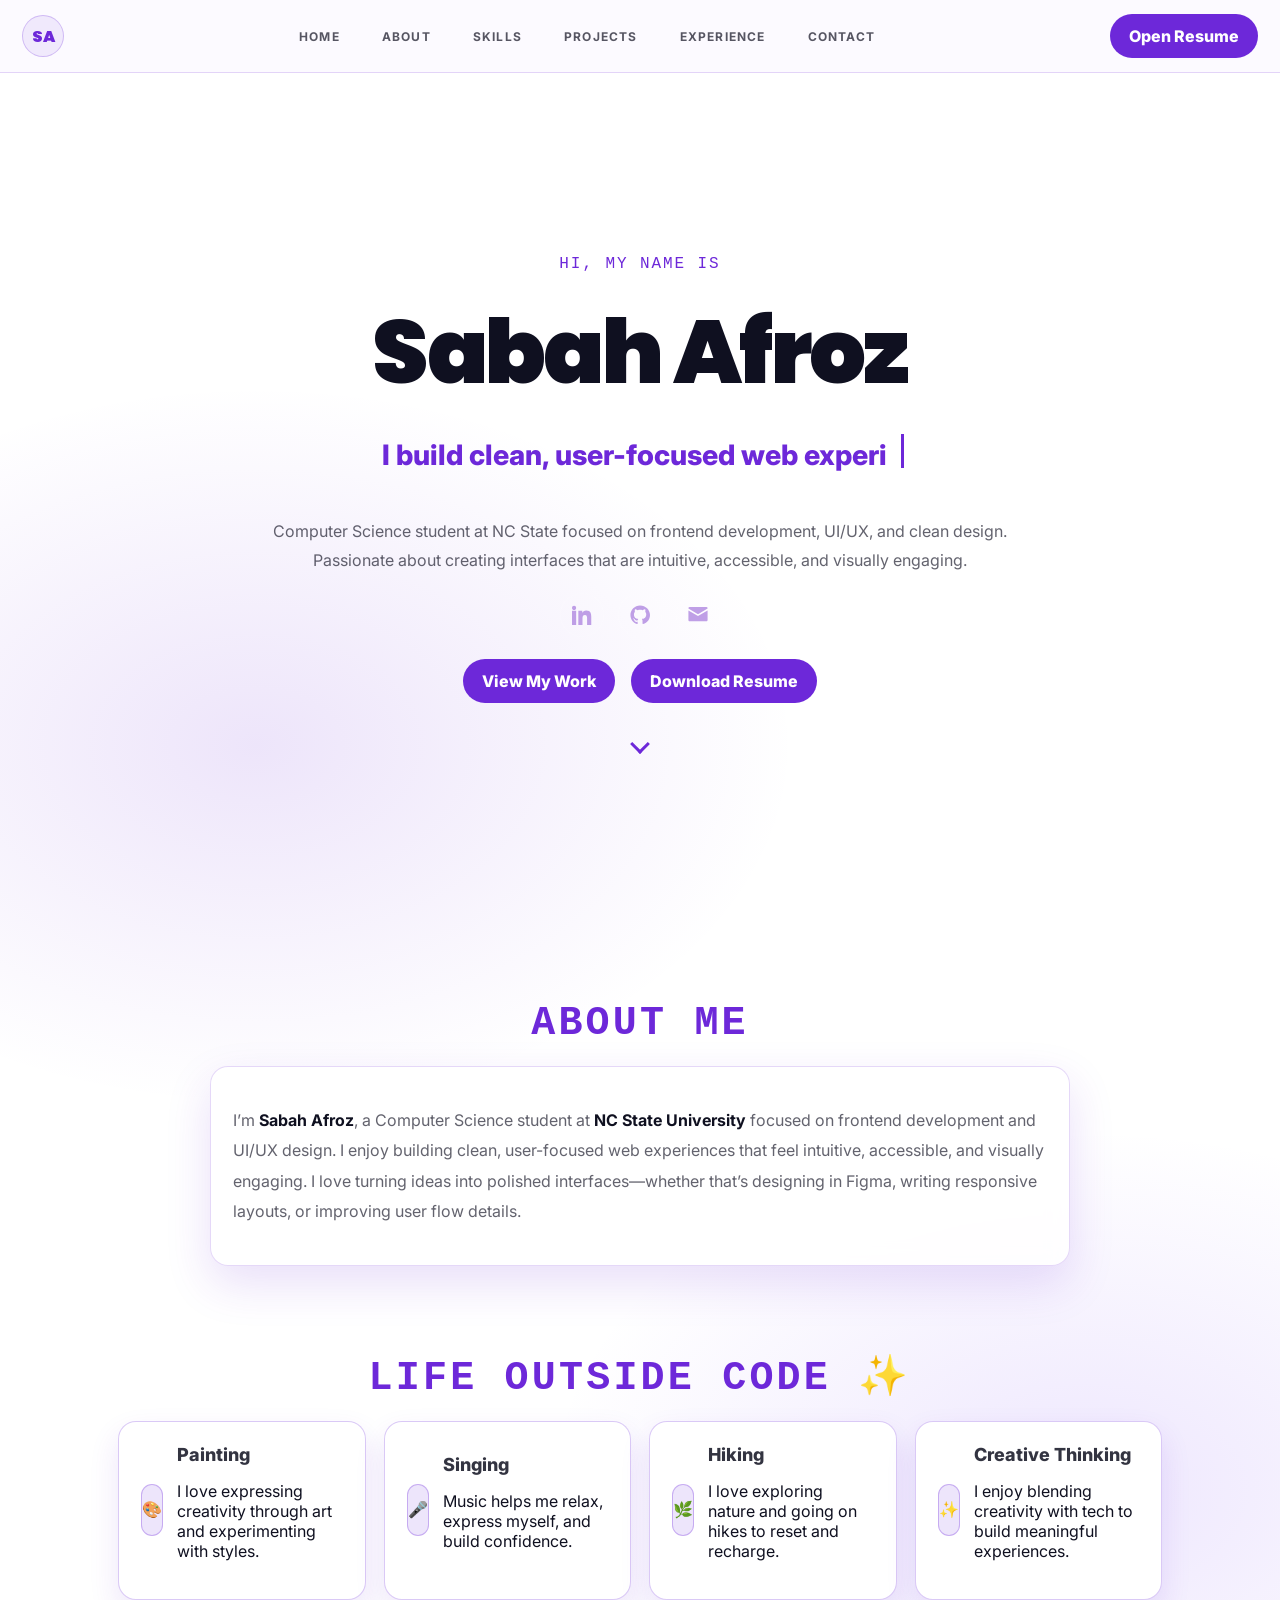
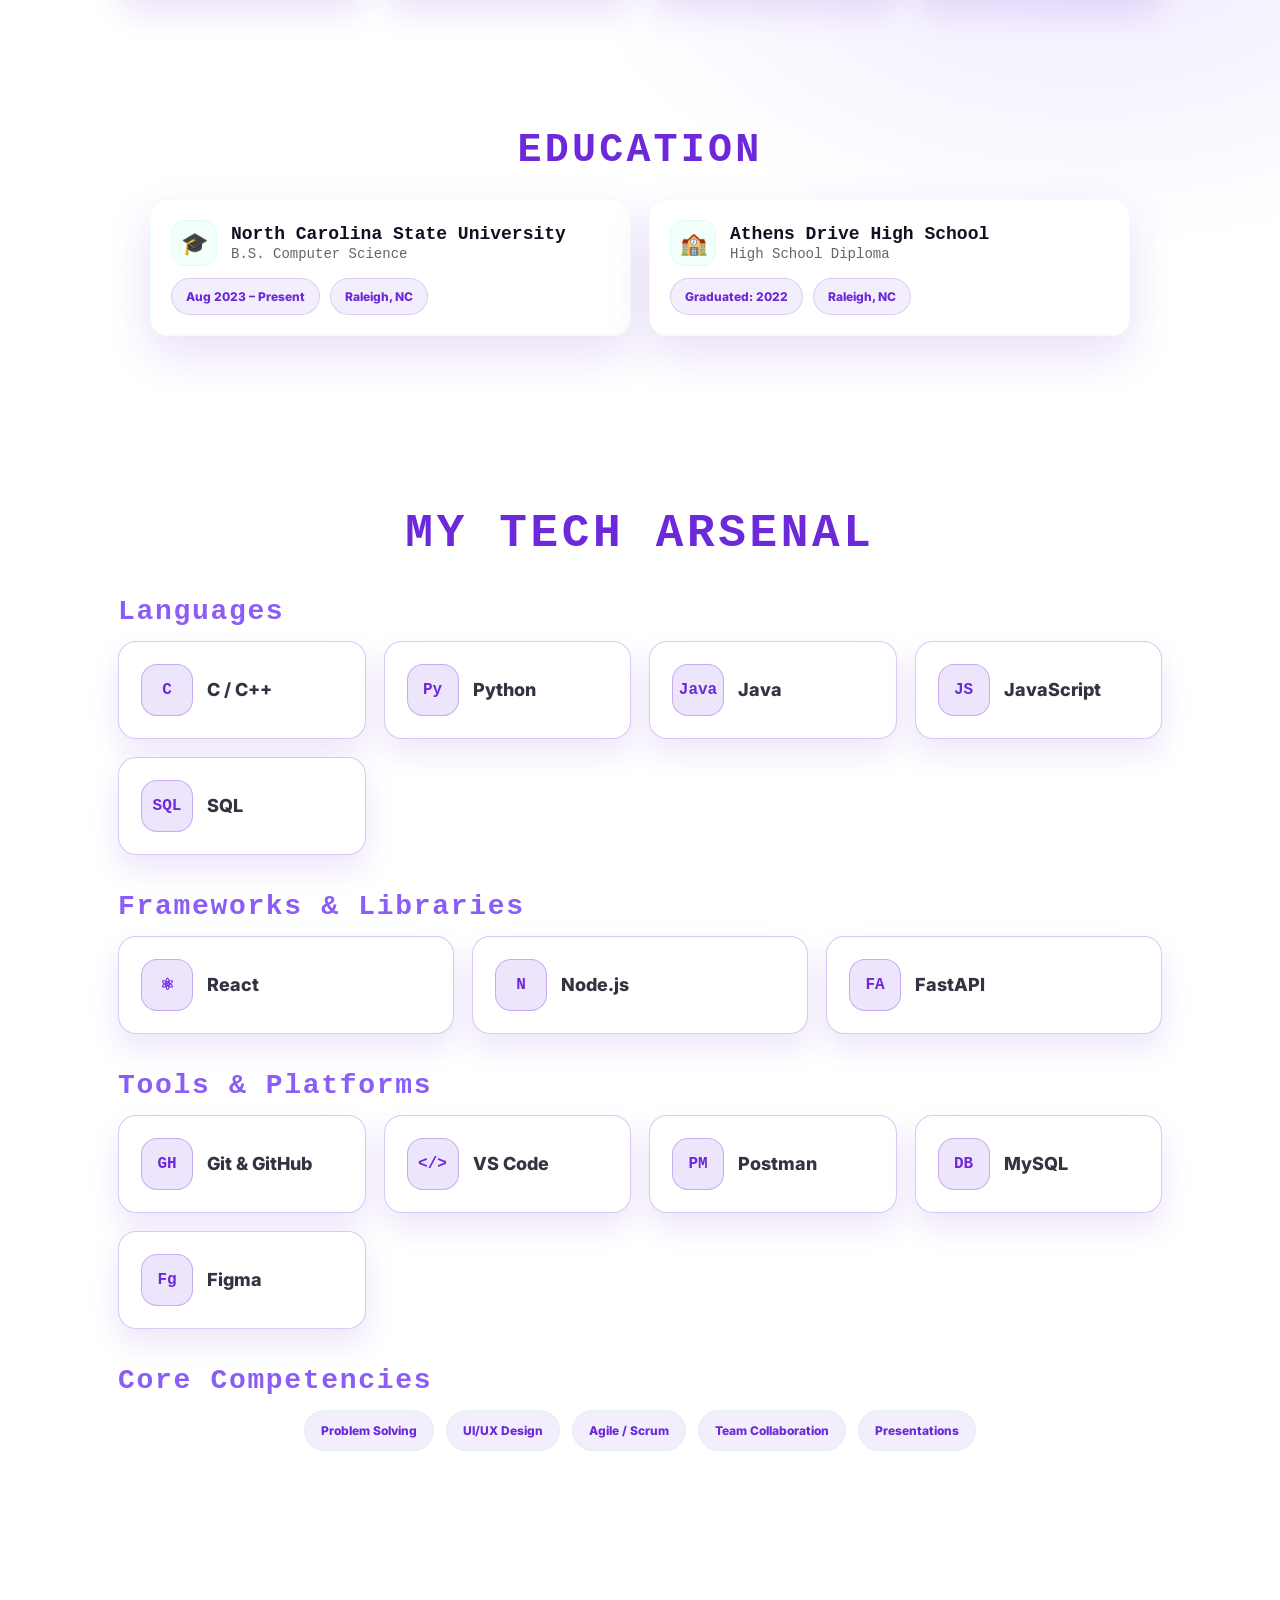
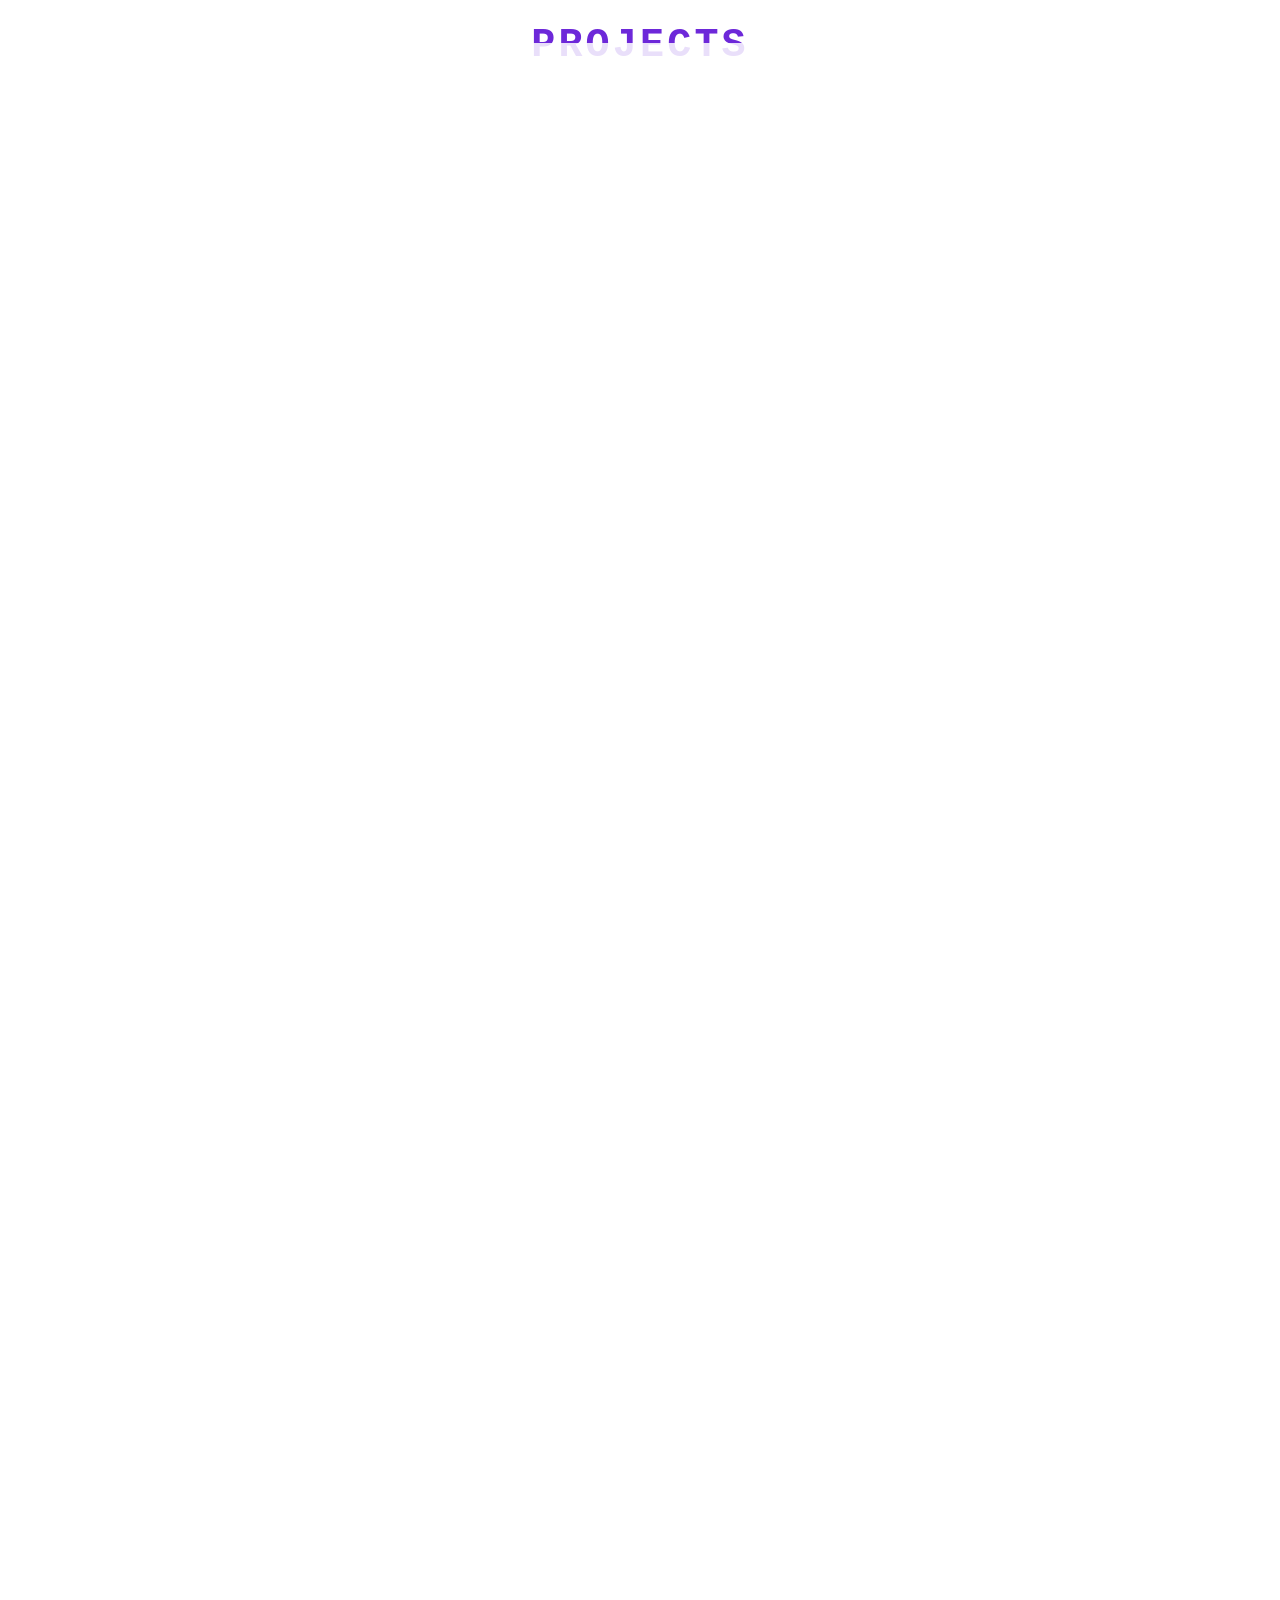
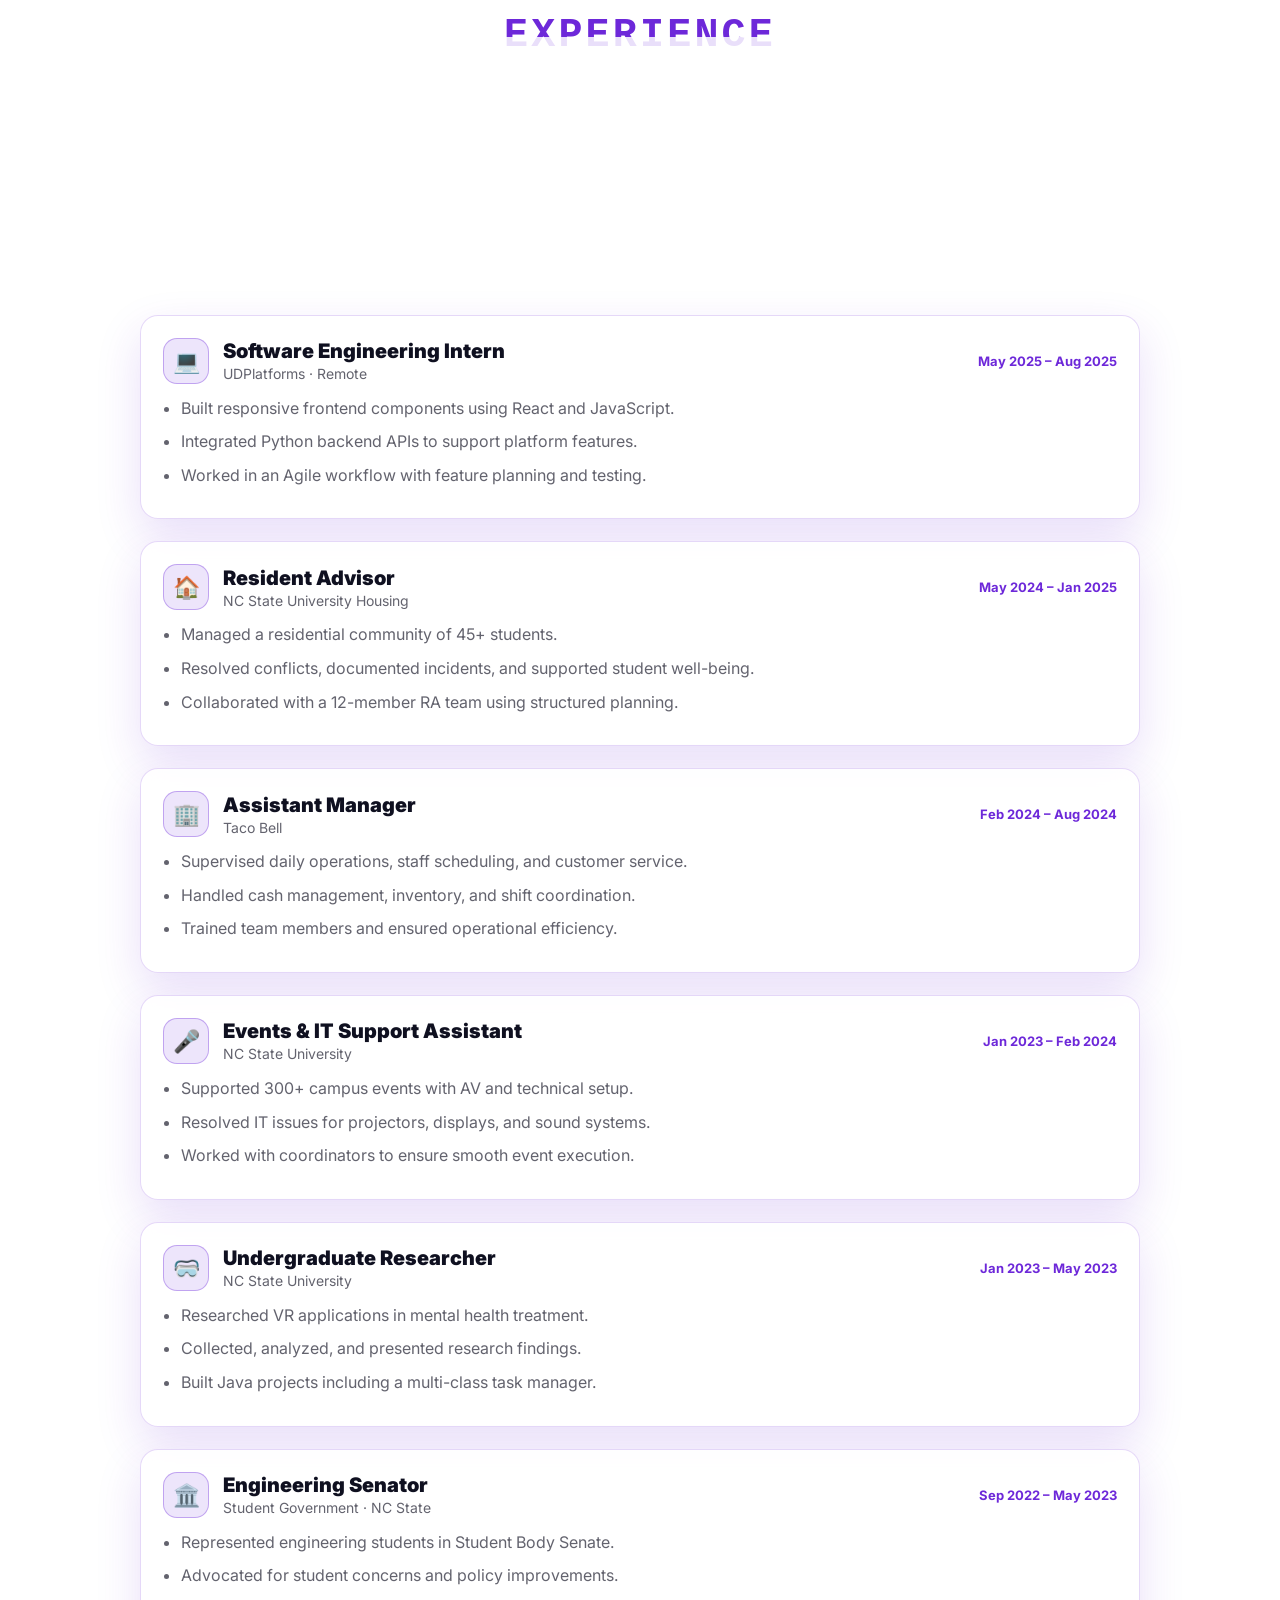
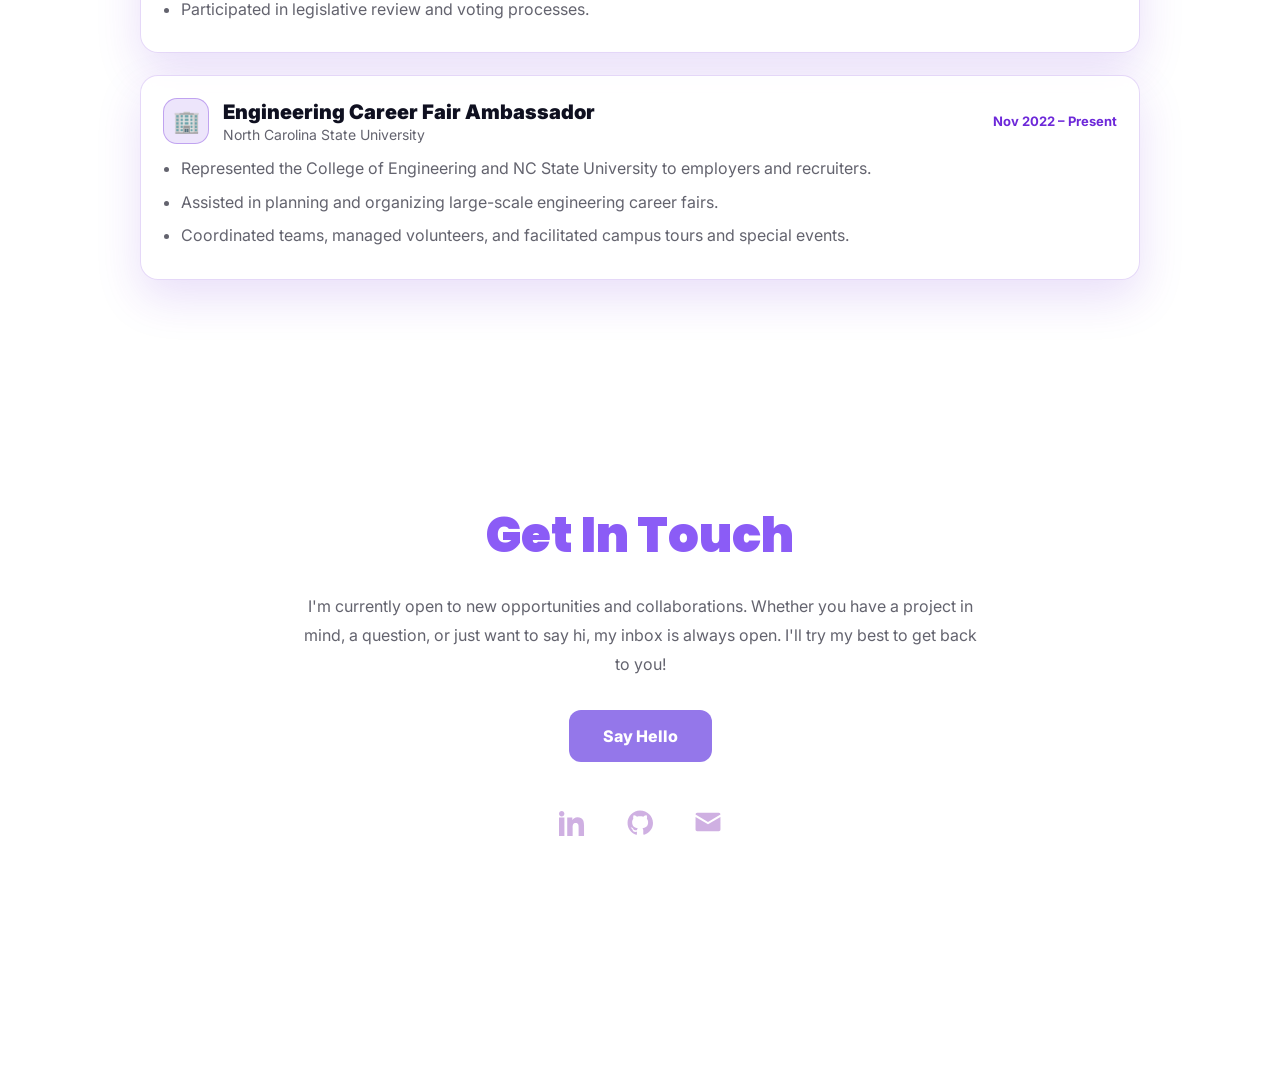
==== index.html @ d01943c0 "Add NewRoots project details to index.html Added project description and details for NewRoots, inclu" ====
<!doctype html>
<html lang="en">
<head>
  <meta charset="utf-8" />
  <meta name="viewport" content="width=device-width,initial-scale=1" />

  <title>Sabah Afroz – Software Engineer | Portfolio</title>

  <meta
    name="description"
    content="Sabah Afroz is a Computer Science student at NC State specializing in frontend development, UI/UX design, and building clean, user-focused web applications."
  />
  <meta
    name="keywords"
    content="Sabah Afroz, NC State, Software Engineer, Portfolio, Frontend Developer, UI UX, Computer Science"
  />
  <meta name="author" content="Sabah Afroz" />

  <meta property="og:title" content="Sabah Afroz – Software Engineer | Portfolio" />
  <meta
    property="og:description"
    content="Frontend developer and UI/UX designer building clean and intuitive web experiences."
  />
  <meta property="og:url" content="https://sabahafroz.com" />
  <meta property="og:type" content="website" />

  <link rel="canonical" href="https://sabahafroz.com" />
  <link rel="stylesheet" href="./style.css" />
</head>


<body>
 <!-- TOP NAV -->
 <header class="topbar">
   <a class="brand" href="#home">SA</a>


   <nav class="nav">
     <a class="nav-link" href="#home">Home</a>
     <a class="nav-link" href="#about">About</a>
     <a class="nav-link" href="#skills">Skills</a>
     <a class="nav-link" href="#projects">Projects</a>
     <a class="nav-link" href="#experience">Experience</a>
     <a class="nav-link" href="#contact">Contact</a>
   </nav>


   <a class="btn primary" href="./Sabah_Afroz_Resume.pdf" target="_blank">Open Resume</a>
 </header>


 <main class="wrap">
   <!-- HOME -->
   <section id="home" class="section hero">
     <div class="hero-inner">
       <p class="kicker">Hi, my name is</p>


       <h1 class="hero-title">Sabah Afroz<span class="dot"></span></h1>


       <!-- TYPEWRITER LINE -->
       <h2 class="hero-typing">
         <span class="static">&nbsp;</span>
         <span id="typing" class="typing"></span>
         <span class="cursor" aria-hidden="true"></span>
       </h2>


       <p class="hero-text">
         Computer Science student at NC State focused on frontend development, UI/UX, and clean design.
         Passionate about creating interfaces that are intuitive, accessible, and visually engaging.
       </p>
      


       <!-- SOCIAL ICONS -->
       <div class="social">
         <a class="icon-btn" href="https://www.linkedin.com/in/sabah-a-9b12311a3/" target="_blank" rel="noreferrer" aria-label="LinkedIn">
           <svg viewBox="0 0 24 24" aria-hidden="true">
             <path d="M4.98 3.5C4.98 4.88 3.88 6 2.5 6S0 4.88 0 3.5 1.12 1 2.5 1 4.98 2.12 4.98 3.5zM0 24h5V7H0v17zm7.5-17h4.8v2.3h.07c.67-1.27 2.3-2.6 4.73-2.6 5.06 0 6 3.33 6 7.67V24h-5v-7.7c0-1.84-.03-4.2-2.56-4.2-2.56 0-2.95 2-2.95 4.07V24h-5V7z"/>
           </svg>
         </a>


         <a class="icon-btn" href="https://github.com/Sabahsanam" target="_blank" rel="noreferrer" aria-label="GitHub">
           <svg viewBox="0 0 24 24" aria-hidden="true">
             <path d="M12 .5C5.73.5.5 5.73.5 12c0 5.08 3.29 9.39 7.86 10.91.58.11.79-.25.79-.56v-2.17c-3.2.69-3.88-1.54-3.88-1.54-.53-1.34-1.3-1.7-1.3-1.7-1.06-.72.08-.71.08-.71 1.17.08 1.78 1.2 1.78 1.2 1.04 1.78 2.73 1.27 3.4.97.1-.75.41-1.27.74-1.56-2.55-.29-5.24-1.28-5.24-5.69 0-1.26.45-2.29 1.19-3.1-.12-.29-.52-1.47.11-3.07 0 0 .97-.31 3.18 1.18.92-.26 1.91-.39 2.9-.39.98 0 1.97.13 2.9.39 2.2-1.49 3.18-1.18 3.18-1.18.63 1.6.23 2.78.11 3.07.74.81 1.19 1.84 1.19 3.1 0 4.42-2.7 5.39-5.26 5.67.42.36.79 1.08.79 2.18v3.24c0 .31.21.68.8.56C20.71 21.39 24 17.08 24 12 24 5.73 18.77.5 12 .5z"/>
           </svg>
         </a>


         <a class="icon-btn" href="mailto:safroz@ncsu.edu" aria-label="Email">
           <svg viewBox="0 0 24 24" aria-hidden="true">
             <path d="M12 13.065L.5 6.5V18c0 .83.67 1.5 1.5 1.5h20c.83 0 1.5-.67 1.5-1.5V6.5L12 13.065zm11.5-9.065A1.5 1.5 0 0022 2.5H2A1.5 1.5 0 00.5 4v.18L12 11.065 23.5 4.18V4z"/>
           </svg>
         </a>
       </div>


       <div class="hero-actions">
         <a class="btn primary" href="#projects">View My Work</a>
         <a class="btn primary" href="./Sabah_Afroz_Resume.pdf" target="_blank">Download Resume</a>
       </div>


       <a class="scroll" href="#about" aria-label="Scroll to About">
         <span class="scroll-arrow"></span>
       </a>
     </div>
   </section>

   <!-- ABOUT + EDUCATION -->
   <section id="about" class="section">
     <h3 class="section-title neon">About Me</h3>


     <div class="glass about-card">
       <p>
         I’m <strong>Sabah Afroz</strong>, a Computer Science student at <strong>NC State University</strong> focused on
    frontend development and UI/UX design. I enjoy building clean, user-focused web experiences that feel intuitive,
    accessible, and visually engaging. I love turning ideas into polished interfaces—whether that’s designing in Figma,
    writing responsive layouts, or improving user flow details.
       </p>
     </div>

     <section class="section reveal">
  <h3 class="section-title neon">Life Outside Code ✨</h3>

  <div class="skills-grid">

    <div class="skill-card reveal-card">
      <div class="skill-ico">🎨</div>
      <div>
        <div class="skill-name">Painting</div>
        <p>I love expressing creativity through art and experimenting with styles.</p>
      </div>
    </div>

    <div class="skill-card reveal-card">
      <div class="skill-ico">🎤</div>
      <div>
        <div class="skill-name">Singing</div>
        <p>Music helps me relax, express myself, and build confidence.</p>
      </div>
    </div>

    <div class="skill-card reveal-card">
      <div class="skill-ico">🌿</div>
      <div>
        <div class="skill-name">Hiking</div>
        <p>I love exploring nature and going on hikes to reset and recharge.</p>
      </div>
    </div>

    <div class="skill-card reveal-card">
      <div class="skill-ico">✨</div>
      <div>
        <div class="skill-name">Creative Thinking</div>
        <p>I enjoy blending creativity with tech to build meaningful experiences.</p>
      </div>
    </div>

  </div>
</section>


     <h3 class="section-title neon" style="margin-top:42px;">Education</h3>


     <div class="edu-grid">
       <article class="glass edu-card">
         <div class="edu-head">
           <div class="edu-ico">🎓</div>
           <div>
             <div class="edu-school">North Carolina State University</div>
             <div class="edu-degree">B.S. Computer Science</div>
           </div>
         </div>
         <div class="edu-meta">
           <span class="pill">Aug 2023 – Present</span>
           <span class="pill">Raleigh, NC</span>
         </div>
       </article>


       <article class="glass edu-card">
         <div class="edu-head">
           <div class="edu-ico">🏫</div>
           <div>
             <div class="edu-school">Athens Drive High School</div>
             <div class="edu-degree">High School Diploma</div>
           </div>
         </div>
         <div class="edu-meta">
           <span class="pill">Graduated: 2022</span>
           <span class="pill">Raleigh, NC</span>
         </div>
       </article>
     </div>
   </section>


   <!-- SKILLS -->
   <section id="skills" class="section">
     <h3 class="section-title neon big">My Tech Arsenal</h3>


     <div class="skills-block">
       <h4 class="skills-sub">Languages</h4>
       <div class="skills-grid">
         <div class="skill-card">
           <div class="skill-ico">C</div><div class="skill-name">C / C++</div>
         </div>
        <div class="skill-card">
            <div class="skill-ico">Py</div><div class="skill-name">Python</div>
         </div>
        <div class="skill-card">
            <div class="skill-ico">Java</div><div class="skill-name">Java</div>
         </div>
         <div class="skill-card">
           <div class="skill-ico">JS</div><div class="skill-name">JavaScript</div>
         </div>
         <div class="skill-card">
           <div class="skill-ico">SQL</div><div class="skill-name">SQL</div>
         </div>
       </div>
     </div>


     <div class="skills-block">
       <h4 class="skills-sub">Frameworks & Libraries</h4>
       <div class="skills-grid">
         <div class="skill-card">
           <div class="skill-ico">⚛</div><div class="skill-name">React</div>
         </div>
         <div class="skill-card">
           <div class="skill-ico">N</div><div class="skill-name">Node.js</div>
         </div>
         <div class="skill-card">
           <div class="skill-ico">FA</div><div class="skill-name">FastAPI</div>
         </div>
       </div>
     </div>


     <div class="skills-block">
       <h4 class="skills-sub">Tools & Platforms</h4>
       <div class="skills-grid">
         <div class="skill-card">
           <div class="skill-ico">GH</div><div class="skill-name">Git & GitHub</div>
         </div>
         <div class="skill-card">
           <div class="skill-ico">&lt;/&gt;</div><div class="skill-name">VS Code</div>
         </div>
         <div class="skill-card">
           <div class="skill-ico">PM</div><div class="skill-name">Postman</div>
         </div>
         <div class="skill-card">
           <div class="skill-ico">DB</div><div class="skill-name">MySQL</div>
         </div>
         <div class="skill-card">
           <div class="skill-ico">Fg</div><div class="skill-name">Figma</div>
         </div>
       </div>
     </div>


     <div class="skills-block">
       <h4 class="skills-sub">Core Competencies</h4>
       <div class="pill-row">
         <span class="pill bigpill">Problem Solving</span>
         <span class="pill bigpill">UI/UX Design</span>
         <span class="pill bigpill">Agile / Scrum</span>
         <span class="pill bigpill">Team Collaboration</span>
         <span class="pill bigpill">Presentations</span>
       </div>
     </div>
   </section>

 
   <!-- PROJECTS -->
   <!-- PROJECTS -->
<section id="projects" class="section">
  <h3 class="section-title neon">Projects</h3>

  <div class="proj-grid">
    <a class="glass proj-card" href="https://github.com/Sabahsanam/wolfCafe" target="_blank" rel="noreferrer">
      <div class="proj-title">WolfCafe</div>
      <p class="hero-text">
        WolfCafe is a full-stack restaurant ordering system designed to streamline menu management,
        order processing, and inventory tracking for café-style restaurants. The backend was built
        using FastAPI with a MySQL database, following Agile/Scrum principles throughout development.
        The system supports full CRUD operations for menu items, orders, and inventory, includes input
        validation and error handling, and is structured to scale for real-world restaurant workflows.
      </p>
      <div class="proj-desc">
        Restaurant Ordering System API built with FastAPI and MySQL using Agile/Scrum workflows.
      </div>
      <div class="proj-tags">
        <span class="pill">FastAPI</span>
        <span class="pill">MySQL</span>
        <span class="pill">Java</span>
        <span class="pill">JavaScript</span>
      </div>
    </a>

    <a class="glass proj-card" href="https://github.com/Sabahsanam/coffee_maker" target="_blank" rel="noreferrer">
      <div class="proj-title">CoffeeMaker</div>
      <p class="hero-text">
        CoffeeMaker is a software project focused on building and testing core functionality for a
        coffee ordering system. It emphasizes object-oriented design, clean implementation, and
        reliable testing of system behavior.
      </p>
      <div class="proj-desc">
        Coffee ordering system project focused on software design, testing, and backend logic.
      </div>
      <div class="proj-tags">
        <span class="pill">Java</span>
        <span class="pill">Testing</span>
        <span class="pill">OOP</span>
      </div>
    </a>
<a class="glass proj-card" href="https://github.com/trish222/newroots" target="_blank" rel="noreferrer">
  <div class="proj-title">NewRoots</div>

  <p class="hero-text">
    NewRoots is a platform designed to support immigrants navigating life in the U.S.,
    especially those facing language barriers. The website helps users find essential
    resources like healthcare, legal aid, food access, and community support across the
    Raleigh-Durham Triangle area.
  </p>

  <p class="hero-text">
    Users can filter resources based on language and cultural background, making it easier
    to connect with providers they feel comfortable with. We also built a multilingual AI
    chatbot that allows users to ask questions in their preferred language and get guidance
    on available resources.
  </p>

  <p class="hero-text">
    This project focuses on accessibility, inclusivity, and real-world impact, with plans
    to expand beyond North Carolina in the future.
  </p>

  <div class="proj-desc">
    Multilingual resource platform with AI chatbot for immigrant support.
  </div>

  <div class="proj-tags">
    <span class="pill">AI Chatbot</span>
    <span class="pill">Web Dev</span>
    <span class="pill">Accessibility</span>
    <span class="pill">UI/UX</span>
  </div>
</a>
    <a class="glass proj-card" href="#" target="_blank" rel="noreferrer">
      <div class="proj-title">TaskTracker</div>
      <p class="hero-text">
        TaskTracker is a multi-class Java application designed to help users organize, track, and
        manage tasks efficiently. The project emphasizes object-oriented programming principles,
        modular design, and clean separation between data models and application logic.
      </p>
      <div class="proj-desc">
        Java task management application focused on OOP, modularity, and clean software design.
      </div>
      <div class="proj-tags">
        <span class="pill">Java</span>
        <span class="pill">OOP</span>
        <span class="pill">Data Structures</span>
      </div>
    </a>
  </div>
</section>


  <!-- EXPERIENCE -->
<section id="experience" class="section">
 <h3 class="section-title neon">Experience</h3>


 <div class="exp-grid">

  <!-- CARD 1 -->
<article class="glass exp-card">
  <div class="exp-header">
    <div class="exp-icon">🖥️</div>
    <div>
      <h4 class="exp-title">Technical Support Technician</h4>
      <p class="exp-org">Textile Creative & Technology Services · NC State</p>
    </div>
    <span class="exp-date">Jan 2025 – Present</span>
  </div>

  <ul class="exp-list">
    <li>Provide Tier 1–2 IT support for faculty, staff, and students.</li>
    <li>Troubleshoot hardware, software, and classroom technology issues.</li>
    <li>Collaborate with IT team to resolve incidents efficiently.</li>
  </ul>
</article>

   <!-- CARD 2 -->
    <article class="glass exp-card">
      <div class="exp-header">
        <div class="exp-icon">💻</div>
        <div>
          <h4 class="exp-title">Software Engineering Intern</h4>
          <p class="exp-org">UDPlatforms · Remote</p>
        </div>
        <span class="exp-date">May 2025 – Aug 2025</span>
      </div>

      <ul class="exp-list">
        <li>Built responsive frontend components using React and JavaScript.</li>
        <li>Integrated Python backend APIs to support platform features.</li>
        <li>Worked in an Agile workflow with feature planning and testing.</li>
      </ul>
    </article>


   <!-- CARD 2 -->
   <article class="glass exp-card">
     <div class="exp-header">
       <div class="exp-icon">🏠</div>
       <div>
         <h4 class="exp-title">Resident Advisor</h4>
         <p class="exp-org">NC State University Housing</p>
       </div>
       <span class="exp-date">May 2024 – Jan 2025</span>
     </div>


     <ul class="exp-list">
       <li>Managed a residential community of 45+ students.</li>
       <li>Resolved conflicts, documented incidents, and supported student well-being.</li>
       <li>Collaborated with a 12-member RA team using structured planning.</li>
     </ul>
   </article>

  <!-- CARD 3 -->
<article class="glass exp-card">
  <div class="exp-header">
    <div class="exp-icon">🏢</div>
    <div>
      <h4 class="exp-title">Assistant Manager</h4>
      <p class="exp-org">Taco Bell</p>
    </div>
    <span class="exp-date">Feb 2024 – Aug 2024</span>
  </div>

  <ul class="exp-list">
    <li>Supervised daily operations, staff scheduling, and customer service.</li>
    <li>Handled cash management, inventory, and shift coordination.</li>
    <li>Trained team members and ensured operational efficiency.</li>
  </ul>
</article>


   <!-- CARD 4 -->
   <article class="glass exp-card">
     <div class="exp-header">
       <div class="exp-icon">🎤</div>
       <div>
         <h4 class="exp-title">Events & IT Support Assistant</h4>
         <p class="exp-org">NC State University</p>
       </div>
       <span class="exp-date">Jan 2023 – Feb 2024</span>
     </div>


     <ul class="exp-list">
       <li>Supported 300+ campus events with AV and technical setup.</li>
       <li>Resolved IT issues for projectors, displays, and sound systems.</li>
       <li>Worked with coordinators to ensure smooth event execution.</li>
     </ul>
   </article>

  <!-- CARD 5 -->
   <article class="glass exp-card">
     <div class="exp-header">
       <div class="exp-icon">🥽</div>
       <div>
         <h4 class="exp-title">Undergraduate Researcher</h4>
         <p class="exp-org">NC State University</p>
       </div>
       <span class="exp-date">Jan 2023 – May 2023</span>
     </div>


     <ul class="exp-list">
       <li>Researched VR applications in mental health treatment.</li>
       <li>Collected, analyzed, and presented research findings.</li>
       <li>Built Java projects including a multi-class task manager.</li>
     </ul>
   </article>


   <!-- CARD 6 -->
   <article class="glass exp-card">
     <div class="exp-header">
       <div class="exp-icon">🏛️</div>
       <div>
         <h4 class="exp-title">Engineering Senator</h4>
         <p class="exp-org">Student Government · NC State</p>
       </div>
       <span class="exp-date">Sep 2022 – May 2023</span>
     </div>


     <ul class="exp-list">
       <li>Represented engineering students in Student Body Senate.</li>
       <li>Advocated for student concerns and policy improvements.</li>
       <li>Participated in legislative review and voting processes.</li>
     </ul>
   </article>


   <article class="glass exp-card">
 <div class="exp-header">
   <div class="exp-icon">🏢</div>
   <div>
     <h4 class="exp-title">Engineering Career Fair Ambassador</h4>
     <p class="exp-org">North Carolina State University</p>
   </div>
   <span class="exp-date"> Nov 2022 – Present</span>
 </div>


 <ul class="exp-list">
   <li>Represented the College of Engineering and NC State University to employers and recruiters.</li>
   <li>Assisted in planning and organizing large-scale engineering career fairs.</li>
   <li>Coordinated teams, managed volunteers, and facilitated campus tours and special events.</li>
 </ul>
</article>




 </div>
</section>


   <!-- CONTACT -->
<section id="contact" class="section contact">
 <h3 class="contact-title">Get In Touch</h3>


 <p class="contact-text">
   I'm currently open to new opportunities and collaborations.
   Whether you have a project in mind, a question, or just want to say hi,
   my inbox is always open. I'll try my best to get back to you!
 </p>


 <!-- SAY HELLO BUTTON -->
 <a
   class="contact-btn"
   href="mailto:safroz@ncsu.edu?subject=Hello%20Sabah"
 >
   Say Hello
 </a>


 <!-- SOCIAL ICONS -->
 <div class="contact-icons">
   <a href="https://www.linkedin.com/in/sabah-a-9b12311a3/" target="_blank" aria-label="LinkedIn">
     <svg viewBox="0 0 24 24">
       <path d="M4.98 3.5C4.98 4.88 3.88 6 2.5 6S0 4.88 0 3.5 1.12 1 2.5 1 4.98 2.12 4.98 3.5zM0 24h5V7H0v17zm7.5-17h4.8v2.3h.07c.67-1.27 2.3-2.6 4.73-2.6 5.06 0 6 3.33 6 7.67V24h-5v-7.7c0-1.84-.03-4.2-2.56-4.2-2.56 0-2.95 2-2.95 4.07V24h-5V7z"/>
     </svg>
   </a>


   <a href="https://github.com/Sabahsanam" target="_blank" aria-label="GitHub">
     <svg viewBox="0 0 24 24">
       <path d="M12 .5C5.73.5.5 5.73.5 12c0 5.08 3.29 9.39 7.86 10.91.58.11.79-.25.79-.56v-2.17c-3.2.69-3.88-1.54-3.88-1.54-.53-1.34-1.3-1.7-1.3-1.7-1.06-.72.08-.71.08-.71 1.17.08 1.78 1.2 1.78 1.2 1.04 1.78 2.73 1.27 3.4.97.1-.75.41-1.27.74-1.56-2.55-.29-5.24-1.28-5.24-5.69 0-1.26.45-2.29 1.19-3.1-.12-.29-.52-1.47.11-3.07 0 0 .97-.31 3.18 1.18.92-.26 1.91-.39 2.9-.39.98 0 1.97.13 2.9.39 2.2-1.49 3.18-1.18 3.18-1.18.63 1.6.23 2.78.11 3.07.74.81 1.19 1.84 1.19 3.1 0 4.42-2.7 5.39-5.26 5.67.42.36.79 1.08.79 2.18v3.24c0 .31.21.68.8.56C20.71 21.39 24 17.08 24 12 24 5.73 18.77.5 12 .5z"/>
     </svg>
   </a>


   <a href="mailto:safroz@ncsu.edu" aria-label="Email">
     <svg viewBox="0 0 24 24">
       <path d="M12 13.065L.5 6.5V18c0 .83.67 1.5 1.5 1.5h20c.83 0 1.5-.67 1.5-1.5V6.5L12 13.065zm11.5-9.065A1.5 1.5 0 0022 2.5H2A1.5 1.5 0 00.5 4v.18L12 11.065 23.5 4.18V4z"/>
     </svg>
   </a>
 </div>
</section>


 </main>


 <script src="./script.js"></script>
</body>
</html>
---- style.css ----
@import url('https://fonts.googleapis.com/css2?family=Poppins:wght@600;700;800;900&family=Inter:wght@400;500;600&display=swap');


:root{
 --bg0: #ffffff;
 --bg1: #f6f4ff;


 --glass: rgba(255, 255, 255, 0.85);
 --glass2: rgba(255, 255, 255, 0.95);


 --border: rgba(109, 40, 217, 0.18);


 --text: #0f1020;
 --muted: rgba(15, 16, 32, 0.65);


 --accent: #6d28d9;      /* PURPLE */
 --accent2: #8b5cf6;     /* LIGHT PURPLE */


 --shadow: 0 18px 45px rgba(109,40,217,0.15);
 --radius: 18px;
}


*{ box-sizing:border-box; }
html{ scroll-behavior:smooth; }
body{
 margin:0;
 font-family: Inter, system-ui, -apple-system, Segoe UI, Roboto, Arial;
 color: var(--text);
 background:
   radial-gradient(900px 600px at 20% 10%, rgba(109,40,217,0.12), transparent 60%),
   radial-gradient(900px 600px at 85% 20%, rgba(139,92,246,0.15), transparent 60%),
   #ffffff;
}


/* TOPBAR */
.topbar{
 position:sticky;
 top:0;
 z-index:100;
 display:flex;
 align-items:center;
 justify-content:space-between;
 padding:14px 22px;
 background: rgba(252, 249, 255, 0.8);
 backdrop-filter: blur(10px);
 border-bottom: 1px solid var(--border);
}


.brand{
 width:42px;height:42px;
 display:flex;
 align-items:center;
 justify-content:center;
 border-radius:999px;
 font-family:Poppins, sans-serif;
 font-weight:900;
 color: var(--accent);
 text-decoration:none;
 border:1px solid rgba(109,40,217,0.25);
 background: rgba(109,40,217,0.08);
}


.nav{ display:flex; gap:22px; }
.nav-link{
 text-decoration:none;
 color: rgba(15, 16, 32, 0.70);
 font-weight: 700;
 font-size: 12px;
 letter-spacing: 0.10em;
 text-transform: uppercase;
 padding:10px 10px;
 border-radius: 12px;
 transition: 0.15s ease;
}
.nav-link:hover{
 color: var(--accent);
 background: rgba(109,40,217,0.08);
}




.btn{
 display:inline-flex;
 align-items:center;
 justify-content:center;
 padding:11px 18px;
 border-radius:999px;
 text-decoration:none;
 font-weight:800;
 border:1px solid rgba(109,40,217,0.25);
 color: var(--accent);
 background: #fff;
 transition: 0.2s ease;
}
.btn:hover{
 transform: translateY(-2px);
 background: rgba(109,40,217,0.06);
}
.btn.primary{
 background: var(--accent);
 border-color: rgba(109,40,217,0.35);
 color: #fff;
}
.btn.ghost{
 background: #fff;
 border-color: rgba(15,16,32,0.12);
 color: rgba(15,16,32,0.85);
}
.btn.ghost:hover{ background: rgba(255,255,255,0.07); }
.btn.outline{
 background: #fff;
 color: var(--accent);
 border-color: rgba(109,40,217,0.35);
}


/* LAYOUT */
.wrap{
 max-width: 1080px;
 margin: 0 auto;
 padding: 22px 18px 90px;
}
.section{
 padding: 86px 0;
 scroll-margin-top: 100px;
}


/* HERO */
.hero{
 min-height: calc(100vh - 80px);
 display:flex;
 align-items:center;
 justify-content:center;
 text-align:center;
}
.hero-inner{
 max-width: 900px;
 margin: 0 auto;
}
.kicker{
 color: var(--accent);
 font-family: Space Mono, monospace;
 letter-spacing: 0.12em;
 text-transform: uppercase;
 margin: 0 0 12px;
}
.hero-title{
 font-family:Poppins, sans-serif;
 font-weight: 900;
 letter-spacing: -0.03em;
 font-size: clamp(54px, 7vw, 100px);
 margin: 0 0 12px;
}
.dot{ color: var(--accent); }
.hero-typing{
 margin: 0 0 18px;
 font-weight: 700;
 font-size: clamp(18px, 2.2vw, 34px);
 color: rgba(15,16,32,0.75);
 min-height: 2.4em;
}
.typing{ color: var(--accent); }
.cursor{
 display:inline-block;
 width: 10px;
 height: 1.2em;
 border-left: 3px solid var(--accent);
 transform: translateY(3px);
 margin-left: 8px;
 animation: blink 1s infinite;
}
@keyframes blink{ 0%,50%,100%{opacity:1;} 25%,75%{opacity:0;} }


.hero-text{
 max-width: 780px;
 margin: 0 auto 18px;
 color: var(--muted);
 line-height: 1.8;
 font-size: 16px;
}


.hero-actions{
 display:flex;
 justify-content:center;
 gap: 16px;
 flex-wrap:wrap;
 margin-top: 22px;
}
.static{
 color: rgba(15,16,32,0.75);
}


.typing{
 color: var(--accent);
 font-weight: 800;
}


.cursor{
 border-left: 3px solid var(--accent);
}

/* FADE-IN ANIMATION */
.reveal {
  opacity: 0;
  transform: translateY(40px);
  transition: all 0.8s ease;
}

.reveal.active {
  opacity: 1;
  transform: translateY(0);
}

/* CARD ANIMATION */
.reveal-card {
  opacity: 0;
  transform: translateY(30px) scale(0.95);
  transition: all 0.6s ease;
}

.reveal-card.active {
  opacity: 1;
  transform: translateY(0) scale(1);
}

/* HOVER GLOW ✨ */
.skill-card {
  transition: all 0.3s ease;
}

.skill-card:hover {
  transform: translateY(-8px) scale(1.02);
  box-shadow: 0 25px 60px rgba(109,40,217,0.35);
}

/* SOFT FLOAT EFFECT */
.skill-card {
  animation: floaty 6s ease-in-out infinite;
}

@keyframes floaty {
  0%,100% { transform: translateY(0); }
  50% { transform: translateY(-6px); }
}


/* SOCIAL */
.social{
 display:flex;
 justify-content:center;
 gap: 14px;
 margin: 18px 0 4px;
}
.icon-btn{
 width: 44px;
 height: 44px;
 border-radius: 999px;
 border: 1px solid rgba(255,255,255,0.12);
 background: rgba(255,255,255,0.05);
 display:flex;
 align-items:center;
 justify-content:center;
 transition: 0.2s ease;
}
.icon-btn:hover{
 transform: translateY(-3px);
 border-color: rgba(0, 0, 0, 0.45);
 box-shadow: 0 12px 30px rgba(14, 14, 14, 0.12);
}
.icon-btn svg{
 width: 20px;height:20px;
 fill: rgba(180, 143, 226, 0.86);
}
.icon-btn:hover svg{ fill: var(--accent); }


/* SCROLL ARROW */
.scroll{
 display:inline-flex;
 justify-content:center;
 margin-top: 34px;
 text-decoration:none;
}
.scroll-arrow{
 width: 14px;
 height: 14px;
 border-right: 3px solid var(--accent);
 border-bottom: 3px solid var(--accent);
 transform: rotate(45deg);
 animation: bounce 1.2s infinite;
}
@keyframes bounce{
 0%,100%{ transform: translateY(0) rotate(45deg); }
 50%{ transform: translateY(6px) rotate(45deg); }
}


/* TITLES */
.section-title{
 text-align:center;
 margin: 0 0 20px;
 font-family:Poppins, sans-serif;
 font-weight: 900;
 letter-spacing: -0.02em;
 font-size: 40px;
}
.section-title.neon{
 color: var(--accent);
 font-family: Space Mono, monospace;
 letter-spacing: 0.08em;
 text-transform: uppercase;
}
.section-title.neon.big{
 font-size: 46px;
}


/* GLASS CARDS */
.glass{
 background: var(--glass);
 border: 1px solid var(--border);
 border-radius: var(--radius);
 box-shadow: var(--shadow);
 backdrop-filter: blur(10px);
}
.about-card{
 max-width: 860px;
 margin: 0 auto;
 padding: 22px 22px;
 color: var(--muted);
 line-height: 1.9;
 font-size: 16px;
}
.about-card strong{ color: var(--text); }


/* EDUCATION */
.edu-grid{
 max-width: 980px;
 margin: 26px auto 0;
 display:grid;
 grid-template-columns: repeat(auto-fit, minmax(320px, 1fr));
 gap: 18px;
}
.edu-card{
 padding: 20px;
 transition: 0.22s ease;
 border-color: rgba(124,255,203,0.14);
 background: var(--glass2);
}
.edu-card:hover{
 transform: translateY(-6px);
 border-color: rgba(124,255,203,0.40);
 box-shadow: 0 26px 70px rgba(124,255,203,0.10);
}
.edu-head{
 display:flex;
 gap: 14px;
 align-items:center;
 margin-bottom: 12px;
}
.edu-ico{
 width: 46px; height: 46px;
 display:flex;align-items:center;justify-content:center;
 border-radius: 14px;
 background: rgba(124,255,203,0.10);
 border: 1px solid rgba(124,255,203,0.18);
 font-size: 22px;
}
.edu-school{
 font-family: Space Mono, monospace;
 font-weight: 700;
 color: var(--text);
 font-size: 18px;
}
.edu-degree{
 color: var(--muted);
 margin-top: 2px;
 font-family: Space Mono, monospace;
 font-size: 14px;
}
.edu-meta{
 display:flex; flex-wrap:wrap;
 gap: 10px;
 margin-top: 10px;
}


/* PILLS */
.pill{
 display:inline-flex;
 align-items:center;
 justify-content:center;
 padding: 10px 14px;
 border-radius: 999px;
 border: 1px solid rgba(109,40,217,0.18);
 background: rgba(109,40,217,0.08);
 color: var(--accent);
 font-size: 12px;
 font-weight: 800;
}
.bigpill{
 padding: 12px 16px;
 border-color: rgba(124,255,203,0.18);
}
.pill-row{
 display:flex;
 justify-content:center;
 flex-wrap:wrap;
 gap: 12px;
 margin-top: 14px;
}


/* SKILLS */
.skills-block{ margin-top: 36px; }
.skills-sub{
 margin: 0 0 14px;
 font-family: Space Mono, monospace;
 color: var(--accent2);
 letter-spacing: 0.06em;
 font-size: 28px;
 text-transform: none;
}
.skills-grid{
 display:grid;
 grid-template-columns: repeat(auto-fit, minmax(220px, 1fr));
 gap: 18px;
}
.skill-card{
 padding: 22px;
 border-radius: 18px;
 background: #ffffff;
 border: 1px solid rgba(109,40,217,0.25);
 box-shadow: 0 14px 30px rgba(109,40,217,0.12);


 display:flex;
 align-items:center;
 gap: 14px;


 transition: all 0.25s ease;
}


.skill-card:hover{
 transform: translateY(-6px);
 box-shadow: 0 26px 60px rgba(109,40,217,0.25);
 border-color: var(--accent);
}
.skill-ico{
 width: 52px;
 height: 52px;
 border-radius: 16px;


 display:flex;
 align-items:center;
 justify-content:center;


 background: rgba(109,40,217,0.12);
 border: 1px solid rgba(109,40,217,0.3);


 color: var(--accent);
 font-family: Space Mono, monospace;
 font-weight: 700;
}
.skill-name{
 color: rgba(15,16,32,0.85);
 font-size: 18px;
 font-weight: 800;
}


/* PROJECTS */
.proj-grid{
 margin-top: 26px;
 display:grid;
 grid-template-columns: repeat(auto-fit, minmax(320px, 1fr));
 gap: 18px;
}
.proj-card{
 padding: 22px;
 text-decoration:none;
 color: inherit;
 transition: 0.22s ease;
 border-color: rgba(124,255,203,0.14);
}
.proj-card:hover{
 transform: translateY(-6px);
 border-color: rgba(124,255,203,0.40);
 box-shadow: 0 26px 70px rgba(124,255,203,0.10);
}
.proj-title{
 font-family: Space Mono, monospace;
 font-size: 22px;
 color: rgba(255,255,255,0.92);
 margin-bottom: 10px;
}
.proj-desc{
 color: var(--muted);
 line-height: 1.7;
 margin-bottom: 14px;
}
.proj-tags{ display:flex; flex-wrap:wrap; gap: 10px; }


.link{ color: var(--accent); }


/* EXPERIENCE */
.exp-grid{
 max-width: 1000px;
 margin: 30px auto 0;
 display: grid;
 grid-template-columns: 1fr;
 gap: 22px;
}


.exp-card{
 padding: 22px;
 transition: all 0.25s ease;
}


.exp-card:hover{
 transform: translateY(-6px);
 box-shadow: 0 26px 60px rgba(109,40,217,0.25);
 border-color: var(--accent);
}


.exp-header{
 display: flex;
 align-items: center;
 gap: 14px;
 margin-bottom: 12px;
 flex-wrap: wrap;
}


.exp-icon{
 width: 46px;
 height: 46px;
 border-radius: 14px;
 background: rgba(109,40,217,0.12);
 border: 1px solid rgba(109,40,217,0.35);
 display: flex;
 align-items: center;
 justify-content: center;
 font-size: 22px;
}


.exp-title{
 margin: 0;
 font-size: 20px;
 font-weight: 900;
}


.exp-org{
 margin: 2px 0 0;
 font-size: 14px;
 color: var(--muted);
}


.exp-date{
 margin-left: auto;
 font-size: 13px;
 font-weight: 700;
 color: var(--accent);
}


.exp-list{
 margin: 12px 0 0;
 padding-left: 18px;
 color: var(--muted);
}


.exp-list li{
 margin-bottom: 8px;
 line-height: 1.6;
}


/* CONTACT SECTION */
.contact {
 text-align: center;
 padding-bottom: 120px;
}


.contact-title {
 font-family: Poppins, sans-serif;
 font-weight: 900;
 font-size: 48px;
 color: var(--accent2);
 margin-bottom: 20px;
}


.contact-text {
 max-width: 680px;
 margin: 0 auto 32px;
 color: var(--muted);
 line-height: 1.8;
 font-size: 16px;
}


/* Say Hello Button */
.contact-btn {
 display: inline-block;
 padding: 16px 34px;
 background: #9477ea;
 color: #ffffff;
 font-weight: 800;
 font-size: 16px;
 border-radius: 12px;
 text-decoration: none;
 transition: all 0.25s ease;
 box-shadow: 0 18px 40px rgba(255, 255, 255, 0.963);
}


.contact-btn:hover {
 transform: translateY(-3px);
 box-shadow: 0 28px 70px rgba(171, 109, 248, 0.55);
}


/* Contact Icons */
.contact-icons {
 margin-top: 40px;
 display: flex;
 justify-content: center;
 gap: 26px;
}


.contact-icons a {
 width: 42px;
 height: 42px;
 display: inline-flex;
 align-items: center;
 justify-content: center;
 opacity: 0.7;
 transition: all 0.2s ease;
}


.contact-icons a:hover {
 opacity: 1;
 transform: translateY(-4px);
}


.contact-icons svg {
 width: 26px;
 height: 26px;
 fill: #bc8fd7;
}


.contact-icons a:hover svg {
 fill: var(--accent2);
}


.proj-header{
 display:flex;
 justify-content:space-between;
 align-items:center;
}


.proj-title{
 font-size: 24px;
 font-weight: 900;
 color: #c49dfb;
}


.proj-meta{
 font-size: 14px;
 color: rgba(255,255,255,0.6);
 margin-bottom: 10px;
}


.proj-desc{
 color: rgba(255,255,255,0.75);
 line-height: 1.7;
 margin-bottom: 14px;
}


.proj-links{
 margin-top: 18px;
 border-top: 1px solid rgba(255,255,255,0.08);
 padding-top: 14px;
}


.proj-link{
 display:inline-flex;
 align-items:center;
 gap: 8px;
 text-decoration:none;
 color: rgba(255,255,255,0.7);
 font-weight: 700;
}


.proj-link svg{
 width:18px;
 height:18px;
 fill: currentColor;
}


.proj-link:hover{
 color: #ab72d6;
}




/* RESPONSIVE */
@media (max-width: 900px){
 .nav{ display:none; }
}
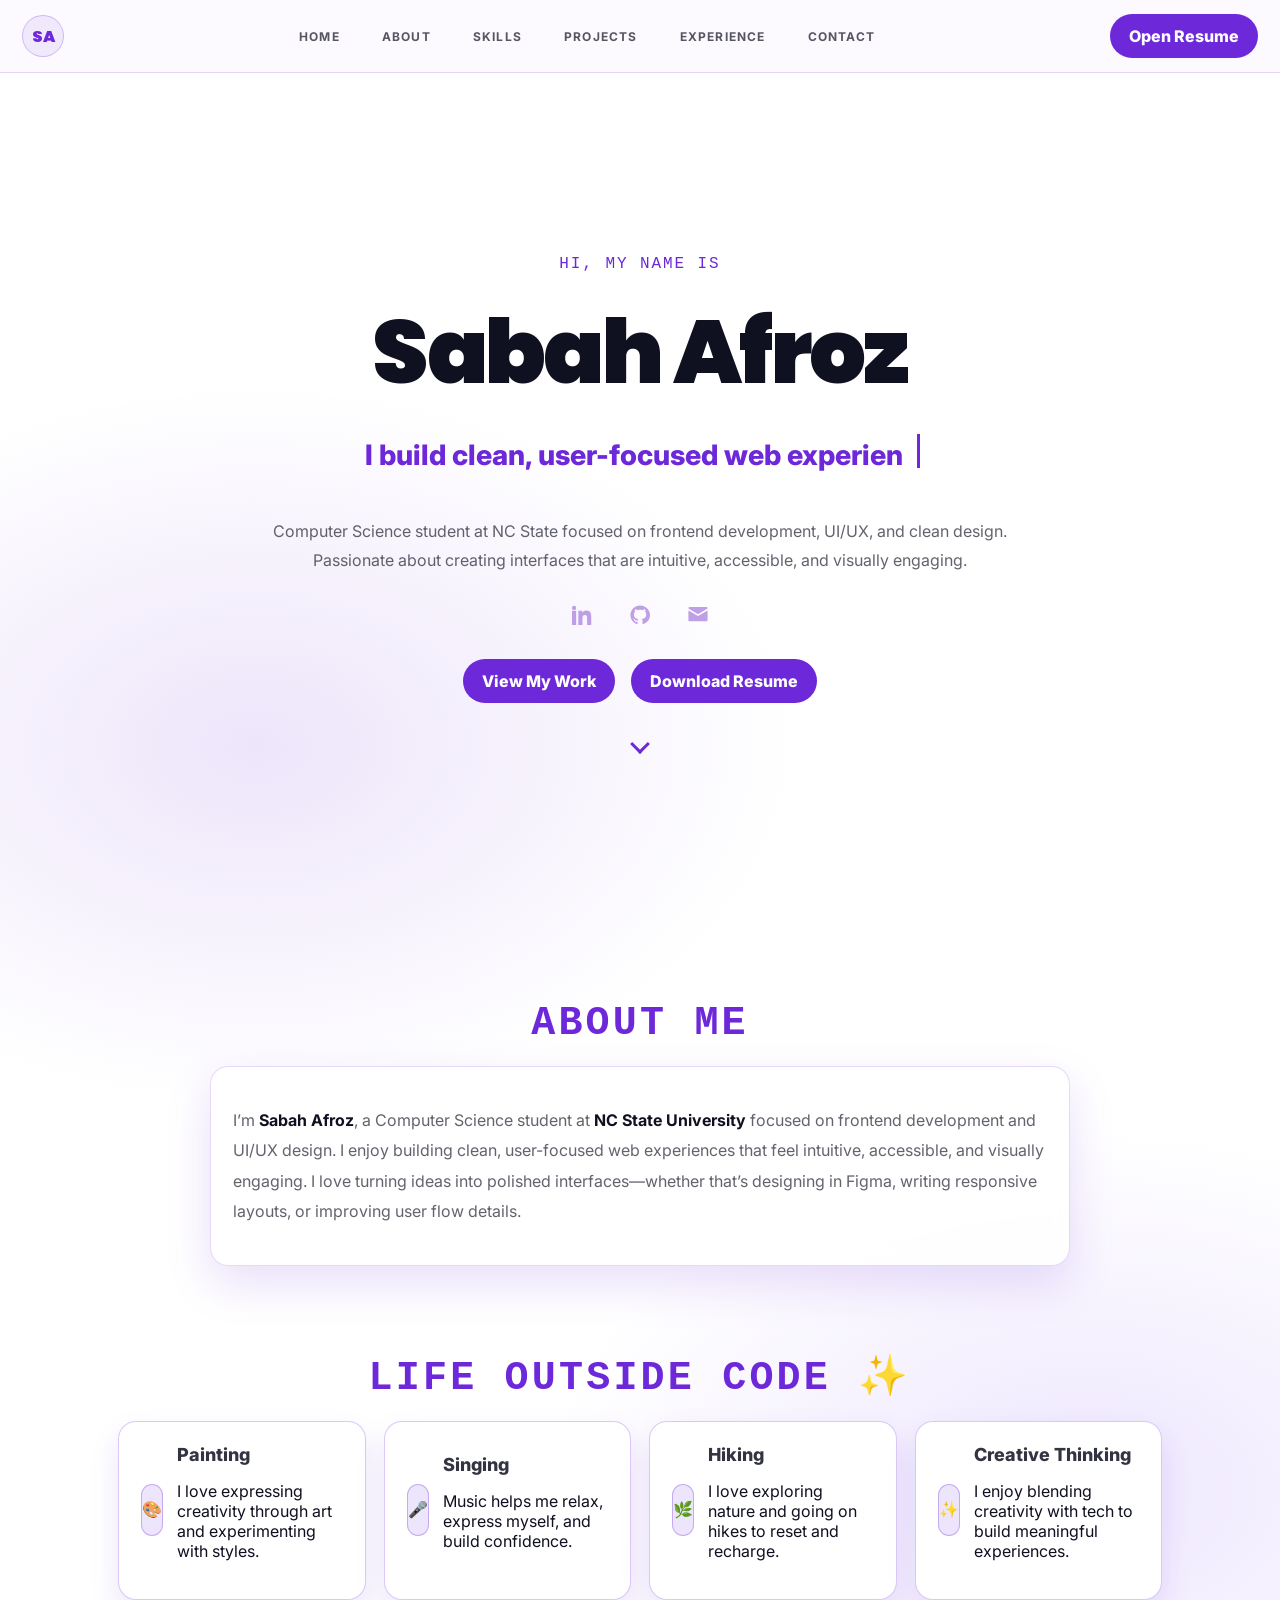
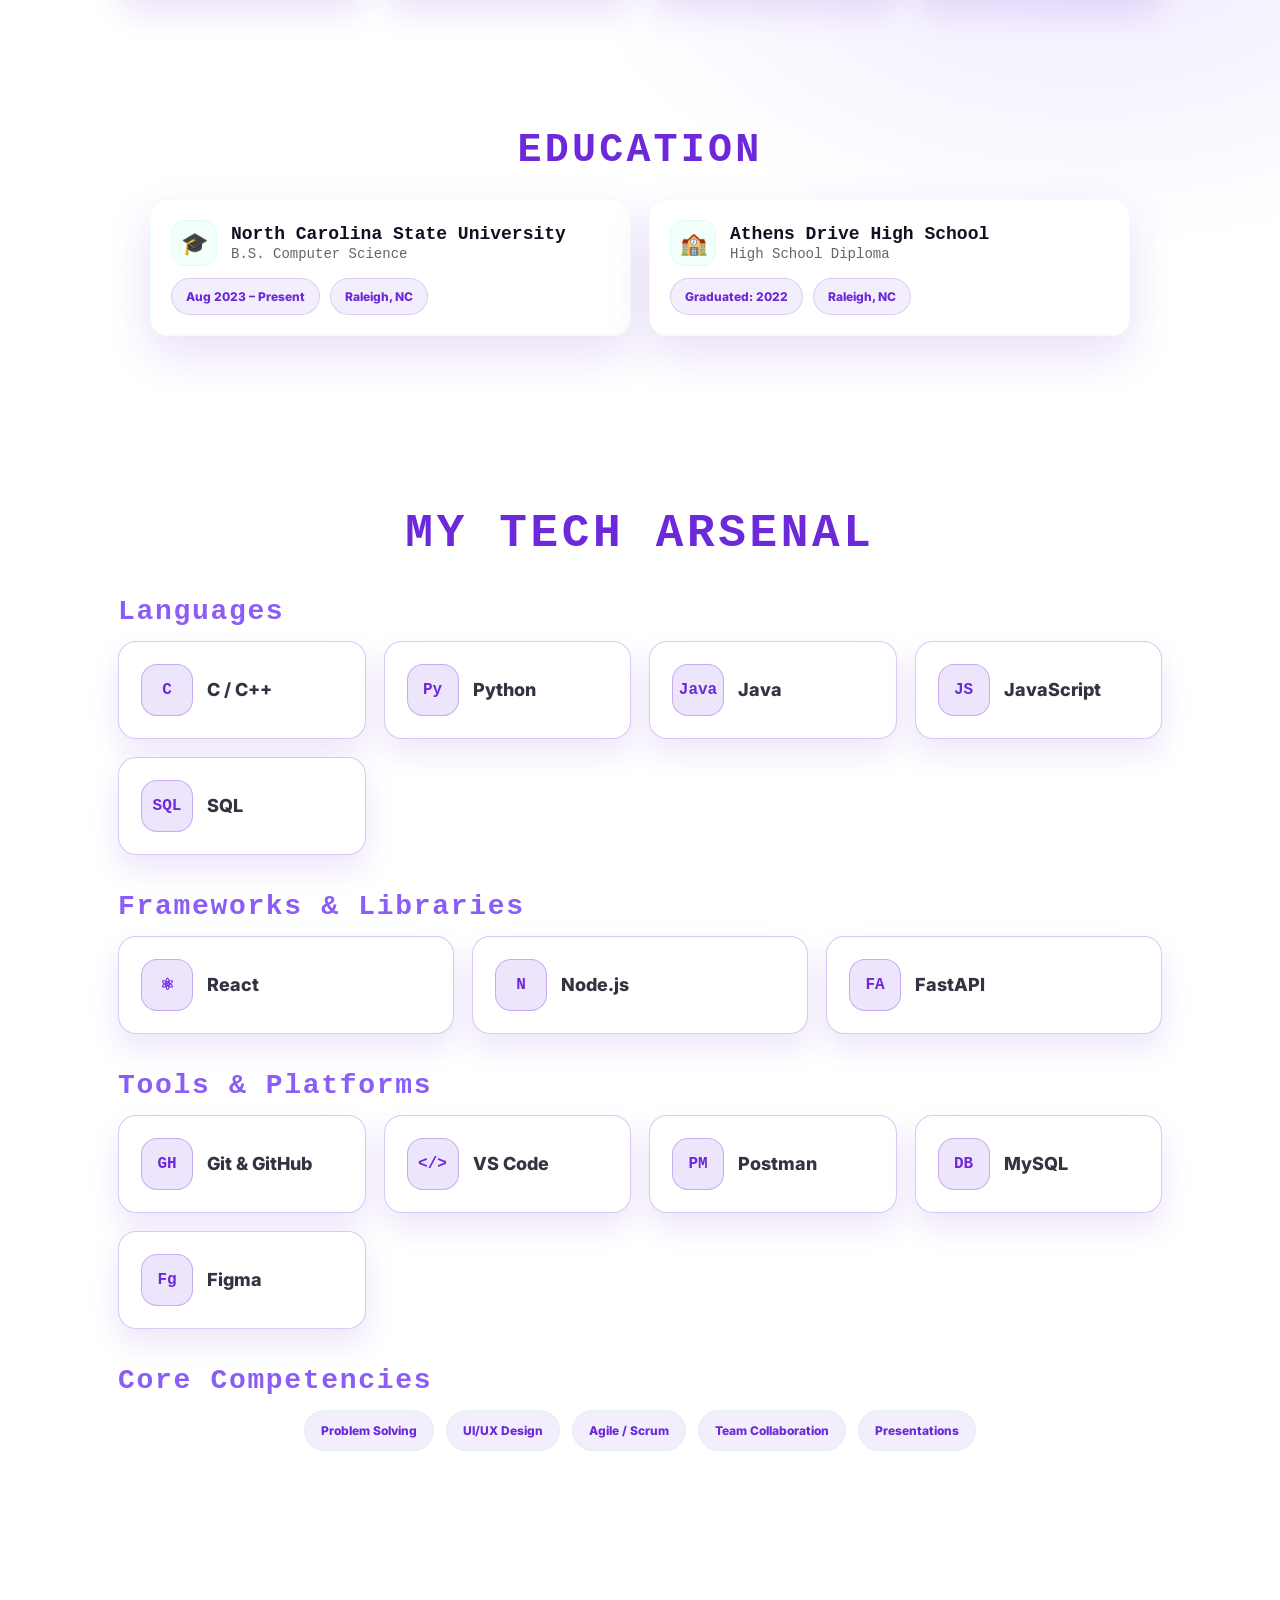
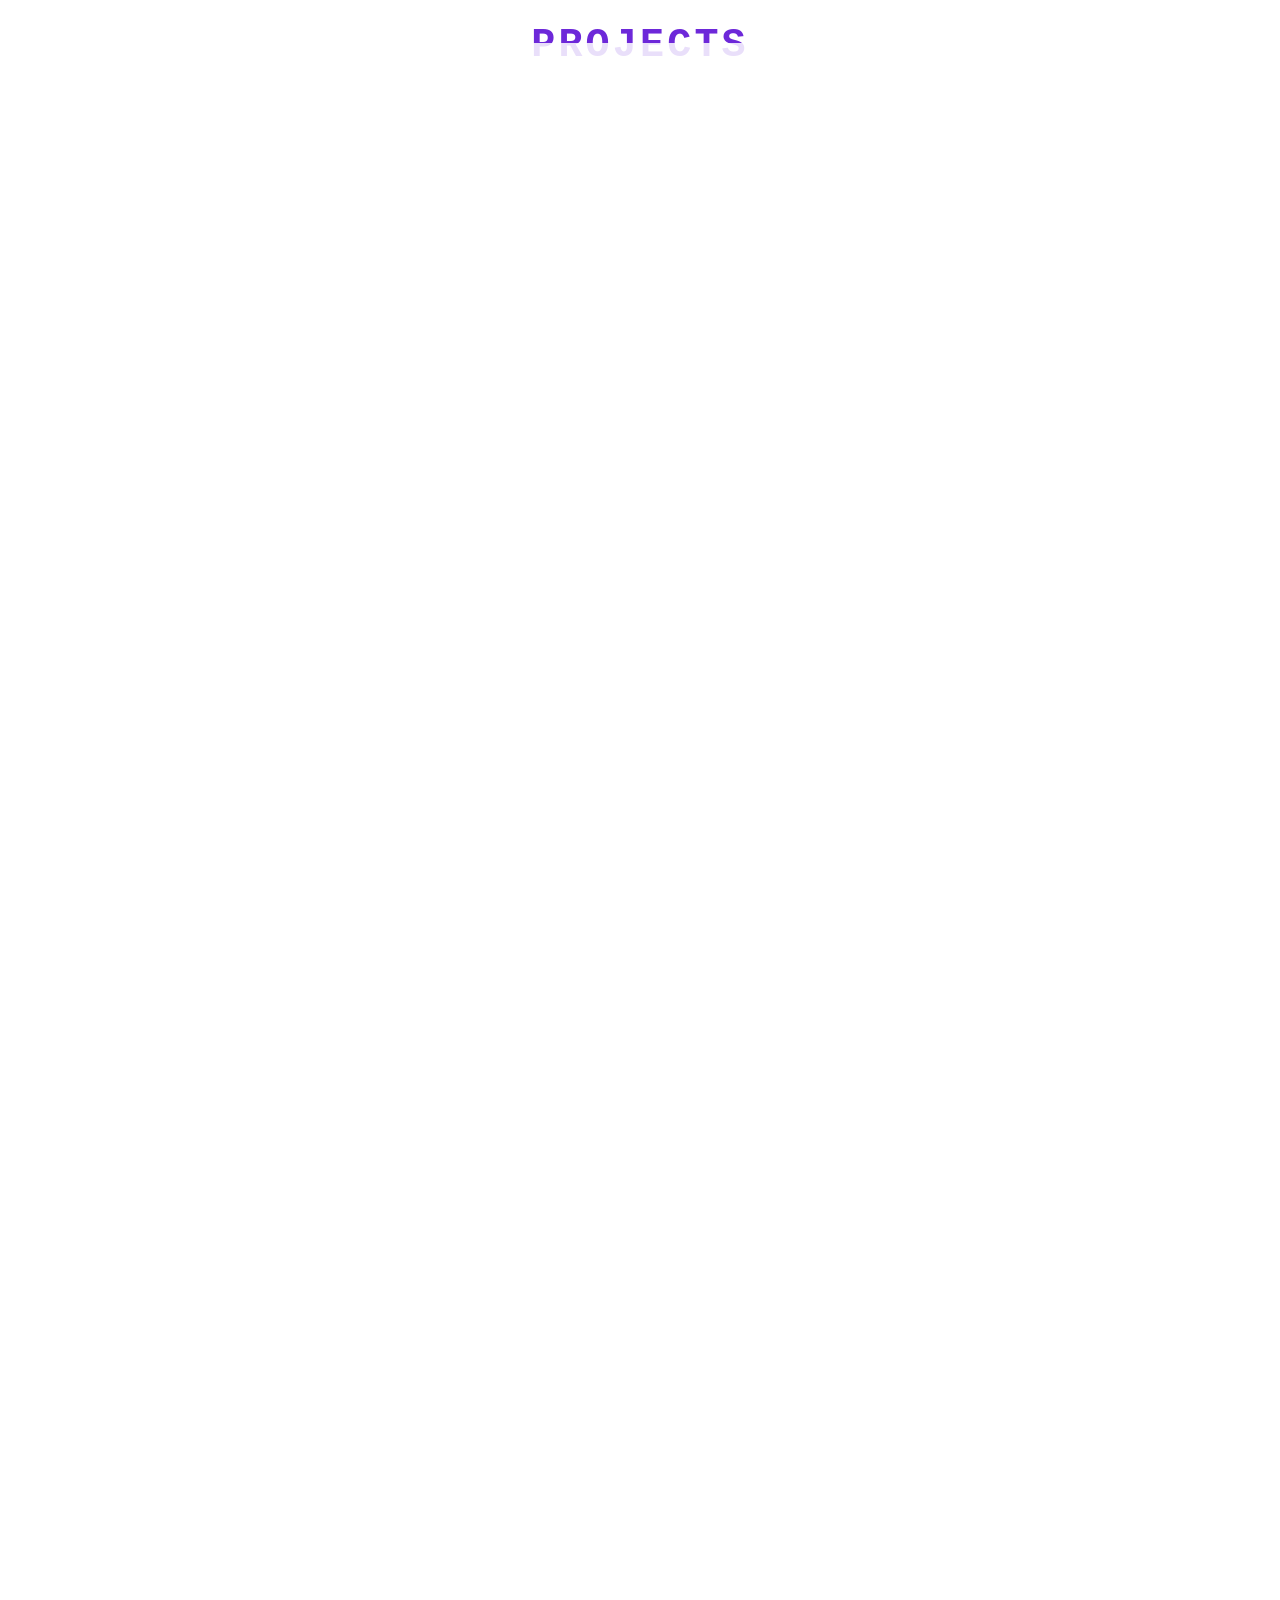
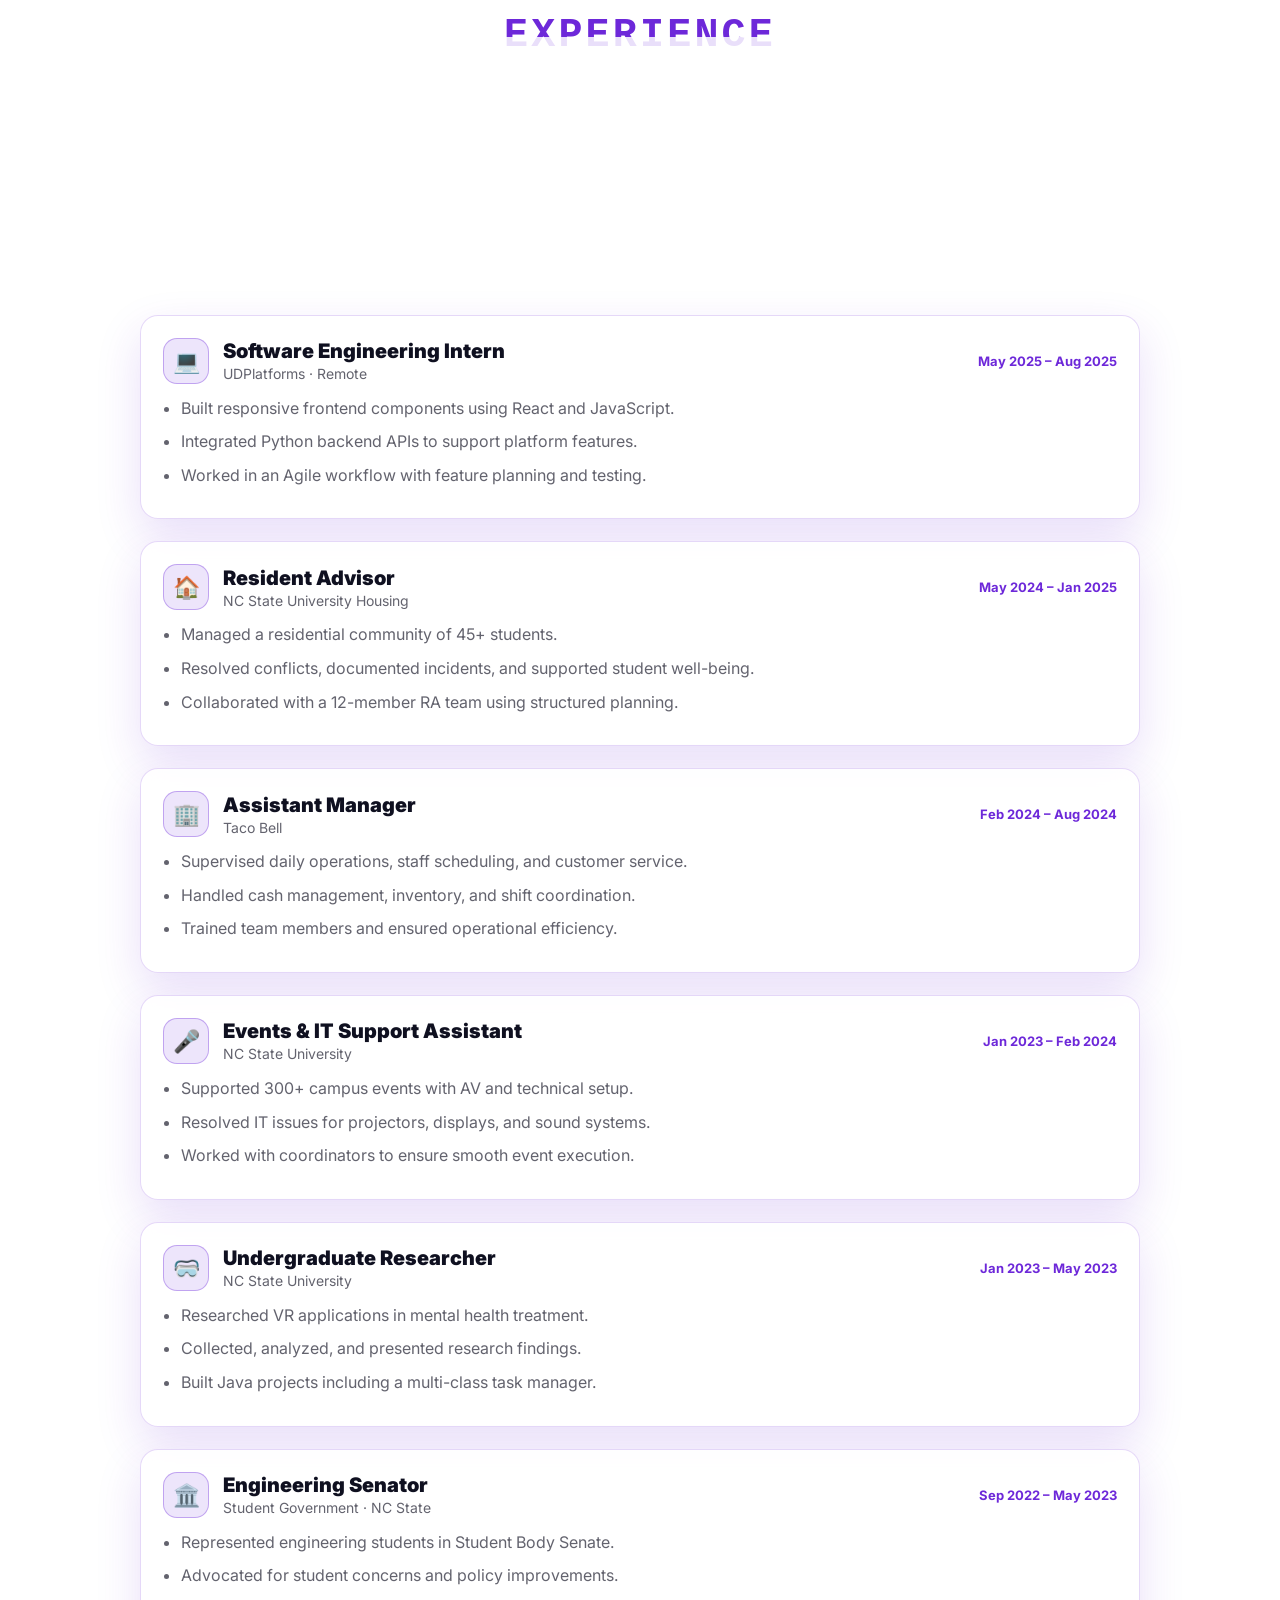
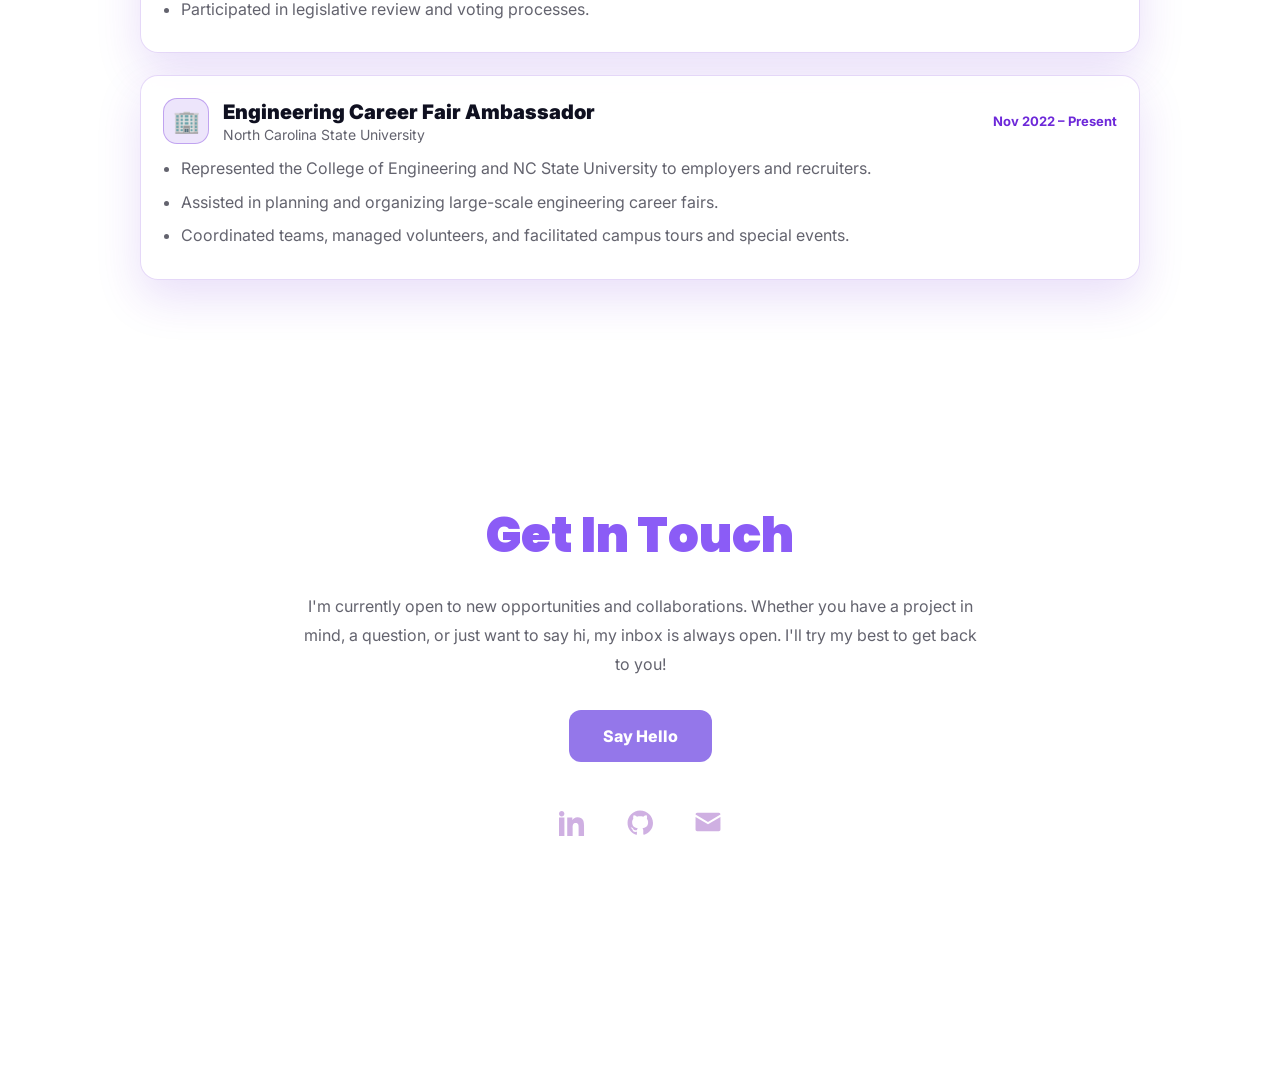
==== commit d6dd2f91: "added casanova" ====
--- a/index.html
+++ b/index.html
@@ -354,6 +354,25 @@
     <span class="pill">UI/UX</span>
   </div>
 </a>
+<a class="glass proj-card" href="https://github.com/Sabahsanam/casanovasrevenge/tree/main" target="_blank" rel="noreferrer">
+  <div class="proj-title">Casanova’s Revenge</div>
+
+  <p class="hero-text">
+    Casanova’s Revenge is a story-driven game project built with a focus on interactive gameplay,
+    creative level design, and an engaging player experience. The project combines game logic,
+    UI design, and storytelling to create a polished game environment.
+  </p>
+
+  <div class="proj-desc">
+    Interactive game project focused on gameplay, UI, and creative storytelling.
+  </div>
+
+  <div class="proj-tags">
+    <span class="pill">Game Dev</span>
+    <span class="pill">UI/UX</span>
+    <span class="pill">Team Project</span>
+  </div>
+</a>
     <a class="glass proj-card" href="#" target="_blank" rel="noreferrer">
       <div class="proj-title">TaskTracker</div>
       <p class="hero-text">
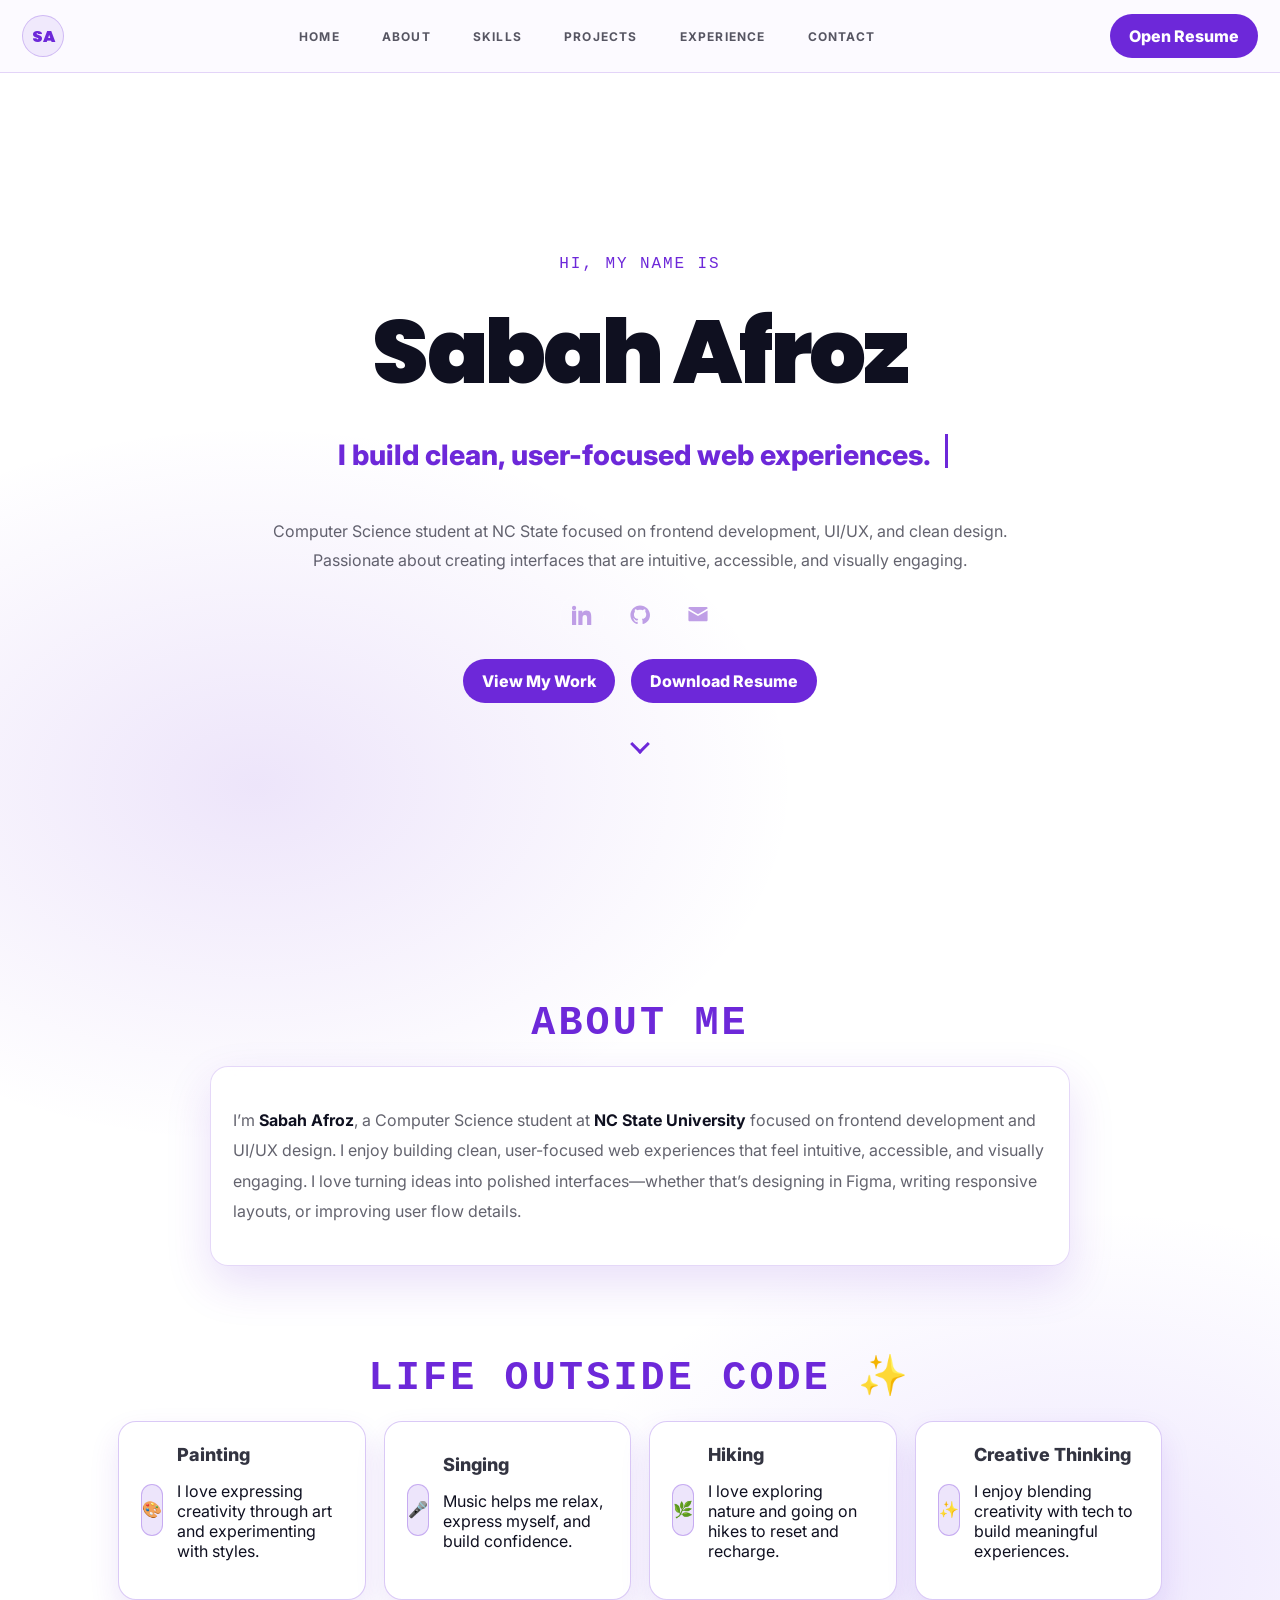
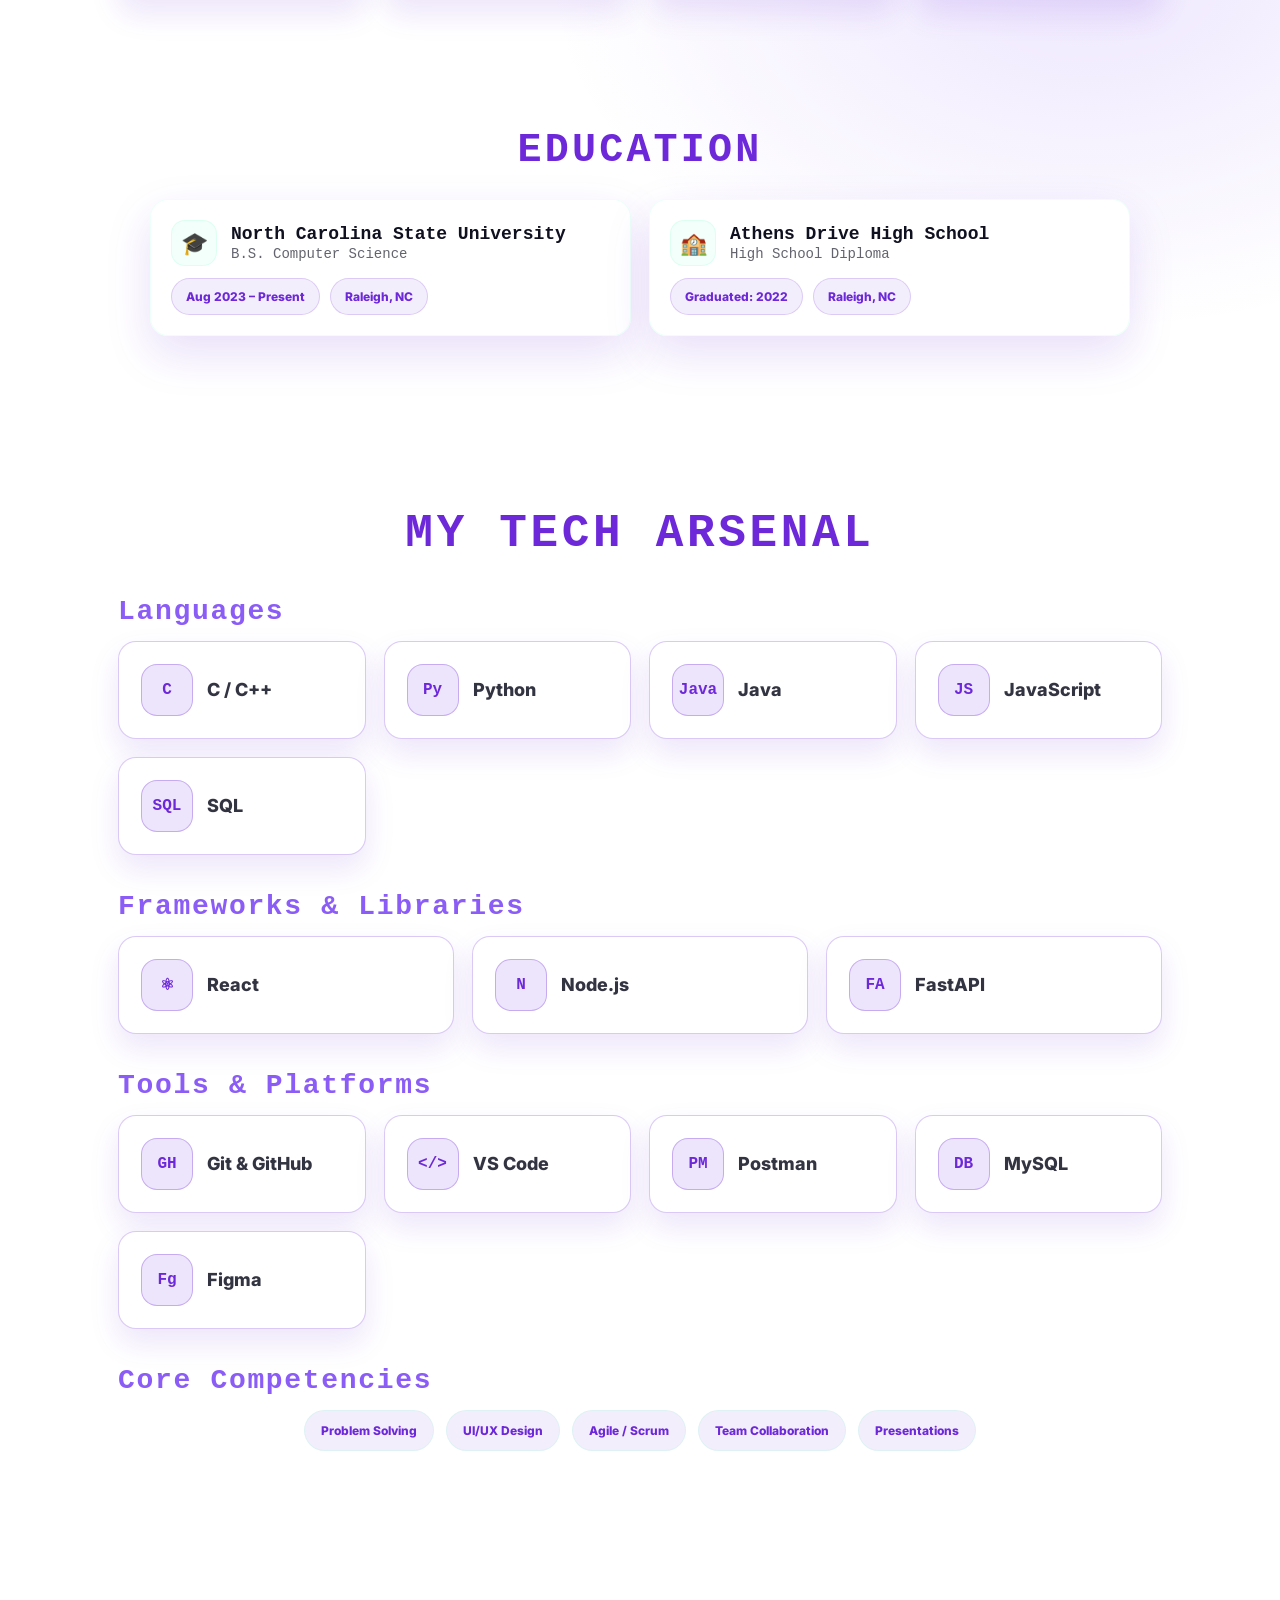
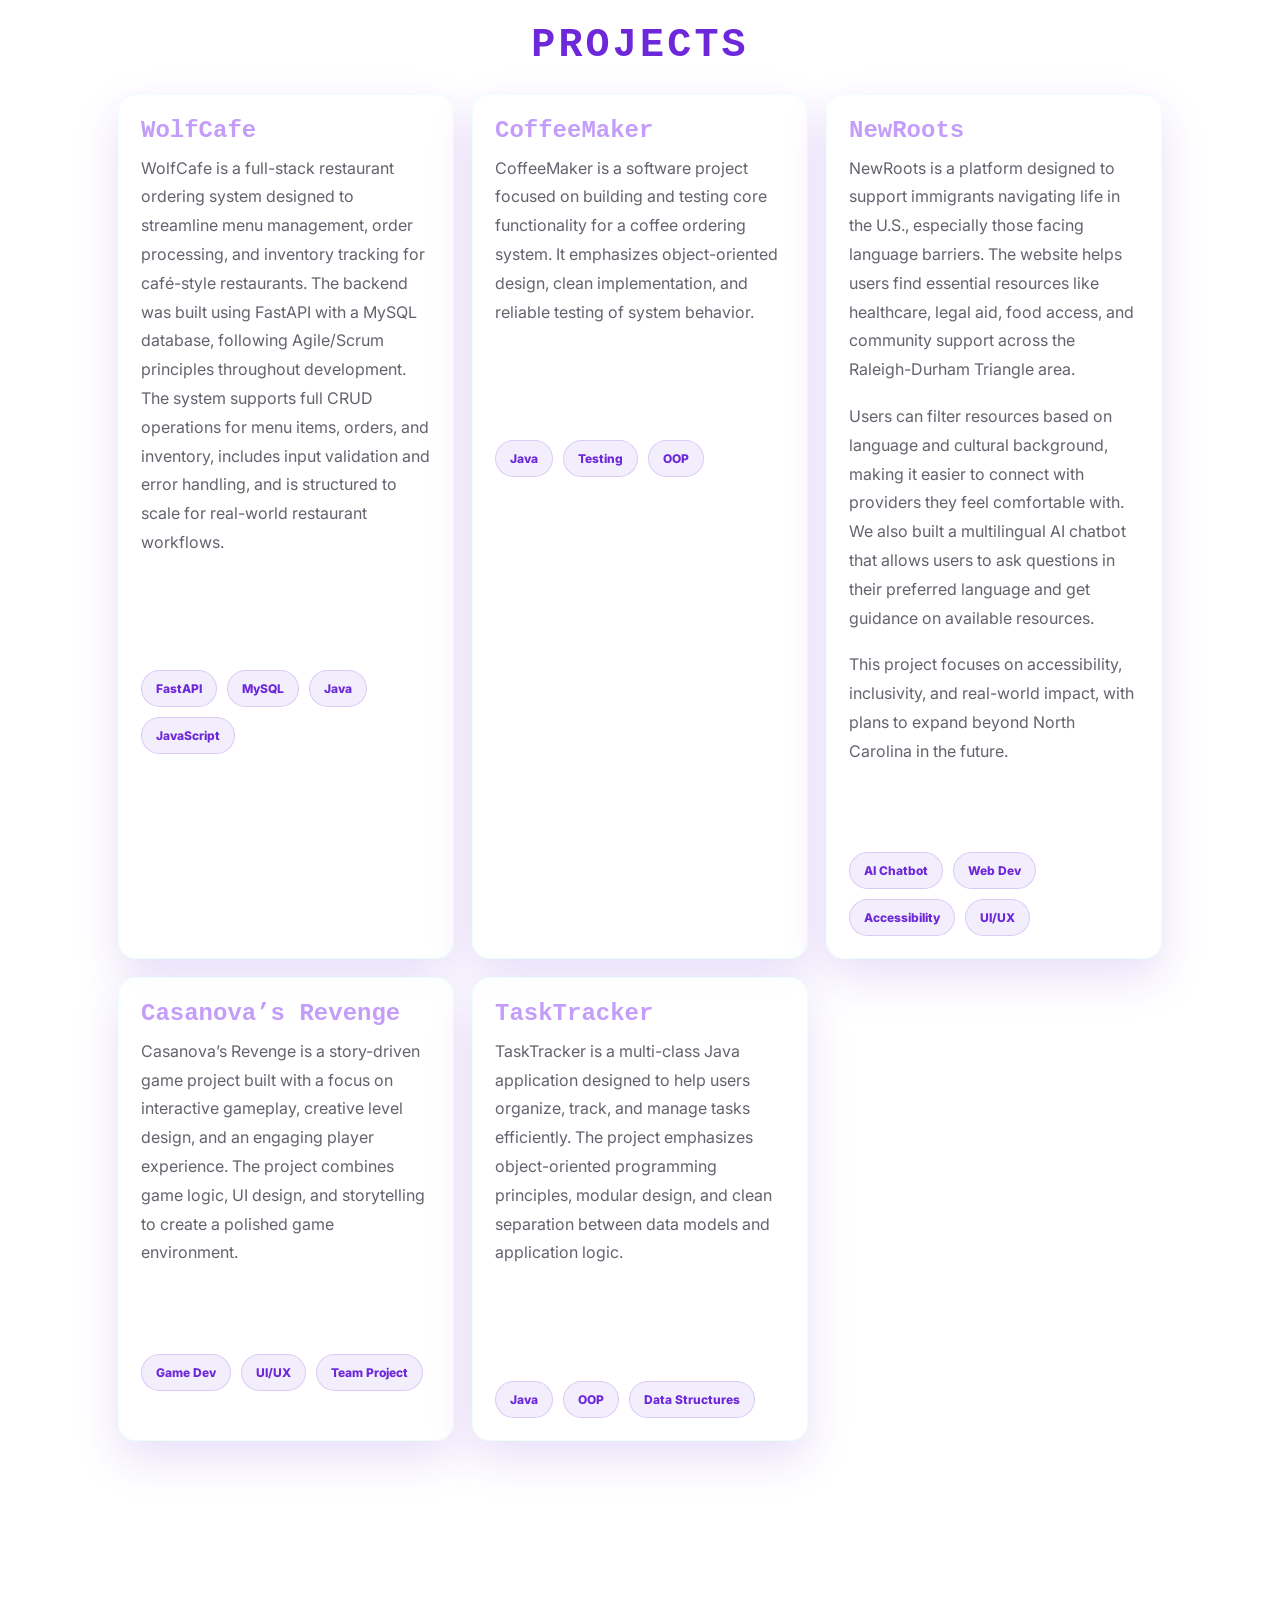
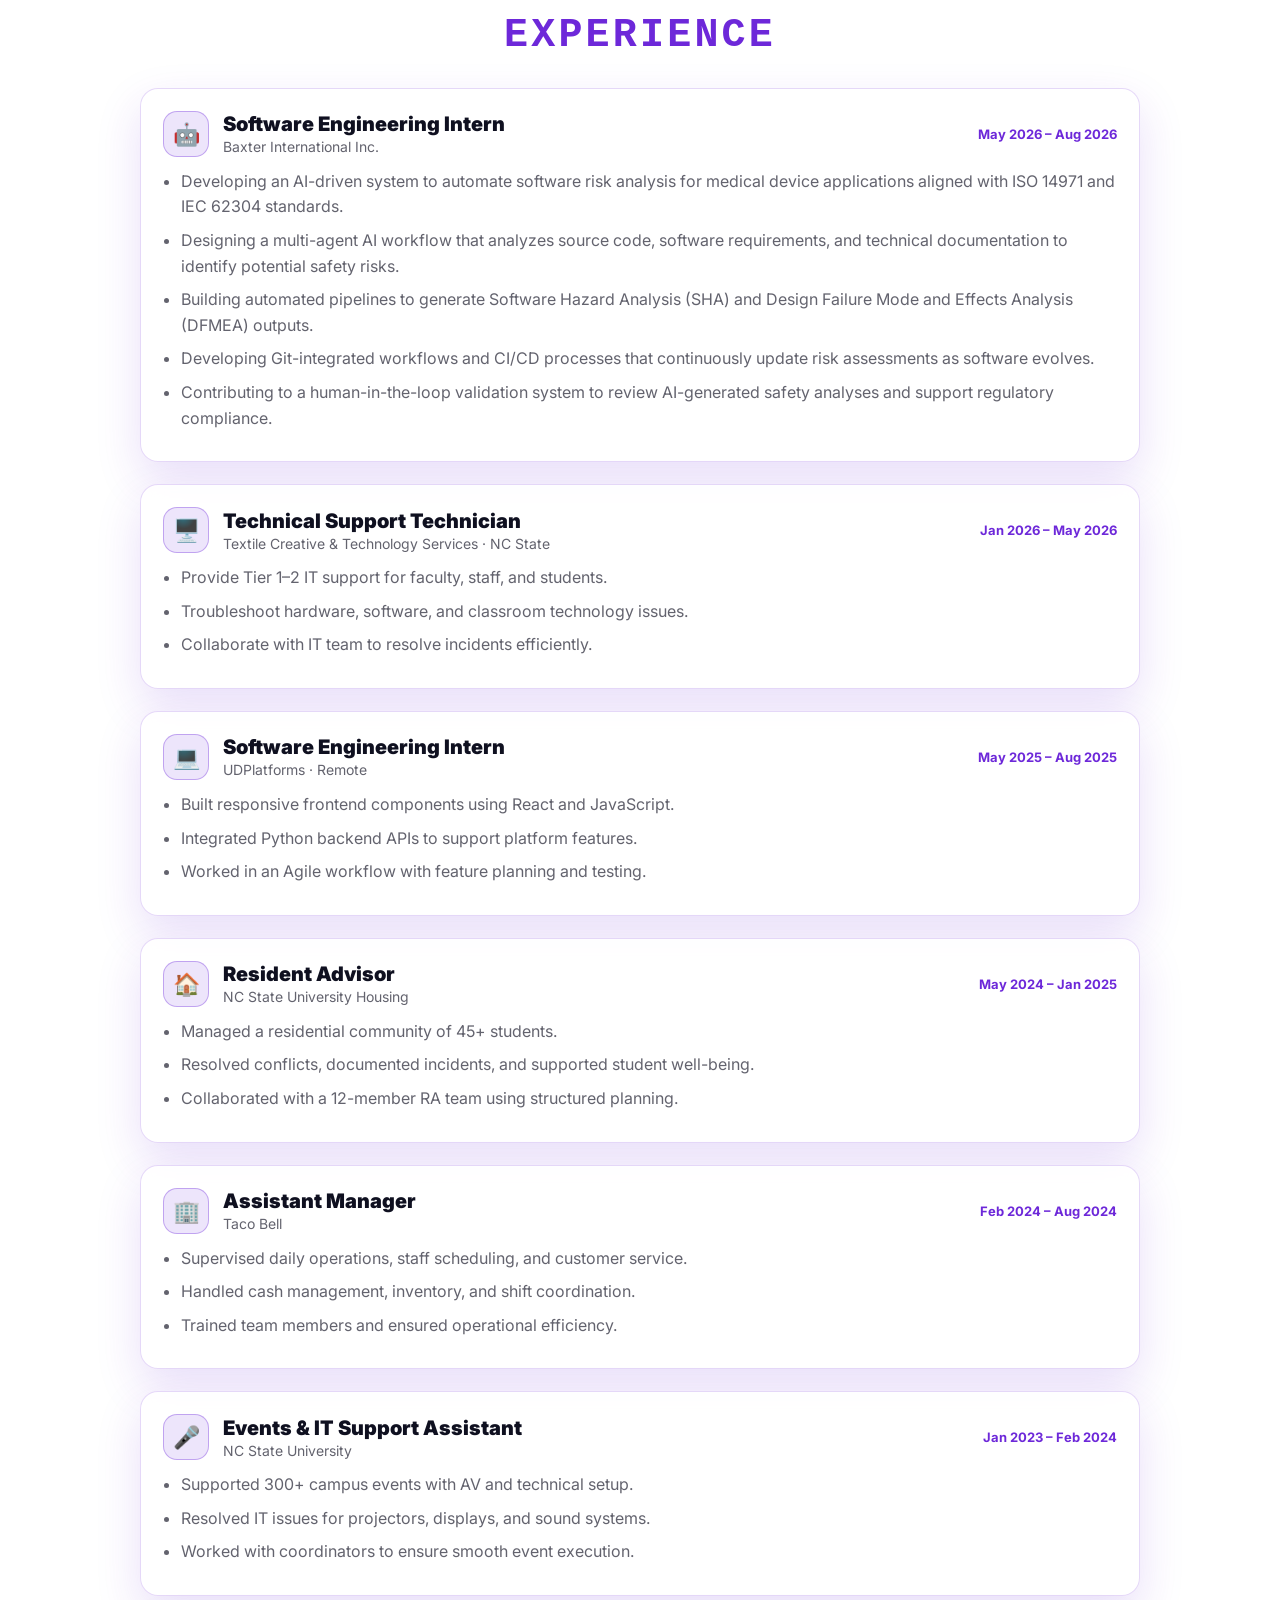
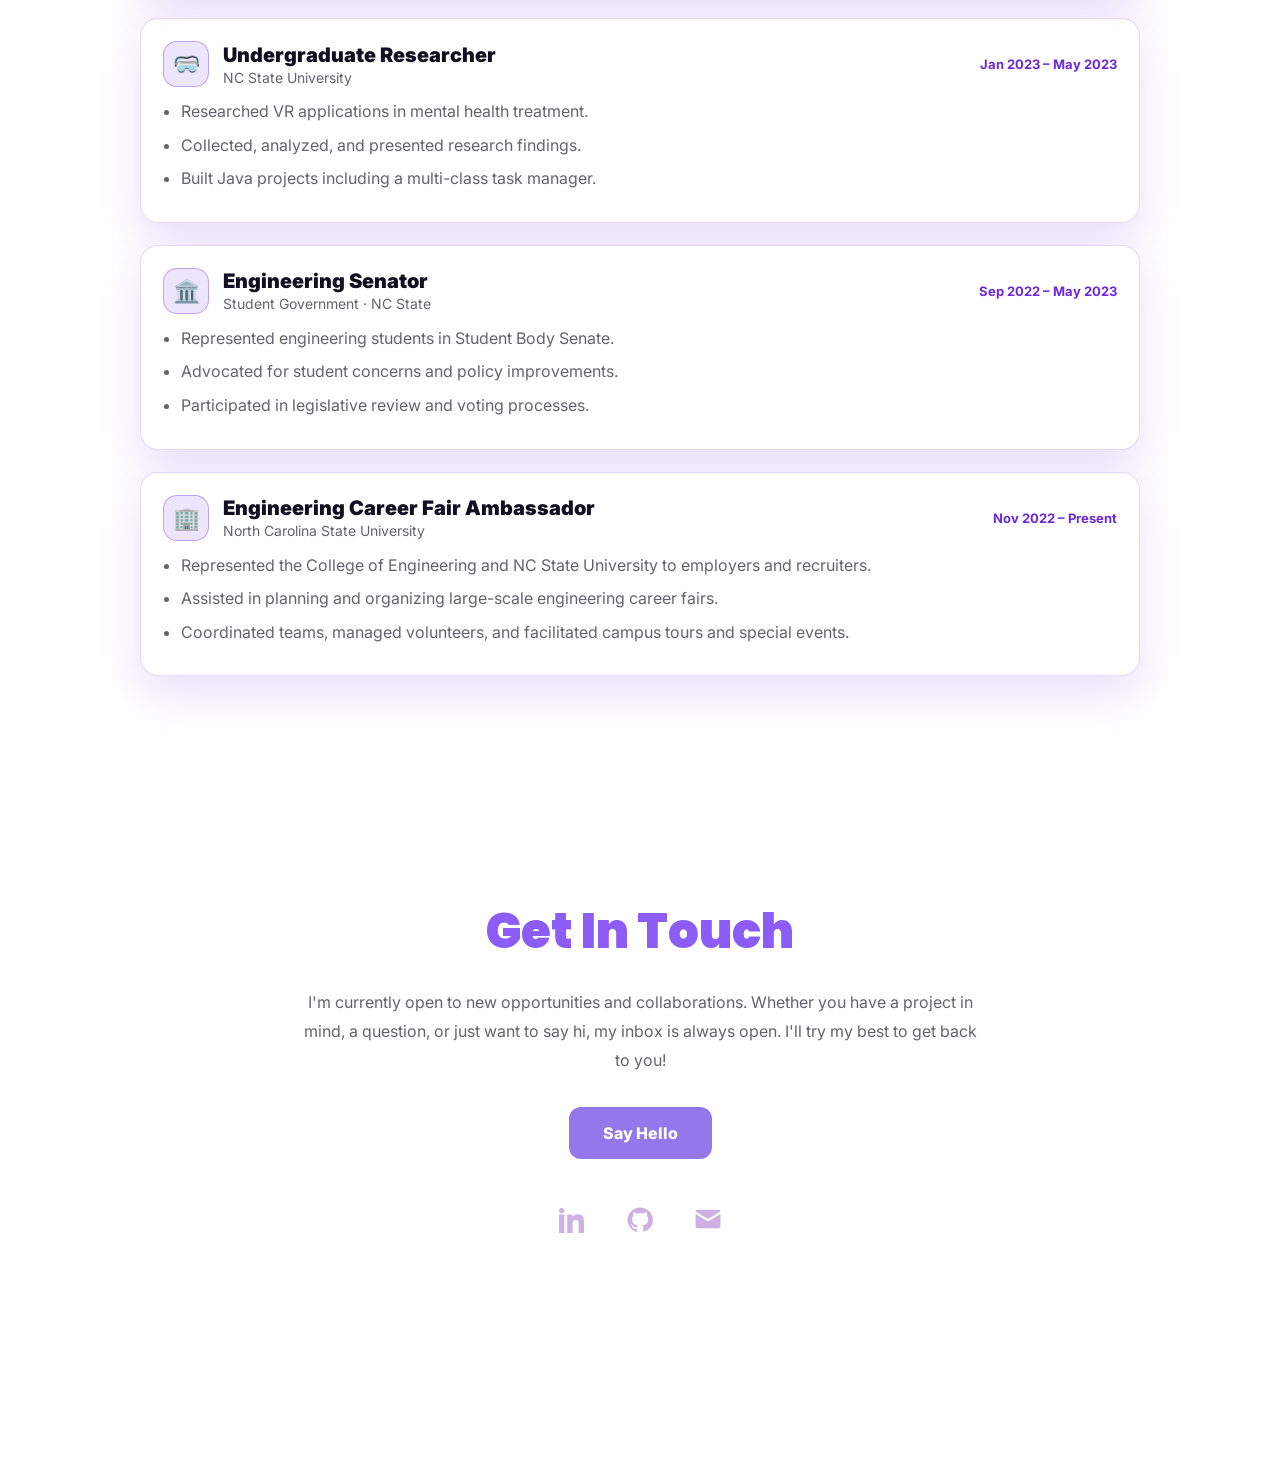
==== commit 1d3ddd26: "added swe" ====
--- a/index.html
+++ b/index.html
@@ -397,8 +397,32 @@
 <section id="experience" class="section">
  <h3 class="section-title neon">Experience</h3>
 
-
  <div class="exp-grid">
+  
+  <article class="glass exp-card">
+  <div class="exp-header">
+    <div class="exp-icon">🤖</div>
+
+    <div>
+      <h4 class="exp-title">Software Engineering Intern</h4>
+      <p class="exp-org">Baxter International Inc.</p>
+    </div>
+
+    <span class="exp-date">May 2026 – Aug 2026</span>
+  </div>
+
+  <ul class="exp-list">
+    <li>Developing an AI-driven system to automate software risk analysis for medical device applications aligned with ISO 14971 and IEC 62304 standards.</li>
+
+    <li>Designing a multi-agent AI workflow that analyzes source code, software requirements, and technical documentation to identify potential safety risks.</li>
+
+    <li>Building automated pipelines to generate Software Hazard Analysis (SHA) and Design Failure Mode and Effects Analysis (DFMEA) outputs.</li>
+
+    <li>Developing Git-integrated workflows and CI/CD processes that continuously update risk assessments as software evolves.</li>
+
+    <li>Contributing to a human-in-the-loop validation system to review AI-generated safety analyses and support regulatory compliance.</li>
+  </ul>
+</article>
 
   <!-- CARD 1 -->
 <article class="glass exp-card">
@@ -408,7 +432,7 @@
       <h4 class="exp-title">Technical Support Technician</h4>
       <p class="exp-org">Textile Creative & Technology Services · NC State</p>
     </div>
-    <span class="exp-date">Jan 2025 – Present</span>
+    <span class="exp-date">Jan 2026 – May 2026</span>
   </div>
 
   <ul class="exp-list">
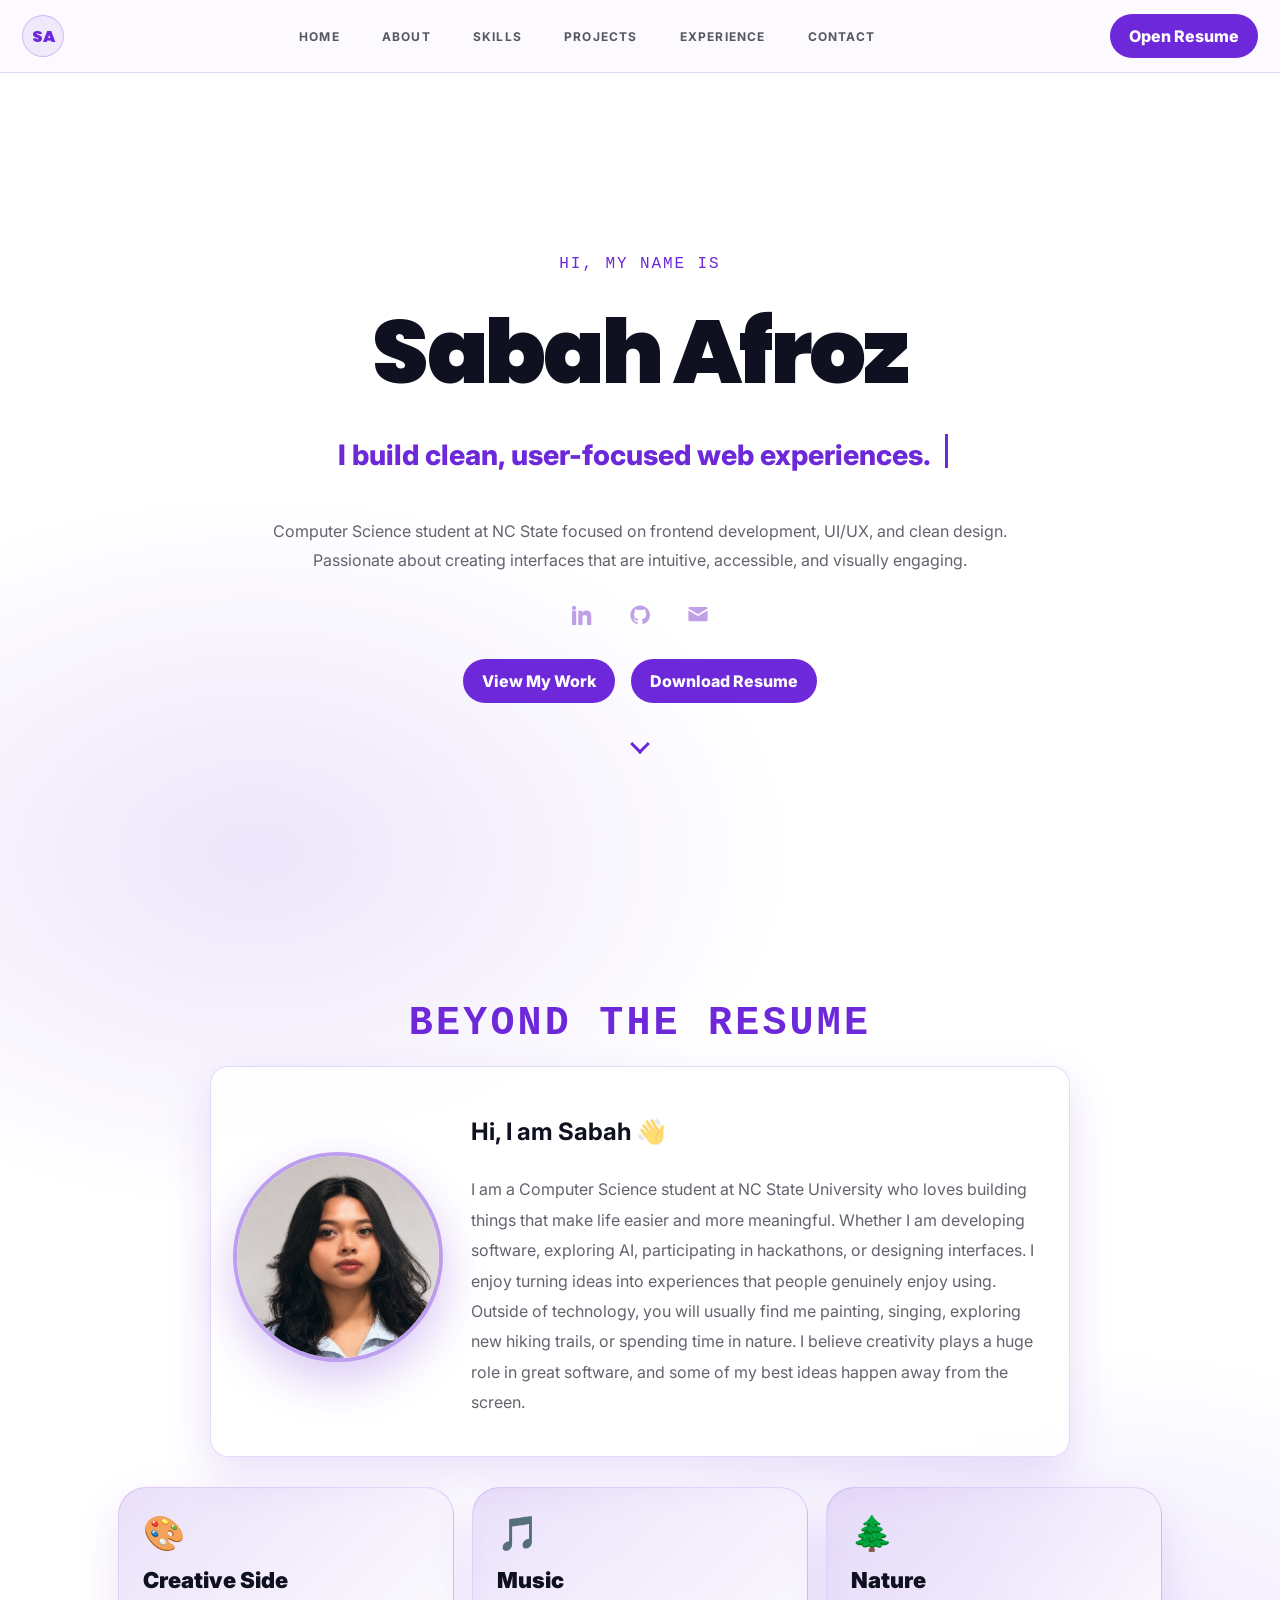
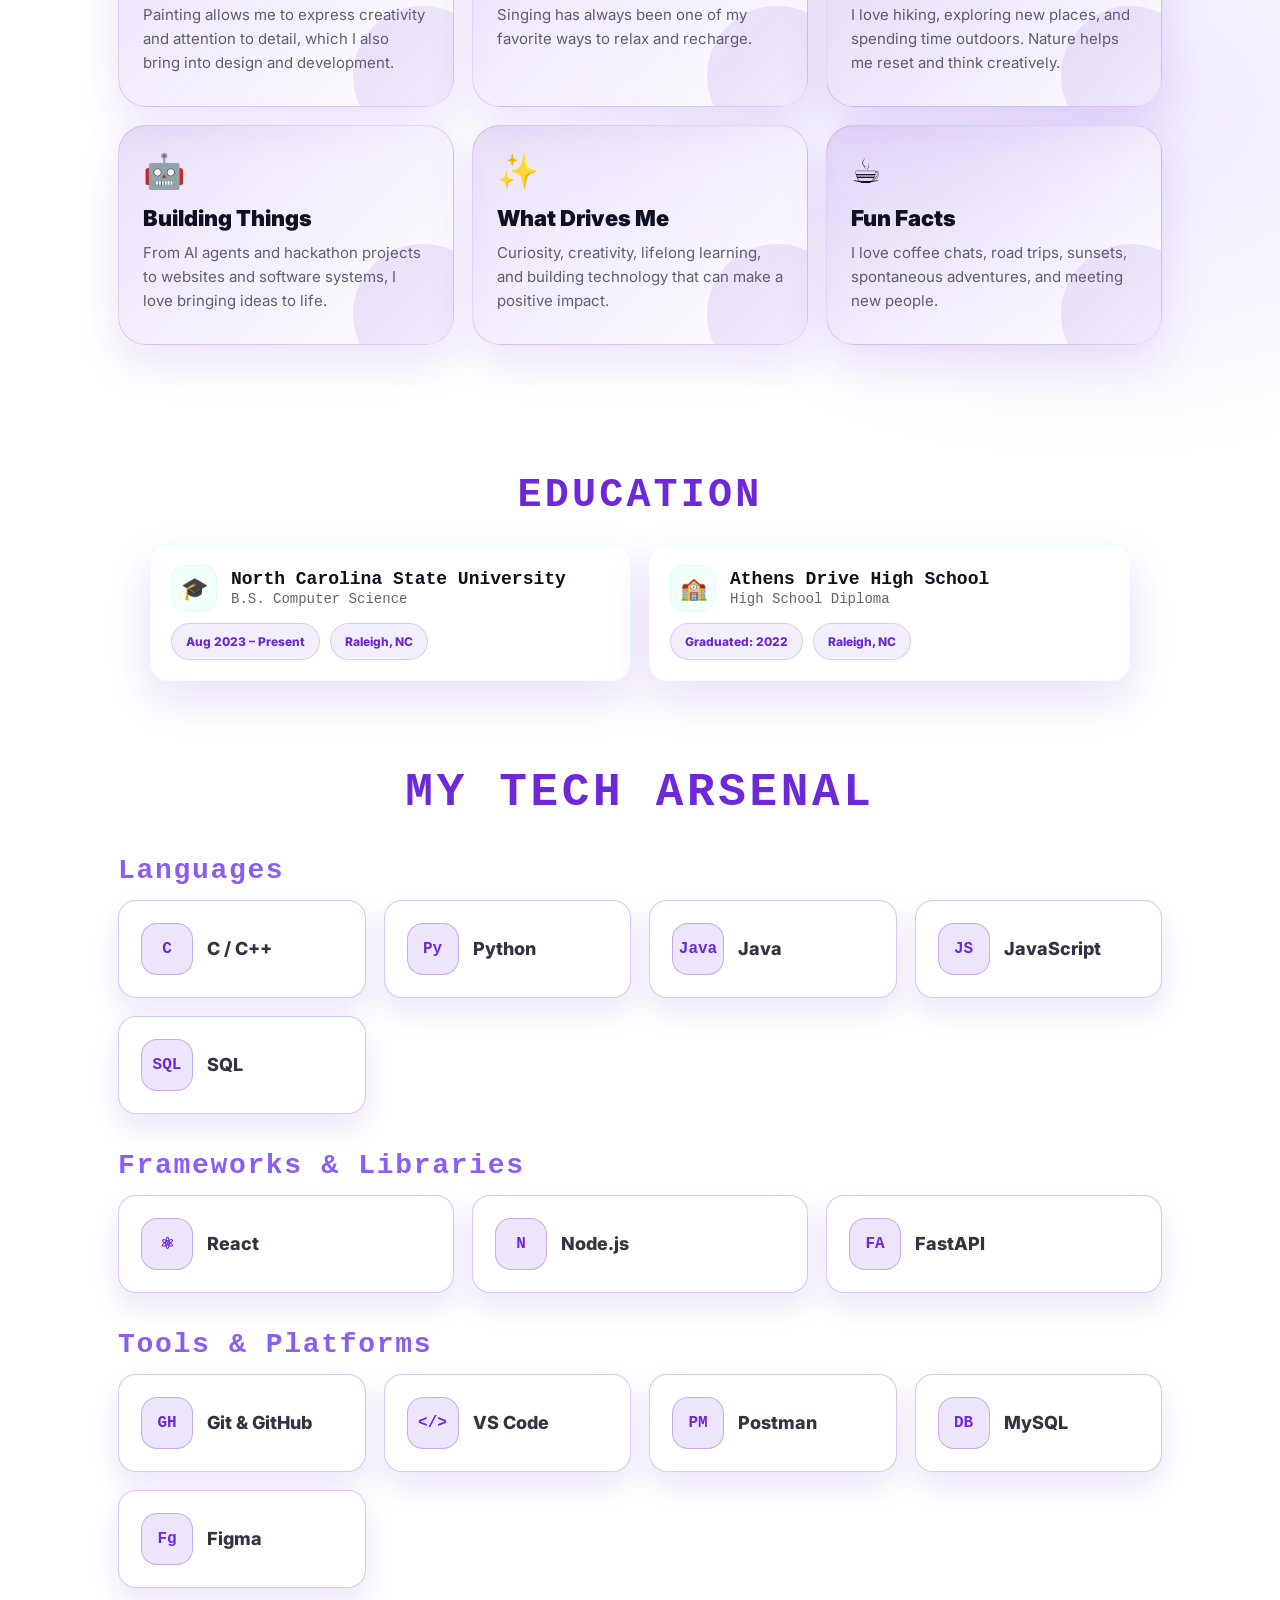
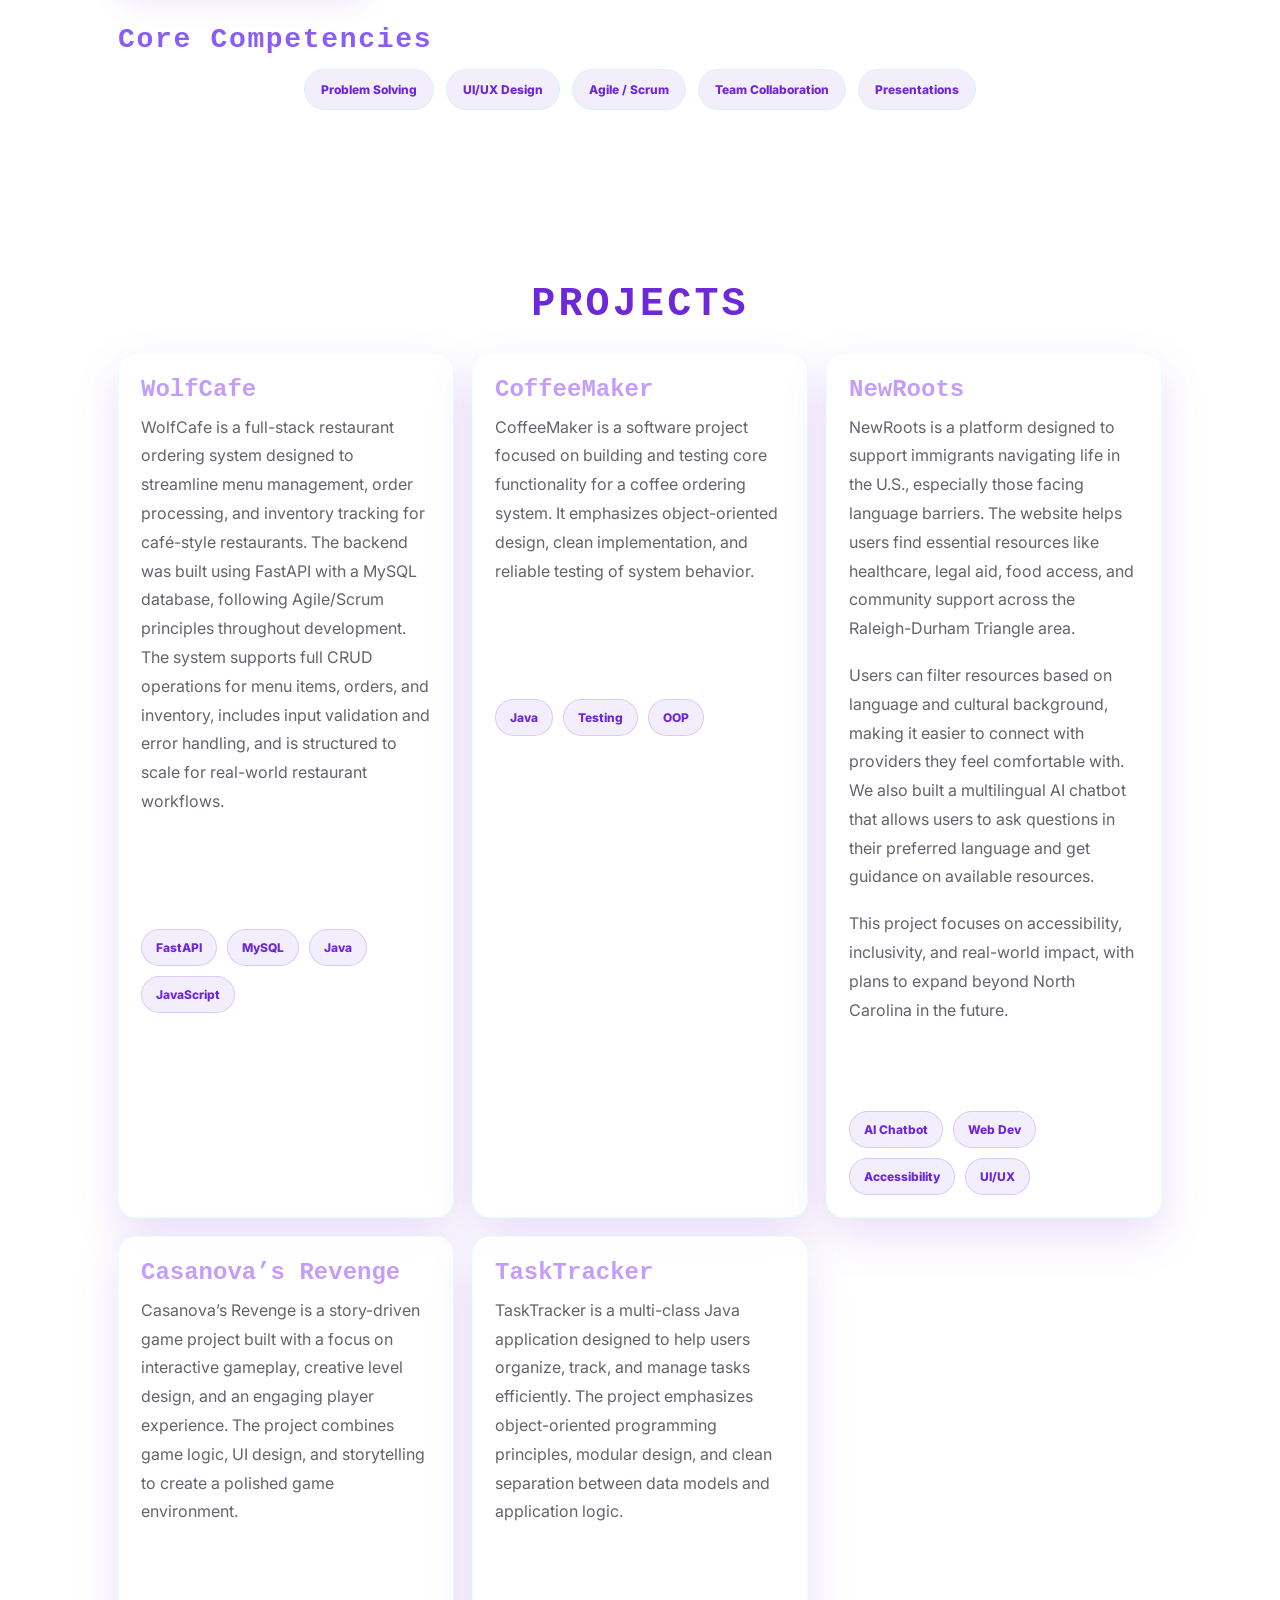
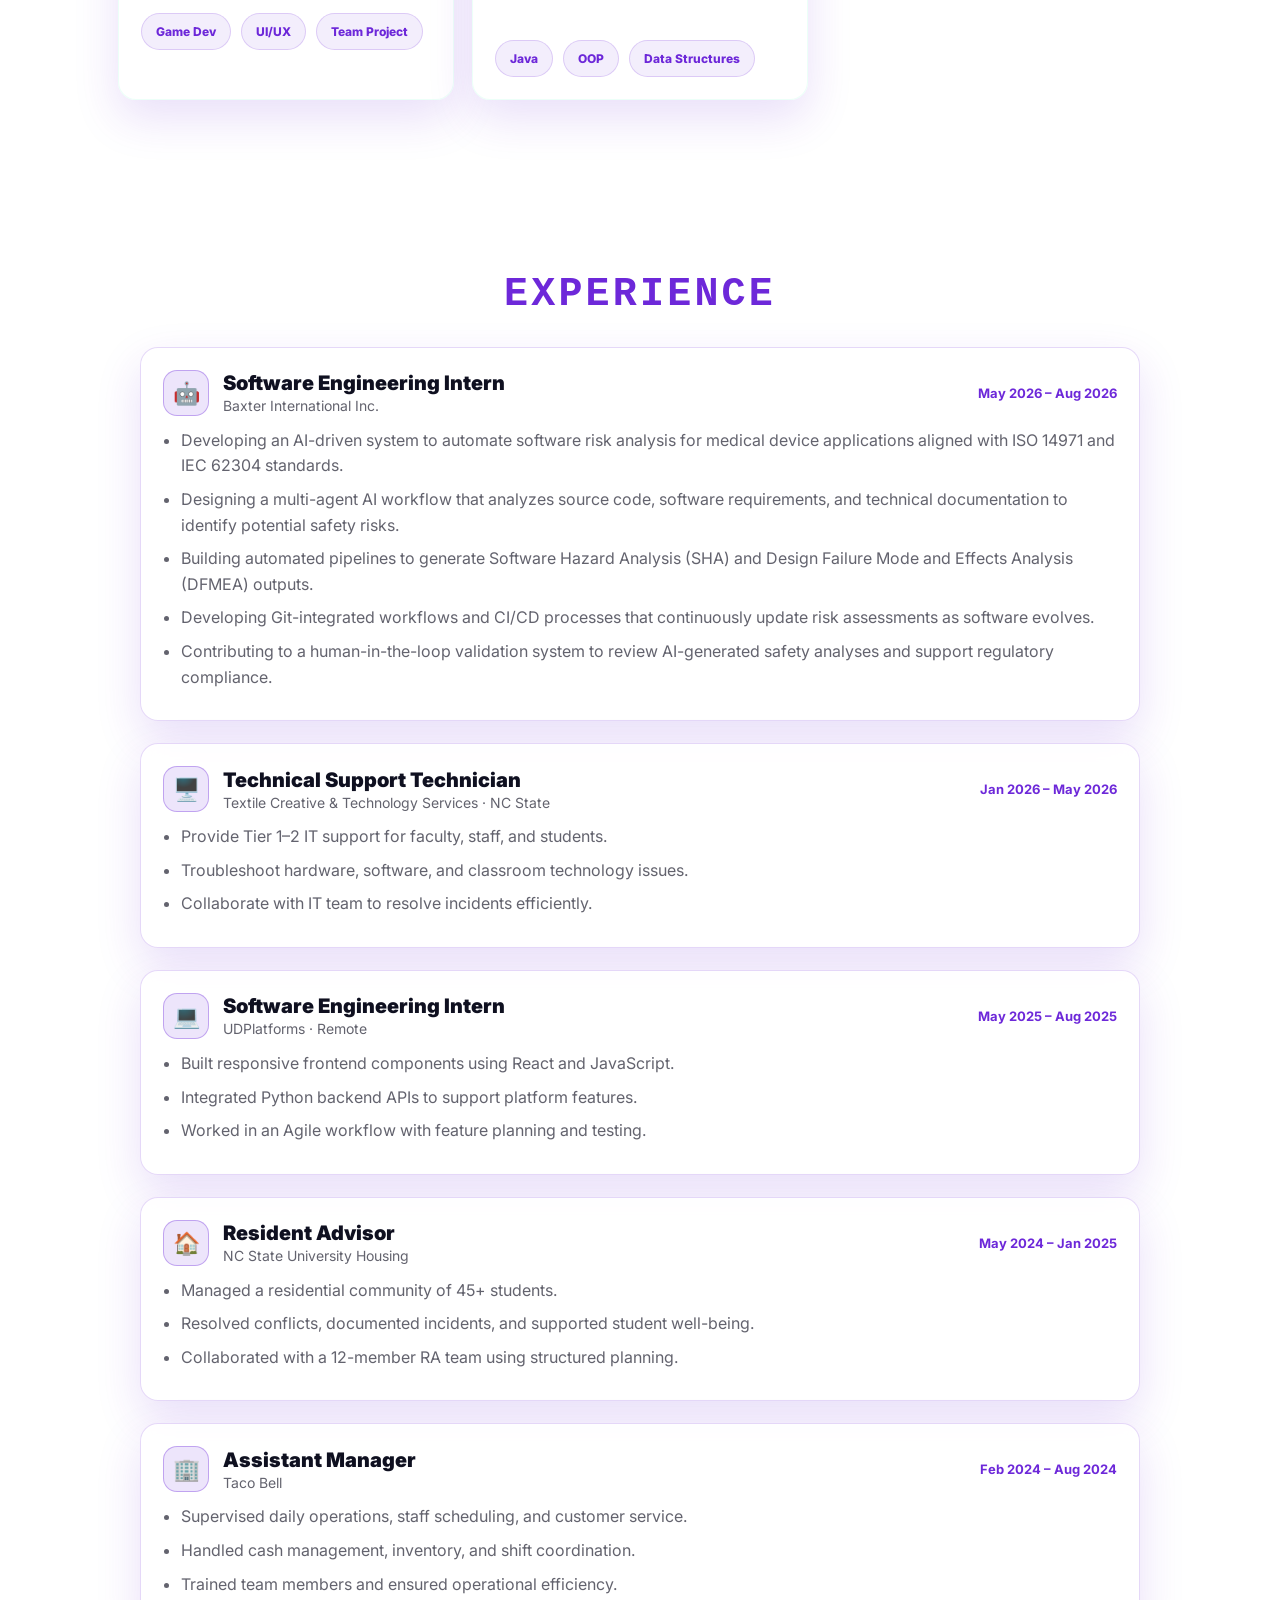
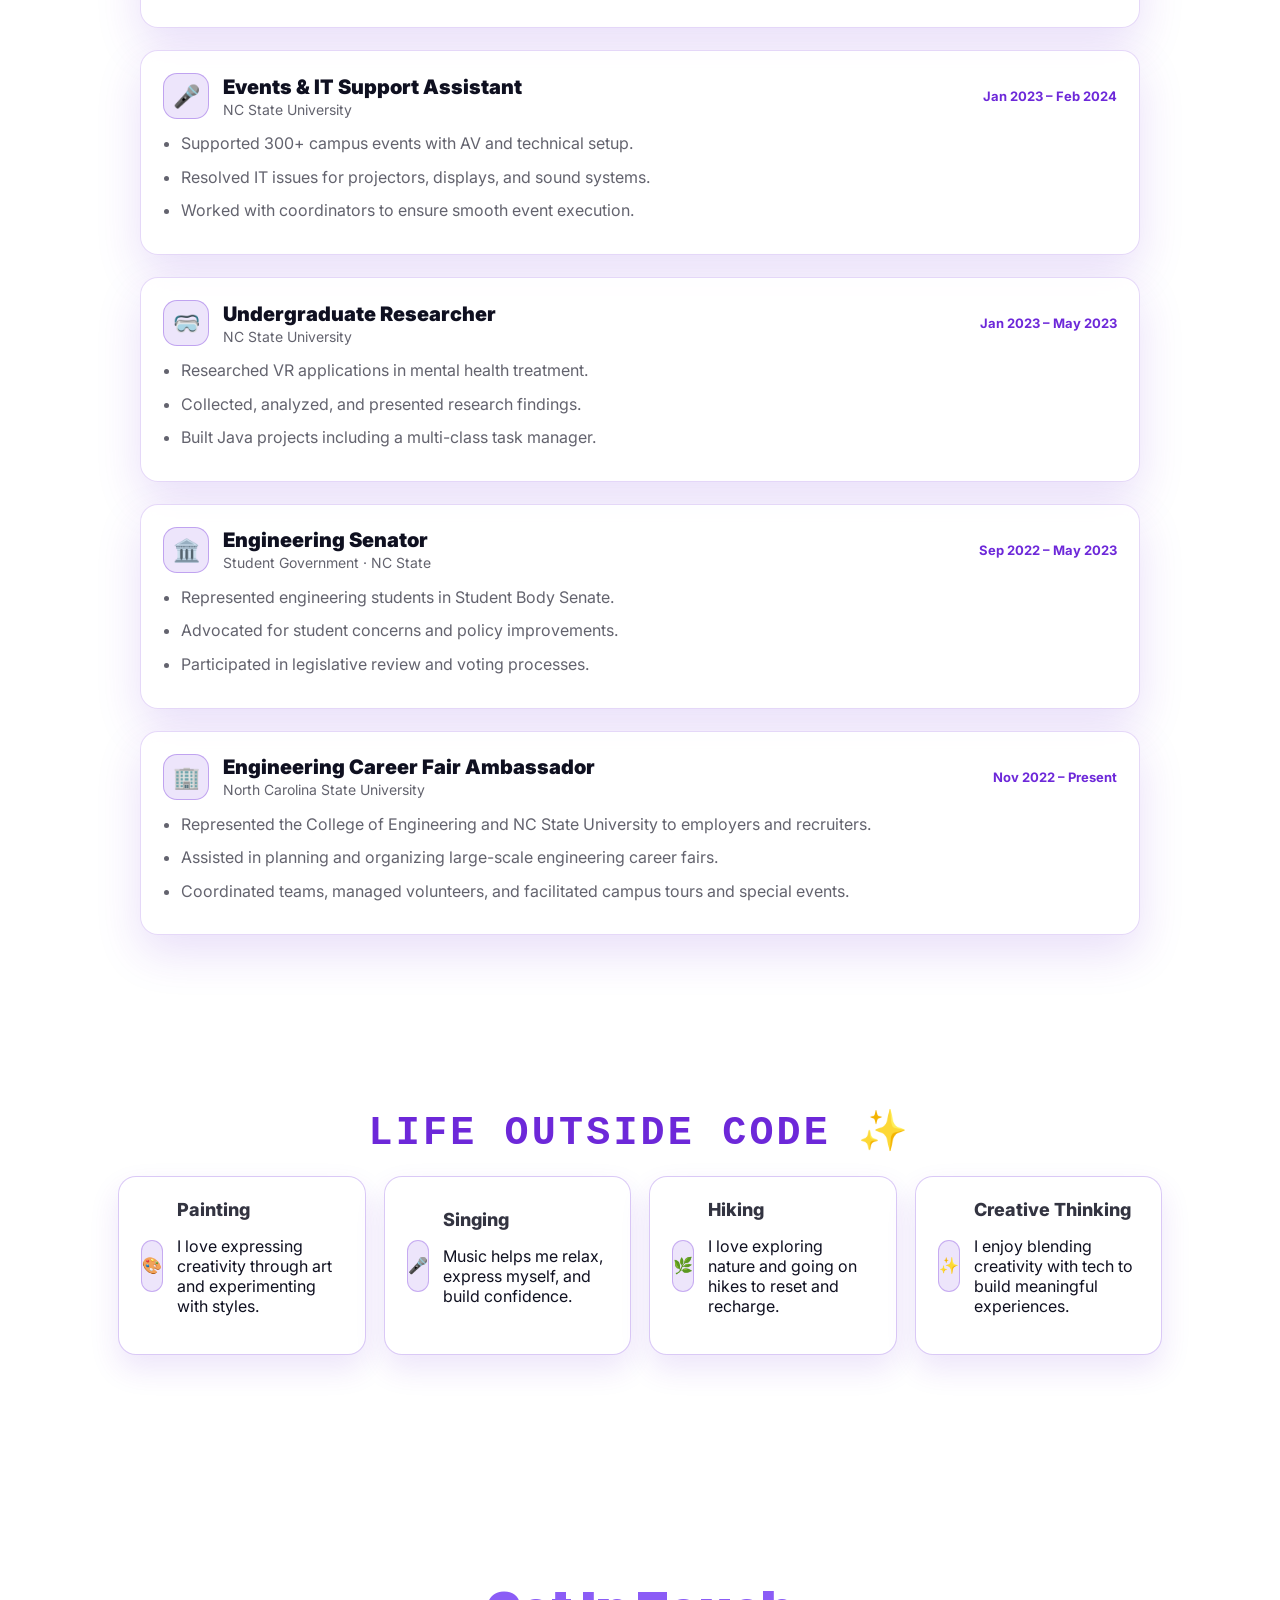
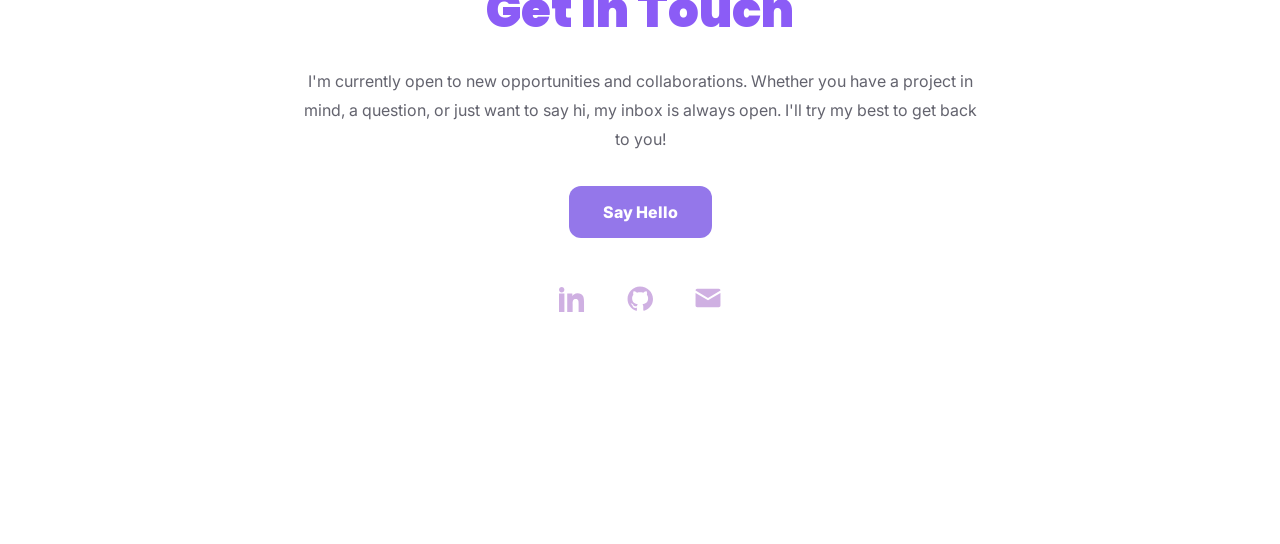
==== commit cd0916b0: "cards" ====
--- a/index.html
+++ b/index.html
@@ -10,24 +10,33 @@
     name="description"
     content="Sabah Afroz is a Computer Science student at NC State specializing in frontend development, UI/UX design, and building clean, user-focused web applications."
   />
+
   <meta
     name="keywords"
     content="Sabah Afroz, NC State, Software Engineer, Portfolio, Frontend Developer, UI UX, Computer Science"
   />
+
   <meta name="author" content="Sabah Afroz" />
 
   <meta property="og:title" content="Sabah Afroz – Software Engineer | Portfolio" />
+
   <meta
     property="og:description"
     content="Frontend developer and UI/UX designer building clean and intuitive web experiences."
   />
+
   <meta property="og:url" content="https://sabahafroz.com" />
   <meta property="og:type" content="website" />
+
+  <!-- ADD THESE -->
+  <meta property="og:image" content="https://sabahafroz.com/sabah.jpg" />
+  <meta name="twitter:card" content="summary_large_image" />
+  <meta name="twitter:image" content="https://sabahafroz.com/sabah.jpg" />
+  <!-- END -->
 
   <link rel="canonical" href="https://sabahafroz.com" />
   <link rel="stylesheet" href="./style.css" />
 </head>
-
 
 <body>
  <!-- TOP NAV -->
@@ -112,58 +121,96 @@
 
    <!-- ABOUT + EDUCATION -->
    <section id="about" class="section">
-     <h3 class="section-title neon">About Me</h3>
-
-
-     <div class="glass about-card">
-       <p>
-         I’m <strong>Sabah Afroz</strong>, a Computer Science student at <strong>NC State University</strong> focused on
-    frontend development and UI/UX design. I enjoy building clean, user-focused web experiences that feel intuitive,
-    accessible, and visually engaging. I love turning ideas into polished interfaces—whether that’s designing in Figma,
-    writing responsive layouts, or improving user flow details.
-       </p>
-     </div>
-
-     <section class="section reveal">
-  <h3 class="section-title neon">Life Outside Code ✨</h3>
-
-  <div class="skills-grid">
-
-    <div class="skill-card reveal-card">
-      <div class="skill-ico">🎨</div>
-      <div>
-        <div class="skill-name">Painting</div>
-        <p>I love expressing creativity through art and experimenting with styles.</p>
-      </div>
-    </div>
-
-    <div class="skill-card reveal-card">
-      <div class="skill-ico">🎤</div>
-      <div>
-        <div class="skill-name">Singing</div>
-        <p>Music helps me relax, express myself, and build confidence.</p>
-      </div>
-    </div>
-
-    <div class="skill-card reveal-card">
-      <div class="skill-ico">🌿</div>
-      <div>
-        <div class="skill-name">Hiking</div>
-        <p>I love exploring nature and going on hikes to reset and recharge.</p>
-      </div>
-    </div>
-
-    <div class="skill-card reveal-card">
-      <div class="skill-ico">✨</div>
-      <div>
-        <div class="skill-name">Creative Thinking</div>
-        <p>I enjoy blending creativity with tech to build meaningful experiences.</p>
-      </div>
-    </div>
-
-  </div>
+
+  <h3 class="section-title neon">Beyond the Resume</h3>
+
+  <div class="glass about-card about-layout">
+
+    <div class="about-photo">
+      <img src="./sabah.jpg" alt="Sabah Afroz">
+    </div>
+
+    <div class="about-copy">
+
+      <h2 class="about-name"><strong>Hi, I am Sabah</strong> 👋</h2>
+
+      <p>
+        I am a Computer Science student at NC State University who loves
+        building things that make life easier and more meaningful.
+
+        Whether I am developing software, exploring AI, participating in
+        hackathons, or designing interfaces. I enjoy turning ideas into
+        experiences that people genuinely enjoy using.
+
+        Outside of technology, you will usually find me painting, singing,
+        exploring new hiking trails, or spending time in nature. I believe
+        creativity plays a huge role in great software, and some of my best
+        ideas happen away from the screen.
+      </p>
+
+    </div>
+
+  </div>
+
+  <div class="wrapped-grid">
+
+    <div class="wrapped-card">
+      <span class="wrapped-emoji">🎨</span>
+      <h4>Creative Side</h4>
+      <p>
+        Painting allows me to express creativity and attention to detail,
+        which I also bring into design and development.
+      </p>
+    </div>
+
+    <div class="wrapped-card">
+      <span class="wrapped-emoji">🎵</span>
+      <h4>Music</h4>
+      <p>
+        Singing has always been one of my favorite ways to relax and
+        recharge.
+      </p>
+    </div>
+
+    <div class="wrapped-card">
+      <span class="wrapped-emoji">🌲</span>
+      <h4>Nature</h4>
+      <p>
+        I love hiking, exploring new places, and spending time outdoors.
+        Nature helps me reset and think creatively.
+      </p>
+    </div>
+
+    <div class="wrapped-card">
+      <span class="wrapped-emoji">🤖</span>
+      <h4>Building Things</h4>
+      <p>
+        From AI agents and hackathon projects to websites and software
+        systems, I love bringing ideas to life.
+      </p>
+    </div>
+
+    <div class="wrapped-card">
+      <span class="wrapped-emoji">✨</span>
+      <h4>What Drives Me</h4>
+      <p>
+        Curiosity, creativity, lifelong learning, and building technology
+        that can make a positive impact.
+      </p>
+    </div>
+
+    <div class="wrapped-card">
+      <span class="wrapped-emoji">☕</span>
+      <h4>Fun Facts</h4>
+      <p>
+        I love coffee chats, road trips, sunsets,
+        spontaneous adventures, and meeting new people.
+      </p>
+    </div>
+
+  </div>
+
 </section>
-
 
      <h3 class="section-title neon" style="margin-top:42px;">Education</h3>
 
@@ -582,6 +629,46 @@
  </div>
 </section>
 
+     <section class="section reveal">
+  <h3 class="section-title neon">Life Outside Code ✨</h3>
+
+  <div class="skills-grid">
+
+    <div class="skill-card reveal-card">
+      <div class="skill-ico">🎨</div>
+      <div>
+        <div class="skill-name">Painting</div>
+        <p>I love expressing creativity through art and experimenting with styles.</p>
+      </div>
+    </div>
+
+    <div class="skill-card reveal-card">
+      <div class="skill-ico">🎤</div>
+      <div>
+        <div class="skill-name">Singing</div>
+        <p>Music helps me relax, express myself, and build confidence.</p>
+      </div>
+    </div>
+
+    <div class="skill-card reveal-card">
+      <div class="skill-ico">🌿</div>
+      <div>
+        <div class="skill-name">Hiking</div>
+        <p>I love exploring nature and going on hikes to reset and recharge.</p>
+      </div>
+    </div>
+
+    <div class="skill-card reveal-card">
+      <div class="skill-ico">✨</div>
+      <div>
+        <div class="skill-name">Creative Thinking</div>
+        <p>I enjoy blending creativity with tech to build meaningful experiences.</p>
+      </div>
+    </div>
+
+  </div>
+</section>
+
 
    <!-- CONTACT -->
 <section id="contact" class="section contact">
--- a/style.css
+++ b/style.css
@@ -754,5 +754,129 @@
  .nav{ display:none; }
 }
 
-
-
+/* ABOUT PHOTO */
+.about-layout {
+  display: flex;
+  align-items: center;
+  gap: 28px;
+  text-align: left;
+}
+
+.about-photo img {
+  width: 210px;
+  height: 210px;
+  border-radius: 50%;
+  object-fit: cover;
+  border: 4px solid rgba(109, 40, 217, 0.45);
+  box-shadow: 0 18px 45px rgba(109, 40, 217, 0.25);
+}
+
+.about-copy {
+  flex: 1;
+}
+
+@media (max-width: 800px) {
+  .about-layout {
+    flex-direction: column;
+    text-align: center;
+  }
+
+  .about-photo img {
+    width: 180px;
+    height: 180px;
+  }
+}
+
+/* BEYOND THE RESUME / SPOTIFY-WRAPPED STYLE */
+.wrapped-grid {
+  max-width: 1050px;
+  margin: 30px auto 0;
+  display: grid;
+  grid-template-columns: repeat(3, 1fr);
+  gap: 18px;
+}
+
+.wrapped-card {
+  min-height: 220px;
+  padding: 24px;
+  border-radius: 28px;
+  background: linear-gradient(135deg, rgba(109,40,217,0.14), #ffffff);
+  border: 1px solid rgba(109,40,217,0.18);
+  box-shadow: 0 18px 45px rgba(109,40,217,0.13);
+  transition: all 0.3s ease;
+  position: relative;
+  overflow: hidden;
+}
+
+.wrapped-card::after {
+  content: "";
+  position: absolute;
+  width: 140px;
+  height: 140px;
+  right: -40px;
+  bottom: -40px;
+  background: rgba(109,40,217,0.10);
+  border-radius: 50%;
+}
+
+.wrapped-card:hover {
+  transform: translateY(-8px) rotate(-1deg);
+  box-shadow: 0 28px 70px rgba(109,40,217,0.25);
+  border-color: var(--accent);
+}
+
+.main-card {
+  grid-column: span 2;
+  background: linear-gradient(135deg, var(--accent), var(--accent2));
+  color: white;
+}
+
+.main-card p,
+.main-card h4 {
+  color: white;
+}
+
+.wrapped-label {
+  display: inline-block;
+  margin-bottom: 12px;
+  padding: 7px 12px;
+  border-radius: 999px;
+  background: rgba(255,255,255,0.18);
+  font-weight: 800;
+  font-size: 12px;
+  letter-spacing: 0.08em;
+  text-transform: uppercase;
+}
+
+.wrapped-emoji {
+  font-size: 34px;
+  display: inline-block;
+  margin-bottom: 14px;
+}
+
+.wrapped-card h4 {
+  margin: 0 0 10px;
+  font-size: 22px;
+  font-weight: 900;
+  color: var(--text);
+}
+
+.wrapped-card p {
+  margin: 0;
+  color: var(--muted);
+  line-height: 1.6;
+  font-size: 15px;
+}
+
+/* mobile */
+@media (max-width: 900px) {
+  .wrapped-grid {
+    grid-template-columns: 1fr;
+  }
+
+  .main-card {
+    grid-column: span 1;
+  }
+}
+
+
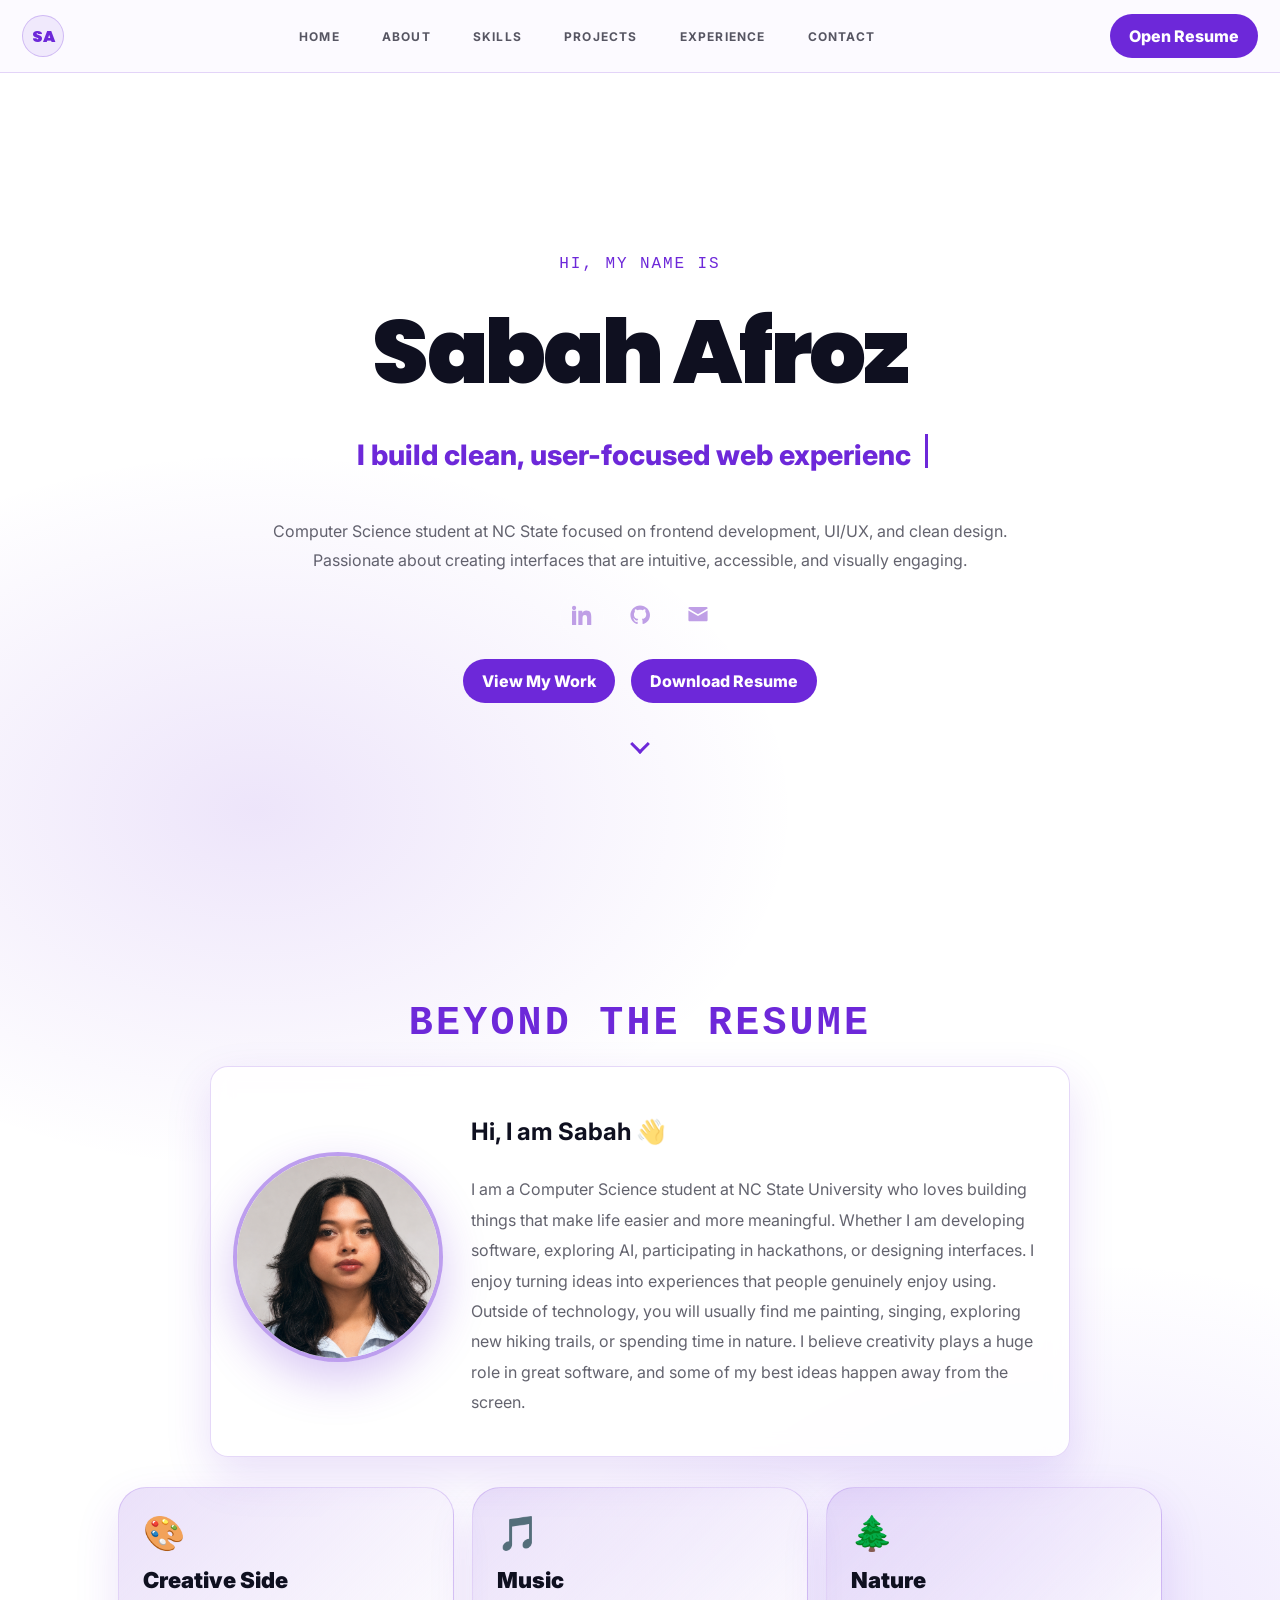
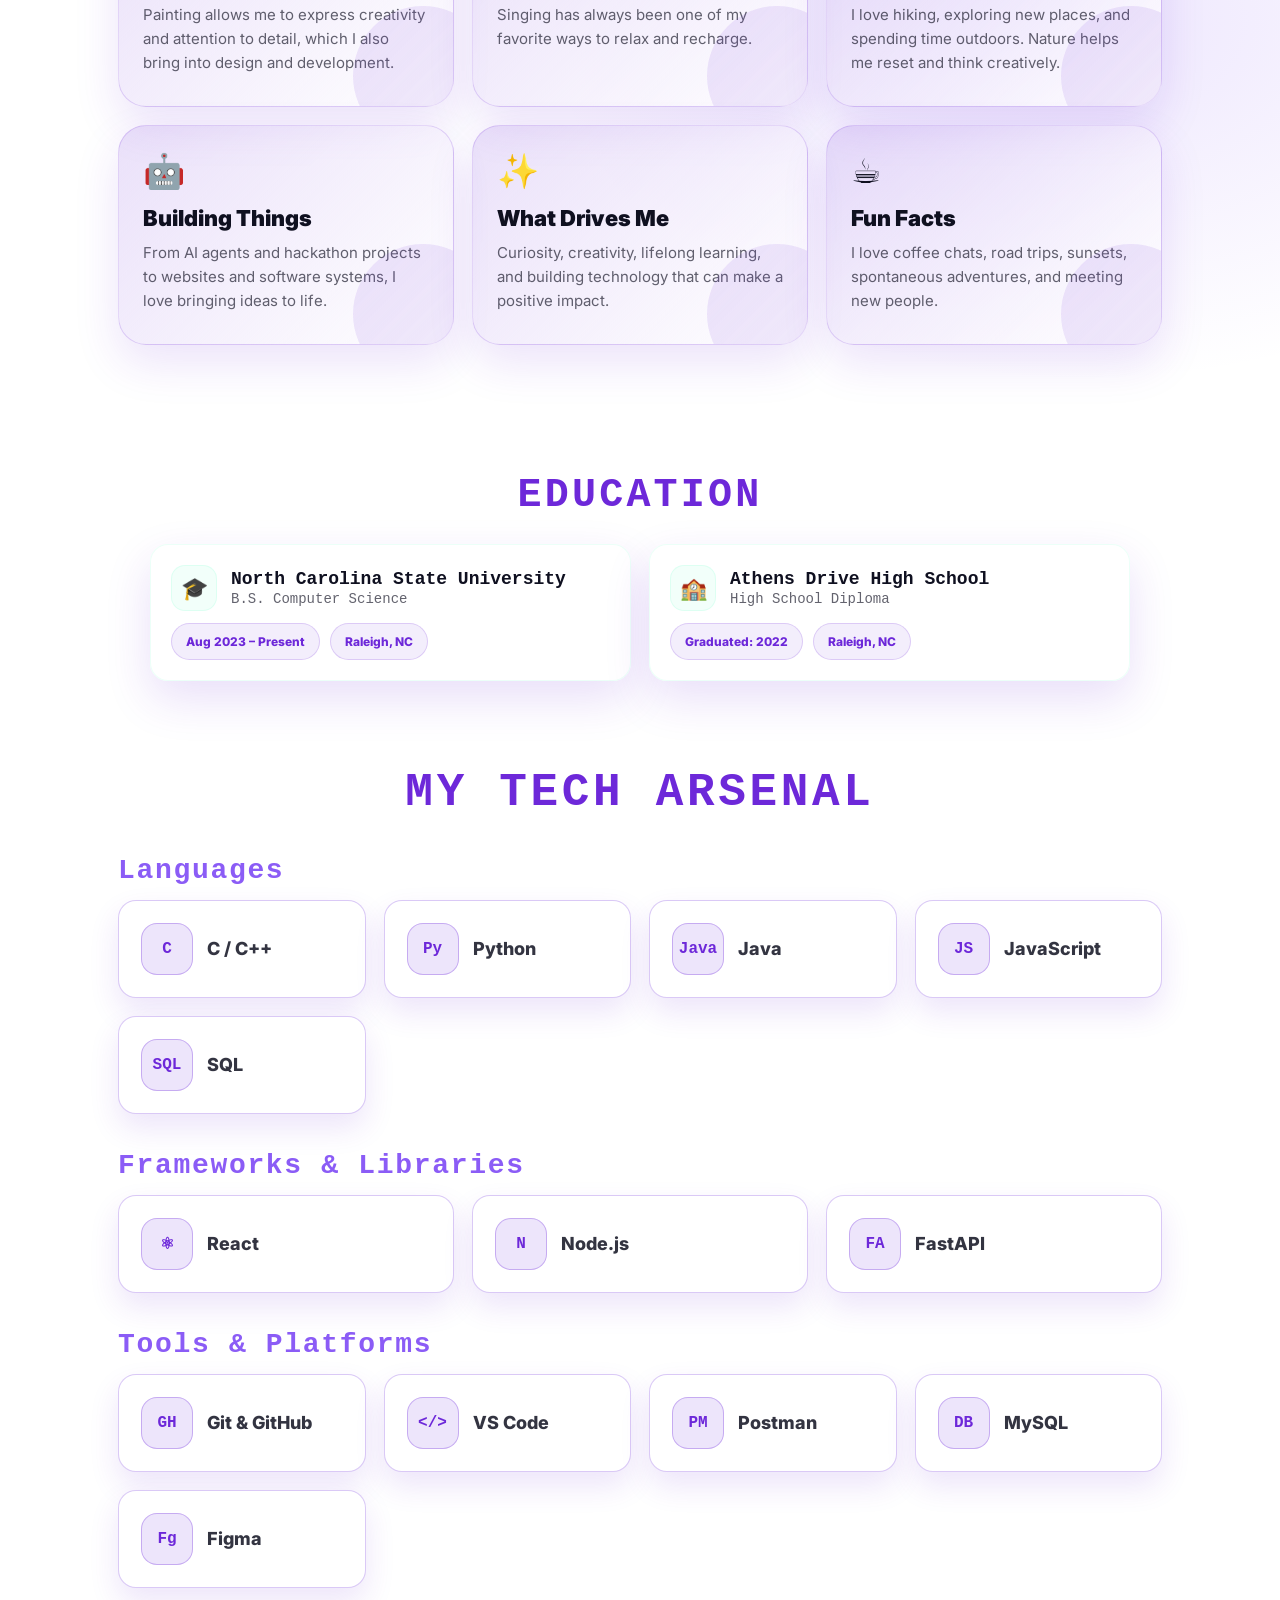
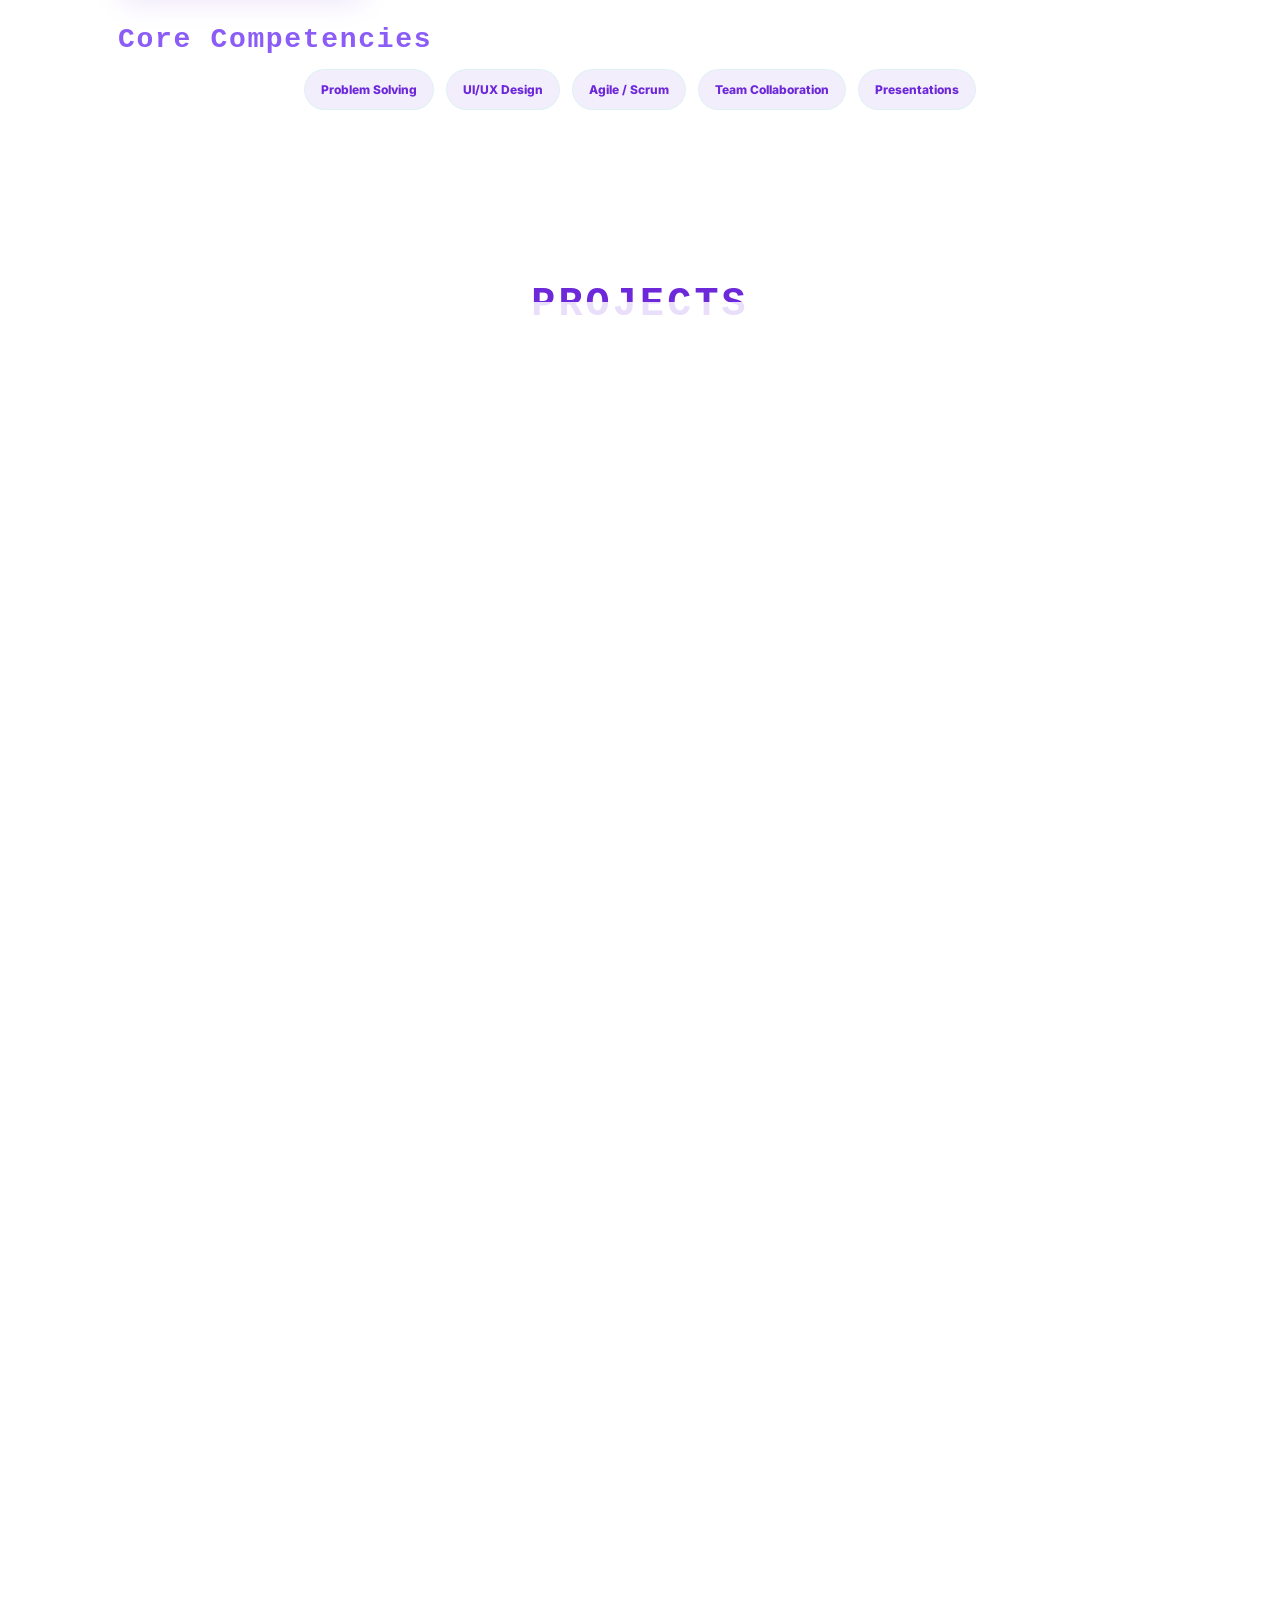
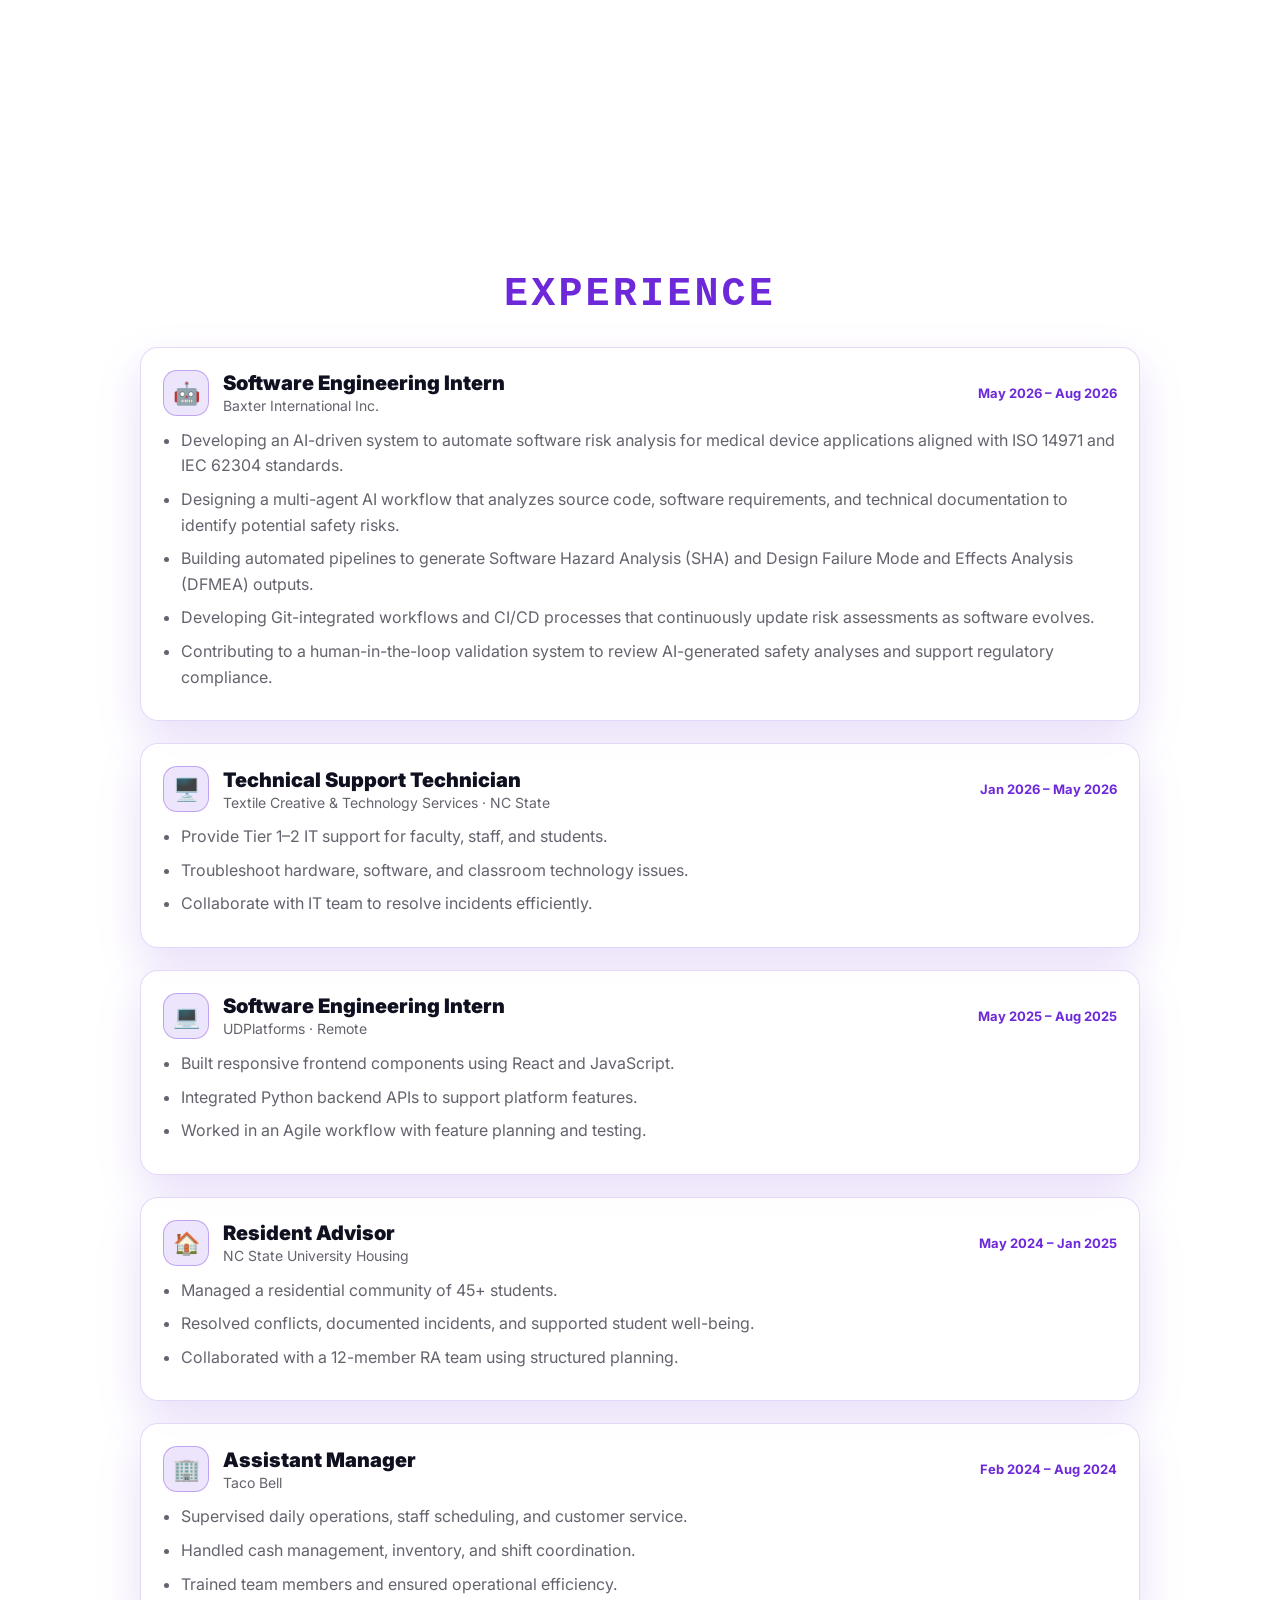
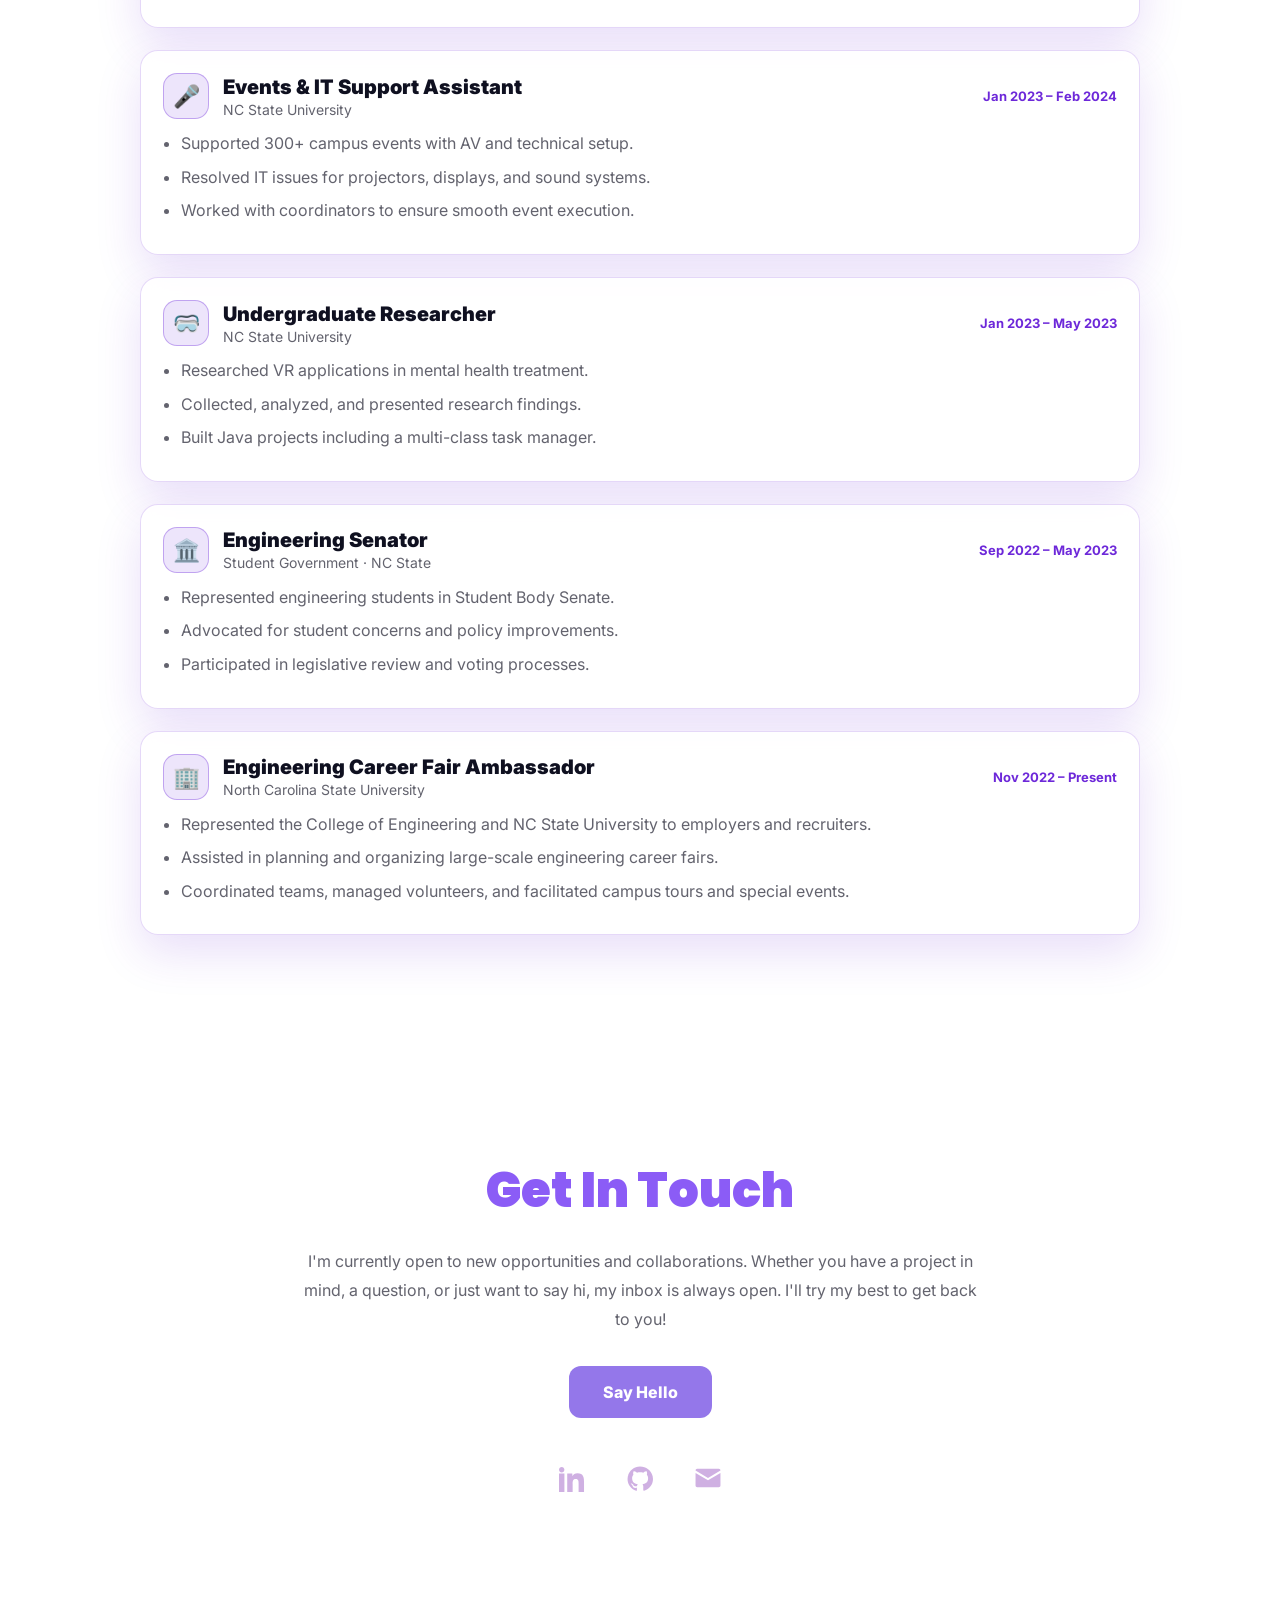
==== commit 0d97ba54: "Delete 'Life Outside Code' section from index.html Removed the 'Life Outside Code' section and its c" ====
--- a/index.html
+++ b/index.html
@@ -629,47 +629,6 @@
  </div>
 </section>
 
-     <section class="section reveal">
-  <h3 class="section-title neon">Life Outside Code ✨</h3>
-
-  <div class="skills-grid">
-
-    <div class="skill-card reveal-card">
-      <div class="skill-ico">🎨</div>
-      <div>
-        <div class="skill-name">Painting</div>
-        <p>I love expressing creativity through art and experimenting with styles.</p>
-      </div>
-    </div>
-
-    <div class="skill-card reveal-card">
-      <div class="skill-ico">🎤</div>
-      <div>
-        <div class="skill-name">Singing</div>
-        <p>Music helps me relax, express myself, and build confidence.</p>
-      </div>
-    </div>
-
-    <div class="skill-card reveal-card">
-      <div class="skill-ico">🌿</div>
-      <div>
-        <div class="skill-name">Hiking</div>
-        <p>I love exploring nature and going on hikes to reset and recharge.</p>
-      </div>
-    </div>
-
-    <div class="skill-card reveal-card">
-      <div class="skill-ico">✨</div>
-      <div>
-        <div class="skill-name">Creative Thinking</div>
-        <p>I enjoy blending creativity with tech to build meaningful experiences.</p>
-      </div>
-    </div>
-
-  </div>
-</section>
-
-
    <!-- CONTACT -->
 <section id="contact" class="section contact">
  <h3 class="contact-title">Get In Touch</h3>
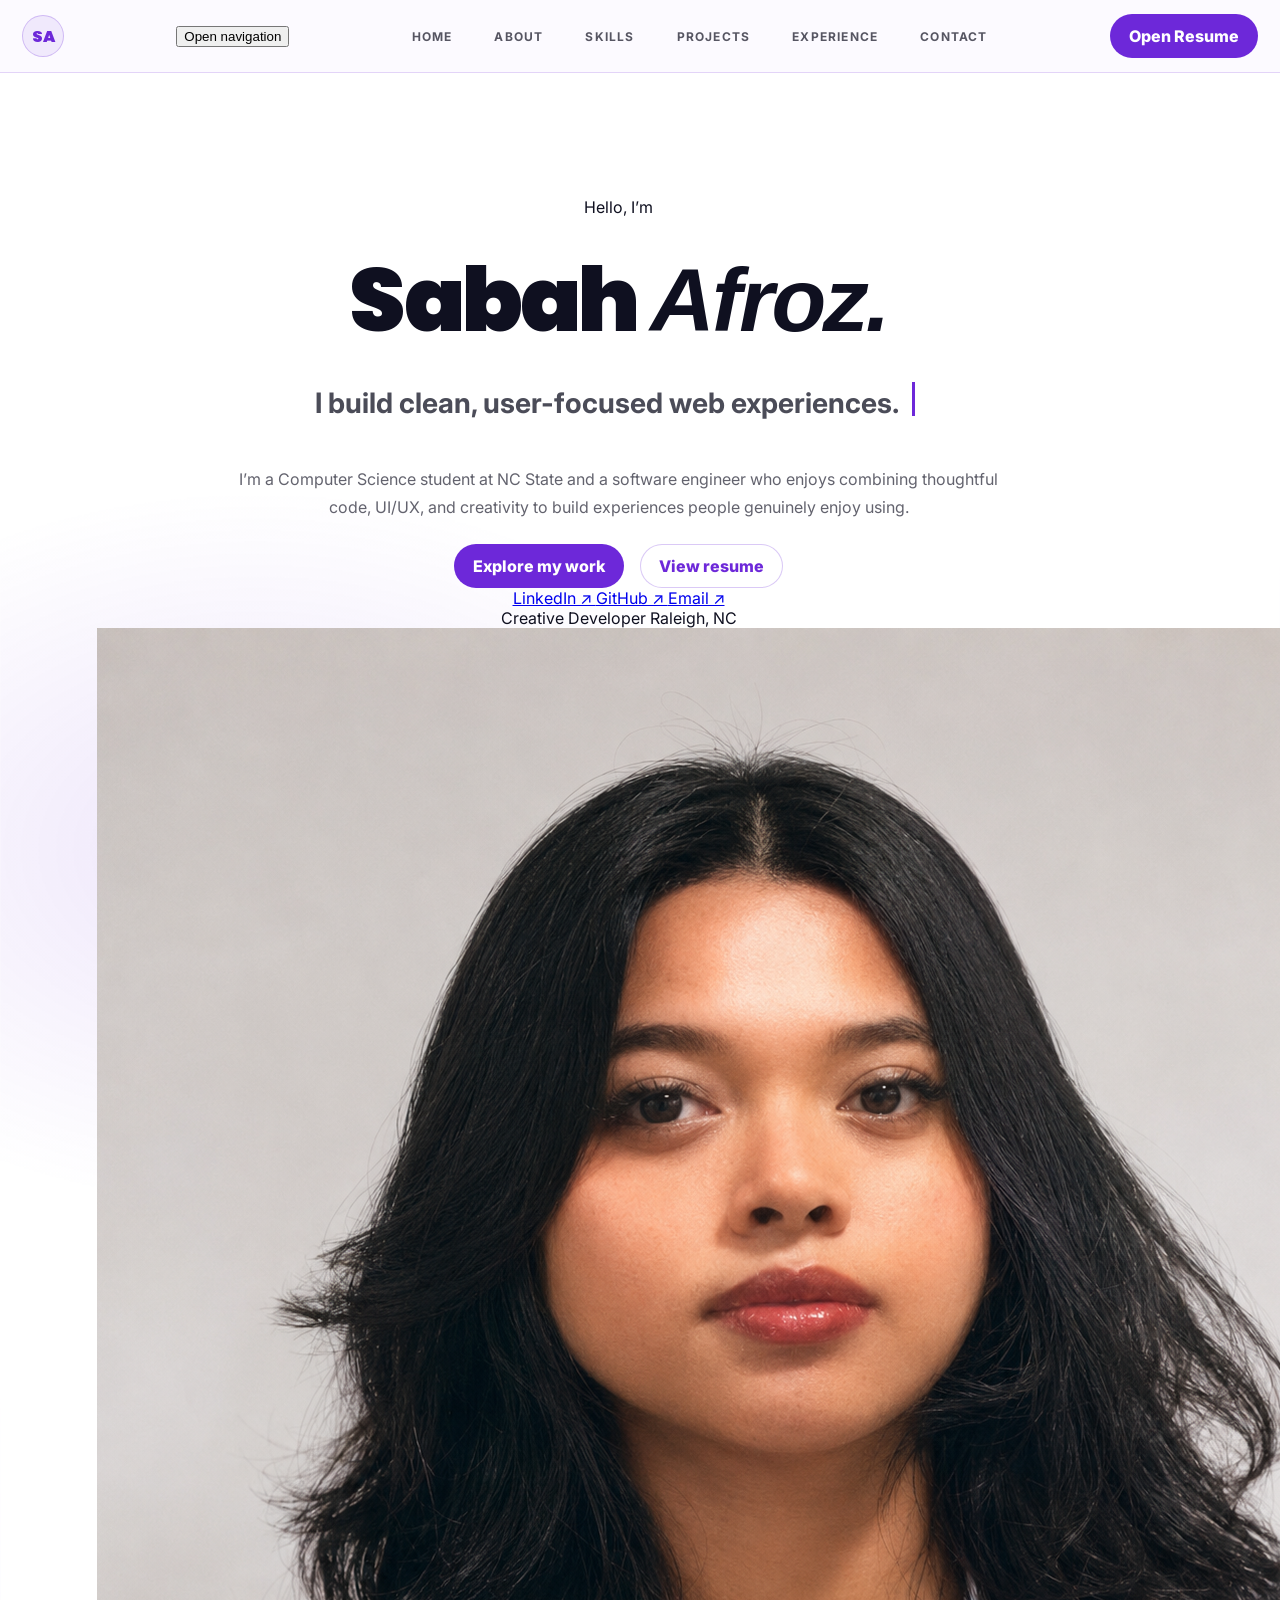
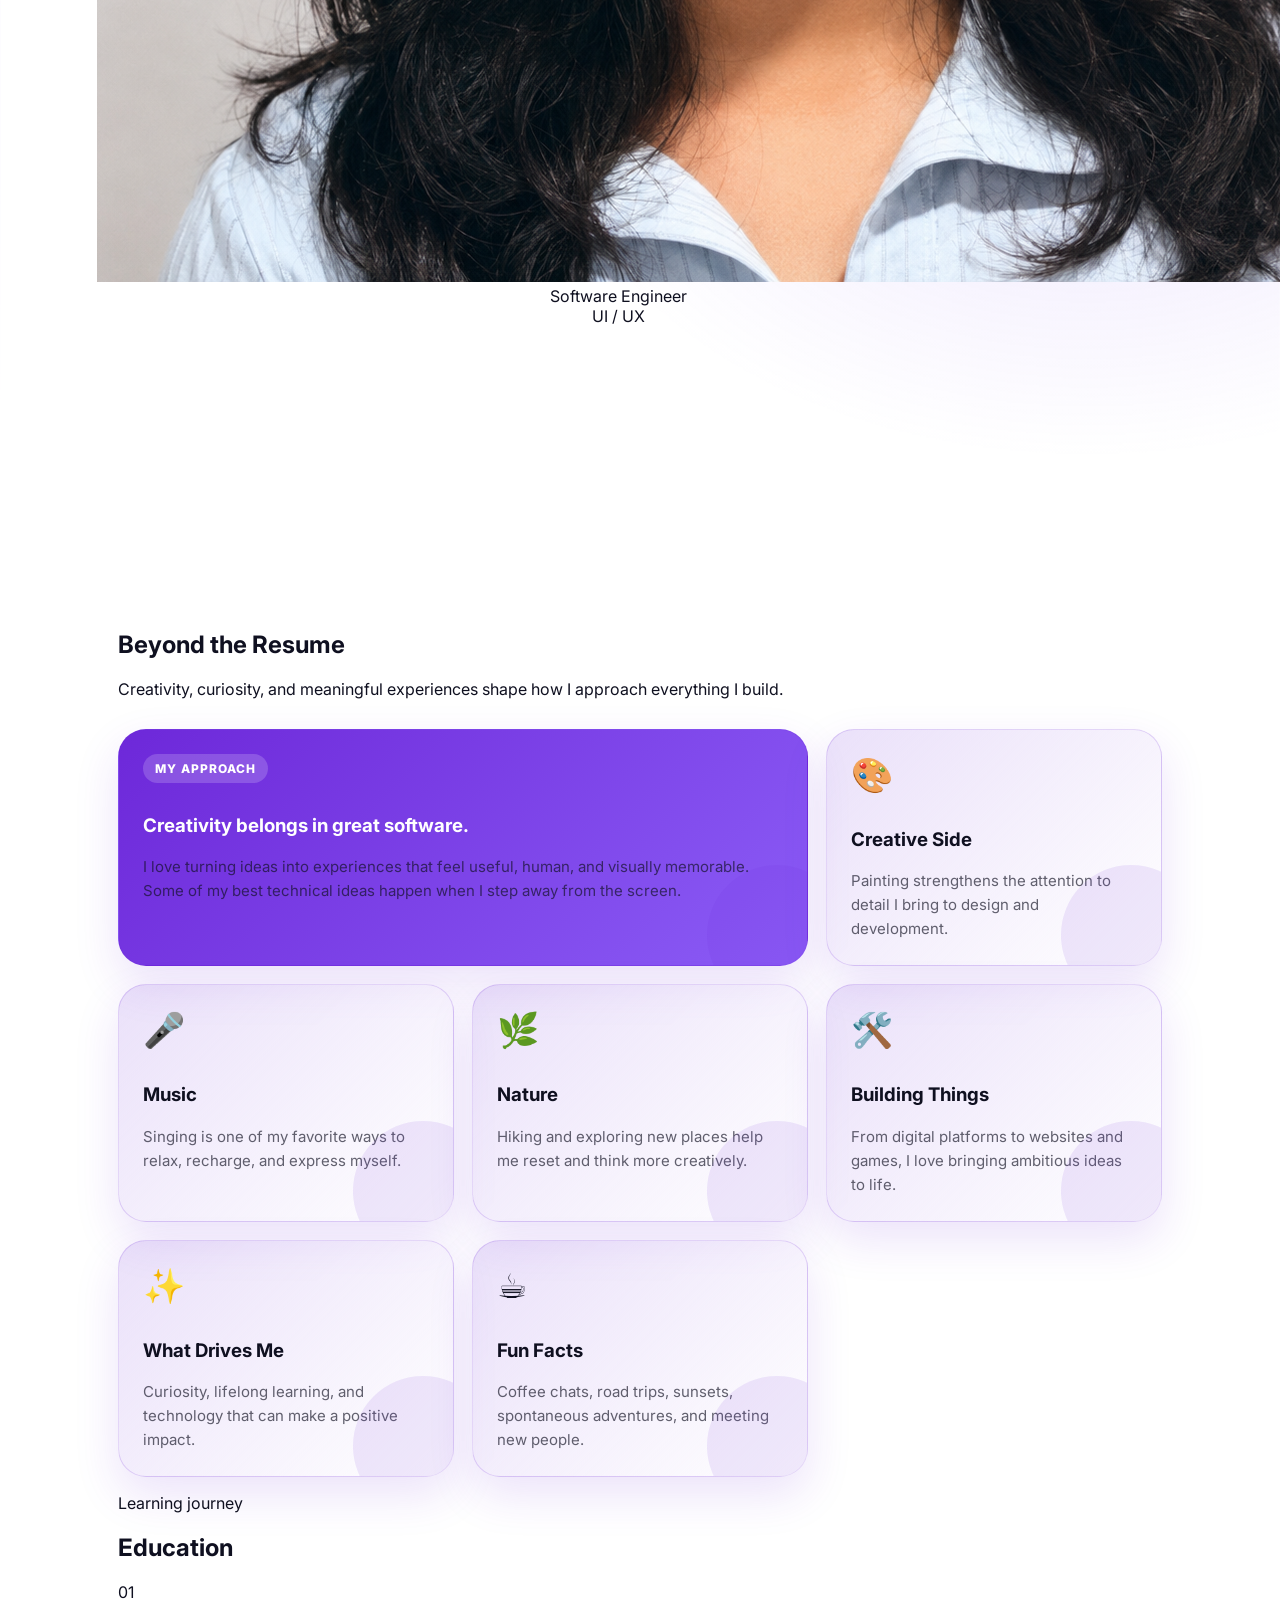
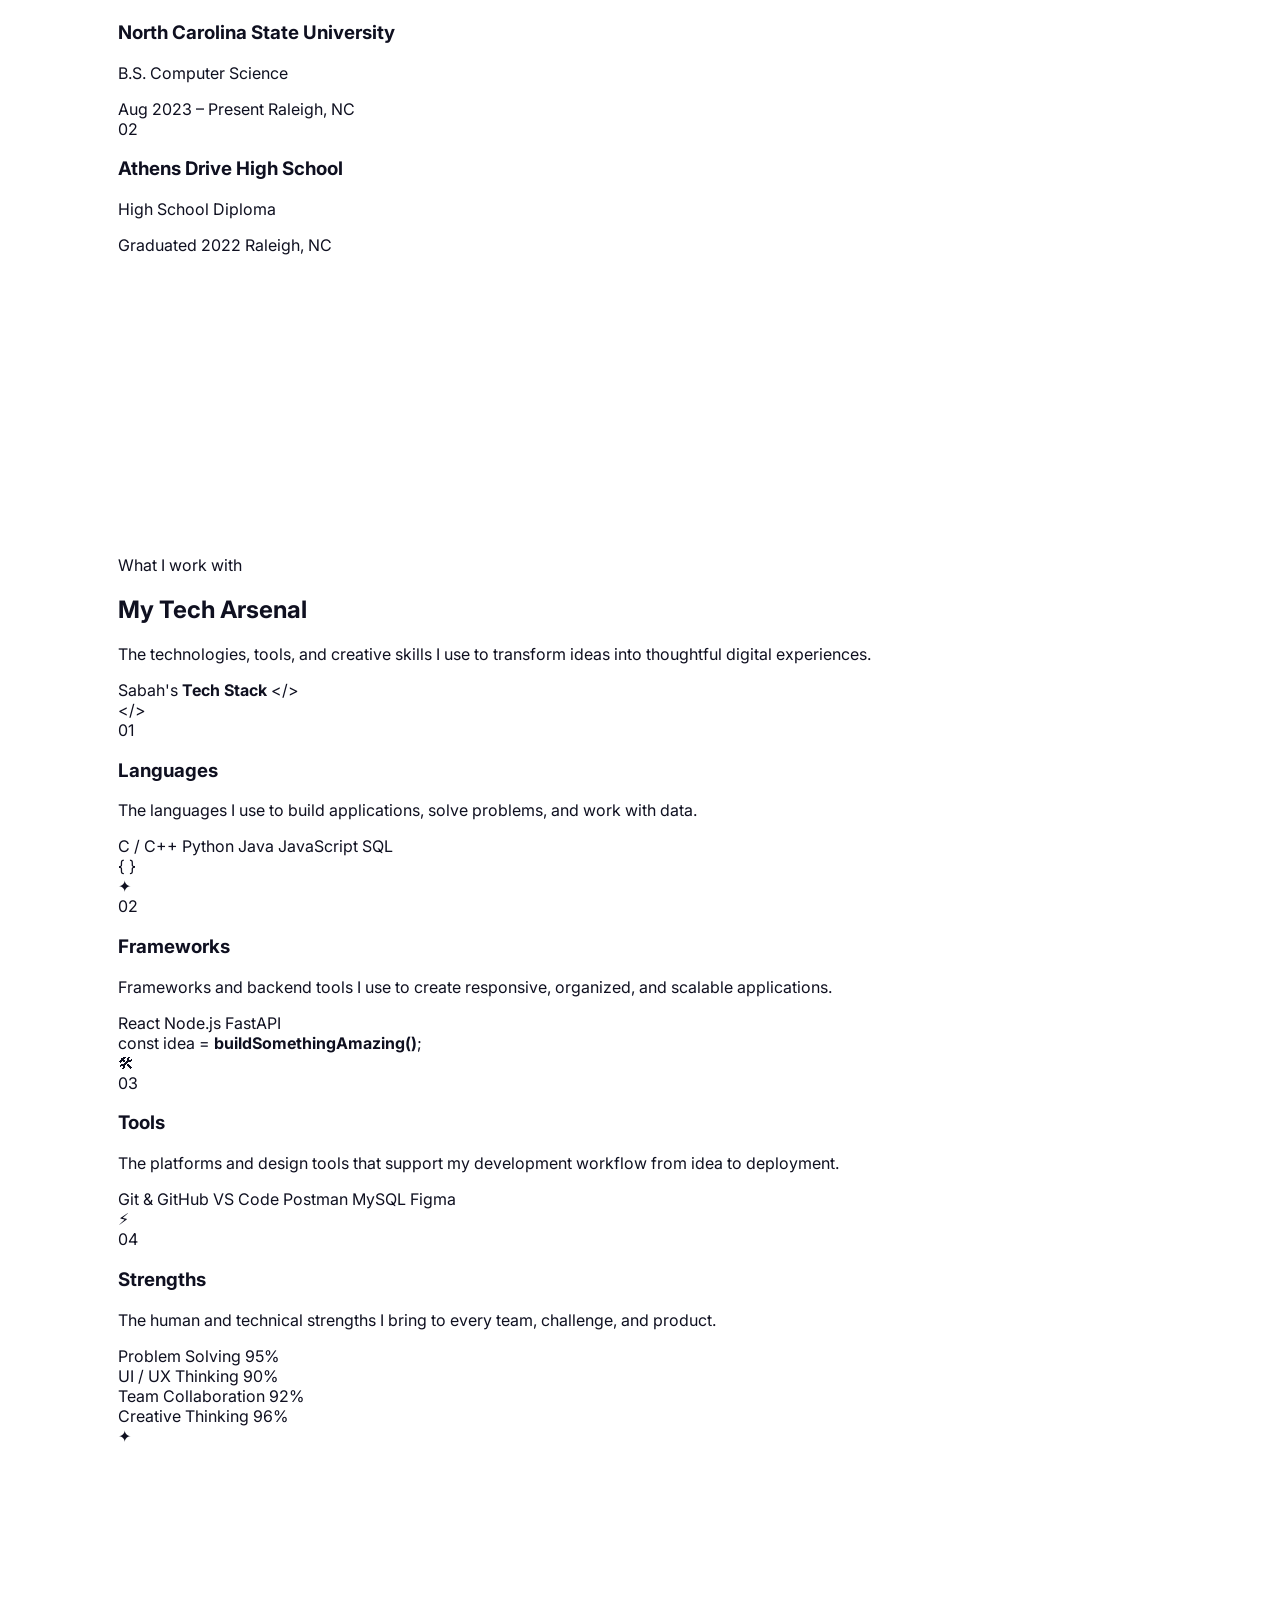
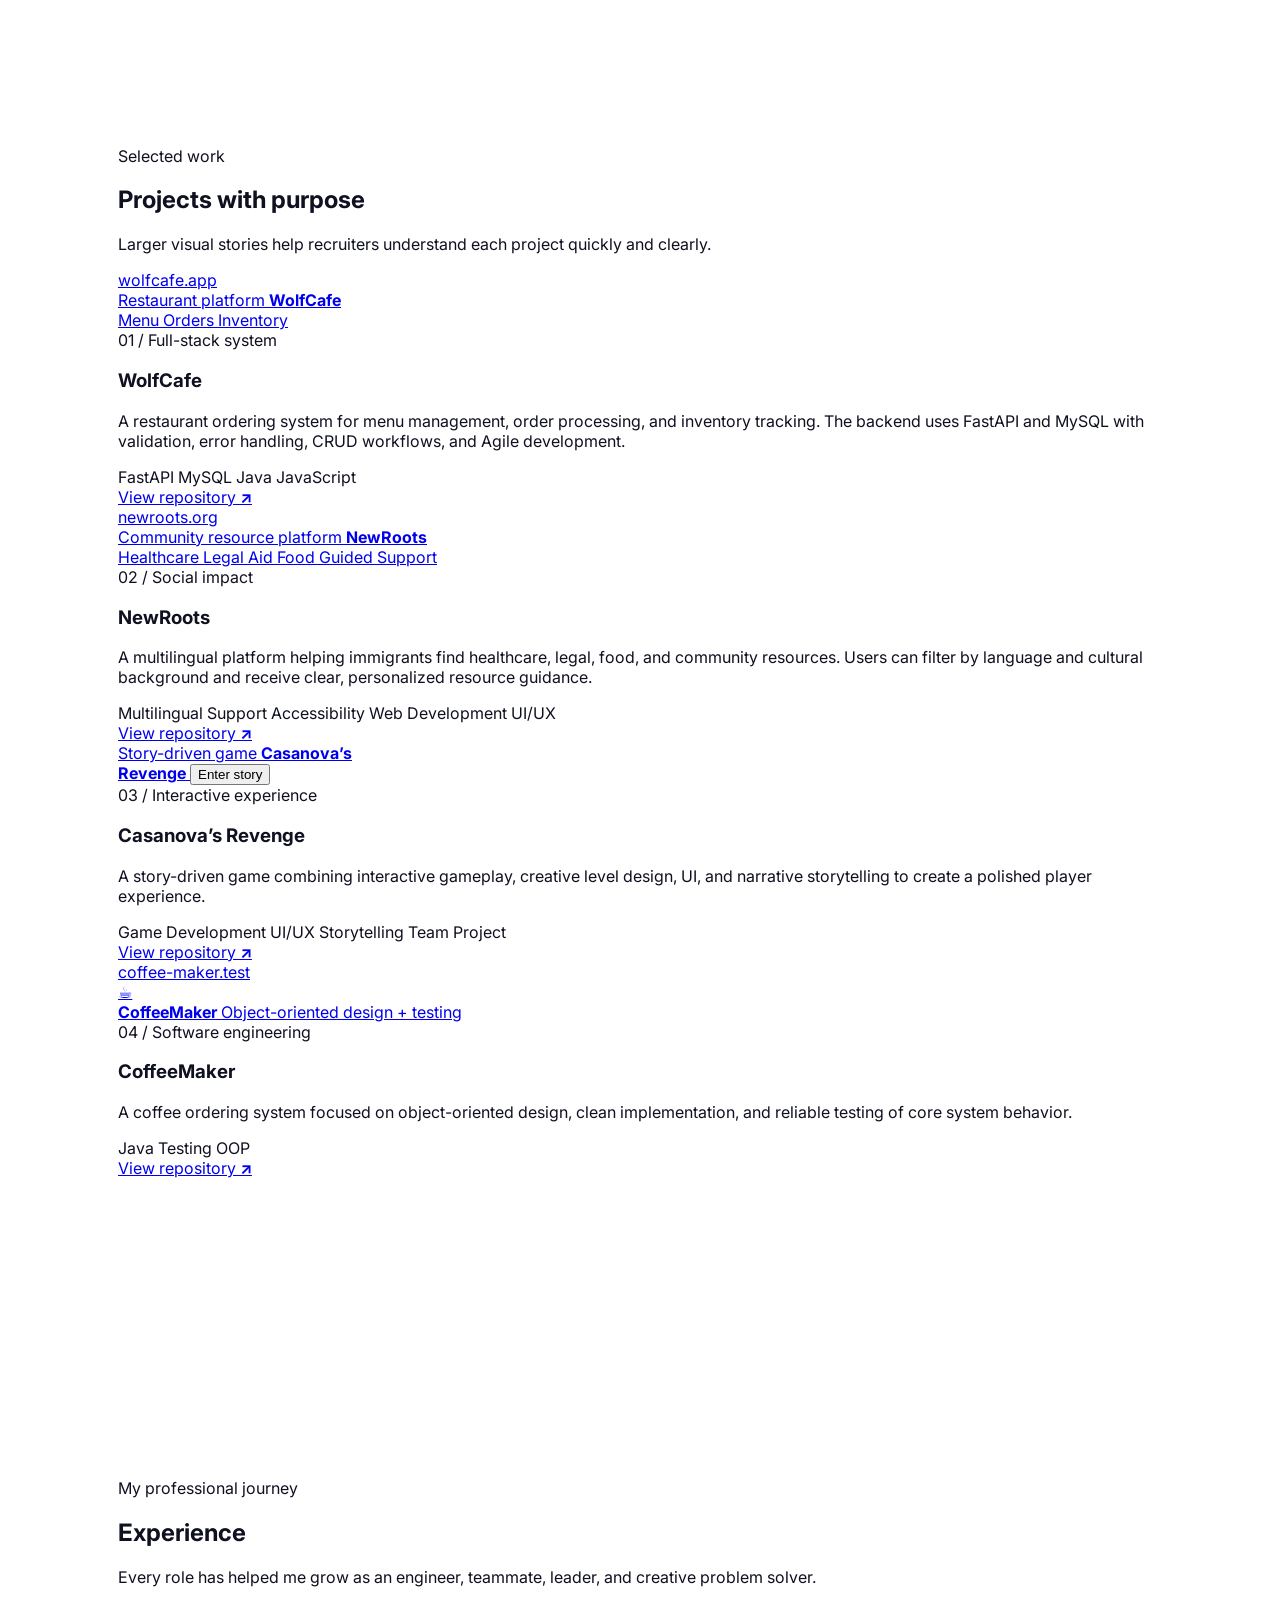
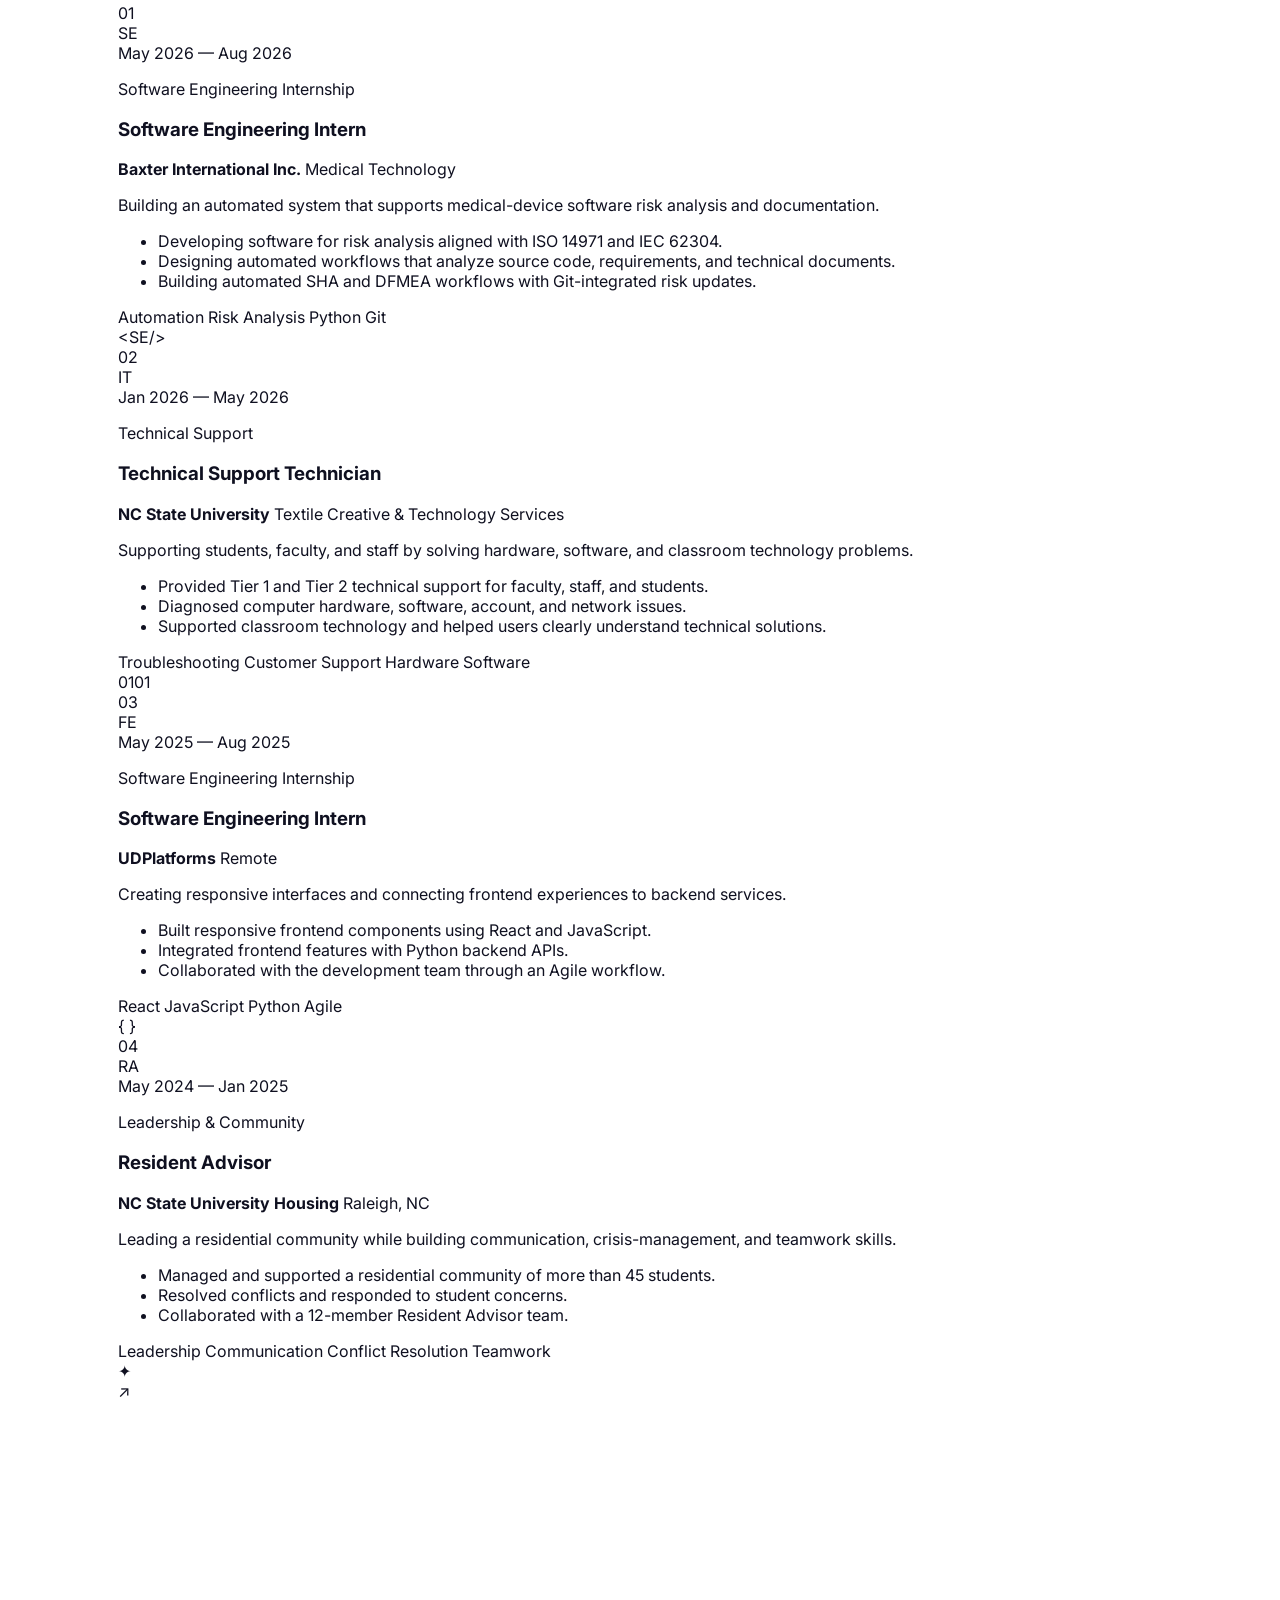
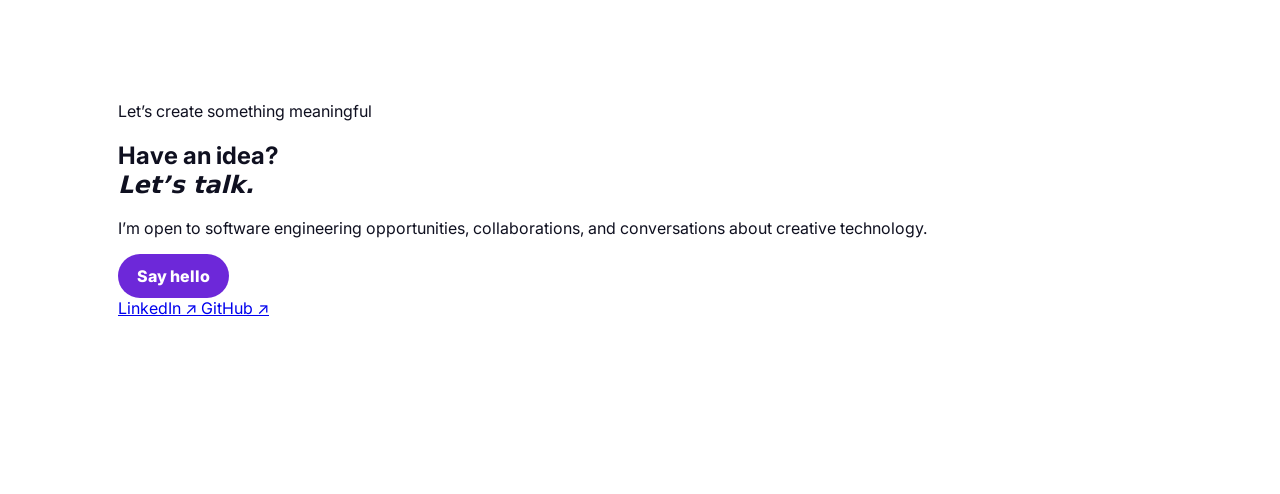
==== commit 3d50476e: "Update index.html" ====
--- a/index.html
+++ b/index.html
@@ -2,682 +2,1164 @@
 <html lang="en">
 <head>
   <meta charset="utf-8" />
-  <meta name="viewport" content="width=device-width,initial-scale=1" />
-
-  <title>Sabah Afroz – Software Engineer | Portfolio</title>
+  <meta name="viewport" content="width=device-width, initial-scale=1" />
+
+  <title>Sabah Afroz — Software Engineer</title>
 
   <meta
     name="description"
-    content="Sabah Afroz is a Computer Science student at NC State specializing in frontend development, UI/UX design, and building clean, user-focused web applications."
+    content="Sabah Afroz is a Computer Science student and software engineer building creative, accessible, user-focused digital experiences."
   />
 
-  <meta
-    name="keywords"
-    content="Sabah Afroz, NC State, Software Engineer, Portfolio, Frontend Developer, UI UX, Computer Science"
-  />
-
   <meta name="author" content="Sabah Afroz" />
 
-  <meta property="og:title" content="Sabah Afroz – Software Engineer | Portfolio" />
+  <meta property="og:title" content="Sabah Afroz — Software Engineer" />
 
   <meta
     property="og:description"
-    content="Frontend developer and UI/UX designer building clean and intuitive web experiences."
+    content="Creative developer building thoughtful, accessible digital experiences."
   />
 
   <meta property="og:url" content="https://sabahafroz.com" />
   <meta property="og:type" content="website" />
-
-  <!-- ADD THESE -->
   <meta property="og:image" content="https://sabahafroz.com/sabah.jpg" />
-  <meta name="twitter:card" content="summary_large_image" />
-  <meta name="twitter:image" content="https://sabahafroz.com/sabah.jpg" />
-  <!-- END -->
 
   <link rel="canonical" href="https://sabahafroz.com" />
   <link rel="stylesheet" href="./style.css" />
 </head>
 
 <body>
- <!-- TOP NAV -->
- <header class="topbar">
-   <a class="brand" href="#home">SA</a>
-
-
-   <nav class="nav">
-     <a class="nav-link" href="#home">Home</a>
-     <a class="nav-link" href="#about">About</a>
-     <a class="nav-link" href="#skills">Skills</a>
-     <a class="nav-link" href="#projects">Projects</a>
-     <a class="nav-link" href="#experience">Experience</a>
-     <a class="nav-link" href="#contact">Contact</a>
-   </nav>
-
-
-   <a class="btn primary" href="./Sabah_Afroz_Resume.pdf" target="_blank">Open Resume</a>
- </header>
-
-
- <main class="wrap">
-   <!-- HOME -->
-   <section id="home" class="section hero">
-     <div class="hero-inner">
-       <p class="kicker">Hi, my name is</p>
-
-
-       <h1 class="hero-title">Sabah Afroz<span class="dot"></span></h1>
-
-
-       <!-- TYPEWRITER LINE -->
-       <h2 class="hero-typing">
-         <span class="static">&nbsp;</span>
-         <span id="typing" class="typing"></span>
-         <span class="cursor" aria-hidden="true"></span>
-       </h2>
-
-
-       <p class="hero-text">
-         Computer Science student at NC State focused on frontend development, UI/UX, and clean design.
-         Passionate about creating interfaces that are intuitive, accessible, and visually engaging.
-       </p>
-      
-
-
-       <!-- SOCIAL ICONS -->
-       <div class="social">
-         <a class="icon-btn" href="https://www.linkedin.com/in/sabah-a-9b12311a3/" target="_blank" rel="noreferrer" aria-label="LinkedIn">
-           <svg viewBox="0 0 24 24" aria-hidden="true">
-             <path d="M4.98 3.5C4.98 4.88 3.88 6 2.5 6S0 4.88 0 3.5 1.12 1 2.5 1 4.98 2.12 4.98 3.5zM0 24h5V7H0v17zm7.5-17h4.8v2.3h.07c.67-1.27 2.3-2.6 4.73-2.6 5.06 0 6 3.33 6 7.67V24h-5v-7.7c0-1.84-.03-4.2-2.56-4.2-2.56 0-2.95 2-2.95 4.07V24h-5V7z"/>
-           </svg>
-         </a>
-
-
-         <a class="icon-btn" href="https://github.com/Sabahsanam" target="_blank" rel="noreferrer" aria-label="GitHub">
-           <svg viewBox="0 0 24 24" aria-hidden="true">
-             <path d="M12 .5C5.73.5.5 5.73.5 12c0 5.08 3.29 9.39 7.86 10.91.58.11.79-.25.79-.56v-2.17c-3.2.69-3.88-1.54-3.88-1.54-.53-1.34-1.3-1.7-1.3-1.7-1.06-.72.08-.71.08-.71 1.17.08 1.78 1.2 1.78 1.2 1.04 1.78 2.73 1.27 3.4.97.1-.75.41-1.27.74-1.56-2.55-.29-5.24-1.28-5.24-5.69 0-1.26.45-2.29 1.19-3.1-.12-.29-.52-1.47.11-3.07 0 0 .97-.31 3.18 1.18.92-.26 1.91-.39 2.9-.39.98 0 1.97.13 2.9.39 2.2-1.49 3.18-1.18 3.18-1.18.63 1.6.23 2.78.11 3.07.74.81 1.19 1.84 1.19 3.1 0 4.42-2.7 5.39-5.26 5.67.42.36.79 1.08.79 2.18v3.24c0 .31.21.68.8.56C20.71 21.39 24 17.08 24 12 24 5.73 18.77.5 12 .5z"/>
-           </svg>
-         </a>
-
-
-         <a class="icon-btn" href="mailto:safroz@ncsu.edu" aria-label="Email">
-           <svg viewBox="0 0 24 24" aria-hidden="true">
-             <path d="M12 13.065L.5 6.5V18c0 .83.67 1.5 1.5 1.5h20c.83 0 1.5-.67 1.5-1.5V6.5L12 13.065zm11.5-9.065A1.5 1.5 0 0022 2.5H2A1.5 1.5 0 00.5 4v.18L12 11.065 23.5 4.18V4z"/>
-           </svg>
-         </a>
-       </div>
-
-
-       <div class="hero-actions">
-         <a class="btn primary" href="#projects">View My Work</a>
-         <a class="btn primary" href="./Sabah_Afroz_Resume.pdf" target="_blank">Download Resume</a>
-       </div>
-
-
-       <a class="scroll" href="#about" aria-label="Scroll to About">
-         <span class="scroll-arrow"></span>
-       </a>
-     </div>
-   </section>
-
-   <!-- ABOUT + EDUCATION -->
-   <section id="about" class="section">
-
-  <h3 class="section-title neon">Beyond the Resume</h3>
-
-  <div class="glass about-card about-layout">
-
-    <div class="about-photo">
-      <img src="./sabah.jpg" alt="Sabah Afroz">
-    </div>
-
-    <div class="about-copy">
-
-      <h2 class="about-name"><strong>Hi, I am Sabah</strong> 👋</h2>
+  <div class="page-noise" aria-hidden="true"></div>
+  <div class="ambient ambient-one" aria-hidden="true"></div>
+  <div class="ambient ambient-two" aria-hidden="true"></div>
+
+  <header class="topbar">
+    <a class="brand" href="#home" aria-label="Sabah Afroz home">
+      SA
+    </a>
+
+    <button
+      class="menu-button"
+      type="button"
+      aria-expanded="false"
+      aria-controls="main-nav"
+    >
+      <span></span>
+      <span></span>
+      <span></span>
+      <span class="sr-only">Open navigation</span>
+    </button>
+
+    <nav class="nav" id="main-nav" aria-label="Main navigation">
+      <a class="nav-link" href="#home">Home</a>
+      <a class="nav-link" href="#about">About</a>
+      <a class="nav-link" href="#skills">Skills</a>
+      <a class="nav-link" href="#projects">Projects</a>
+      <a class="nav-link" href="#experience">Experience</a>
+      <a class="nav-link" href="#contact">Contact</a>
+    </nav>
+
+    <a
+      class="btn primary nav-resume"
+      href="./Sabah_Afroz_Resume.pdf"
+      target="_blank"
+      rel="noreferrer"
+    >
+      Open Resume
+    </a>
+  </header>
+
+  <main>
+    <!-- HERO SECTION -->
+    <section id="home" class="hero section">
+      <div class="hero-grid wrap">
+        <div class="hero-copy reveal">
+          <p class="eyebrow">
+            <span></span>
+            Hello, I’m
+          </p>
+
+          <h1 class="hero-title">
+            Sabah
+            <em>Afroz.</em>
+          </h1>
+
+          <h2 class="hero-typing" aria-live="polite">
+            <span id="typing"></span>
+            <span class="cursor" aria-hidden="true"></span>
+          </h2>
+
+          <p class="hero-text">
+            I’m a Computer Science student at NC State and a software
+            engineer who enjoys combining thoughtful code, UI/UX, and
+            creativity to build experiences people genuinely enjoy using.
+          </p>
+
+          <div class="hero-actions">
+            <a class="btn primary" href="#projects">
+              Explore my work
+            </a>
+
+            <a
+              class="btn secondary"
+              href="./Sabah_Afroz_Resume.pdf"
+              target="_blank"
+              rel="noreferrer"
+            >
+              View resume
+            </a>
+          </div>
+
+          <div class="social-row" aria-label="Social links">
+            <a
+              href="https://www.linkedin.com/in/sabah-a-9b12311a3/"
+              target="_blank"
+              rel="noreferrer"
+            >
+              LinkedIn ↗
+            </a>
+
+            <a
+              href="https://github.com/Sabahsanam"
+              target="_blank"
+              rel="noreferrer"
+            >
+              GitHub ↗
+            </a>
+
+            <a href="mailto:safroz@ncsu.edu">
+              Email ↗
+            </a>
+          </div>
+        </div>
+
+        <div class="hero-visual reveal" data-tilt>
+          <div class="portrait-shadow portrait-shadow-one"></div>
+          <div class="portrait-shadow portrait-shadow-two"></div>
+
+          <div class="portrait-card">
+            <div class="portrait-topline">
+              <span>Creative Developer</span>
+              <span>Raleigh, NC</span>
+            </div>
+
+            <!-- YOUR PHOTO -->
+            <img
+              src="./sabah.jpg"
+              alt="Portrait of Sabah Afroz"
+            />
+
+            <div class="portrait-caption">
+
+            </div>
+          </div>
+
+          <div class="floating-chip chip-code">
+            Software Engineer
+          </div>
+
+          <div class="floating-chip chip-design">
+            UI / UX
+          </div>
+
+          <div class="floating-chip chip-create">
+          </div>
+        </div>
+      </div>
+
+      <a
+        class="scroll-cue"
+        href="#about"
+        aria-label="Scroll to About"
+      >
+        <span>Scroll</span>
+        <i></i>
+      </a>
+    </section>
+
+    <!-- ABOUT SECTION -->
+    <section id="about" class="section about-section">
+      <div class="wrap">
+        <div class="section-heading reveal">
+          <p class="section-kicker">
+          </p>
+
+          <h2>Beyond the Resume</h2>
+
+          <p>
+          Creativity, curiosity, and meaningful experiences shape how I approach everything I build.
+          </p>
+        </div>
+
+        <div class="wrapped-grid">
+          <article
+            class="wrapped-card main-card reveal-card"
+            data-tilt
+          >
+            <span class="wrapped-label">
+              My approach
+            </span>
+
+            <h3>
+              Creativity belongs in great software.
+            </h3>
+
+            <p>
+              I love turning ideas into experiences that feel useful,
+              human, and visually memorable. Some of my best technical
+              ideas happen when I step away from the screen.
+            </p>
+          </article>
+
+          <article class="wrapped-card reveal-card" data-tilt>
+            <span class="wrapped-emoji">🎨</span>
+            <h3>Creative Side</h3>
+            <p>
+              Painting strengthens the attention to detail I bring to
+              design and development.
+            </p>
+          </article>
+
+          <article class="wrapped-card reveal-card" data-tilt>
+            <span class="wrapped-emoji">🎤</span>
+            <h3>Music</h3>
+            <p>
+              Singing is one of my favorite ways to relax, recharge,
+              and express myself.
+            </p>
+          </article>
+
+          <article class="wrapped-card reveal-card" data-tilt>
+            <span class="wrapped-emoji">🌿</span>
+            <h3>Nature</h3>
+            <p>
+              Hiking and exploring new places help me reset and think
+              more creatively.
+            </p>
+          </article>
+
+          <article class="wrapped-card reveal-card" data-tilt>
+            <span class="wrapped-emoji">🛠️</span>
+            <h3>Building Things</h3>
+            <p>
+              From digital platforms to websites and games, I love bringing
+              ambitious ideas to life.
+            </p>
+          </article>
+
+          <article class="wrapped-card reveal-card" data-tilt>
+            <span class="wrapped-emoji">✨</span>
+            <h3>What Drives Me</h3>
+            <p>
+              Curiosity, lifelong learning, and technology that can
+              make a positive impact.
+            </p>
+          </article>
+
+          <article class="wrapped-card reveal-card" data-tilt>
+            <span class="wrapped-emoji">☕</span>
+            <h3>Fun Facts</h3>
+            <p>
+              Coffee chats, road trips, sunsets, spontaneous adventures,
+              and meeting new people.
+            </p>
+          </article>
+        </div>
+
+        <div class="education-block">
+          <div class="section-heading compact reveal">
+            <p class="section-kicker">
+              Learning journey
+            </p>
+
+            <h2>Education</h2>
+          </div>
+
+          <div class="education-grid">
+            <article class="education-card reveal-card" data-tilt>
+              <span class="education-number">01</span>
+
+              <div>
+                <h3>North Carolina State University</h3>
+                <p>B.S. Computer Science</p>
+
+                <div class="tag-row">
+                  <span>Aug 2023 – Present</span>
+                  <span>Raleigh, NC</span>
+                </div>
+              </div>
+            </article>
+
+            <article class="education-card reveal-card" data-tilt>
+              <span class="education-number">02</span>
+
+              <div>
+                <h3>Athens Drive High School</h3>
+                <p>High School Diploma</p>
+
+                <div class="tag-row">
+                  <span>Graduated 2022</span>
+                  <span>Raleigh, NC</span>
+                </div>
+              </div>
+            </article>
+          </div>
+        </div>
+      </div>
+    </section>
+
+    <!-- SKILLS SECTION -->
+<section id="skills" class="section skills-section">
+  <div class="skills-background-shape skills-shape-one"></div>
+  <div class="skills-background-shape skills-shape-two"></div>
+
+  <div class="wrap">
+    <div class="section-heading skills-heading reveal">
+      <p class="section-kicker">What I work with</p>
+      <h2>My Tech Arsenal</h2>
 
       <p>
-        I am a Computer Science student at NC State University who loves
-        building things that make life easier and more meaningful.
-
-        Whether I am developing software, exploring AI, participating in
-        hackathons, or designing interfaces. I enjoy turning ideas into
-        experiences that people genuinely enjoy using.
-
-        Outside of technology, you will usually find me painting, singing,
-        exploring new hiking trails, or spending time in nature. I believe
-        creativity plays a huge role in great software, and some of my best
-        ideas happen away from the screen.
-      </p>
-
-    </div>
-
-  </div>
-
-  <div class="wrapped-grid">
-
-    <div class="wrapped-card">
-      <span class="wrapped-emoji">🎨</span>
-      <h4>Creative Side</h4>
-      <p>
-        Painting allows me to express creativity and attention to detail,
-        which I also bring into design and development.
+        The technologies, tools, and creative skills I use to transform
+        ideas into thoughtful digital experiences.
       </p>
     </div>
 
-    <div class="wrapped-card">
-      <span class="wrapped-emoji">🎵</span>
-      <h4>Music</h4>
+    <div class="tech-arsenal">
+      <!-- CENTER 3D ORB -->
+      <div class="tech-center reveal">
+        <div class="tech-orbit orbit-one"></div>
+        <div class="tech-orbit orbit-two"></div>
+        <div class="tech-orbit orbit-three"></div>
+
+        <div class="tech-core" data-tilt>
+          <div class="tech-core-glow"></div>
+
+          <span class="tech-core-small">Sabah's</span>
+          <strong>Tech</strong>
+          <strong>Stack</strong>
+
+          <span class="tech-core-symbol">&lt;/&gt;</span>
+        </div>
+
+        <span class="orbit-dot dot-one"></span>
+        <span class="orbit-dot dot-two"></span>
+        <span class="orbit-dot dot-three"></span>
+        <span class="orbit-dot dot-four"></span>
+      </div>
+
+      <!-- LANGUAGE CARD -->
+      <article class="tech-card tech-card-languages reveal-card" data-tilt>
+        <div class="tech-card-top">
+          <div class="tech-icon">&lt;/&gt;</div>
+          <span class="tech-number">01</span>
+        </div>
+
+        <h3>Languages</h3>
+
+        <p>
+          The languages I use to build applications, solve problems,
+          and work with data.
+        </p>
+
+        <div class="tech-pill-list">
+          <span class="tech-pill">
+            <i class="pill-dot"></i>
+            C / C++
+          </span>
+
+          <span class="tech-pill">
+            <i class="pill-dot"></i>
+            Python
+          </span>
+
+          <span class="tech-pill">
+            <i class="pill-dot"></i>
+            Java
+          </span>
+
+          <span class="tech-pill">
+            <i class="pill-dot"></i>
+            JavaScript
+          </span>
+
+          <span class="tech-pill">
+            <i class="pill-dot"></i>
+            SQL
+          </span>
+        </div>
+
+        <div class="tech-card-decoration">
+          <span>{</span>
+          <span>}</span>
+        </div>
+      </article>
+
+      <!-- FRAMEWORK CARD -->
+      <article class="tech-card tech-card-frameworks reveal-card" data-tilt>
+        <div class="tech-card-top">
+          <div class="tech-icon">✦</div>
+          <span class="tech-number">02</span>
+        </div>
+
+        <h3>Frameworks</h3>
+
+        <p>
+          Frameworks and backend tools I use to create responsive,
+          organized, and scalable applications.
+        </p>
+
+        <div class="tech-pill-list">
+          <span class="tech-pill">
+            <i class="pill-dot"></i>
+            React
+          </span>
+
+          <span class="tech-pill">
+            <i class="pill-dot"></i>
+            Node.js
+          </span>
+
+          <span class="tech-pill">
+            <i class="pill-dot"></i>
+            FastAPI
+          </span>
+        </div>
+
+        <div class="framework-window">
+          <div class="framework-window-bar">
+            <span></span>
+            <span></span>
+            <span></span>
+          </div>
+
+          <div class="framework-code">
+            <span>const</span> idea =
+            <strong>buildSomethingAmazing()</strong>;
+          </div>
+        </div>
+      </article>
+
+      <!-- TOOLS CARD -->
+      <article class="tech-card tech-card-tools reveal-card" data-tilt>
+        <div class="tech-card-top">
+          <div class="tech-icon">🛠</div>
+          <span class="tech-number">03</span>
+        </div>
+
+        <h3>Tools</h3>
+
+        <p>
+          The platforms and design tools that support my development
+          workflow from idea to deployment.
+        </p>
+
+        <div class="tech-pill-list">
+          <span class="tech-pill">
+            <i class="pill-dot"></i>
+            Git & GitHub
+          </span>
+
+          <span class="tech-pill">
+            <i class="pill-dot"></i>
+            VS Code
+          </span>
+
+          <span class="tech-pill">
+            <i class="pill-dot"></i>
+            Postman
+          </span>
+
+          <span class="tech-pill">
+            <i class="pill-dot"></i>
+            MySQL
+          </span>
+
+          <span class="tech-pill">
+            <i class="pill-dot"></i>
+            Figma
+          </span>
+        </div>
+
+        <div class="tool-cubes" aria-hidden="true">
+          <span class="tool-cube cube-one"></span>
+          <span class="tool-cube cube-two"></span>
+          <span class="tool-cube cube-three"></span>
+        </div>
+      </article>
+
+      <!-- STRENGTHS CARD -->
+      <article class="tech-card tech-card-strengths reveal-card" data-tilt>
+        <div class="tech-card-top">
+          <div class="tech-icon">⚡</div>
+          <span class="tech-number">04</span>
+        </div>
+
+        <h3>Strengths</h3>
+
+        <p>
+          The human and technical strengths I bring to every team,
+          challenge, and product.
+        </p>
+
+        <div class="strength-meter">
+          <div class="strength-label">
+            <span>Problem Solving</span>
+            <span>95%</span>
+          </div>
+
+          <div class="strength-track">
+            <span style="width: 95%"></span>
+          </div>
+        </div>
+
+        <div class="strength-meter">
+          <div class="strength-label">
+            <span>UI / UX Thinking</span>
+            <span>90%</span>
+          </div>
+
+          <div class="strength-track">
+            <span style="width: 90%"></span>
+          </div>
+        </div>
+
+        <div class="strength-meter">
+          <div class="strength-label">
+            <span>Team Collaboration</span>
+            <span>92%</span>
+          </div>
+
+          <div class="strength-track">
+            <span style="width: 92%"></span>
+          </div>
+        </div>
+
+        <div class="strength-meter">
+          <div class="strength-label">
+            <span>Creative Thinking</span>
+            <span>96%</span>
+          </div>
+
+          <div class="strength-track">
+            <span style="width: 96%"></span>
+          </div>
+        </div>
+      </article>
+    </div>
+
+    <div class="skills-bottom-message reveal">
+      <span class="skills-message-icon">✦</span>
+
+
+    </div>
+  </div>
+</section>
+
+    <!-- PROJECTS SECTION -->
+    <section id="projects" class="section projects-section">
+      <div class="wrap">
+        <div class="section-heading reveal">
+          <p class="section-kicker">
+            Selected work
+          </p>
+
+          <h2>Projects with purpose</h2>
+
+          <p>
+            Larger visual stories help recruiters understand each
+            project quickly and clearly.
+          </p>
+        </div>
+
+        <div class="project-list">
+          <!-- WOLFCAFE -->
+          <article class="project-row reveal-card">
+            <a
+              class="project-visual project-wolf"
+              href="https://github.com/Sabahsanam/wolfCafe"
+              target="_blank"
+              rel="noreferrer"
+              data-tilt
+            >
+              <div class="browser">
+                <div class="browser-bar">
+                  <i></i>
+                  <i></i>
+                  <i></i>
+                  <span>wolfcafe.app</span>
+                </div>
+
+                <div class="mockup-content">
+                  <span class="mockup-eyebrow">
+                    Restaurant platform
+                  </span>
+
+                  <strong>WolfCafe</strong>
+
+                  <div class="mockup-menu">
+                    <span>Menu</span>
+                    <span>Orders</span>
+                    <span>Inventory</span>
+                  </div>
+                </div>
+              </div>
+            </a>
+
+            <div class="project-copy">
+              <span class="project-index">
+                01 / Full-stack system
+              </span>
+
+              <h3>WolfCafe</h3>
+
+              <p>
+                A restaurant ordering system for menu management,
+                order processing, and inventory tracking. The backend
+                uses FastAPI and MySQL with validation, error handling,
+                CRUD workflows, and Agile development.
+              </p>
+
+              <div class="tag-row">
+                <span>FastAPI</span>
+                <span>MySQL</span>
+                <span>Java</span>
+                <span>JavaScript</span>
+              </div>
+
+              <a
+                class="project-link"
+                href="https://github.com/Sabahsanam/wolfCafe"
+                target="_blank"
+                rel="noreferrer"
+              >
+                View repository
+                <b>↗</b>
+              </a>
+            </div>
+          </article>
+
+          <!-- NEWROOTS -->
+          <article class="project-row reverse reveal-card">
+            <a
+              class="project-visual project-roots"
+              href="https://github.com/trish222/newroots"
+              target="_blank"
+              rel="noreferrer"
+              data-tilt
+            >
+              <div class="browser">
+                <div class="browser-bar">
+                  <i></i>
+                  <i></i>
+                  <i></i>
+                  <span>newroots.org</span>
+                </div>
+
+                <div class="mockup-content">
+                  <span class="mockup-eyebrow">
+                    Community resource platform
+                  </span>
+
+                  <strong>NewRoots</strong>
+
+                  <div class="resource-bubbles">
+                    <span>Healthcare</span>
+                    <span>Legal Aid</span>
+                    <span>Food</span>
+                    <span>Guided Support</span>
+                  </div>
+                </div>
+              </div>
+            </a>
+
+            <div class="project-copy">
+              <span class="project-index">
+                02 / Social impact
+              </span>
+
+              <h3>NewRoots</h3>
+
+              <p>
+                A multilingual platform helping immigrants find
+                healthcare, legal, food, and community resources.
+                Users can filter by language and cultural background
+                and receive clear, personalized resource guidance.
+              </p>
+
+              <div class="tag-row">
+                <span>Multilingual Support</span>
+                <span>Accessibility</span>
+                <span>Web Development</span>
+                <span>UI/UX</span>
+              </div>
+
+              <a
+                class="project-link"
+                href="https://github.com/trish222/newroots"
+                target="_blank"
+                rel="noreferrer"
+              >
+                View repository
+                <b>↗</b>
+              </a>
+            </div>
+          </article>
+
+          <!-- CASANOVA'S REVENGE -->
+          <article class="project-row reveal-card">
+            <a
+              class="project-visual project-game"
+              href="https://github.com/Sabahsanam/casanovasrevenge/tree/main"
+              target="_blank"
+              rel="noreferrer"
+              data-tilt
+            >
+              <div class="browser game-screen">
+                <div class="game-stars"></div>
+
+                <span class="mockup-eyebrow">
+                  Story-driven game
+                </span>
+
+                <strong>
+                  Casanova’s
+                  <br />
+                  Revenge
+                </strong>
+
+                <button type="button" tabindex="-1">
+                  Enter story
+                </button>
+              </div>
+            </a>
+
+            <div class="project-copy">
+              <span class="project-index">
+                03 / Interactive experience
+              </span>
+
+              <h3>Casanova’s Revenge</h3>
+
+              <p>
+                A story-driven game combining interactive gameplay,
+                creative level design, UI, and narrative storytelling
+                to create a polished player experience.
+              </p>
+
+              <div class="tag-row">
+                <span>Game Development</span>
+                <span>UI/UX</span>
+                <span>Storytelling</span>
+                <span>Team Project</span>
+              </div>
+
+              <a
+                class="project-link"
+                href="https://github.com/Sabahsanam/casanovasrevenge/tree/main"
+                target="_blank"
+                rel="noreferrer"
+              >
+                View repository
+                <b>↗</b>
+              </a>
+            </div>
+          </article>
+
+          <!-- COFFEE MAKER -->
+          <article class="project-row reverse reveal-card">
+            <a
+              class="project-visual project-coffee"
+              href="https://github.com/Sabahsanam/coffee_maker"
+              target="_blank"
+              rel="noreferrer"
+              data-tilt
+            >
+              <div class="browser">
+                <div class="browser-bar">
+                  <i></i>
+                  <i></i>
+                  <i></i>
+                  <span>coffee-maker.test</span>
+                </div>
+
+                <div class="coffee-cup">
+                  ☕
+                </div>
+
+                <strong>CoffeeMaker</strong>
+
+                <span class="mockup-eyebrow">
+                  Object-oriented design + testing
+                </span>
+              </div>
+            </a>
+
+            <div class="project-copy">
+              <span class="project-index">
+                04 / Software engineering
+              </span>
+
+              <h3>CoffeeMaker</h3>
+
+              <p>
+                A coffee ordering system focused on object-oriented
+                design, clean implementation, and reliable testing
+                of core system behavior.
+              </p>
+
+              <div class="tag-row">
+                <span>Java</span>
+                <span>Testing</span>
+                <span>OOP</span>
+              </div>
+
+              <a
+                class="project-link"
+                href="https://github.com/Sabahsanam/coffee_maker"
+                target="_blank"
+                rel="noreferrer"
+              >
+                View repository
+                <b>↗</b>
+              </a>
+            </div>
+          </article>
+        </div>
+      </div>
+    </section>
+
+<!-- EXPERIENCE SECTION -->
+<section id="experience" class="section experience-section">
+  <div class="experience-glow experience-glow-one"></div>
+  <div class="experience-glow experience-glow-two"></div>
+
+  <div class="wrap">
+    <div class="section-heading experience-heading reveal">
+      <p class="section-kicker">My professional journey</p>
+
+      <h2>Experience</h2>
+
       <p>
-        Singing has always been one of my favorite ways to relax and
-        recharge.
+        Every role has helped me grow as an engineer, teammate, leader,
+        and creative problem solver.
       </p>
     </div>
 
-    <div class="wrapped-card">
-      <span class="wrapped-emoji">🌲</span>
-      <h4>Nature</h4>
-      <p>
-        I love hiking, exploring new places, and spending time outdoors.
-        Nature helps me reset and think creatively.
-      </p>
+    <div class="career-timeline">
+      <div class="timeline-line" aria-hidden="true"></div>
+
+      <!-- BAXTER -->
+      <article class="career-item career-item-left reveal-card">
+        <div class="timeline-marker">
+          <span>01</span>
+        </div>
+
+        <div class="experience-3d-card experience-baxter" data-tilt>
+          <div class="experience-card-shine"></div>
+
+          <div class="experience-card-header">
+            <div class="company-icon">
+              <span>SE</span>
+            </div>
+
+            <div class="experience-date-badge">
+              May 2026 — Aug 2026
+            </div>
+          </div>
+
+          <div class="experience-card-content">
+            <p class="experience-type">Software Engineering Internship</p>
+
+            <h3>Software Engineering Intern</h3>
+
+            <div class="company-row">
+              <strong>Baxter International Inc.</strong>
+              <span>Medical Technology</span>
+            </div>
+
+            <p class="experience-summary">
+              Building an automated system that supports medical-device
+              software risk analysis and documentation.
+            </p>
+
+            <ul class="experience-points">
+              <li>
+                Developing software for risk analysis aligned
+                with ISO 14971 and IEC 62304.
+              </li>
+
+              <li>
+                Designing automated workflows that analyze source code,
+                requirements, and technical documents.
+              </li>
+
+              <li>
+                Building automated SHA and DFMEA workflows with
+                Git-integrated risk updates.
+              </li>
+            </ul>
+
+            <div class="experience-tags">
+              <span>Automation</span>
+              <span>Risk Analysis</span>
+              <span>Python</span>
+              <span>Git</span>
+            </div>
+          </div>
+
+          <div class="experience-corner-code" aria-hidden="true">
+            &lt;SE/&gt;
+          </div>
+        </div>
+      </article>
+
+      <!-- NC STATE TECH SUPPORT -->
+      <article class="career-item career-item-right reveal-card">
+        <div class="timeline-marker">
+          <span>02</span>
+        </div>
+
+        <div class="experience-3d-card experience-ncsu" data-tilt>
+          <div class="experience-card-shine"></div>
+
+          <div class="experience-card-header">
+            <div class="company-icon">
+              <span>IT</span>
+            </div>
+
+            <div class="experience-date-badge">
+              Jan 2026 — May 2026
+            </div>
+          </div>
+
+          <div class="experience-card-content">
+            <p class="experience-type">Technical Support</p>
+
+            <h3>Technical Support Technician</h3>
+
+            <div class="company-row">
+              <strong>NC State University</strong>
+              <span>Textile Creative & Technology Services</span>
+            </div>
+
+            <p class="experience-summary">
+              Supporting students, faculty, and staff by solving hardware,
+              software, and classroom technology problems.
+            </p>
+
+            <ul class="experience-points">
+              <li>
+                Provided Tier 1 and Tier 2 technical support for faculty,
+                staff, and students.
+              </li>
+
+              <li>
+                Diagnosed computer hardware, software, account, and network
+                issues.
+              </li>
+
+              <li>
+                Supported classroom technology and helped users clearly
+                understand technical solutions.
+              </li>
+            </ul>
+
+            <div class="experience-tags">
+              <span>Troubleshooting</span>
+              <span>Customer Support</span>
+              <span>Hardware</span>
+              <span>Software</span>
+            </div>
+          </div>
+
+          <div class="experience-corner-code" aria-hidden="true">
+            0101
+          </div>
+        </div>
+      </article>
+
+      <!-- UDPLATFORMS -->
+      <article class="career-item career-item-left reveal-card">
+        <div class="timeline-marker">
+          <span>03</span>
+        </div>
+
+        <div class="experience-3d-card experience-udp" data-tilt>
+          <div class="experience-card-shine"></div>
+
+          <div class="experience-card-header">
+            <div class="company-icon">
+              <span>FE</span>
+            </div>
+
+            <div class="experience-date-badge">
+              May 2025 — Aug 2025
+            </div>
+          </div>
+
+          <div class="experience-card-content">
+            <p class="experience-type">Software Engineering Internship</p>
+
+            <h3>Software Engineering Intern</h3>
+
+            <div class="company-row">
+              <strong>UDPlatforms</strong>
+              <span>Remote</span>
+            </div>
+
+            <p class="experience-summary">
+              Creating responsive interfaces and connecting frontend
+              experiences to backend services.
+            </p>
+
+            <ul class="experience-points">
+              <li>
+                Built responsive frontend components using React and
+                JavaScript.
+              </li>
+
+              <li>
+                Integrated frontend features with Python backend APIs.
+              </li>
+
+              <li>
+                Collaborated with the development team through an Agile
+                workflow.
+              </li>
+            </ul>
+
+            <div class="experience-tags">
+              <span>React</span>
+              <span>JavaScript</span>
+              <span>Python</span>
+              <span>Agile</span>
+            </div>
+          </div>
+
+          <div class="experience-corner-code" aria-hidden="true">
+            { }
+          </div>
+        </div>
+      </article>
+
+      <!-- RESIDENT ADVISOR -->
+      <article class="career-item career-item-right reveal-card">
+        <div class="timeline-marker">
+          <span>04</span>
+        </div>
+
+        <div class="experience-3d-card experience-ra" data-tilt>
+          <div class="experience-card-shine"></div>
+
+          <div class="experience-card-header">
+            <div class="company-icon">
+              <span>RA</span>
+            </div>
+
+            <div class="experience-date-badge">
+              May 2024 — Jan 2025
+            </div>
+          </div>
+
+          <div class="experience-card-content">
+            <p class="experience-type">Leadership & Community</p>
+
+            <h3>Resident Advisor</h3>
+
+            <div class="company-row">
+              <strong>NC State University Housing</strong>
+              <span>Raleigh, NC</span>
+            </div>
+
+            <p class="experience-summary">
+              Leading a residential community while building communication,
+              crisis-management, and teamwork skills.
+            </p>
+
+            <ul class="experience-points">
+              <li>
+                Managed and supported a residential community of more than
+                45 students.
+              </li>
+
+              <li>
+                Resolved conflicts and responded to student concerns.
+              </li>
+
+              <li>
+                Collaborated with a 12-member Resident Advisor team.
+              </li>
+            </ul>
+
+            <div class="experience-tags">
+              <span>Leadership</span>
+              <span>Communication</span>
+              <span>Conflict Resolution</span>
+              <span>Teamwork</span>
+            </div>
+          </div>
+
+          <div class="experience-corner-code" aria-hidden="true">
+            ✦
+          </div>
+        </div>
+      </article>
     </div>
 
-    <div class="wrapped-card">
-      <span class="wrapped-emoji">🤖</span>
-      <h4>Building Things</h4>
-      <p>
-        From AI agents and hackathon projects to websites and software
-        systems, I love bringing ideas to life.
-      </p>
+    <div class="experience-footer-message reveal">
+      <span class="experience-footer-icon">↗</span>
+
     </div>
-
-    <div class="wrapped-card">
-      <span class="wrapped-emoji">✨</span>
-      <h4>What Drives Me</h4>
-      <p>
-        Curiosity, creativity, lifelong learning, and building technology
-        that can make a positive impact.
-      </p>
-    </div>
-
-    <div class="wrapped-card">
-      <span class="wrapped-emoji">☕</span>
-      <h4>Fun Facts</h4>
-      <p>
-        I love coffee chats, road trips, sunsets,
-        spontaneous adventures, and meeting new people.
-      </p>
-    </div>
-
-  </div>
-
-</section>
-
-     <h3 class="section-title neon" style="margin-top:42px;">Education</h3>
-
-
-     <div class="edu-grid">
-       <article class="glass edu-card">
-         <div class="edu-head">
-           <div class="edu-ico">🎓</div>
-           <div>
-             <div class="edu-school">North Carolina State University</div>
-             <div class="edu-degree">B.S. Computer Science</div>
-           </div>
-         </div>
-         <div class="edu-meta">
-           <span class="pill">Aug 2023 – Present</span>
-           <span class="pill">Raleigh, NC</span>
-         </div>
-       </article>
-
-
-       <article class="glass edu-card">
-         <div class="edu-head">
-           <div class="edu-ico">🏫</div>
-           <div>
-             <div class="edu-school">Athens Drive High School</div>
-             <div class="edu-degree">High School Diploma</div>
-           </div>
-         </div>
-         <div class="edu-meta">
-           <span class="pill">Graduated: 2022</span>
-           <span class="pill">Raleigh, NC</span>
-         </div>
-       </article>
-     </div>
-   </section>
-
-
-   <!-- SKILLS -->
-   <section id="skills" class="section">
-     <h3 class="section-title neon big">My Tech Arsenal</h3>
-
-
-     <div class="skills-block">
-       <h4 class="skills-sub">Languages</h4>
-       <div class="skills-grid">
-         <div class="skill-card">
-           <div class="skill-ico">C</div><div class="skill-name">C / C++</div>
-         </div>
-        <div class="skill-card">
-            <div class="skill-ico">Py</div><div class="skill-name">Python</div>
-         </div>
-        <div class="skill-card">
-            <div class="skill-ico">Java</div><div class="skill-name">Java</div>
-         </div>
-         <div class="skill-card">
-           <div class="skill-ico">JS</div><div class="skill-name">JavaScript</div>
-         </div>
-         <div class="skill-card">
-           <div class="skill-ico">SQL</div><div class="skill-name">SQL</div>
-         </div>
-       </div>
-     </div>
-
-
-     <div class="skills-block">
-       <h4 class="skills-sub">Frameworks & Libraries</h4>
-       <div class="skills-grid">
-         <div class="skill-card">
-           <div class="skill-ico">⚛</div><div class="skill-name">React</div>
-         </div>
-         <div class="skill-card">
-           <div class="skill-ico">N</div><div class="skill-name">Node.js</div>
-         </div>
-         <div class="skill-card">
-           <div class="skill-ico">FA</div><div class="skill-name">FastAPI</div>
-         </div>
-       </div>
-     </div>
-
-
-     <div class="skills-block">
-       <h4 class="skills-sub">Tools & Platforms</h4>
-       <div class="skills-grid">
-         <div class="skill-card">
-           <div class="skill-ico">GH</div><div class="skill-name">Git & GitHub</div>
-         </div>
-         <div class="skill-card">
-           <div class="skill-ico">&lt;/&gt;</div><div class="skill-name">VS Code</div>
-         </div>
-         <div class="skill-card">
-           <div class="skill-ico">PM</div><div class="skill-name">Postman</div>
-         </div>
-         <div class="skill-card">
-           <div class="skill-ico">DB</div><div class="skill-name">MySQL</div>
-         </div>
-         <div class="skill-card">
-           <div class="skill-ico">Fg</div><div class="skill-name">Figma</div>
-         </div>
-       </div>
-     </div>
-
-
-     <div class="skills-block">
-       <h4 class="skills-sub">Core Competencies</h4>
-       <div class="pill-row">
-         <span class="pill bigpill">Problem Solving</span>
-         <span class="pill bigpill">UI/UX Design</span>
-         <span class="pill bigpill">Agile / Scrum</span>
-         <span class="pill bigpill">Team Collaboration</span>
-         <span class="pill bigpill">Presentations</span>
-       </div>
-     </div>
-   </section>
-
- 
-   <!-- PROJECTS -->
-   <!-- PROJECTS -->
-<section id="projects" class="section">
-  <h3 class="section-title neon">Projects</h3>
-
-  <div class="proj-grid">
-    <a class="glass proj-card" href="https://github.com/Sabahsanam/wolfCafe" target="_blank" rel="noreferrer">
-      <div class="proj-title">WolfCafe</div>
-      <p class="hero-text">
-        WolfCafe is a full-stack restaurant ordering system designed to streamline menu management,
-        order processing, and inventory tracking for café-style restaurants. The backend was built
-        using FastAPI with a MySQL database, following Agile/Scrum principles throughout development.
-        The system supports full CRUD operations for menu items, orders, and inventory, includes input
-        validation and error handling, and is structured to scale for real-world restaurant workflows.
-      </p>
-      <div class="proj-desc">
-        Restaurant Ordering System API built with FastAPI and MySQL using Agile/Scrum workflows.
-      </div>
-      <div class="proj-tags">
-        <span class="pill">FastAPI</span>
-        <span class="pill">MySQL</span>
-        <span class="pill">Java</span>
-        <span class="pill">JavaScript</span>
-      </div>
-    </a>
-
-    <a class="glass proj-card" href="https://github.com/Sabahsanam/coffee_maker" target="_blank" rel="noreferrer">
-      <div class="proj-title">CoffeeMaker</div>
-      <p class="hero-text">
-        CoffeeMaker is a software project focused on building and testing core functionality for a
-        coffee ordering system. It emphasizes object-oriented design, clean implementation, and
-        reliable testing of system behavior.
-      </p>
-      <div class="proj-desc">
-        Coffee ordering system project focused on software design, testing, and backend logic.
-      </div>
-      <div class="proj-tags">
-        <span class="pill">Java</span>
-        <span class="pill">Testing</span>
-        <span class="pill">OOP</span>
-      </div>
-    </a>
-<a class="glass proj-card" href="https://github.com/trish222/newroots" target="_blank" rel="noreferrer">
-  <div class="proj-title">NewRoots</div>
-
-  <p class="hero-text">
-    NewRoots is a platform designed to support immigrants navigating life in the U.S.,
-    especially those facing language barriers. The website helps users find essential
-    resources like healthcare, legal aid, food access, and community support across the
-    Raleigh-Durham Triangle area.
-  </p>
-
-  <p class="hero-text">
-    Users can filter resources based on language and cultural background, making it easier
-    to connect with providers they feel comfortable with. We also built a multilingual AI
-    chatbot that allows users to ask questions in their preferred language and get guidance
-    on available resources.
-  </p>
-
-  <p class="hero-text">
-    This project focuses on accessibility, inclusivity, and real-world impact, with plans
-    to expand beyond North Carolina in the future.
-  </p>
-
-  <div class="proj-desc">
-    Multilingual resource platform with AI chatbot for immigrant support.
-  </div>
-
-  <div class="proj-tags">
-    <span class="pill">AI Chatbot</span>
-    <span class="pill">Web Dev</span>
-    <span class="pill">Accessibility</span>
-    <span class="pill">UI/UX</span>
-  </div>
-</a>
-<a class="glass proj-card" href="https://github.com/Sabahsanam/casanovasrevenge/tree/main" target="_blank" rel="noreferrer">
-  <div class="proj-title">Casanova’s Revenge</div>
-
-  <p class="hero-text">
-    Casanova’s Revenge is a story-driven game project built with a focus on interactive gameplay,
-    creative level design, and an engaging player experience. The project combines game logic,
-    UI design, and storytelling to create a polished game environment.
-  </p>
-
-  <div class="proj-desc">
-    Interactive game project focused on gameplay, UI, and creative storytelling.
-  </div>
-
-  <div class="proj-tags">
-    <span class="pill">Game Dev</span>
-    <span class="pill">UI/UX</span>
-    <span class="pill">Team Project</span>
-  </div>
-</a>
-    <a class="glass proj-card" href="#" target="_blank" rel="noreferrer">
-      <div class="proj-title">TaskTracker</div>
-      <p class="hero-text">
-        TaskTracker is a multi-class Java application designed to help users organize, track, and
-        manage tasks efficiently. The project emphasizes object-oriented programming principles,
-        modular design, and clean separation between data models and application logic.
-      </p>
-      <div class="proj-desc">
-        Java task management application focused on OOP, modularity, and clean software design.
-      </div>
-      <div class="proj-tags">
-        <span class="pill">Java</span>
-        <span class="pill">OOP</span>
-        <span class="pill">Data Structures</span>
-      </div>
-    </a>
   </div>
 </section>
 
-
-  <!-- EXPERIENCE -->
-<section id="experience" class="section">
- <h3 class="section-title neon">Experience</h3>
-
- <div class="exp-grid">
-  
-  <article class="glass exp-card">
-  <div class="exp-header">
-    <div class="exp-icon">🤖</div>
-
-    <div>
-      <h4 class="exp-title">Software Engineering Intern</h4>
-      <p class="exp-org">Baxter International Inc.</p>
-    </div>
-
-    <span class="exp-date">May 2026 – Aug 2026</span>
-  </div>
-
-  <ul class="exp-list">
-    <li>Developing an AI-driven system to automate software risk analysis for medical device applications aligned with ISO 14971 and IEC 62304 standards.</li>
-
-    <li>Designing a multi-agent AI workflow that analyzes source code, software requirements, and technical documentation to identify potential safety risks.</li>
-
-    <li>Building automated pipelines to generate Software Hazard Analysis (SHA) and Design Failure Mode and Effects Analysis (DFMEA) outputs.</li>
-
-    <li>Developing Git-integrated workflows and CI/CD processes that continuously update risk assessments as software evolves.</li>
-
-    <li>Contributing to a human-in-the-loop validation system to review AI-generated safety analyses and support regulatory compliance.</li>
-  </ul>
-</article>
-
-  <!-- CARD 1 -->
-<article class="glass exp-card">
-  <div class="exp-header">
-    <div class="exp-icon">🖥️</div>
-    <div>
-      <h4 class="exp-title">Technical Support Technician</h4>
-      <p class="exp-org">Textile Creative & Technology Services · NC State</p>
-    </div>
-    <span class="exp-date">Jan 2026 – May 2026</span>
-  </div>
-
-  <ul class="exp-list">
-    <li>Provide Tier 1–2 IT support for faculty, staff, and students.</li>
-    <li>Troubleshoot hardware, software, and classroom technology issues.</li>
-    <li>Collaborate with IT team to resolve incidents efficiently.</li>
-  </ul>
-</article>
-
-   <!-- CARD 2 -->
-    <article class="glass exp-card">
-      <div class="exp-header">
-        <div class="exp-icon">💻</div>
-        <div>
-          <h4 class="exp-title">Software Engineering Intern</h4>
-          <p class="exp-org">UDPlatforms · Remote</p>
-        </div>
-        <span class="exp-date">May 2025 – Aug 2025</span>
+    <!-- CONTACT SECTION -->
+    <section id="contact" class="section contact-section">
+      <div class="wrap contact-inner reveal">
+        <p class="section-kicker">
+          Let’s create something meaningful
+        </p>
+
+        <h2>
+          Have an idea?
+          <br />
+          <em>Let’s talk.</em>
+        </h2>
+
+        <p>
+          I’m open to software engineering opportunities,
+          collaborations, and conversations about creative technology.
+        </p>
+
+        <a
+          class="btn primary contact-button"
+          href="mailto:safroz@ncsu.edu?subject=Hello%20Sabah"
+        >
+          Say hello
+        </a>
+
+        <div class="social-row">
+          <a
+            href="https://www.linkedin.com/in/sabah-a-9b12311a3/"
+            target="_blank"
+            rel="noreferrer"
+          >
+            LinkedIn ↗
+          </a>
+
+          <a
+            href="https://github.com/Sabahsanam"
+            target="_blank"
+            rel="noreferrer"
+          >
+            GitHub ↗
+          </a>
+        </div>
       </div>
-
-      <ul class="exp-list">
-        <li>Built responsive frontend components using React and JavaScript.</li>
-        <li>Integrated Python backend APIs to support platform features.</li>
-        <li>Worked in an Agile workflow with feature planning and testing.</li>
-      </ul>
-    </article>
-
-
-   <!-- CARD 2 -->
-   <article class="glass exp-card">
-     <div class="exp-header">
-       <div class="exp-icon">🏠</div>
-       <div>
-         <h4 class="exp-title">Resident Advisor</h4>
-         <p class="exp-org">NC State University Housing</p>
-       </div>
-       <span class="exp-date">May 2024 – Jan 2025</span>
-     </div>
-
-
-     <ul class="exp-list">
-       <li>Managed a residential community of 45+ students.</li>
-       <li>Resolved conflicts, documented incidents, and supported student well-being.</li>
-       <li>Collaborated with a 12-member RA team using structured planning.</li>
-     </ul>
-   </article>
-
-  <!-- CARD 3 -->
-<article class="glass exp-card">
-  <div class="exp-header">
-    <div class="exp-icon">🏢</div>
-    <div>
-      <h4 class="exp-title">Assistant Manager</h4>
-      <p class="exp-org">Taco Bell</p>
-    </div>
-    <span class="exp-date">Feb 2024 – Aug 2024</span>
-  </div>
-
-  <ul class="exp-list">
-    <li>Supervised daily operations, staff scheduling, and customer service.</li>
-    <li>Handled cash management, inventory, and shift coordination.</li>
-    <li>Trained team members and ensured operational efficiency.</li>
-  </ul>
-</article>
-
-
-   <!-- CARD 4 -->
-   <article class="glass exp-card">
-     <div class="exp-header">
-       <div class="exp-icon">🎤</div>
-       <div>
-         <h4 class="exp-title">Events & IT Support Assistant</h4>
-         <p class="exp-org">NC State University</p>
-       </div>
-       <span class="exp-date">Jan 2023 – Feb 2024</span>
-     </div>
-
-
-     <ul class="exp-list">
-       <li>Supported 300+ campus events with AV and technical setup.</li>
-       <li>Resolved IT issues for projectors, displays, and sound systems.</li>
-       <li>Worked with coordinators to ensure smooth event execution.</li>
-     </ul>
-   </article>
-
-  <!-- CARD 5 -->
-   <article class="glass exp-card">
-     <div class="exp-header">
-       <div class="exp-icon">🥽</div>
-       <div>
-         <h4 class="exp-title">Undergraduate Researcher</h4>
-         <p class="exp-org">NC State University</p>
-       </div>
-       <span class="exp-date">Jan 2023 – May 2023</span>
-     </div>
-
-
-     <ul class="exp-list">
-       <li>Researched VR applications in mental health treatment.</li>
-       <li>Collected, analyzed, and presented research findings.</li>
-       <li>Built Java projects including a multi-class task manager.</li>
-     </ul>
-   </article>
-
-
-   <!-- CARD 6 -->
-   <article class="glass exp-card">
-     <div class="exp-header">
-       <div class="exp-icon">🏛️</div>
-       <div>
-         <h4 class="exp-title">Engineering Senator</h4>
-         <p class="exp-org">Student Government · NC State</p>
-       </div>
-       <span class="exp-date">Sep 2022 – May 2023</span>
-     </div>
-
-
-     <ul class="exp-list">
-       <li>Represented engineering students in Student Body Senate.</li>
-       <li>Advocated for student concerns and policy improvements.</li>
-       <li>Participated in legislative review and voting processes.</li>
-     </ul>
-   </article>
-
-
-   <article class="glass exp-card">
- <div class="exp-header">
-   <div class="exp-icon">🏢</div>
-   <div>
-     <h4 class="exp-title">Engineering Career Fair Ambassador</h4>
-     <p class="exp-org">North Carolina State University</p>
-   </div>
-   <span class="exp-date"> Nov 2022 – Present</span>
- </div>
-
-
- <ul class="exp-list">
-   <li>Represented the College of Engineering and NC State University to employers and recruiters.</li>
-   <li>Assisted in planning and organizing large-scale engineering career fairs.</li>
-   <li>Coordinated teams, managed volunteers, and facilitated campus tours and special events.</li>
- </ul>
-</article>
-
-
-
-
- </div>
-</section>
-
-   <!-- CONTACT -->
-<section id="contact" class="section contact">
- <h3 class="contact-title">Get In Touch</h3>
-
-
- <p class="contact-text">
-   I'm currently open to new opportunities and collaborations.
-   Whether you have a project in mind, a question, or just want to say hi,
-   my inbox is always open. I'll try my best to get back to you!
- </p>
-
-
- <!-- SAY HELLO BUTTON -->
- <a
-   class="contact-btn"
-   href="mailto:safroz@ncsu.edu?subject=Hello%20Sabah"
- >
-   Say Hello
- </a>
-
-
- <!-- SOCIAL ICONS -->
- <div class="contact-icons">
-   <a href="https://www.linkedin.com/in/sabah-a-9b12311a3/" target="_blank" aria-label="LinkedIn">
-     <svg viewBox="0 0 24 24">
-       <path d="M4.98 3.5C4.98 4.88 3.88 6 2.5 6S0 4.88 0 3.5 1.12 1 2.5 1 4.98 2.12 4.98 3.5zM0 24h5V7H0v17zm7.5-17h4.8v2.3h.07c.67-1.27 2.3-2.6 4.73-2.6 5.06 0 6 3.33 6 7.67V24h-5v-7.7c0-1.84-.03-4.2-2.56-4.2-2.56 0-2.95 2-2.95 4.07V24h-5V7z"/>
-     </svg>
-   </a>
-
-
-   <a href="https://github.com/Sabahsanam" target="_blank" aria-label="GitHub">
-     <svg viewBox="0 0 24 24">
-       <path d="M12 .5C5.73.5.5 5.73.5 12c0 5.08 3.29 9.39 7.86 10.91.58.11.79-.25.79-.56v-2.17c-3.2.69-3.88-1.54-3.88-1.54-.53-1.34-1.3-1.7-1.3-1.7-1.06-.72.08-.71.08-.71 1.17.08 1.78 1.2 1.78 1.2 1.04 1.78 2.73 1.27 3.4.97.1-.75.41-1.27.74-1.56-2.55-.29-5.24-1.28-5.24-5.69 0-1.26.45-2.29 1.19-3.1-.12-.29-.52-1.47.11-3.07 0 0 .97-.31 3.18 1.18.92-.26 1.91-.39 2.9-.39.98 0 1.97.13 2.9.39 2.2-1.49 3.18-1.18 3.18-1.18.63 1.6.23 2.78.11 3.07.74.81 1.19 1.84 1.19 3.1 0 4.42-2.7 5.39-5.26 5.67.42.36.79 1.08.79 2.18v3.24c0 .31.21.68.8.56C20.71 21.39 24 17.08 24 12 24 5.73 18.77.5 12 .5z"/>
-     </svg>
-   </a>
-
-
-   <a href="mailto:safroz@ncsu.edu" aria-label="Email">
-     <svg viewBox="0 0 24 24">
-       <path d="M12 13.065L.5 6.5V18c0 .83.67 1.5 1.5 1.5h20c.83 0 1.5-.67 1.5-1.5V6.5L12 13.065zm11.5-9.065A1.5 1.5 0 0022 2.5H2A1.5 1.5 0 00.5 4v.18L12 11.065 23.5 4.18V4z"/>
-     </svg>
-   </a>
- </div>
-</section>
-
-
- </main>
-
-
- <script src="./script.js"></script>
+    </section>
+  </main>
+
+
+  <script src="./script.js"></script>
 </body>
 </html>
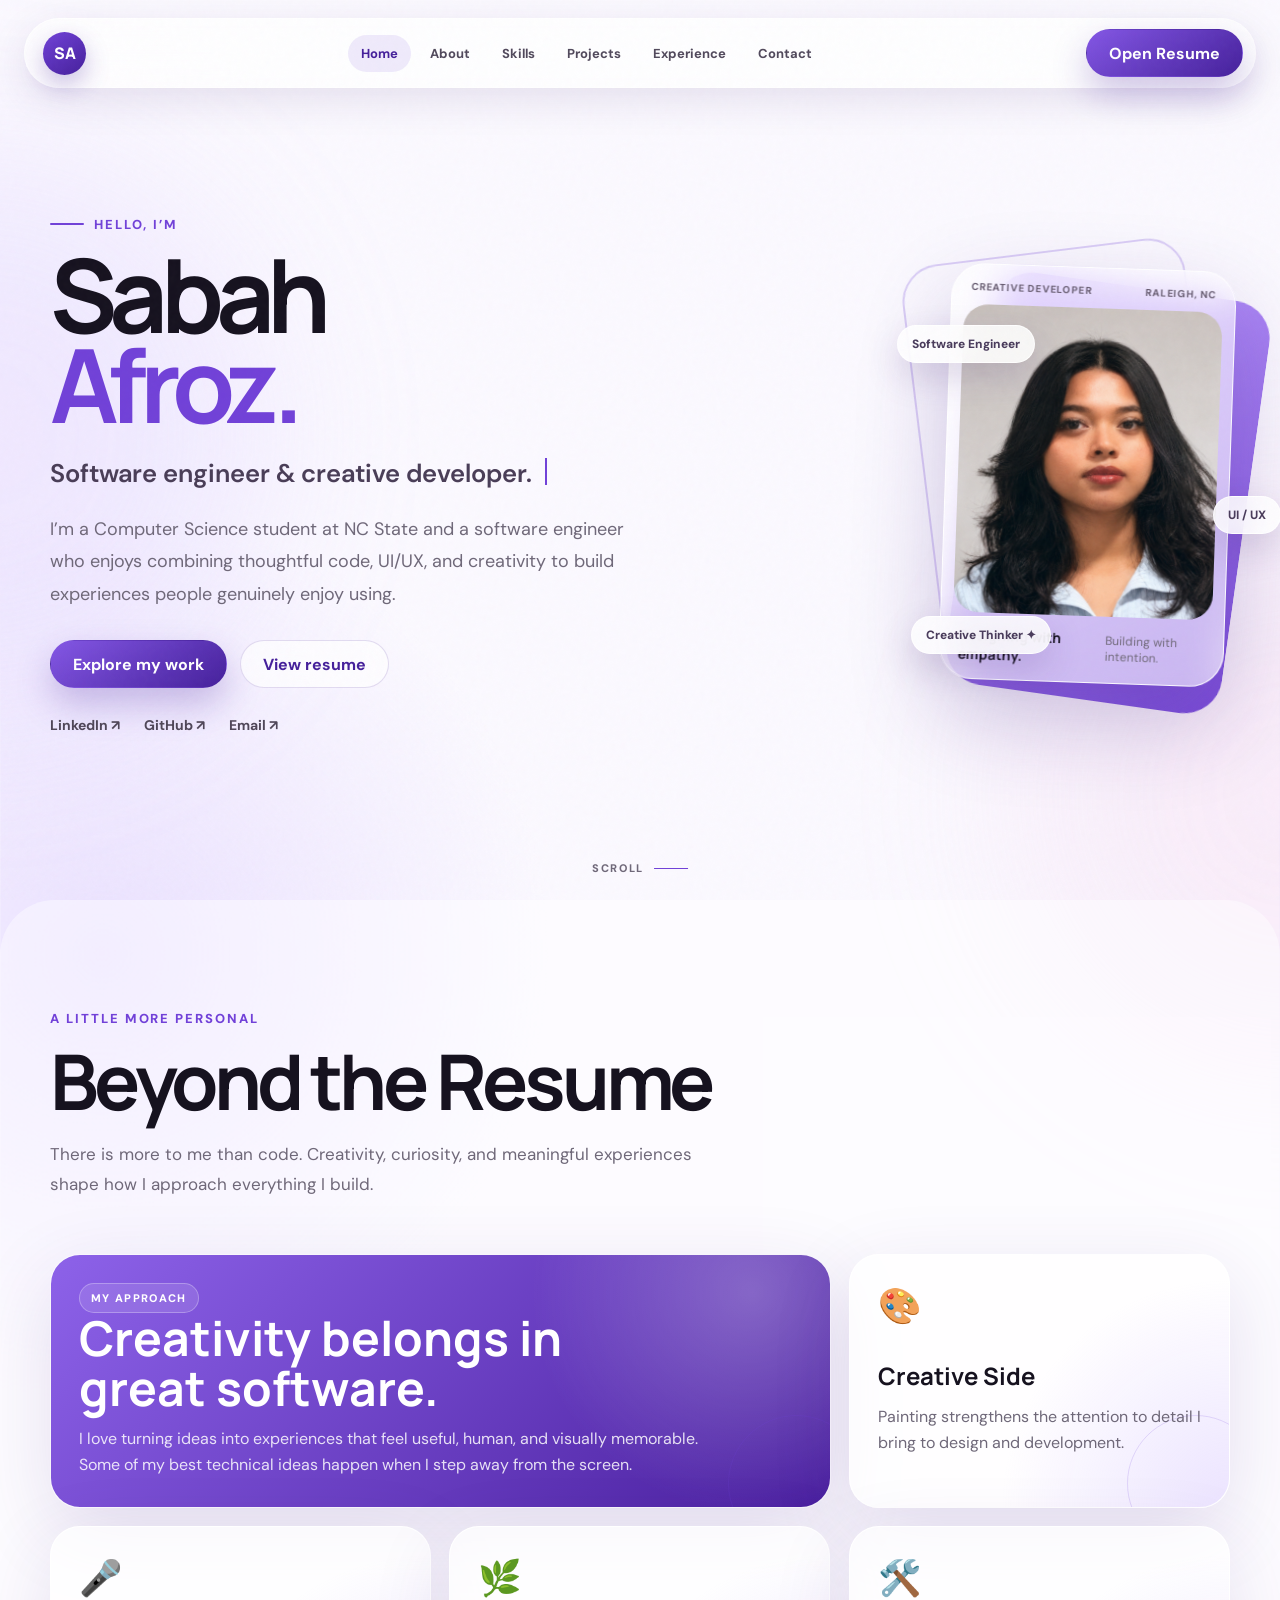
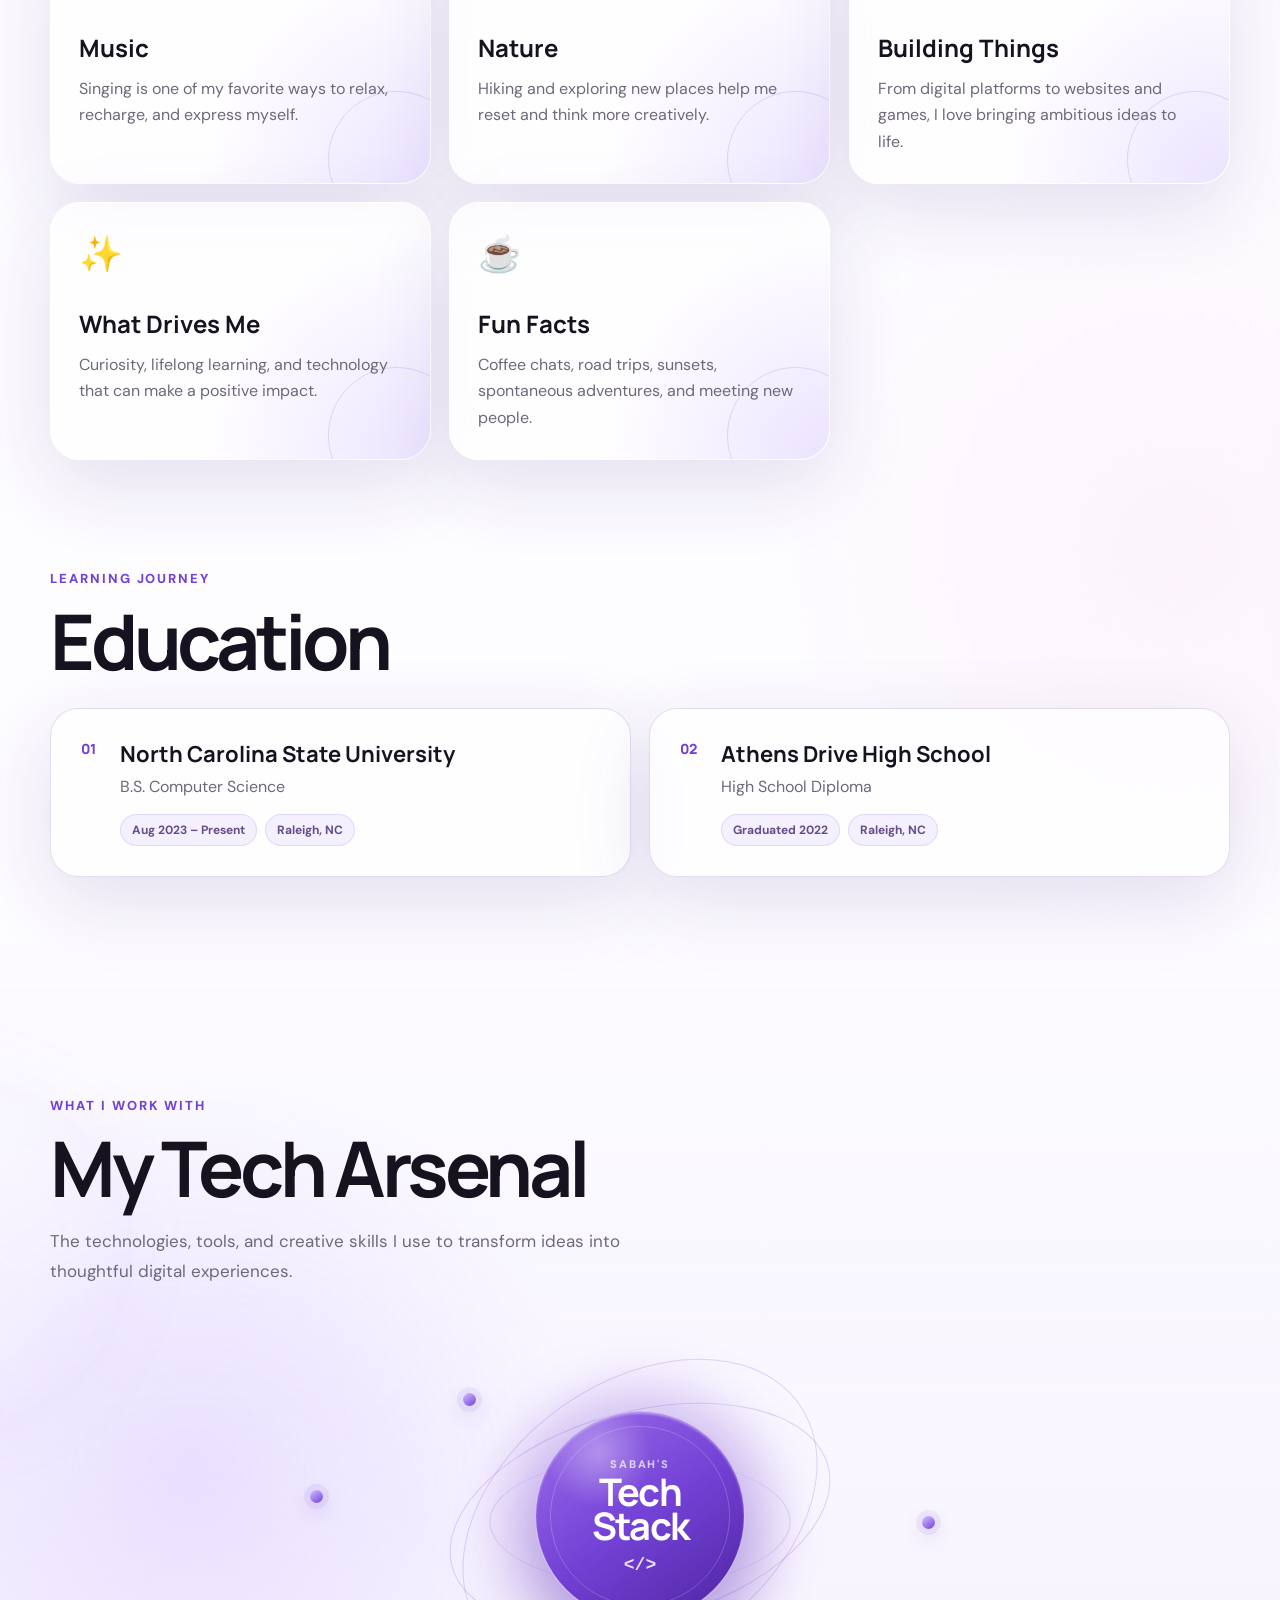
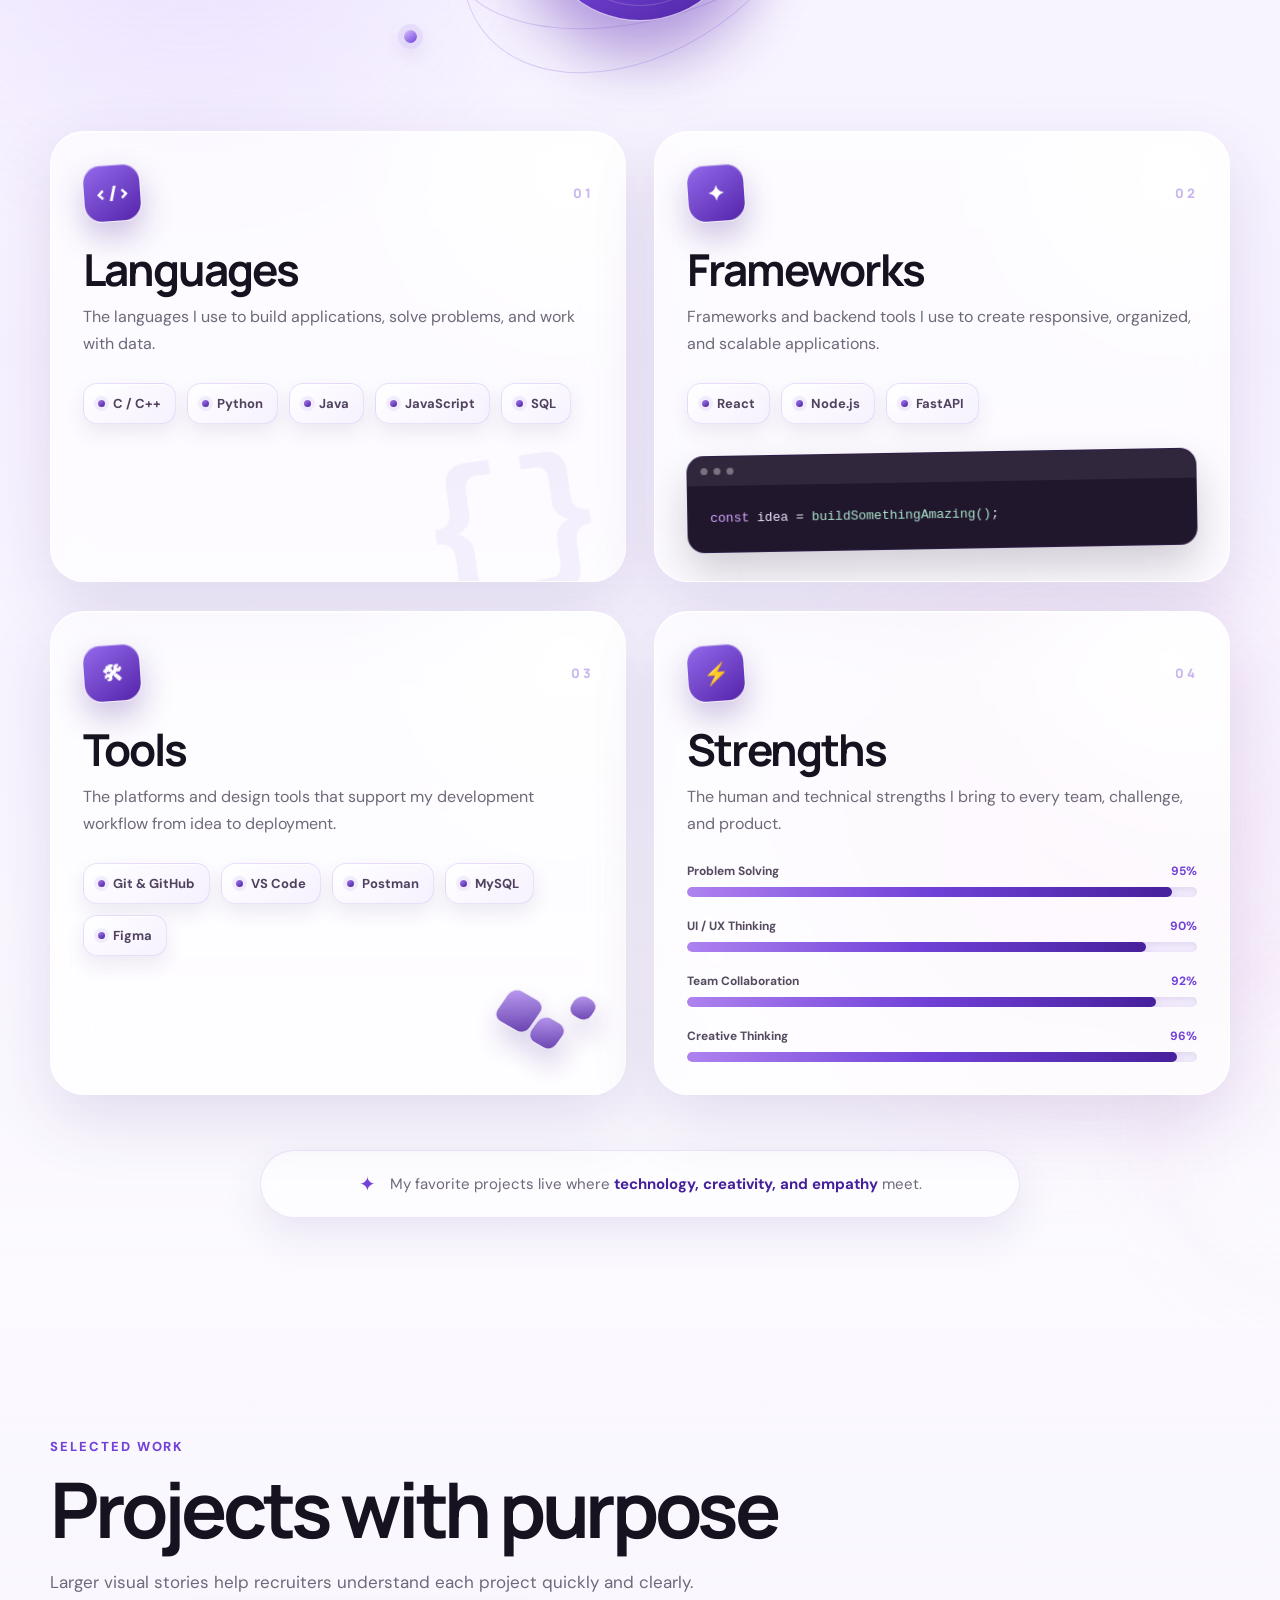
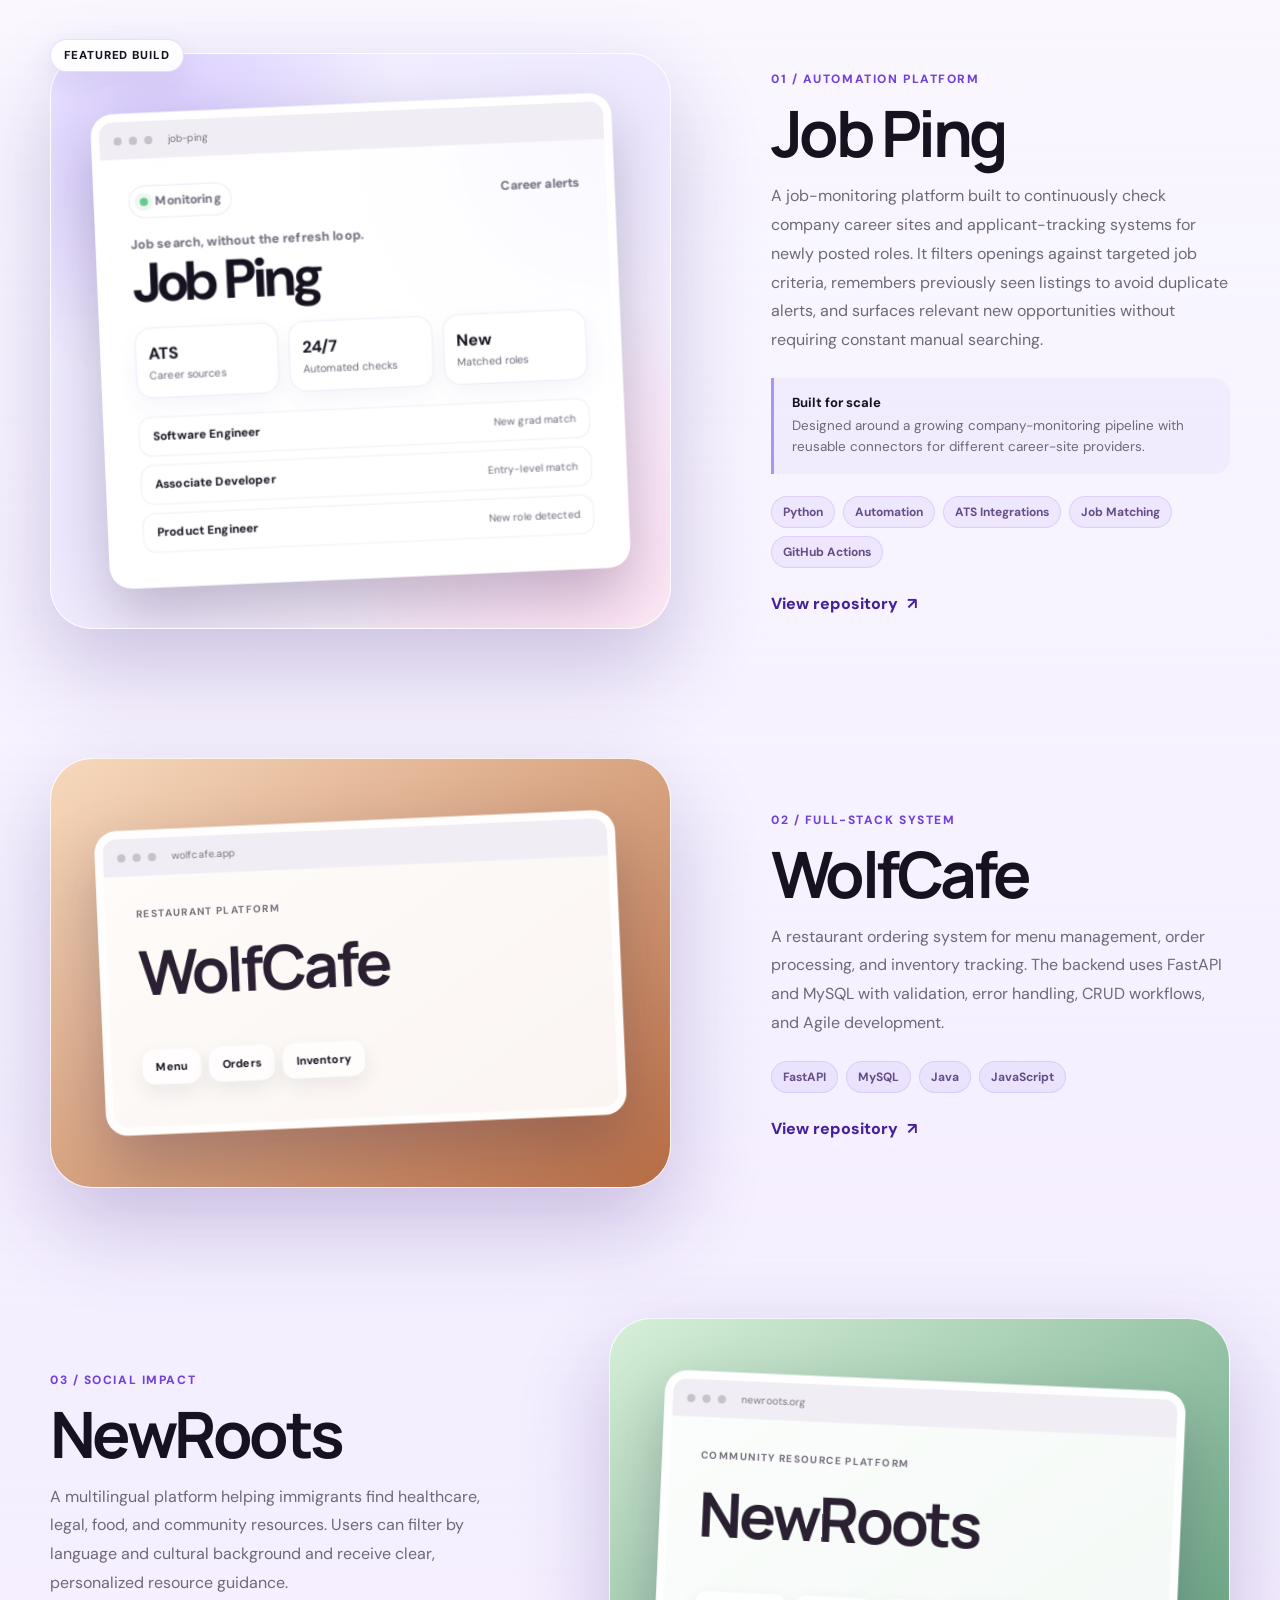
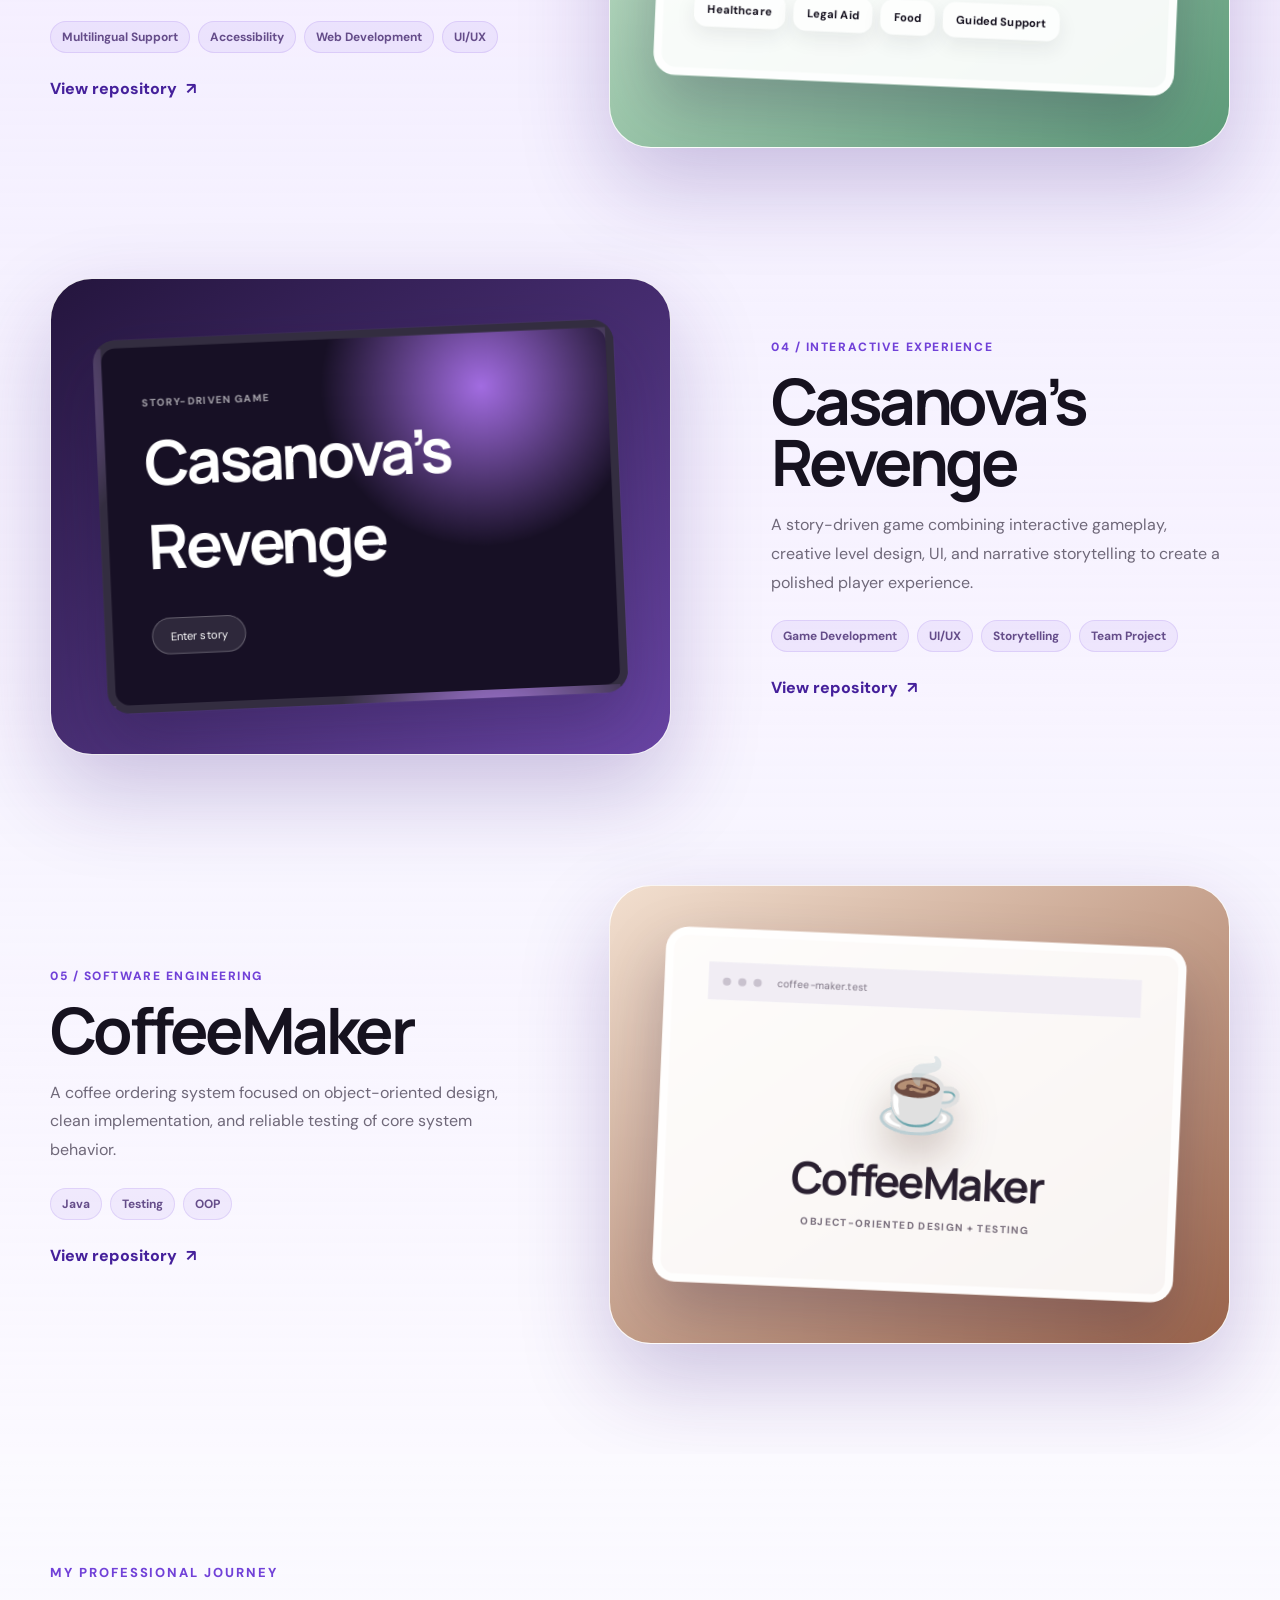
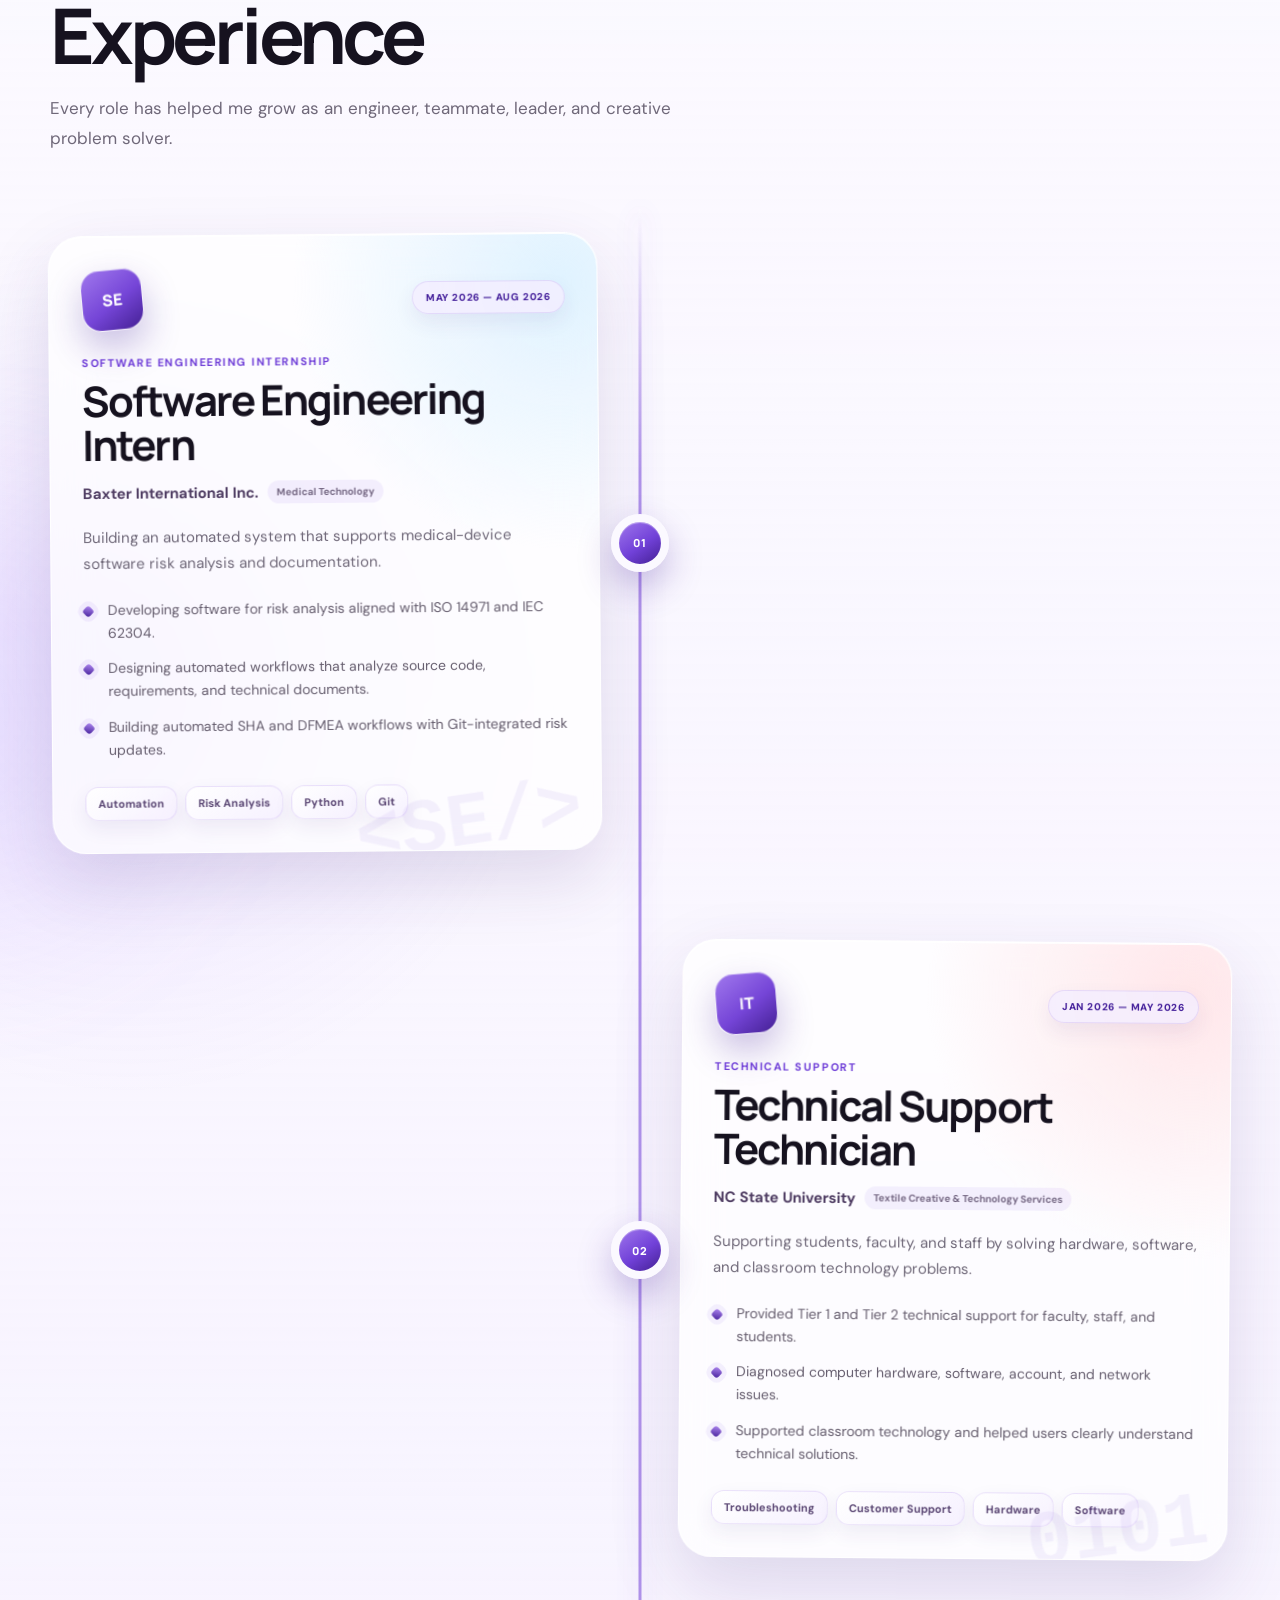
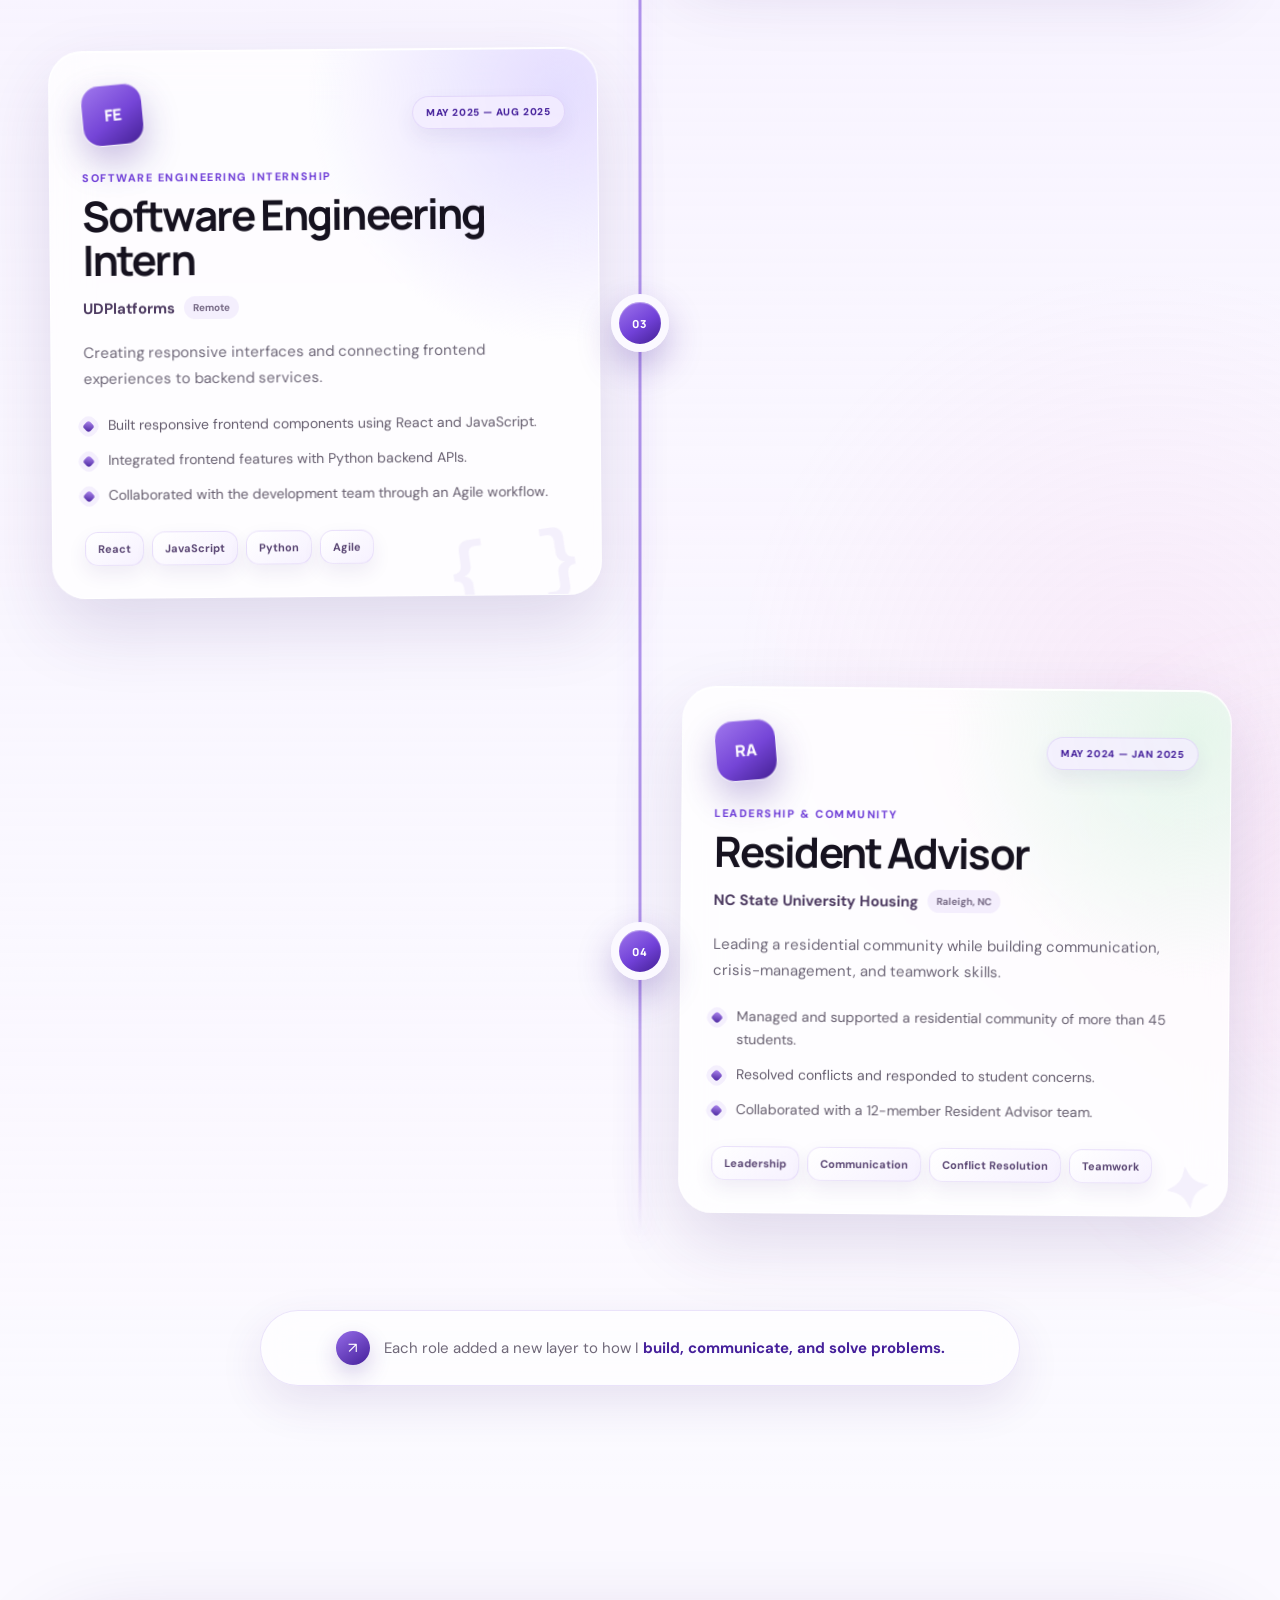
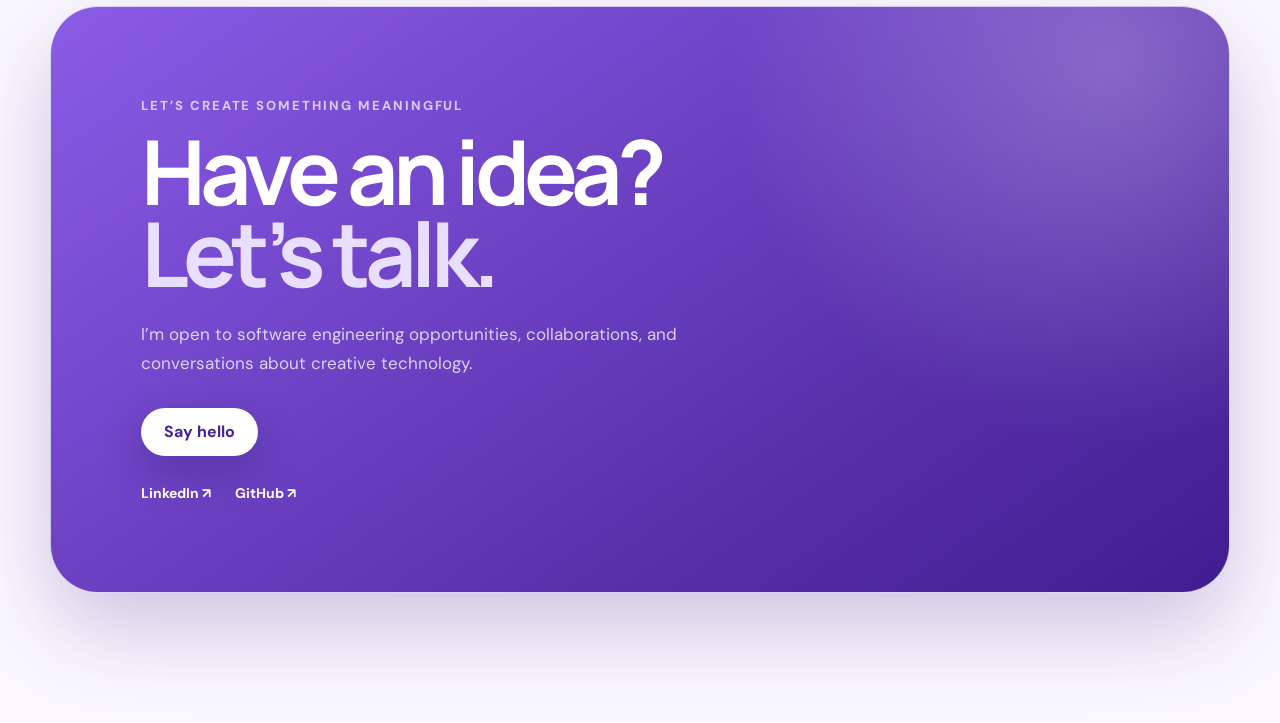
==== commit dcb2b109: "job-ping" ====
--- a/index.html
+++ b/index.html
@@ -150,7 +150,8 @@
             />
 
             <div class="portrait-caption">
-
+              <strong>Designing with empathy.</strong>
+              <span>Building with intention.</span>
             </div>
           </div>
 
@@ -163,6 +164,7 @@
           </div>
 
           <div class="floating-chip chip-create">
+            Creative Thinker ✦
           </div>
         </div>
       </div>
@@ -182,12 +184,14 @@
       <div class="wrap">
         <div class="section-heading reveal">
           <p class="section-kicker">
+            A little more personal
           </p>
 
           <h2>Beyond the Resume</h2>
 
           <p>
-          Creativity, curiosity, and meaningful experiences shape how I approach everything I build.
+            There is more to me than code. Creativity, curiosity, and
+            meaningful experiences shape how I approach everything I build.
           </p>
         </div>
 
@@ -550,7 +554,11 @@
     <div class="skills-bottom-message reveal">
       <span class="skills-message-icon">✦</span>
 
-
+      <p>
+        My favorite projects live where
+        <strong>technology, creativity, and empathy</strong>
+        meet.
+      </p>
     </div>
   </div>
 </section>
@@ -572,6 +580,119 @@
         </div>
 
         <div class="project-list">
+
+          <!-- JOB PING -->
+          <article class="project-row project-featured reveal-card">
+            <a
+              class="project-visual project-jobping"
+              href="https://github.com/Sabahsanam/job-ping"
+              target="_blank"
+              rel="noreferrer"
+              data-tilt
+            >
+              <div class="browser jobping-screen">
+                <div class="browser-bar">
+                  <i></i>
+                  <i></i>
+                  <i></i>
+                  <span>job-ping</span>
+                </div>
+
+                <div class="jobping-dashboard">
+                  <div class="jobping-topline">
+                    <span class="jobping-status">
+                      <i></i>
+                      Monitoring
+                    </span>
+                    <span>Career alerts</span>
+                  </div>
+
+                  <div class="jobping-title">
+                    <small>Job search, without the refresh loop.</small>
+                    <strong>Job Ping</strong>
+                  </div>
+
+                  <div class="jobping-metrics">
+                    <div>
+                      <strong>ATS</strong>
+                      <span>Career sources</span>
+                    </div>
+
+                    <div>
+                      <strong>24/7</strong>
+                      <span>Automated checks</span>
+                    </div>
+
+                    <div>
+                      <strong>New</strong>
+                      <span>Matched roles</span>
+                    </div>
+                  </div>
+
+                  <div class="jobping-feed">
+                    <span>
+                      <b>Software Engineer</b>
+                      <small>New grad match</small>
+                    </span>
+
+                    <span>
+                      <b>Associate Developer</b>
+                      <small>Entry-level match</small>
+                    </span>
+
+                    <span>
+                      <b>Product Engineer</b>
+                      <small>New role detected</small>
+                    </span>
+                  </div>
+                </div>
+              </div>
+            </a>
+
+            <div class="project-copy">
+              <span class="project-index">
+                01 / Automation platform
+              </span>
+
+              <h3>Job Ping</h3>
+
+              <p>
+                A job-monitoring platform built to continuously check company
+                career sites and applicant-tracking systems for newly posted
+                roles. It filters openings against targeted job criteria,
+                remembers previously seen listings to avoid duplicate alerts,
+                and surfaces relevant new opportunities without requiring
+                constant manual searching.
+              </p>
+
+              <div class="project-highlight">
+                <strong>Built for scale</strong>
+                <span>
+                  Designed around a growing company-monitoring pipeline with
+                  reusable connectors for different career-site providers.
+                </span>
+              </div>
+
+              <div class="tag-row">
+                <span>Python</span>
+                <span>Automation</span>
+                <span>ATS Integrations</span>
+                <span>Job Matching</span>
+                <span>GitHub Actions</span>
+              </div>
+
+              <a
+                class="project-link"
+                href="https://github.com/Sabahsanam/job-ping"
+                target="_blank"
+                rel="noreferrer"
+              >
+                View repository
+                <b>↗</b>
+              </a>
+            </div>
+          </article>
+
           <!-- WOLFCAFE -->
           <article class="project-row reveal-card">
             <a
@@ -607,7 +728,7 @@
 
             <div class="project-copy">
               <span class="project-index">
-                01 / Full-stack system
+                02 / Full-stack system
               </span>
 
               <h3>WolfCafe</h3>
@@ -674,7 +795,7 @@
 
             <div class="project-copy">
               <span class="project-index">
-                02 / Social impact
+                03 / Social impact
               </span>
 
               <h3>NewRoots</h3>
@@ -735,7 +856,7 @@
 
             <div class="project-copy">
               <span class="project-index">
-                03 / Interactive experience
+                04 / Interactive experience
               </span>
 
               <h3>Casanova’s Revenge</h3>
@@ -796,7 +917,7 @@
 
             <div class="project-copy">
               <span class="project-index">
-                04 / Software engineering
+                05 / Software engineering
               </span>
 
               <h3>CoffeeMaker</h3>
@@ -1109,6 +1230,10 @@
     <div class="experience-footer-message reveal">
       <span class="experience-footer-icon">↗</span>
 
+      <p>
+        Each role added a new layer to how I
+        <strong>build, communicate, and solve problems.</strong>
+      </p>
     </div>
   </div>
 </section>
@@ -1162,4 +1287,4 @@
 
   <script src="./script.js"></script>
 </body>
-</html>
+</html>
--- a/style.css
+++ b/style.css
@@ -1,882 +1,3310 @@
-@import url('https://fonts.googleapis.com/css2?family=Poppins:wght@600;700;800;900&family=Inter:wght@400;500;600&display=swap');
-
-
-:root{
- --bg0: #ffffff;
- --bg1: #f6f4ff;
-
-
- --glass: rgba(255, 255, 255, 0.85);
- --glass2: rgba(255, 255, 255, 0.95);
-
-
- --border: rgba(109, 40, 217, 0.18);
-
-
- --text: #0f1020;
- --muted: rgba(15, 16, 32, 0.65);
-
-
- --accent: #6d28d9;      /* PURPLE */
- --accent2: #8b5cf6;     /* LIGHT PURPLE */
-
-
- --shadow: 0 18px 45px rgba(109,40,217,0.15);
- --radius: 18px;
-}
-
-
-*{ box-sizing:border-box; }
-html{ scroll-behavior:smooth; }
-body{
- margin:0;
- font-family: Inter, system-ui, -apple-system, Segoe UI, Roboto, Arial;
- color: var(--text);
- background:
-   radial-gradient(900px 600px at 20% 10%, rgba(109,40,217,0.12), transparent 60%),
-   radial-gradient(900px 600px at 85% 20%, rgba(139,92,246,0.15), transparent 60%),
-   #ffffff;
-}
-
-
-/* TOPBAR */
-.topbar{
- position:sticky;
- top:0;
- z-index:100;
- display:flex;
- align-items:center;
- justify-content:space-between;
- padding:14px 22px;
- background: rgba(252, 249, 255, 0.8);
- backdrop-filter: blur(10px);
- border-bottom: 1px solid var(--border);
-}
-
-
-.brand{
- width:42px;height:42px;
- display:flex;
- align-items:center;
- justify-content:center;
- border-radius:999px;
- font-family:Poppins, sans-serif;
- font-weight:900;
- color: var(--accent);
- text-decoration:none;
- border:1px solid rgba(109,40,217,0.25);
- background: rgba(109,40,217,0.08);
-}
-
-
-.nav{ display:flex; gap:22px; }
-.nav-link{
- text-decoration:none;
- color: rgba(15, 16, 32, 0.70);
- font-weight: 700;
- font-size: 12px;
- letter-spacing: 0.10em;
- text-transform: uppercase;
- padding:10px 10px;
- border-radius: 12px;
- transition: 0.15s ease;
-}
-.nav-link:hover{
- color: var(--accent);
- background: rgba(109,40,217,0.08);
-}
-
-
-
-
-.btn{
- display:inline-flex;
- align-items:center;
- justify-content:center;
- padding:11px 18px;
- border-radius:999px;
- text-decoration:none;
- font-weight:800;
- border:1px solid rgba(109,40,217,0.25);
- color: var(--accent);
- background: #fff;
- transition: 0.2s ease;
-}
-.btn:hover{
- transform: translateY(-2px);
- background: rgba(109,40,217,0.06);
-}
-.btn.primary{
- background: var(--accent);
- border-color: rgba(109,40,217,0.35);
- color: #fff;
-}
-.btn.ghost{
- background: #fff;
- border-color: rgba(15,16,32,0.12);
- color: rgba(15,16,32,0.85);
-}
-.btn.ghost:hover{ background: rgba(255,255,255,0.07); }
-.btn.outline{
- background: #fff;
- color: var(--accent);
- border-color: rgba(109,40,217,0.35);
-}
-
-
-/* LAYOUT */
-.wrap{
- max-width: 1080px;
- margin: 0 auto;
- padding: 22px 18px 90px;
-}
-.section{
- padding: 86px 0;
- scroll-margin-top: 100px;
-}
-
+@import url("https://fonts.googleapis.com/css2?family=DM+Sans:wght@400;500;600;700&family=Manrope:wght@500;600;700;800&display=swap");
+
+:root {
+  --ink: #16121f;
+  --muted: #6f6879;
+  --paper: #fbf9ff;
+  --paper-2: #f3edff;
+  --purple: #7141d8;
+  --purple-dark: #45209b;
+  --lavender: #c7afff;
+  --pink: #f3c5e7;
+  --line: rgba(69, 32, 155, 0.15);
+  --white-glass: rgba(255, 255, 255, 0.7);
+  --shadow-soft: 0 24px 80px rgba(76, 40, 140, 0.14);
+  --shadow-deep: 0 36px 90px rgba(60, 25, 126, 0.24);
+}
+
+* {
+  box-sizing: border-box;
+}
+
+html {
+  scroll-behavior: smooth;
+  scroll-padding-top: 90px;
+}
+
+body {
+  margin: 0;
+  overflow-x: hidden;
+  color: var(--ink);
+
+  background:
+    radial-gradient(
+      circle at 8% 8%,
+      rgba(199, 175, 255, 0.32),
+      transparent 28rem
+    ),
+    radial-gradient(
+      circle at 92% 18%,
+      rgba(243, 197, 231, 0.28),
+      transparent 25rem
+    ),
+    var(--paper);
+
+  font-family: "DM Sans", sans-serif;
+}
+
+a {
+  color: inherit;
+}
+
+img {
+  display: block;
+  max-width: 100%;
+}
+
+button,
+a {
+  -webkit-tap-highlight-color: transparent;
+}
+
+.sr-only {
+  position: absolute;
+  width: 1px;
+  height: 1px;
+  overflow: hidden;
+  clip: rect(0, 0, 0, 0);
+}
+
+.page-noise {
+  position: fixed;
+  inset: 0;
+  z-index: 1000;
+  pointer-events: none;
+  opacity: 0.035;
+
+  background-image: url("data:image/svg+xml,%3Csvg viewBox='0 0 180 180' xmlns='http://www.w3.org/2000/svg'%3E%3Cfilter id='n'%3E%3CfeTurbulence type='fractalNoise' baseFrequency='.9' numOctaves='2' stitchTiles='stitch'/%3E%3C/filter%3E%3Crect width='100%25' height='100%25' filter='url(%23n)' opacity='.7'/%3E%3C/svg%3E");
+}
+
+.ambient {
+  position: fixed;
+  z-index: -1;
+  width: 34rem;
+  height: 34rem;
+  border-radius: 50%;
+  pointer-events: none;
+  filter: blur(90px);
+  opacity: 0.22;
+}
+
+.ambient-one {
+  top: 18%;
+  left: -18rem;
+  background: var(--lavender);
+}
+
+.ambient-two {
+  top: 58%;
+  right: -18rem;
+  background: var(--pink);
+}
+
+.wrap {
+  width: min(1180px, calc(100% - 40px));
+  margin-inline: auto;
+}
+
+.section {
+  padding: 110px 0;
+}
+
+/* NAVIGATION */
+
+.topbar {
+  position: fixed;
+  inset: 18px 24px auto;
+  z-index: 100;
+
+  display: grid;
+  grid-template-columns: auto 1fr auto;
+  align-items: center;
+  gap: 28px;
+
+  min-height: 64px;
+  padding: 10px 12px 10px 18px;
+
+  border: 1px solid rgba(255, 255, 255, 0.8);
+  border-radius: 999px;
+
+  background: rgba(255, 255, 255, 0.72);
+  box-shadow: 0 12px 40px rgba(56, 31, 103, 0.11);
+  backdrop-filter: blur(18px);
+}
+
+.brand {
+  display: grid;
+  width: 43px;
+  height: 43px;
+  place-items: center;
+
+  border-radius: 50%;
+
+  color: white;
+  background: linear-gradient(145deg, var(--purple), var(--purple-dark));
+  box-shadow: 0 10px 25px rgba(69, 32, 155, 0.28);
+
+  font-family: "Manrope", sans-serif;
+  font-weight: 800;
+  text-decoration: none;
+}
+
+.nav {
+  display: flex;
+  justify-content: center;
+  gap: 6px;
+}
+
+.nav-link {
+  padding: 10px 13px;
+  border-radius: 999px;
+
+  color: #51495c;
+
+  font-size: 13px;
+  font-weight: 700;
+  text-decoration: none;
+
+  transition:
+    color 0.2s ease,
+    background 0.2s ease;
+}
+
+.nav-link:hover,
+.nav-link.active {
+  color: var(--purple-dark);
+  background: rgba(113, 65, 216, 0.1);
+}
+
+.menu-button {
+  display: none;
+}
+
+/* BUTTONS */
+
+.btn {
+  display: inline-flex;
+  min-height: 48px;
+  align-items: center;
+  justify-content: center;
+
+  padding: 0 22px;
+
+  border: 1px solid transparent;
+  border-radius: 999px;
+
+  font-weight: 700;
+  text-decoration: none;
+
+  transition:
+    transform 0.25s ease,
+    box-shadow 0.25s ease,
+    background 0.25s ease;
+}
+
+.btn:hover {
+  transform: translateY(-3px);
+}
+
+.btn.primary {
+  color: white;
+  background: linear-gradient(145deg, #8356e5, var(--purple-dark));
+  box-shadow: 0 16px 35px rgba(69, 32, 155, 0.26);
+}
+
+.btn.primary:hover {
+  box-shadow: 0 22px 48px rgba(69, 32, 155, 0.34);
+}
+
+.btn.secondary {
+  border-color: var(--line);
+  color: var(--purple-dark);
+  background: rgba(255, 255, 255, 0.7);
+  backdrop-filter: blur(12px);
+}
 
 /* HERO */
-.hero{
- min-height: calc(100vh - 80px);
- display:flex;
- align-items:center;
- justify-content:center;
- text-align:center;
-}
-.hero-inner{
- max-width: 900px;
- margin: 0 auto;
-}
-.kicker{
- color: var(--accent);
- font-family: Space Mono, monospace;
- letter-spacing: 0.12em;
- text-transform: uppercase;
- margin: 0 0 12px;
-}
-.hero-title{
- font-family:Poppins, sans-serif;
- font-weight: 900;
- letter-spacing: -0.03em;
- font-size: clamp(54px, 7vw, 100px);
- margin: 0 0 12px;
-}
-.dot{ color: var(--accent); }
-.hero-typing{
- margin: 0 0 18px;
- font-weight: 700;
- font-size: clamp(18px, 2.2vw, 34px);
- color: rgba(15,16,32,0.75);
- min-height: 2.4em;
-}
-.typing{ color: var(--accent); }
-.cursor{
- display:inline-block;
- width: 10px;
- height: 1.2em;
- border-left: 3px solid var(--accent);
- transform: translateY(3px);
- margin-left: 8px;
- animation: blink 1s infinite;
-}
-@keyframes blink{ 0%,50%,100%{opacity:1;} 25%,75%{opacity:0;} }
-
-
-.hero-text{
- max-width: 780px;
- margin: 0 auto 18px;
- color: var(--muted);
- line-height: 1.8;
- font-size: 16px;
-}
-
-
-.hero-actions{
- display:flex;
- justify-content:center;
- gap: 16px;
- flex-wrap:wrap;
- margin-top: 22px;
-}
-.static{
- color: rgba(15,16,32,0.75);
-}
-
-
-.typing{
- color: var(--accent);
- font-weight: 800;
-}
-
-
-.cursor{
- border-left: 3px solid var(--accent);
-}
-
-/* FADE-IN ANIMATION */
-.reveal {
-  opacity: 0;
-  transform: translateY(40px);
-  transition: all 0.8s ease;
-}
-
-.reveal.active {
-  opacity: 1;
-  transform: translateY(0);
-}
-
-/* CARD ANIMATION */
+
+.hero {
+  position: relative;
+
+  display: grid;
+  min-height: 100vh;
+  align-items: center;
+
+  padding-top: 130px;
+  padding-bottom: 80px;
+}
+
+.hero-grid {
+  display: grid;
+  grid-template-columns: 1.12fr 0.88fr;
+  align-items: center;
+  gap: clamp(40px, 7vw, 90px);
+}
+
+.eyebrow,
+.section-kicker {
+  display: flex;
+  align-items: center;
+  gap: 10px;
+
+  margin: 0 0 16px;
+
+  color: var(--purple);
+
+  font-size: 13px;
+  font-weight: 800;
+  letter-spacing: 0.15em;
+  text-transform: uppercase;
+}
+
+.eyebrow span {
+  width: 34px;
+  height: 2px;
+  border-radius: 2px;
+  background: var(--purple);
+}
+
+.hero-title,
+.section-heading h2,
+.contact-inner h2 {
+  font-family: "Manrope", sans-serif;
+}
+
+.hero-title {
+  margin: 0;
+
+  font-size: clamp(62px, 8vw, 118px);
+  line-height: 0.88;
+  letter-spacing: -0.075em;
+}
+
+.hero-title em,
+.contact-inner em {
+  display: block;
+  color: var(--purple);
+  font-style: normal;
+}
+
+.hero-typing {
+  min-height: 38px;
+  margin: 28px 0 18px;
+
+  color: #493d57;
+
+  font-size: clamp(19px, 2vw, 27px);
+  font-weight: 600;
+}
+
+.cursor {
+  display: inline-block;
+
+  width: 2px;
+  height: 1.05em;
+  margin-left: 7px;
+
+  vertical-align: -0.12em;
+
+  background: var(--purple);
+
+  animation: blink 0.9s steps(1) infinite;
+}
+
+@keyframes blink {
+  50% {
+    opacity: 0;
+  }
+}
+
+.hero-text {
+  max-width: 650px;
+  margin: 0;
+
+  color: var(--muted);
+
+  font-size: 18px;
+  line-height: 1.8;
+}
+
+.hero-actions {
+  display: flex;
+  flex-wrap: wrap;
+  gap: 13px;
+
+  margin-top: 30px;
+}
+
+.social-row {
+  display: flex;
+  flex-wrap: wrap;
+  gap: 24px;
+
+  margin-top: 28px;
+}
+
+.social-row a {
+  position: relative;
+
+  color: #4f4658;
+
+  font-size: 14px;
+  font-weight: 700;
+  text-decoration: none;
+}
+
+.social-row a::after {
+  position: absolute;
+  right: 0;
+  bottom: -5px;
+  left: 0;
+
+  height: 1px;
+
+  content: "";
+
+  background: var(--purple);
+
+  transform: scaleX(0);
+  transform-origin: right;
+
+  transition: transform 0.25s ease;
+}
+
+.social-row a:hover::after {
+  transform: scaleX(1);
+  transform-origin: left;
+}
+
+/* SMALLER PHOTO AREA */
+
+.hero-visual {
+  position: relative;
+
+  width: min(100%, 285px);
+  margin-left: auto;
+
+  perspective: 1300px;
+  transform-style: preserve-3d;
+}
+
+.portrait-card {
+  position: relative;
+  z-index: 2;
+
+  overflow: hidden;
+
+  padding: 12px;
+
+  border: 1px solid rgba(255, 255, 255, 0.9);
+  border-radius: 34px;
+
+  background: rgba(255, 255, 255, 0.58);
+  box-shadow: var(--shadow-deep);
+  backdrop-filter: blur(18px);
+
+  transform: rotate(2deg);
+  transform-style: preserve-3d;
+}
+
+.portrait-card img {
+  width: 100%;
+  aspect-ratio: 0.84;
+
+  border-radius: 25px;
+
+  object-fit: cover;
+  object-position: center top;
+}
+
+.portrait-topline,
+.portrait-caption {
+  display: flex;
+  align-items: center;
+  justify-content: space-between;
+  gap: 15px;
+}
+
+.portrait-topline {
+  padding: 4px 7px 11px;
+
+  color: #665b70;
+
+  font-size: 10px;
+  font-weight: 700;
+  letter-spacing: 0.08em;
+  text-transform: uppercase;
+}
+
+.portrait-caption {
+  padding: 13px 6px 3px;
+}
+
+.portrait-caption strong {
+  font-family: "Manrope", sans-serif;
+  font-size: 14px;
+}
+
+.portrait-caption span {
+  color: var(--muted);
+  font-size: 12px;
+}
+
+.portrait-shadow {
+  position: absolute;
+  border-radius: 38px;
+  transform-origin: center;
+}
+
+.portrait-shadow-one {
+  inset: 18px -17px -18px 24px;
+
+  background: linear-gradient(145deg, #bd9cff, #7b4cda);
+
+  transform: rotate(8deg);
+}
+
+.portrait-shadow-two {
+  inset: -17px 23px 25px -23px;
+
+  border: 2px solid rgba(113, 65, 216, 0.23);
+
+  transform: rotate(-7deg);
+}
+
+.floating-chip {
+  position: absolute;
+  z-index: 5;
+
+  padding: 10px 14px;
+
+  border: 1px solid rgba(255, 255, 255, 0.9);
+  border-radius: 999px;
+
+  color: #493b5b;
+  background: rgba(255, 255, 255, 0.85);
+  box-shadow: 0 14px 35px rgba(57, 30, 106, 0.17);
+  backdrop-filter: blur(14px);
+
+  font-size: 12px;
+  font-weight: 800;
+
+  animation: float 5s ease-in-out infinite;
+}
+
+.chip-code {
+  top: 14%;
+  left: -17%;
+}
+
+.chip-design {
+  top: 55%;
+  right: -18%;
+  animation-delay: -1.3s;
+}
+
+.chip-create {
+  bottom: 7%;
+  left: -12%;
+  animation-delay: -2.4s;
+}
+
+@keyframes float {
+  0%,
+  100% {
+    transform: translateY(0) rotate(-1deg);
+  }
+
+  50% {
+    transform: translateY(-10px) rotate(1deg);
+  }
+}
+
+.scroll-cue {
+  position: absolute;
+  bottom: 25px;
+  left: 50%;
+
+  display: flex;
+  align-items: center;
+  gap: 10px;
+
+  color: var(--muted);
+
+  font-size: 11px;
+  font-weight: 800;
+  letter-spacing: 0.15em;
+  text-decoration: none;
+  text-transform: uppercase;
+
+  transform: translateX(-50%);
+}
+
+.scroll-cue i {
+  display: block;
+
+  width: 34px;
+  height: 1px;
+
+  background: var(--purple);
+
+  animation: scrollLine 1.7s ease-in-out infinite;
+}
+
+@keyframes scrollLine {
+  0%,
+  100% {
+    transform: scaleX(0.35);
+  }
+
+  50% {
+    transform: scaleX(1);
+  }
+}
+
+/* ABOUT */
+
+.about-section {
+  border-radius: 55px 55px 0 0;
+  background: rgba(255, 255, 255, 0.42);
+}
+
+.section-heading {
+  max-width: 760px;
+  margin-bottom: 55px;
+}
+
+.section-heading.compact {
+  margin-bottom: 28px;
+}
+
+.section-heading h2 {
+  margin: 0;
+
+  font-size: clamp(44px, 6vw, 78px);
+  line-height: 1;
+  letter-spacing: -0.055em;
+}
+
+.section-heading > p:last-child {
+  max-width: 650px;
+  margin: 20px 0 0;
+
+  color: var(--muted);
+
+  font-size: 17px;
+  line-height: 1.75;
+}
+
+.wrapped-grid {
+  display: grid;
+  grid-template-columns: repeat(12, 1fr);
+  gap: 18px;
+}
+
+.wrapped-card {
+  position: relative;
+
+  grid-column: span 4;
+
+  min-height: 245px;
+  overflow: hidden;
+  padding: 28px;
+
+  border: 1px solid rgba(255, 255, 255, 0.95);
+  border-radius: 30px;
+
+  background:
+    radial-gradient(
+      circle at 100% 100%,
+      rgba(199, 175, 255, 0.35),
+      transparent 50%
+    ),
+    rgba(255, 255, 255, 0.72);
+
+  box-shadow: var(--shadow-soft);
+
+  transform-style: preserve-3d;
+}
+
+.wrapped-card::after {
+  position: absolute;
+  right: -35px;
+  bottom: -45px;
+
+  width: 135px;
+  height: 135px;
+
+  border: 1px solid rgba(113, 65, 216, 0.17);
+  border-radius: 50%;
+
+  content: "";
+}
+
+.wrapped-card > * {
+  position: relative;
+  z-index: 2;
+}
+
+.wrapped-card.main-card {
+  grid-column: span 8;
+
+  color: white;
+
+  background:
+    radial-gradient(
+      circle at 90% 15%,
+      rgba(255, 255, 255, 0.25),
+      transparent 30%
+    ),
+    linear-gradient(135deg, #8d62e9, #4a209f);
+}
+
+.wrapped-label {
+  display: inline-flex;
+
+  padding: 7px 11px;
+
+  border: 1px solid rgba(255, 255, 255, 0.28);
+  border-radius: 999px;
+
+  background: rgba(255, 255, 255, 0.12);
+
+  font-size: 11px;
+  font-weight: 800;
+  letter-spacing: 0.12em;
+  text-transform: uppercase;
+}
+
+.wrapped-emoji {
+  display: block;
+  margin-bottom: 30px;
+  font-size: 35px;
+}
+
+.wrapped-card h3 {
+  margin: 0 0 12px;
+
+  font-family: "Manrope", sans-serif;
+  font-size: 24px;
+}
+
+.main-card h3 {
+  max-width: 600px;
+
+  font-size: clamp(31px, 4vw, 48px);
+  line-height: 1.05;
+}
+
+.wrapped-card p {
+  margin: 0;
+
+  color: var(--muted);
+
+  line-height: 1.65;
+}
+
+.main-card p {
+  max-width: 620px;
+
+  color: rgba(255, 255, 255, 0.84);
+
+  font-size: 16px;
+}
+
+/* EDUCATION */
+
+.education-block {
+  margin-top: 110px;
+}
+
+.education-grid {
+  display: grid;
+  grid-template-columns: 1fr 1fr;
+  gap: 18px;
+}
+
+.education-card {
+  display: flex;
+  gap: 24px;
+
+  padding: 30px;
+
+  border: 1px solid var(--line);
+  border-radius: 28px;
+
+  background: rgba(255, 255, 255, 0.62);
+  box-shadow: var(--shadow-soft);
+}
+
+.education-number {
+  color: var(--purple);
+
+  font-family: "Manrope", sans-serif;
+  font-size: 14px;
+  font-weight: 800;
+}
+
+.education-card h3 {
+  margin: 0 0 7px;
+
+  font-family: "Manrope", sans-serif;
+  font-size: 22px;
+}
+
+.education-card p {
+  margin: 0 0 17px;
+  color: var(--muted);
+}
+
+.tag-row {
+  display: flex;
+  flex-wrap: wrap;
+  gap: 8px;
+}
+
+.tag-row span {
+  padding: 7px 11px;
+
+  border: 1px solid rgba(113, 65, 216, 0.14);
+  border-radius: 999px;
+
+  color: #654d8a;
+  background: rgba(113, 65, 216, 0.07);
+
+  font-size: 12px;
+  font-weight: 700;
+}
+
+/* =========================================
+   CREATIVE 3D TECH ARSENAL
+========================================= */
+
+.skills-section {
+  position: relative;
+  overflow: hidden;
+
+  background:
+    radial-gradient(
+      circle at 15% 25%,
+      rgba(199, 175, 255, 0.32),
+      transparent 25rem
+    ),
+    radial-gradient(
+      circle at 85% 75%,
+      rgba(243, 197, 231, 0.28),
+      transparent 24rem
+    ),
+    linear-gradient(
+      180deg,
+      rgba(255, 255, 255, 0.25),
+      rgba(244, 238, 255, 0.7),
+      rgba(255, 255, 255, 0.25)
+    );
+}
+
+.skills-heading {
+  position: relative;
+  z-index: 2;
+}
+
+.skills-background-shape {
+  position: absolute;
+
+  width: 360px;
+  height: 360px;
+
+  border-radius: 50%;
+
+  pointer-events: none;
+
+  filter: blur(4px);
+  opacity: 0.45;
+}
+
+.skills-shape-one {
+  top: 90px;
+  left: -230px;
+
+  border: 1px solid rgba(113, 65, 216, 0.18);
+
+  box-shadow:
+    inset 0 0 80px rgba(199, 175, 255, 0.25),
+    0 0 80px rgba(199, 175, 255, 0.2);
+}
+
+.skills-shape-two {
+  right: -230px;
+  bottom: 20px;
+
+  border: 1px solid rgba(243, 197, 231, 0.3);
+
+  box-shadow:
+    inset 0 0 80px rgba(243, 197, 231, 0.28),
+    0 0 80px rgba(243, 197, 231, 0.22);
+}
+
+.tech-arsenal {
+  position: relative;
+  z-index: 2;
+
+  display: grid;
+  grid-template-columns: repeat(2, minmax(0, 1fr));
+  gap: 28px;
+
+  perspective: 1500px;
+}
+
+/* MAIN SKILL CARDS */
+
+.tech-card {
+  position: relative;
+
+  min-height: 410px;
+  overflow: hidden;
+
+  padding: 32px;
+
+  border: 1px solid rgba(255, 255, 255, 0.92);
+  border-radius: 34px;
+
+  background:
+    radial-gradient(
+      circle at 90% 10%,
+      rgba(255, 255, 255, 0.9),
+      transparent 34%
+    ),
+    rgba(255, 255, 255, 0.68);
+
+  box-shadow:
+    0 25px 65px rgba(70, 39, 125, 0.13),
+    inset 0 1px 0 rgba(255, 255, 255, 0.9);
+
+  backdrop-filter: blur(18px);
+
+  transform-style: preserve-3d;
+
+  transition:
+    transform 0.3s ease,
+    box-shadow 0.3s ease,
+    border-color 0.3s ease;
+}
+
+.tech-card:hover {
+  border-color: rgba(113, 65, 216, 0.28);
+
+  box-shadow:
+    0 36px 85px rgba(70, 39, 125, 0.2),
+    inset 0 1px 0 rgba(255, 255, 255, 0.95);
+}
+
+.tech-card::before {
+  position: absolute;
+  inset: 0;
+
+  content: "";
+
+  pointer-events: none;
+
+  background:
+    linear-gradient(
+      115deg,
+      transparent 20%,
+      rgba(255, 255, 255, 0.5) 42%,
+      transparent 65%
+    );
+
+  transform: translateX(-120%);
+
+  transition: transform 0.8s ease;
+}
+
+.tech-card:hover::before {
+  transform: translateX(120%);
+}
+
+.tech-card > * {
+  position: relative;
+  z-index: 2;
+}
+
+.tech-card-languages {
+  transform: rotate(-1.2deg);
+}
+
+.tech-card-frameworks {
+  transform: rotate(1.2deg);
+}
+
+.tech-card-tools {
+  transform: rotate(1deg);
+}
+
+.tech-card-strengths {
+  transform: rotate(-1deg);
+}
+
+.tech-card-top {
+  display: flex;
+  align-items: center;
+  justify-content: space-between;
+
+  margin-bottom: 25px;
+}
+
+.tech-icon {
+  display: grid;
+
+  width: 58px;
+  height: 58px;
+
+  place-items: center;
+
+  border: 1px solid rgba(255, 255, 255, 0.9);
+  border-radius: 18px;
+
+  color: white;
+
+  background:
+    linear-gradient(
+      145deg,
+      #9369eb,
+      #5424aa
+    );
+
+  box-shadow:
+    0 15px 30px rgba(72, 35, 145, 0.26),
+    inset 0 1px 0 rgba(255, 255, 255, 0.4);
+
+  font-family: "Manrope", sans-serif;
+  font-size: 21px;
+  font-weight: 800;
+
+  transform:
+    translateZ(35px)
+    rotate(-4deg);
+}
+
+.tech-card:hover .tech-icon {
+  animation: techIconBounce 0.7s ease;
+}
+
+@keyframes techIconBounce {
+  0%,
+  100% {
+    transform:
+      translateZ(35px)
+      translateY(0)
+      rotate(-4deg);
+  }
+
+  50% {
+    transform:
+      translateZ(50px)
+      translateY(-8px)
+      rotate(5deg);
+  }
+}
+
+.tech-number {
+  color: rgba(113, 65, 216, 0.38);
+
+  font-family: "Manrope", sans-serif;
+  font-size: 13px;
+  font-weight: 800;
+  letter-spacing: 0.18em;
+}
+
+.tech-card h3 {
+  margin: 0 0 12px;
+
+  color: var(--ink);
+
+  font-family: "Manrope", sans-serif;
+  font-size: clamp(31px, 4vw, 44px);
+  line-height: 1;
+  letter-spacing: -0.045em;
+
+  transform: translateZ(22px);
+}
+
+.tech-card > p {
+  max-width: 530px;
+  margin: 0 0 26px;
+
+  color: var(--muted);
+
+  line-height: 1.7;
+}
+
+/* TECH PILLS */
+
+.tech-pill-list {
+  display: flex;
+  flex-wrap: wrap;
+  gap: 11px;
+}
+
+.tech-pill {
+  display: inline-flex;
+  align-items: center;
+  gap: 8px;
+
+  padding: 11px 14px;
+
+  border: 1px solid rgba(113, 65, 216, 0.14);
+  border-radius: 14px;
+
+  color: #51425f;
+
+  background:
+    linear-gradient(
+      145deg,
+      rgba(255, 255, 255, 0.94),
+      rgba(244, 238, 255, 0.82)
+    );
+
+  box-shadow:
+    0 9px 20px rgba(74, 43, 127, 0.09),
+    inset 0 1px 0 rgba(255, 255, 255, 0.9);
+
+  font-size: 13px;
+  font-weight: 700;
+
+  transform: translateZ(15px);
+
+  transition:
+    transform 0.22s ease,
+    box-shadow 0.22s ease,
+    color 0.22s ease;
+}
+
+.tech-pill:hover {
+  color: var(--purple-dark);
+
+  box-shadow:
+    0 15px 28px rgba(74, 43, 127, 0.16);
+
+  transform:
+    translateY(-5px)
+    translateZ(25px)
+    rotate(-1deg);
+}
+
+.pill-dot {
+  display: block;
+
+  width: 7px;
+  height: 7px;
+
+  border-radius: 50%;
+
+  background: linear-gradient(
+    145deg,
+    #a87bf2,
+    var(--purple-dark)
+  );
+
+  box-shadow: 0 0 0 4px rgba(113, 65, 216, 0.08);
+}
+
+/* LANGUAGE DECORATION */
+
+.tech-card-decoration {
+  position: absolute;
+  right: 20px;
+  bottom: -30px;
+
+  display: flex;
+  gap: 4px;
+
+  color: rgba(113, 65, 216, 0.07);
+
+  font-family: monospace;
+  font-size: 150px;
+  font-weight: 800;
+
+  pointer-events: none;
+
+  transform: rotate(-8deg);
+}
+
+/* FRAMEWORK CODE WINDOW */
+
+.framework-window {
+  margin-top: 28px;
+  overflow: hidden;
+
+  border: 1px solid rgba(113, 65, 216, 0.14);
+  border-radius: 17px;
+
+  background: #21172d;
+
+  box-shadow:
+    0 20px 40px rgba(37, 21, 50, 0.2);
+
+  transform:
+    translateZ(18px)
+    rotate(-1deg);
+}
+
+.framework-window-bar {
+  display: flex;
+  gap: 6px;
+
+  padding: 11px 13px;
+
+  background: rgba(255, 255, 255, 0.07);
+}
+
+.framework-window-bar span {
+  width: 7px;
+  height: 7px;
+
+  border-radius: 50%;
+
+  background: rgba(255, 255, 255, 0.35);
+}
+
+.framework-code {
+  padding: 22px;
+
+  color: #eee6ff;
+
+  font-family: monospace;
+  font-size: 13px;
+  line-height: 1.7;
+}
+
+.framework-code span {
+  color: #d7a9ff;
+}
+
+.framework-code strong {
+  color: #aee7cf;
+  font-weight: 500;
+}
+
+/* TOOL CUBES */
+
+.tool-cubes {
+  position: absolute;
+  right: 30px;
+  bottom: 25px;
+
+  width: 100px;
+  height: 80px;
+
+  pointer-events: none;
+}
+
+.tool-cube {
+  position: absolute;
+
+  display: block;
+
+  width: 38px;
+  height: 38px;
+
+  border: 1px solid rgba(255, 255, 255, 0.7);
+  border-radius: 10px;
+
+  background:
+    linear-gradient(
+      145deg,
+      rgba(166, 124, 238, 0.75),
+      rgba(75, 31, 158, 0.85)
+    );
+
+  box-shadow:
+    10px 12px 25px rgba(72, 35, 145, 0.2);
+
+  transform:
+    rotate(30deg)
+    skew(-5deg);
+}
+
+.cube-one {
+  top: 3px;
+  left: 5px;
+
+  animation: cubeFloat 4s ease-in-out infinite;
+}
+
+.cube-two {
+  top: 29px;
+  left: 37px;
+
+  width: 30px;
+  height: 30px;
+
+  animation: cubeFloat 4s ease-in-out infinite -1.3s;
+}
+
+.cube-three {
+  top: 7px;
+  right: 0;
+
+  width: 24px;
+  height: 24px;
+
+  animation: cubeFloat 4s ease-in-out infinite -2.3s;
+}
+
+@keyframes cubeFloat {
+  0%,
+  100% {
+    transform:
+      translateY(0)
+      rotate(30deg)
+      skew(-5deg);
+  }
+
+  50% {
+    transform:
+      translateY(-10px)
+      rotate(38deg)
+      skew(-5deg);
+  }
+}
+
+/* STRENGTH METERS */
+
+.strength-meter {
+  margin-top: 21px;
+}
+
+.strength-label {
+  display: flex;
+  align-items: center;
+  justify-content: space-between;
+
+  margin-bottom: 8px;
+
+  color: #554a60;
+
+  font-size: 12px;
+  font-weight: 700;
+}
+
+.strength-label span:last-child {
+  color: var(--purple);
+}
+
+.strength-track {
+  position: relative;
+
+  height: 10px;
+  overflow: hidden;
+
+  border-radius: 999px;
+
+  background: rgba(113, 65, 216, 0.09);
+
+  box-shadow:
+    inset 0 2px 5px rgba(61, 29, 118, 0.08);
+}
+
+.strength-track > span {
+  position: absolute;
+  inset: 0 auto 0 0;
+
+  border-radius: inherit;
+
+  background:
+    linear-gradient(
+      90deg,
+      #ae82ef,
+      #7141d8,
+      #47209c
+    );
+
+  box-shadow:
+    0 5px 15px rgba(113, 65, 216, 0.26);
+
+  transform-origin: left;
+
+  animation: strengthGrow 1.5s ease both;
+}
+
+@keyframes strengthGrow {
+  from {
+    transform: scaleX(0);
+  }
+
+  to {
+    transform: scaleX(1);
+  }
+}
+
+/* CENTER 3D TECH ORB */
+
+.tech-center {
+  position: relative;
+
+  grid-column: 1 / -1;
+
+  display: grid;
+
+  min-height: 330px;
+
+  place-items: center;
+
+  margin: 10px 0 22px;
+
+  perspective: 1500px;
+}
+
+.tech-core {
+  position: relative;
+  z-index: 5;
+
+  display: flex;
+  flex-direction: column;
+  align-items: center;
+  justify-content: center;
+
+  width: 210px;
+  height: 210px;
+
+  border: 1px solid rgba(255, 255, 255, 0.8);
+  border-radius: 50%;
+
+  color: white;
+
+  background:
+    radial-gradient(
+      circle at 30% 20%,
+      rgba(255, 255, 255, 0.45),
+      transparent 24%
+    ),
+    linear-gradient(
+      145deg,
+      #a77af0,
+      #7040d4 50%,
+      #3f188e
+    );
+
+  box-shadow:
+    0 35px 70px rgba(67, 29, 142, 0.32),
+    inset 0 2px 2px rgba(255, 255, 255, 0.45);
+
+  transform-style: preserve-3d;
+
+  animation: coreFloat 5s ease-in-out infinite;
+}
+
+@keyframes coreFloat {
+  0%,
+  100% {
+    transform:
+      translateY(0)
+      rotateX(3deg)
+      rotateY(-4deg);
+  }
+
+  50% {
+    transform:
+      translateY(-12px)
+      rotateX(-3deg)
+      rotateY(5deg);
+  }
+}
+
+.tech-core::after {
+  position: absolute;
+  inset: 14px;
+
+  border: 1px solid rgba(255, 255, 255, 0.2);
+  border-radius: 50%;
+
+  content: "";
+}
+
+.tech-core-glow {
+  position: absolute;
+  inset: -30px;
+
+  z-index: -1;
+
+  border-radius: 50%;
+
+  background: rgba(128, 76, 222, 0.24);
+
+  filter: blur(25px);
+}
+
+.tech-core-small {
+  margin-bottom: 3px;
+
+  color: rgba(255, 255, 255, 0.72);
+
+  font-size: 11px;
+  font-weight: 800;
+  letter-spacing: 0.16em;
+  text-transform: uppercase;
+}
+
+.tech-core strong {
+  font-family: "Manrope", sans-serif;
+  font-size: 38px;
+  line-height: 0.9;
+  letter-spacing: -0.05em;
+}
+
+.tech-core-symbol {
+  margin-top: 13px;
+
+  color: #eadfff;
+
+  font-family: monospace;
+  font-size: 18px;
+  font-weight: 800;
+}
+
+.tech-orbit {
+  position: absolute;
+
+  border: 1px solid rgba(113, 65, 216, 0.2);
+  border-radius: 50%;
+
+  pointer-events: none;
+}
+
+.orbit-one {
+  width: 300px;
+  height: 300px;
+
+  transform: rotateX(65deg) rotateZ(8deg);
+
+  animation: orbitSpinOne 10s linear infinite;
+}
+
+.orbit-two {
+  width: 390px;
+  height: 210px;
+
+  transform: rotate(-15deg);
+
+  animation: orbitSpinTwo 14s linear infinite;
+}
+
+.orbit-three {
+  width: 270px;
+  height: 390px;
+
+  transform: rotate(55deg);
+
+  animation: orbitSpinThree 17s linear infinite;
+}
+
+@keyframes orbitSpinOne {
+  from {
+    transform: rotateX(65deg) rotateZ(0deg);
+  }
+
+  to {
+    transform: rotateX(65deg) rotateZ(360deg);
+  }
+}
+
+@keyframes orbitSpinTwo {
+  from {
+    transform: rotate(-15deg);
+  }
+
+  to {
+    transform: rotate(345deg);
+  }
+}
+
+@keyframes orbitSpinThree {
+  from {
+    transform: rotate(55deg);
+  }
+
+  to {
+    transform: rotate(415deg);
+  }
+}
+
+.orbit-dot {
+  position: absolute;
+  z-index: 4;
+
+  width: 13px;
+  height: 13px;
+
+  border-radius: 50%;
+
+  background:
+    linear-gradient(
+      145deg,
+      #d5c0ff,
+      #7041d8
+    );
+
+  box-shadow:
+    0 0 0 6px rgba(113, 65, 216, 0.08),
+    0 8px 20px rgba(75, 35, 146, 0.25);
+
+  animation: orbitDotFloat 3.8s ease-in-out infinite;
+}
+
+.dot-one {
+  top: 42px;
+  left: 35%;
+}
+
+.dot-two {
+  top: 50%;
+  right: 25%;
+  animation-delay: -1s;
+}
+
+.dot-three {
+  bottom: 38px;
+  left: 30%;
+  animation-delay: -2s;
+}
+
+.dot-four {
+  top: 42%;
+  left: 22%;
+  animation-delay: -2.8s;
+}
+
+@keyframes orbitDotFloat {
+  0%,
+  100% {
+    transform: scale(1) translateY(0);
+  }
+
+  50% {
+    transform: scale(1.25) translateY(-7px);
+  }
+}
+
+/* BOTTOM MESSAGE */
+
+.skills-bottom-message {
+  display: flex;
+  align-items: center;
+  justify-content: center;
+  gap: 14px;
+
+  max-width: 760px;
+
+  margin: 55px auto 0;
+  padding: 20px 25px;
+
+  border: 1px solid rgba(113, 65, 216, 0.13);
+  border-radius: 999px;
+
+  background: rgba(255, 255, 255, 0.6);
+
+  box-shadow:
+    0 15px 40px rgba(71, 37, 127, 0.1);
+
+  backdrop-filter: blur(15px);
+
+  text-align: center;
+}
+
+.skills-bottom-message p {
+  margin: 0;
+
+  color: var(--muted);
+
+  font-size: 15px;
+}
+
+.skills-bottom-message strong {
+  color: var(--purple-dark);
+}
+
+.skills-message-icon {
+  color: var(--purple);
+
+  font-size: 20px;
+
+  animation: messageSparkle 2.5s ease-in-out infinite;
+}
+
+@keyframes messageSparkle {
+  0%,
+  100% {
+    transform: rotate(0) scale(1);
+  }
+
+  50% {
+    transform: rotate(180deg) scale(1.25);
+  }
+}
+
+/* TABLET TECH ARSENAL */
+
+@media (max-width: 900px) {
+  .tech-arsenal {
+    grid-template-columns: 1fr;
+  }
+
+  .tech-center {
+    grid-column: auto;
+  }
+
+  .tech-card {
+    min-height: auto;
+  }
+
+  .tech-card-languages,
+  .tech-card-frameworks,
+  .tech-card-tools,
+  .tech-card-strengths {
+    transform: none;
+  }
+}
+
+/* MOBILE TECH ARSENAL */
+
+@media (max-width: 600px) {
+  .tech-center {
+    min-height: 270px;
+  }
+
+  .tech-core {
+    width: 160px;
+    height: 160px;
+  }
+
+  .tech-core strong {
+    font-size: 30px;
+  }
+
+  .orbit-one {
+    width: 225px;
+    height: 225px;
+  }
+
+  .orbit-two {
+    width: 280px;
+    height: 165px;
+  }
+
+  .orbit-three {
+    width: 200px;
+    height: 280px;
+  }
+
+  .dot-one {
+    top: 35px;
+    left: 28%;
+  }
+
+  .dot-two {
+    right: 15%;
+  }
+
+  .dot-three {
+    bottom: 30px;
+    left: 24%;
+  }
+
+  .dot-four {
+    left: 12%;
+  }
+
+  .tech-card {
+    padding: 25px;
+    border-radius: 27px;
+  }
+
+  .tech-card h3 {
+    font-size: 34px;
+  }
+
+  .tech-icon {
+    width: 51px;
+    height: 51px;
+  }
+
+  .tech-pill {
+    padding: 10px 12px;
+  }
+
+  .tool-cubes {
+    display: none;
+  }
+
+  .skills-bottom-message {
+    align-items: flex-start;
+
+    border-radius: 25px;
+
+    text-align: left;
+  }
+}
+
+/* PROJECTS */
+
+.projects-section {
+  overflow: hidden;
+
+  background: linear-gradient(
+    180deg,
+    transparent,
+    rgba(236, 227, 255, 0.48),
+    transparent
+  );
+}
+
+.project-list {
+  display: grid;
+  gap: 130px;
+}
+
+.project-row {
+  display: grid;
+  grid-template-columns: 1.15fr 0.85fr;
+  align-items: center;
+  gap: clamp(45px, 8vw, 100px);
+}
+
+.project-row.reverse {
+  grid-template-columns: 0.85fr 1.15fr;
+}
+
+.project-row.reverse .project-visual {
+  order: 2;
+}
+
+.project-row.reverse .project-copy {
+  order: 1;
+}
+
+.project-visual {
+  position: relative;
+
+  display: grid;
+  min-height: 430px;
+  place-items: center;
+  overflow: hidden;
+
+  padding: clamp(24px, 5vw, 55px);
+
+  border: 1px solid rgba(255, 255, 255, 0.9);
+  border-radius: 42px;
+
+  box-shadow: var(--shadow-deep);
+
+  text-decoration: none;
+
+  perspective: 1200px;
+  transform-style: preserve-3d;
+}
+
+.project-wolf {
+  background: linear-gradient(145deg, #f7d9bd, #b86d45);
+}
+
+.project-roots {
+  background: linear-gradient(145deg, #d6efd8, #5b9a78);
+}
+
+.project-game {
+  background: linear-gradient(145deg, #24153d, #6844a4);
+}
+
+.project-coffee {
+  background: linear-gradient(145deg, #f2dfcf, #9a634a);
+}
+
+.browser {
+  width: 100%;
+  overflow: hidden;
+
+  border: 8px solid rgba(255, 255, 255, 0.75);
+  border-radius: 22px;
+
+  background: rgba(255, 255, 255, 0.92);
+  box-shadow: 0 28px 60px rgba(33, 18, 61, 0.25);
+
+  transform: rotate(-2.5deg) translateZ(28px);
+
+  transition: transform 0.35s ease;
+}
+
+.project-row.reverse .browser {
+  transform: rotate(2.5deg) translateZ(28px);
+}
+
+.project-visual:hover .browser {
+  transform: rotate(0) translateY(-8px) translateZ(35px) scale(1.02);
+}
+
+.browser-bar {
+  display: flex;
+  align-items: center;
+  gap: 7px;
+
+  padding: 12px 14px;
+
+  color: #7d7483;
+  background: #f1edf4;
+
+  font-size: 10px;
+}
+
+.browser-bar i {
+  width: 8px;
+  height: 8px;
+  border-radius: 50%;
+  background: #c9c2ce;
+}
+
+.browser-bar span {
+  margin-left: 8px;
+}
+
+.mockup-content {
+  min-height: 245px;
+  padding: 30px;
+}
+
+.mockup-eyebrow {
+  display: block;
+  margin-bottom: 10px;
+
+  color: rgba(55, 41, 63, 0.65);
+
+  font-size: 10px;
+  font-weight: 800;
+  letter-spacing: 0.12em;
+  text-transform: uppercase;
+}
+
+.mockup-content strong,
+.game-screen > strong,
+.project-coffee .browser > strong {
+  display: block;
+
+  color: #2a2031;
+
+  font-family: "Manrope", sans-serif;
+  font-size: clamp(34px, 5vw, 60px);
+  letter-spacing: -0.05em;
+}
+
+.mockup-menu,
+.resource-bubbles {
+  display: flex;
+  flex-wrap: wrap;
+  gap: 8px;
+
+  margin-top: 35px;
+}
+
+.mockup-menu span,
+.resource-bubbles span {
+  padding: 10px 13px;
+
+  border-radius: 12px;
+
+  background: rgba(255, 255, 255, 0.72);
+  box-shadow: 0 8px 20px rgba(42, 32, 49, 0.08);
+
+  font-size: 11px;
+  font-weight: 700;
+}
+
+.game-screen {
+  position: relative;
+
+  min-height: 315px;
+  padding: 48px 38px;
+
+  color: white;
+
+  border-color: rgba(255, 255, 255, 0.12);
+
+  background:
+    radial-gradient(circle at 75% 15%, #a26ce1, transparent 33%),
+    #171025;
+}
+
+.game-screen > strong {
+  color: white;
+}
+
+.game-screen .mockup-eyebrow {
+  color: rgba(255, 255, 255, 0.6);
+}
+
+.game-screen button {
+  margin-top: 30px;
+  padding: 10px 17px;
+
+  border: 1px solid rgba(255, 255, 255, 0.25);
+  border-radius: 999px;
+
+  color: white;
+  background: rgba(255, 255, 255, 0.1);
+
+  font: inherit;
+  font-size: 11px;
+}
+
+.coffee-cup {
+  margin: 40px 0 8px;
+
+  font-size: 70px;
+
+  filter: drop-shadow(0 20px 20px rgba(79, 43, 28, 0.25));
+}
+
+.project-coffee .browser {
+  padding: 25px 35px 40px;
+  text-align: center;
+}
+
+.project-coffee .browser > strong {
+  font-size: 43px;
+}
+
+.project-coffee .mockup-eyebrow {
+  margin-top: 8px;
+}
+
+.project-index {
+  color: var(--purple);
+
+  font-size: 12px;
+  font-weight: 800;
+  letter-spacing: 0.13em;
+  text-transform: uppercase;
+}
+
+.project-copy h3 {
+  margin: 15px 0 18px;
+
+  font-family: "Manrope", sans-serif;
+  font-size: clamp(40px, 5vw, 65px);
+  line-height: 0.95;
+  letter-spacing: -0.055em;
+}
+
+.project-copy p {
+  margin: 0 0 23px;
+
+  color: var(--muted);
+
+  font-size: 16px;
+  line-height: 1.8;
+}
+
+.project-link {
+  display: inline-flex;
+  align-items: center;
+  gap: 9px;
+
+  margin-top: 25px;
+
+  color: var(--purple-dark);
+
+  font-weight: 800;
+  text-decoration: none;
+}
+
+.project-link b {
+  transition: transform 0.2s ease;
+}
+
+.project-link:hover b {
+  transform: translate(4px, -4px);
+}
+
+/* =========================================
+   CREATIVE 3D EXPERIENCE TIMELINE
+========================================= */
+
+.experience-section {
+  position: relative;
+  overflow: hidden;
+
+  background:
+    radial-gradient(
+      circle at 10% 25%,
+      rgba(199, 175, 255, 0.25),
+      transparent 27rem
+    ),
+    radial-gradient(
+      circle at 90% 75%,
+      rgba(243, 197, 231, 0.25),
+      transparent 26rem
+    ),
+    linear-gradient(
+      180deg,
+      rgba(255, 255, 255, 0.15),
+      rgba(246, 241, 255, 0.6),
+      rgba(255, 255, 255, 0.15)
+    );
+}
+
+.experience-heading {
+  position: relative;
+  z-index: 3;
+}
+
+.experience-glow {
+  position: absolute;
+
+  width: 420px;
+  height: 420px;
+
+  border-radius: 50%;
+
+  pointer-events: none;
+
+  filter: blur(85px);
+  opacity: 0.2;
+}
+
+.experience-glow-one {
+  top: 20%;
+  left: -250px;
+
+  background: var(--lavender);
+}
+
+.experience-glow-two {
+  right: -260px;
+  bottom: 10%;
+
+  background: var(--pink);
+}
+
+/* TIMELINE */
+
+.career-timeline {
+  position: relative;
+
+  display: grid;
+  gap: 90px;
+
+  padding: 25px 0;
+
+  perspective: 1500px;
+}
+
+.timeline-line {
+  position: absolute;
+  top: 0;
+  bottom: 0;
+  left: 50%;
+
+  width: 3px;
+
+  border-radius: 999px;
+
+  background:
+    linear-gradient(
+      180deg,
+      rgba(113, 65, 216, 0),
+      rgba(113, 65, 216, 0.55) 10%,
+      rgba(113, 65, 216, 0.55) 90%,
+      rgba(113, 65, 216, 0)
+    );
+
+  box-shadow:
+    0 0 25px rgba(113, 65, 216, 0.2);
+
+  transform: translateX(-50%);
+}
+
+.career-item {
+  position: relative;
+
+  display: grid;
+  grid-template-columns: 1fr 80px 1fr;
+  align-items: center;
+}
+
+.career-item-left .experience-3d-card {
+  grid-column: 1;
+}
+
+.career-item-right .experience-3d-card {
+  grid-column: 3;
+}
+
+.timeline-marker {
+  position: absolute;
+  left: 50%;
+  z-index: 5;
+
+  display: grid;
+
+  width: 58px;
+  height: 58px;
+
+  place-items: center;
+
+  border: 8px solid var(--paper);
+  border-radius: 50%;
+
+  color: white;
+
+  background:
+    linear-gradient(
+      145deg,
+      #9f76ec,
+      #7141d8 55%,
+      #442094
+    );
+
+  box-shadow:
+    0 15px 35px rgba(69, 32, 155, 0.28),
+    inset 0 1px 1px rgba(255, 255, 255, 0.45);
+
+  transform: translateX(-50%);
+}
+
+.timeline-marker span {
+  font-family: "Manrope", sans-serif;
+  font-size: 11px;
+  font-weight: 800;
+  letter-spacing: 0.08em;
+}
+
+/* MAIN EXPERIENCE CARD */
+
+.experience-3d-card {
+  position: relative;
+
+  min-height: 440px;
+  overflow: hidden;
+
+  padding: 32px;
+
+  border: 1px solid rgba(255, 255, 255, 0.92);
+  border-radius: 34px;
+
+  background:
+    radial-gradient(
+      circle at 95% 4%,
+      rgba(255, 255, 255, 0.95),
+      transparent 34%
+    ),
+    rgba(255, 255, 255, 0.7);
+
+  box-shadow:
+    0 28px 70px rgba(69, 37, 124, 0.15),
+    inset 0 1px 0 rgba(255, 255, 255, 0.95);
+
+  backdrop-filter: blur(20px);
+
+  transform-style: preserve-3d;
+
+  transition:
+    box-shadow 0.3s ease,
+    border-color 0.3s ease;
+}
+
+.career-item-left .experience-3d-card {
+  transform: rotateY(2deg) rotateZ(-0.5deg);
+}
+
+.career-item-right .experience-3d-card {
+  transform: rotateY(-2deg) rotateZ(0.5deg);
+}
+
+.experience-3d-card:hover {
+  border-color: rgba(113, 65, 216, 0.3);
+
+  box-shadow:
+    0 42px 95px rgba(69, 37, 124, 0.23),
+    inset 0 1px 0 rgba(255, 255, 255, 1);
+}
+
+.experience-card-shine {
+  position: absolute;
+  inset: 0;
+
+  z-index: 1;
+
+  pointer-events: none;
+
+  background:
+    linear-gradient(
+      115deg,
+      transparent 25%,
+      rgba(255, 255, 255, 0.65) 45%,
+      transparent 68%
+    );
+
+  transform: translateX(-130%);
+
+  transition: transform 0.9s ease;
+}
+
+.experience-3d-card:hover .experience-card-shine {
+  transform: translateX(130%);
+}
+
+.experience-3d-card > * {
+  position: relative;
+  z-index: 2;
+}
+
+.experience-card-header {
+  display: flex;
+  align-items: center;
+  justify-content: space-between;
+  gap: 18px;
+
+  margin-bottom: 25px;
+}
+
+.company-icon {
+  display: grid;
+
+  width: 62px;
+  height: 62px;
+
+  place-items: center;
+
+  border: 1px solid rgba(255, 255, 255, 0.92);
+  border-radius: 19px;
+
+  color: white;
+
+  background:
+    linear-gradient(
+      145deg,
+      #a078ed,
+      #7545d7 55%,
+      #442094
+    );
+
+  box-shadow:
+    0 16px 35px rgba(69, 32, 155, 0.28),
+    inset 0 1px 0 rgba(255, 255, 255, 0.4);
+
+  font-family: "Manrope", sans-serif;
+  font-size: 16px;
+  font-weight: 800;
+
+  transform:
+    translateZ(38px)
+    rotate(-5deg);
+
+  transition: transform 0.3s ease;
+}
+
+.experience-3d-card:hover .company-icon {
+  transform:
+    translateZ(55px)
+    translateY(-6px)
+    rotate(4deg);
+}
+
+.experience-date-badge {
+  padding: 9px 13px;
+
+  border: 1px solid rgba(113, 65, 216, 0.13);
+  border-radius: 999px;
+
+  color: var(--purple-dark);
+
+  background: rgba(244, 238, 255, 0.8);
+
+  font-size: 10px;
+  font-weight: 800;
+  letter-spacing: 0.08em;
+  text-transform: uppercase;
+
+  box-shadow:
+    0 9px 20px rgba(69, 37, 124, 0.08);
+}
+
+.experience-type {
+  margin: 0 0 9px;
+
+  color: var(--purple);
+
+  font-size: 11px;
+  font-weight: 800;
+  letter-spacing: 0.14em;
+  text-transform: uppercase;
+}
+
+.experience-card-content h3 {
+  margin: 0 0 15px;
+
+  color: var(--ink);
+
+  font-family: "Manrope", sans-serif;
+  font-size: clamp(29px, 4vw, 42px);
+  line-height: 1.05;
+  letter-spacing: -0.045em;
+
+  transform: translateZ(22px);
+}
+
+.company-row {
+  display: flex;
+  flex-wrap: wrap;
+  align-items: center;
+  gap: 9px;
+
+  margin-bottom: 21px;
+}
+
+.company-row strong {
+  color: #4f3d63;
+
+  font-size: 15px;
+}
+
+.company-row span {
+  padding: 5px 9px;
+
+  border-radius: 999px;
+
+  color: #756884;
+  background: rgba(113, 65, 216, 0.07);
+
+  font-size: 10px;
+  font-weight: 700;
+}
+
+.experience-summary {
+  margin: 0 0 22px;
+
+  color: var(--muted);
+
+  font-size: 15px;
+  line-height: 1.7;
+}
+
+.experience-points {
+  display: grid;
+  gap: 12px;
+
+  margin: 0;
+  padding: 0;
+
+  list-style: none;
+}
+
+.experience-points li {
+  position: relative;
+
+  padding-left: 24px;
+
+  color: #655d6e;
+
+  font-size: 14px;
+  line-height: 1.65;
+}
+
+.experience-points li::before {
+  position: absolute;
+  top: 8px;
+  left: 0;
+
+  width: 9px;
+  height: 9px;
+
+  border-radius: 3px;
+
+  content: "";
+
+  background:
+    linear-gradient(
+      145deg,
+      #b18af2,
+      var(--purple-dark)
+    );
+
+  box-shadow:
+    0 0 0 5px rgba(113, 65, 216, 0.07);
+
+  transform: rotate(45deg);
+}
+
+/* TECHNOLOGY TAGS */
+
+.experience-tags {
+  display: flex;
+  flex-wrap: wrap;
+  gap: 8px;
+
+  margin-top: 25px;
+}
+
+.experience-tags span {
+  padding: 9px 12px;
+
+  border: 1px solid rgba(113, 65, 216, 0.13);
+  border-radius: 13px;
+
+  color: #5b4774;
+
+  background:
+    linear-gradient(
+      145deg,
+      rgba(255, 255, 255, 0.95),
+      rgba(244, 238, 255, 0.82)
+    );
+
+  box-shadow:
+    0 8px 19px rgba(69, 37, 124, 0.08);
+
+  font-size: 11px;
+  font-weight: 700;
+
+  transform: translateZ(14px);
+
+  transition:
+    transform 0.2s ease,
+    box-shadow 0.2s ease;
+}
+
+.experience-tags span:hover {
+  box-shadow:
+    0 15px 28px rgba(69, 37, 124, 0.14);
+
+  transform:
+    translateY(-4px)
+    translateZ(25px);
+}
+
+/* DECORATIVE CODE */
+
+.experience-corner-code {
+  position: absolute;
+  right: 18px;
+  bottom: -17px;
+
+  color: rgba(113, 65, 216, 0.07);
+
+  font-family: monospace;
+  font-size: 76px;
+  font-weight: 800;
+
+  pointer-events: none;
+
+  transform:
+    rotate(-8deg)
+    translateZ(5px);
+}
+
+/* SLIGHTLY DIFFERENT CARD PERSONALITIES */
+
+.experience-baxter {
+  background:
+    radial-gradient(
+      circle at 93% 8%,
+      rgba(213, 238, 255, 0.75),
+      transparent 35%
+    ),
+    rgba(255, 255, 255, 0.72);
+}
+
+.experience-ncsu {
+  background:
+    radial-gradient(
+      circle at 93% 8%,
+      rgba(255, 221, 225, 0.7),
+      transparent 35%
+    ),
+    rgba(255, 255, 255, 0.72);
+}
+
+.experience-udp {
+  background:
+    radial-gradient(
+      circle at 93% 8%,
+      rgba(219, 210, 255, 0.75),
+      transparent 35%
+    ),
+    rgba(255, 255, 255, 0.72);
+}
+
+.experience-ra {
+  background:
+    radial-gradient(
+      circle at 93% 8%,
+      rgba(221, 244, 228, 0.75),
+      transparent 35%
+    ),
+    rgba(255, 255, 255, 0.72);
+}
+
+/* FINAL EXPERIENCE MESSAGE */
+
+.experience-footer-message {
+  display: flex;
+  align-items: center;
+  justify-content: center;
+  gap: 14px;
+
+  max-width: 760px;
+
+  margin: 70px auto 0;
+  padding: 20px 27px;
+
+  border: 1px solid rgba(113, 65, 216, 0.14);
+  border-radius: 999px;
+
+  background: rgba(255, 255, 255, 0.66);
+
+  box-shadow:
+    0 17px 45px rgba(69, 37, 124, 0.11);
+
+  backdrop-filter: blur(16px);
+
+  text-align: center;
+}
+
+.experience-footer-message p {
+  margin: 0;
+
+  color: var(--muted);
+
+  font-size: 15px;
+}
+
+.experience-footer-message strong {
+  color: var(--purple-dark);
+}
+
+.experience-footer-icon {
+  display: grid;
+
+  width: 34px;
+  height: 34px;
+
+  flex: 0 0 auto;
+  place-items: center;
+
+  border-radius: 50%;
+
+  color: white;
+
+  background:
+    linear-gradient(
+      145deg,
+      #956be8,
+      var(--purple-dark)
+    );
+
+  box-shadow:
+    0 9px 22px rgba(69, 32, 155, 0.22);
+
+  font-size: 15px;
+
+  animation: experienceArrow 2.5s ease-in-out infinite;
+}
+
+@keyframes experienceArrow {
+  0%,
+  100% {
+    transform: translate(0, 0);
+  }
+
+  50% {
+    transform: translate(4px, -4px);
+  }
+}
+ /* TABLET */
+
+@media (max-width: 950px) {
+  .timeline-line {
+    left: 30px;
+  }
+
+  .career-item {
+    grid-template-columns: 75px 1fr;
+  }
+
+  .timeline-marker {
+    left: 30px;
+  }
+
+  .career-item-left .experience-3d-card,
+  .career-item-right .experience-3d-card {
+    grid-column: 2;
+
+    transform: none;
+  }
+}
+
+/* MOBILE */
+
+@media (max-width: 620px) {
+  .career-timeline {
+    gap: 60px;
+  }
+
+  .timeline-line {
+    left: 22px;
+  }
+
+  .career-item {
+    grid-template-columns: 52px 1fr;
+  }
+
+  .timeline-marker {
+    left: 22px;
+
+    width: 44px;
+    height: 44px;
+
+    border-width: 6px;
+  }
+
+  .timeline-marker span {
+    font-size: 9px;
+  }
+
+  .experience-3d-card {
+    grid-column: 2;
+
+    min-height: auto;
+    padding: 24px;
+
+    border-radius: 27px;
+  }
+
+  .experience-card-header {
+    align-items: flex-start;
+  }
+
+  .company-icon {
+    width: 52px;
+    height: 52px;
+
+    border-radius: 16px;
+
+    font-size: 13px;
+  }
+
+  .experience-date-badge {
+    max-width: 160px;
+
+    padding: 8px 10px;
+
+    font-size: 8px;
+    text-align: center;
+  }
+
+  .experience-card-content h3 {
+    font-size: 30px;
+  }
+
+  .company-row {
+    align-items: flex-start;
+    flex-direction: column;
+  }
+
+  .experience-footer-message {
+    align-items: flex-start;
+
+    border-radius: 25px;
+
+    text-align: left;
+  }
+
+  .experience-corner-code {
+    font-size: 55px;
+  }
+}
+
+/* CONTACT */
+
+.contact-section {
+  padding-bottom: 130px;
+}
+
+.contact-inner {
+  padding: clamp(45px, 8vw, 90px);
+
+  border: 1px solid rgba(255, 255, 255, 0.75);
+  border-radius: 48px;
+
+  color: white;
+
+  background:
+    radial-gradient(
+      circle at 90% 10%,
+      rgba(255, 255, 255, 0.24),
+      transparent 32%
+    ),
+    linear-gradient(145deg, #8a5ce7, #411c90);
+
+  box-shadow: var(--shadow-deep);
+}
+
+.contact-inner .section-kicker {
+  color: rgba(255, 255, 255, 0.7);
+}
+
+.contact-inner h2 {
+  margin: 0;
+
+  font-size: clamp(52px, 7vw, 90px);
+  line-height: 0.92;
+  letter-spacing: -0.065em;
+}
+
+.contact-inner h2 em {
+  color: #e8dfff;
+}
+
+.contact-inner > p:not(.section-kicker) {
+  max-width: 610px;
+  margin: 25px 0 30px;
+
+  color: rgba(255, 255, 255, 0.76);
+
+  font-size: 17px;
+  line-height: 1.7;
+}
+
+.contact-inner .btn.primary {
+  color: var(--purple-dark);
+  background: white;
+  box-shadow: 0 15px 40px rgba(31, 14, 67, 0.25);
+}
+
+.contact-inner .social-row a {
+  color: white;
+}
+
+.contact-inner .social-row a::after {
+  background: white;
+}
+
+/* SCROLL ANIMATIONS */
+
+.reveal,
 .reveal-card {
   opacity: 0;
-  transform: translateY(30px) scale(0.95);
-  transition: all 0.6s ease;
-}
-
+
+  transform: translateY(35px);
+
+  transition:
+    opacity 0.75s ease,
+    transform 0.75s cubic-bezier(0.2, 0.75, 0.2, 1);
+}
+
+.reveal-card {
+  transform: translateY(35px) scale(0.98);
+}
+
+.reveal.active,
 .reveal-card.active {
   opacity: 1;
   transform: translateY(0) scale(1);
 }
 
-/* HOVER GLOW ✨ */
-.skill-card {
-  transition: all 0.3s ease;
-}
-
-.skill-card:hover {
-  transform: translateY(-8px) scale(1.02);
-  box-shadow: 0 25px 60px rgba(109,40,217,0.35);
-}
-
-/* SOFT FLOAT EFFECT */
-.skill-card {
-  animation: floaty 6s ease-in-out infinite;
-}
-
-@keyframes floaty {
-  0%,100% { transform: translateY(0); }
-  50% { transform: translateY(-6px); }
-}
-
-
-/* SOCIAL */
-.social{
- display:flex;
- justify-content:center;
- gap: 14px;
- margin: 18px 0 4px;
-}
-.icon-btn{
- width: 44px;
- height: 44px;
- border-radius: 999px;
- border: 1px solid rgba(255,255,255,0.12);
- background: rgba(255,255,255,0.05);
- display:flex;
- align-items:center;
- justify-content:center;
- transition: 0.2s ease;
-}
-.icon-btn:hover{
- transform: translateY(-3px);
- border-color: rgba(0, 0, 0, 0.45);
- box-shadow: 0 12px 30px rgba(14, 14, 14, 0.12);
-}
-.icon-btn svg{
- width: 20px;height:20px;
- fill: rgba(180, 143, 226, 0.86);
-}
-.icon-btn:hover svg{ fill: var(--accent); }
-
-
-/* SCROLL ARROW */
-.scroll{
- display:inline-flex;
- justify-content:center;
- margin-top: 34px;
- text-decoration:none;
-}
-.scroll-arrow{
- width: 14px;
- height: 14px;
- border-right: 3px solid var(--accent);
- border-bottom: 3px solid var(--accent);
- transform: rotate(45deg);
- animation: bounce 1.2s infinite;
-}
-@keyframes bounce{
- 0%,100%{ transform: translateY(0) rotate(45deg); }
- 50%{ transform: translateY(6px) rotate(45deg); }
-}
-
-
-/* TITLES */
-.section-title{
- text-align:center;
- margin: 0 0 20px;
- font-family:Poppins, sans-serif;
- font-weight: 900;
- letter-spacing: -0.02em;
- font-size: 40px;
-}
-.section-title.neon{
- color: var(--accent);
- font-family: Space Mono, monospace;
- letter-spacing: 0.08em;
- text-transform: uppercase;
-}
-.section-title.neon.big{
- font-size: 46px;
-}
-
-
-/* GLASS CARDS */
-.glass{
- background: var(--glass);
- border: 1px solid var(--border);
- border-radius: var(--radius);
- box-shadow: var(--shadow);
- backdrop-filter: blur(10px);
-}
-.about-card{
- max-width: 860px;
- margin: 0 auto;
- padding: 22px 22px;
- color: var(--muted);
- line-height: 1.9;
- font-size: 16px;
-}
-.about-card strong{ color: var(--text); }
-
-
-/* EDUCATION */
-.edu-grid{
- max-width: 980px;
- margin: 26px auto 0;
- display:grid;
- grid-template-columns: repeat(auto-fit, minmax(320px, 1fr));
- gap: 18px;
-}
-.edu-card{
- padding: 20px;
- transition: 0.22s ease;
- border-color: rgba(124,255,203,0.14);
- background: var(--glass2);
-}
-.edu-card:hover{
- transform: translateY(-6px);
- border-color: rgba(124,255,203,0.40);
- box-shadow: 0 26px 70px rgba(124,255,203,0.10);
-}
-.edu-head{
- display:flex;
- gap: 14px;
- align-items:center;
- margin-bottom: 12px;
-}
-.edu-ico{
- width: 46px; height: 46px;
- display:flex;align-items:center;justify-content:center;
- border-radius: 14px;
- background: rgba(124,255,203,0.10);
- border: 1px solid rgba(124,255,203,0.18);
- font-size: 22px;
-}
-.edu-school{
- font-family: Space Mono, monospace;
- font-weight: 700;
- color: var(--text);
- font-size: 18px;
-}
-.edu-degree{
- color: var(--muted);
- margin-top: 2px;
- font-family: Space Mono, monospace;
- font-size: 14px;
-}
-.edu-meta{
- display:flex; flex-wrap:wrap;
- gap: 10px;
- margin-top: 10px;
-}
-
-
-/* PILLS */
-.pill{
- display:inline-flex;
- align-items:center;
- justify-content:center;
- padding: 10px 14px;
- border-radius: 999px;
- border: 1px solid rgba(109,40,217,0.18);
- background: rgba(109,40,217,0.08);
- color: var(--accent);
- font-size: 12px;
- font-weight: 800;
-}
-.bigpill{
- padding: 12px 16px;
- border-color: rgba(124,255,203,0.18);
-}
-.pill-row{
- display:flex;
- justify-content:center;
- flex-wrap:wrap;
- gap: 12px;
- margin-top: 14px;
-}
-
-
-/* SKILLS */
-.skills-block{ margin-top: 36px; }
-.skills-sub{
- margin: 0 0 14px;
- font-family: Space Mono, monospace;
- color: var(--accent2);
- letter-spacing: 0.06em;
- font-size: 28px;
- text-transform: none;
-}
-.skills-grid{
- display:grid;
- grid-template-columns: repeat(auto-fit, minmax(220px, 1fr));
- gap: 18px;
-}
-.skill-card{
- padding: 22px;
- border-radius: 18px;
- background: #ffffff;
- border: 1px solid rgba(109,40,217,0.25);
- box-shadow: 0 14px 30px rgba(109,40,217,0.12);
-
-
- display:flex;
- align-items:center;
- gap: 14px;
-
-
- transition: all 0.25s ease;
-}
-
-
-.skill-card:hover{
- transform: translateY(-6px);
- box-shadow: 0 26px 60px rgba(109,40,217,0.25);
- border-color: var(--accent);
-}
-.skill-ico{
- width: 52px;
- height: 52px;
- border-radius: 16px;
-
-
- display:flex;
- align-items:center;
- justify-content:center;
-
-
- background: rgba(109,40,217,0.12);
- border: 1px solid rgba(109,40,217,0.3);
-
-
- color: var(--accent);
- font-family: Space Mono, monospace;
- font-weight: 700;
-}
-.skill-name{
- color: rgba(15,16,32,0.85);
- font-size: 18px;
- font-weight: 800;
-}
-
-
-/* PROJECTS */
-.proj-grid{
- margin-top: 26px;
- display:grid;
- grid-template-columns: repeat(auto-fit, minmax(320px, 1fr));
- gap: 18px;
-}
-.proj-card{
- padding: 22px;
- text-decoration:none;
- color: inherit;
- transition: 0.22s ease;
- border-color: rgba(124,255,203,0.14);
-}
-.proj-card:hover{
- transform: translateY(-6px);
- border-color: rgba(124,255,203,0.40);
- box-shadow: 0 26px 70px rgba(124,255,203,0.10);
-}
-.proj-title{
- font-family: Space Mono, monospace;
- font-size: 22px;
- color: rgba(255,255,255,0.92);
- margin-bottom: 10px;
-}
-.proj-desc{
- color: var(--muted);
- line-height: 1.7;
- margin-bottom: 14px;
-}
-.proj-tags{ display:flex; flex-wrap:wrap; gap: 10px; }
-
-
-.link{ color: var(--accent); }
-
-
-/* EXPERIENCE */
-.exp-grid{
- max-width: 1000px;
- margin: 30px auto 0;
- display: grid;
- grid-template-columns: 1fr;
- gap: 22px;
-}
-
-
-.exp-card{
- padding: 22px;
- transition: all 0.25s ease;
-}
-
-
-.exp-card:hover{
- transform: translateY(-6px);
- box-shadow: 0 26px 60px rgba(109,40,217,0.25);
- border-color: var(--accent);
-}
-
-
-.exp-header{
- display: flex;
- align-items: center;
- gap: 14px;
- margin-bottom: 12px;
- flex-wrap: wrap;
-}
-
-
-.exp-icon{
- width: 46px;
- height: 46px;
- border-radius: 14px;
- background: rgba(109,40,217,0.12);
- border: 1px solid rgba(109,40,217,0.35);
- display: flex;
- align-items: center;
- justify-content: center;
- font-size: 22px;
-}
-
-
-.exp-title{
- margin: 0;
- font-size: 20px;
- font-weight: 900;
-}
-
-
-.exp-org{
- margin: 2px 0 0;
- font-size: 14px;
- color: var(--muted);
-}
-
-
-.exp-date{
- margin-left: auto;
- font-size: 13px;
- font-weight: 700;
- color: var(--accent);
-}
-
-
-.exp-list{
- margin: 12px 0 0;
- padding-left: 18px;
- color: var(--muted);
-}
-
-
-.exp-list li{
- margin-bottom: 8px;
- line-height: 1.6;
-}
-
-
-/* CONTACT SECTION */
-.contact {
- text-align: center;
- padding-bottom: 120px;
-}
-
-
-.contact-title {
- font-family: Poppins, sans-serif;
- font-weight: 900;
- font-size: 48px;
- color: var(--accent2);
- margin-bottom: 20px;
-}
-
-
-.contact-text {
- max-width: 680px;
- margin: 0 auto 32px;
- color: var(--muted);
- line-height: 1.8;
- font-size: 16px;
-}
-
-
-/* Say Hello Button */
-.contact-btn {
- display: inline-block;
- padding: 16px 34px;
- background: #9477ea;
- color: #ffffff;
- font-weight: 800;
- font-size: 16px;
- border-radius: 12px;
- text-decoration: none;
- transition: all 0.25s ease;
- box-shadow: 0 18px 40px rgba(255, 255, 255, 0.963);
-}
-
-
-.contact-btn:hover {
- transform: translateY(-3px);
- box-shadow: 0 28px 70px rgba(171, 109, 248, 0.55);
-}
-
-
-/* Contact Icons */
-.contact-icons {
- margin-top: 40px;
- display: flex;
- justify-content: center;
- gap: 26px;
-}
-
-
-.contact-icons a {
- width: 42px;
- height: 42px;
- display: inline-flex;
- align-items: center;
- justify-content: center;
- opacity: 0.7;
- transition: all 0.2s ease;
-}
-
-
-.contact-icons a:hover {
- opacity: 1;
- transform: translateY(-4px);
-}
-
-
-.contact-icons svg {
- width: 26px;
- height: 26px;
- fill: #bc8fd7;
-}
-
-
-.contact-icons a:hover svg {
- fill: var(--accent2);
-}
-
-
-.proj-header{
- display:flex;
- justify-content:space-between;
- align-items:center;
-}
-
-
-.proj-title{
- font-size: 24px;
- font-weight: 900;
- color: #c49dfb;
-}
-
-
-.proj-meta{
- font-size: 14px;
- color: rgba(255,255,255,0.6);
- margin-bottom: 10px;
-}
-
-
-.proj-desc{
- color: rgba(255,255,255,0.75);
- line-height: 1.7;
- margin-bottom: 14px;
-}
-
-
-.proj-links{
- margin-top: 18px;
- border-top: 1px solid rgba(255,255,255,0.08);
- padding-top: 14px;
-}
-
-
-.proj-link{
- display:inline-flex;
- align-items:center;
- gap: 8px;
- text-decoration:none;
- color: rgba(255,255,255,0.7);
- font-weight: 700;
-}
-
-
-.proj-link svg{
- width:18px;
- height:18px;
- fill: currentColor;
-}
-
-
-.proj-link:hover{
- color: #ab72d6;
-}
-
-
-
-
-/* RESPONSIVE */
-@media (max-width: 900px){
- .nav{ display:none; }
-}
-
-/* ABOUT PHOTO */
-.about-layout {
+[data-tilt] {
+  transition: transform 0.18s ease-out;
+  will-change: transform;
+}
+
+/* TABLET */
+
+@media (max-width: 980px) {
+  .topbar {
+    grid-template-columns: auto 1fr auto;
+  }
+
+  .nav-resume {
+    display: none;
+  }
+
+  .menu-button {
+    display: grid;
+    justify-self: end;
+
+    width: 42px;
+    height: 42px;
+    padding: 10px;
+
+    border: 0;
+    border-radius: 50%;
+
+    background: rgba(113, 65, 216, 0.1);
+  }
+
+  .menu-button span:not(.sr-only) {
+    display: block;
+
+    height: 2px;
+    margin: 2px 0;
+
+    border-radius: 2px;
+
+    background: var(--purple-dark);
+  }
+
+  .nav {
+    position: absolute;
+    top: 72px;
+    right: 0;
+
+    display: none;
+
+    min-width: 210px;
+    padding: 13px;
+
+    border: 1px solid rgba(255, 255, 255, 0.9);
+    border-radius: 22px;
+
+    background: rgba(255, 255, 255, 0.94);
+    box-shadow: var(--shadow-soft);
+    backdrop-filter: blur(18px);
+  }
+
+  .nav.open {
+    display: grid;
+  }
+
+  .nav-link {
+    padding: 12px 14px;
+  }
+
+  .hero-grid {
+    grid-template-columns: 1fr;
+  }
+
+  .hero-copy {
+    padding-top: 40px;
+  }
+
+  .hero-visual {
+    width: min(78%, 340px);
+    margin: 40px auto 0;
+  }
+
+  .chip-code {
+    left: -10%;
+  }
+
+  .chip-design {
+    right: -10%;
+  }
+
+  .wrapped-card,
+  .wrapped-card.main-card {
+    grid-column: span 6;
+  }
+
+  .project-row,
+  .project-row.reverse {
+    grid-template-columns: 1fr;
+    gap: 38px;
+  }
+
+  .project-row.reverse .project-visual,
+  .project-row.reverse .project-copy {
+    order: initial;
+  }
+
+  .project-copy {
+    max-width: 720px;
+  }
+}
+
+/* MOBILE */
+
+@media (max-width: 720px) {
+  .wrap {
+    width: min(100% - 28px, 1180px);
+  }
+
+  .section {
+    padding: 82px 0;
+  }
+
+  .topbar {
+    inset: 10px 12px auto;
+  }
+
+  .hero {
+    padding-top: 115px;
+  }
+
+  .hero-title {
+    font-size: clamp(54px, 20vw, 82px);
+  }
+
+  .hero-text {
+    font-size: 16px;
+  }
+
+  .hero-visual {
+    width: min(68%, 230px);
+    margin-top: 34px;
+  }
+
+  .portrait-card {
+    padding: 10px;
+    border-radius: 27px;
+  }
+
+  .portrait-card img {
+    border-radius: 20px;
+  }
+
+  .portrait-topline {
+    font-size: 8px;
+  }
+
+  .portrait-caption {
+    display: grid;
+    gap: 3px;
+  }
+
+  .portrait-caption strong {
+    font-size: 12px;
+  }
+
+  .portrait-caption span {
+    font-size: 10px;
+  }
+
+  .floating-chip {
+    padding: 8px 10px;
+    font-size: 9px;
+  }
+
+  .chip-code {
+    top: 10%;
+    left: -12%;
+  }
+
+  .chip-design {
+    right: -12%;
+  }
+
+  .chip-create {
+    bottom: 4%;
+    left: -9%;
+  }
+
+  .wrapped-grid {
+    grid-template-columns: 1fr;
+  }
+
+  .wrapped-card,
+  .wrapped-card.main-card {
+    grid-column: auto;
+    min-height: auto;
+  }
+
+  .education-grid,
+  .skills-layout {
+    grid-template-columns: 1fr;
+  }
+
+  .project-list {
+    gap: 90px;
+  }
+
+  .project-visual {
+    min-height: 340px;
+    padding: 24px;
+    border-radius: 30px;
+  }
+
+  .mockup-content {
+    min-height: 210px;
+    padding: 25px;
+  }
+
+  .experience-card {
+    grid-template-columns: 1fr;
+    gap: 13px;
+
+    padding: 30px 4px;
+  }
+
+  .contact-inner {
+    border-radius: 34px;
+  }
+}
+
+/* VERY SMALL PHONES */
+
+@media (max-width: 420px) {
+  .hero-visual {
+    width: min(68%, 260px);
+  }
+
+  .floating-chip {
+    font-size: 8px;
+  }
+
+  .chip-code {
+    left: -15%;
+  }
+
+  .chip-design {
+    right: -15%;
+  }
+
+  .hero-actions {
+    display: grid;
+  }
+
+  .hero-actions .btn {
+    width: 100%;
+  }
+}
+
+/* ACCESSIBILITY */
+
+@media (prefers-reduced-motion: reduce) {
+  html {
+    scroll-behavior: auto;
+  }
+
+  *,
+  *::before,
+  *::after {
+    animation-duration: 0.01ms !important;
+    animation-iteration-count: 1 !important;
+    transition-duration: 0.01ms !important;
+  }
+
+  .reveal,
+  .reveal-card {
+    opacity: 1;
+    transform: none;
+  }
+}
+
+
+/* =========================================
+   JOB PING FEATURED PROJECT
+========================================= */
+
+.project-featured {
+  position: relative;
+}
+
+.project-featured::before {
+  content: "Featured build";
+  position: absolute;
+  top: -14px;
+  left: 0;
+  z-index: 4;
+  padding: 8px 13px;
+  border: 1px solid rgba(125, 84, 255, 0.18);
+  border-radius: 999px;
+  background: rgba(255, 255, 255, 0.9);
+  box-shadow: 0 10px 30px rgba(44, 26, 95, 0.08);
+  backdrop-filter: blur(12px);
+  font-size: 0.72rem;
+  font-weight: 800;
+  letter-spacing: 0.08em;
+  text-transform: uppercase;
+}
+
+.project-jobping {
+  background:
+    radial-gradient(circle at 18% 15%, rgba(156, 124, 255, 0.32), transparent 34%),
+    radial-gradient(circle at 85% 88%, rgba(255, 177, 221, 0.28), transparent 36%),
+    linear-gradient(145deg, #f4f0ff 0%, #eee9ff 48%, #fff4fa 100%);
+}
+
+.jobping-screen {
+  overflow: hidden;
+}
+
+.jobping-dashboard {
+  display: grid;
+  gap: 18px;
+  min-height: 365px;
+  padding: 26px;
+  background:
+    linear-gradient(rgba(255, 255, 255, 0.76), rgba(255, 255, 255, 0.76)),
+    radial-gradient(circle at top right, rgba(123, 91, 255, 0.16), transparent 42%);
+}
+
+.jobping-topline,
+.jobping-title,
+.jobping-metrics,
+.jobping-feed {
+  position: relative;
+  z-index: 2;
+}
+
+.jobping-topline {
   display: flex;
   align-items: center;
-  gap: 28px;
-  text-align: left;
-}
-
-.about-photo img {
-  width: 210px;
-  height: 210px;
+  justify-content: space-between;
+  gap: 14px;
+  font-size: 0.76rem;
+  font-weight: 700;
+  color: var(--muted);
+}
+
+.jobping-status {
+  display: inline-flex;
+  align-items: center;
+  gap: 7px;
+  padding: 7px 10px;
+  border: 1px solid rgba(108, 73, 210, 0.12);
+  border-radius: 999px;
+  background: rgba(255, 255, 255, 0.76);
+}
+
+.jobping-status i {
+  width: 8px;
+  height: 8px;
   border-radius: 50%;
-  object-fit: cover;
-  border: 4px solid rgba(109, 40, 217, 0.45);
-  box-shadow: 0 18px 45px rgba(109, 40, 217, 0.25);
-}
-
-.about-copy {
-  flex: 1;
-}
-
-@media (max-width: 800px) {
-  .about-layout {
-    flex-direction: column;
-    text-align: center;
-  }
-
-  .about-photo img {
-    width: 180px;
-    height: 180px;
-  }
-}
-
-/* BEYOND THE RESUME / SPOTIFY-WRAPPED STYLE */
-.wrapped-grid {
-  max-width: 1050px;
-  margin: 30px auto 0;
+  background: #67c890;
+  box-shadow: 0 0 0 5px rgba(103, 200, 144, 0.12);
+}
+
+.jobping-title {
+  display: grid;
+  gap: 4px;
+}
+
+.jobping-title small {
+  color: var(--muted);
+  font-size: 0.78rem;
+  font-weight: 700;
+}
+
+.jobping-title strong {
+  font-family: var(--display);
+  font-size: clamp(2.1rem, 5vw, 3.35rem);
+  line-height: 0.96;
+  letter-spacing: -0.05em;
+  color: var(--ink);
+}
+
+.jobping-metrics {
   display: grid;
   grid-template-columns: repeat(3, 1fr);
-  gap: 18px;
-}
-
-.wrapped-card {
-  min-height: 220px;
-  padding: 24px;
-  border-radius: 28px;
-  background: linear-gradient(135deg, rgba(109,40,217,0.14), #ffffff);
-  border: 1px solid rgba(109,40,217,0.18);
-  box-shadow: 0 18px 45px rgba(109,40,217,0.13);
-  transition: all 0.3s ease;
-  position: relative;
-  overflow: hidden;
-}
-
-.wrapped-card::after {
-  content: "";
-  position: absolute;
-  width: 140px;
-  height: 140px;
-  right: -40px;
-  bottom: -40px;
-  background: rgba(109,40,217,0.10);
-  border-radius: 50%;
-}
-
-.wrapped-card:hover {
-  transform: translateY(-8px) rotate(-1deg);
-  box-shadow: 0 28px 70px rgba(109,40,217,0.25);
-  border-color: var(--accent);
-}
-
-.main-card {
-  grid-column: span 2;
-  background: linear-gradient(135deg, var(--accent), var(--accent2));
-  color: white;
-}
-
-.main-card p,
-.main-card h4 {
-  color: white;
-}
-
-.wrapped-label {
-  display: inline-block;
-  margin-bottom: 12px;
-  padding: 7px 12px;
-  border-radius: 999px;
-  background: rgba(255,255,255,0.18);
-  font-weight: 800;
-  font-size: 12px;
-  letter-spacing: 0.08em;
-  text-transform: uppercase;
-}
-
-.wrapped-emoji {
-  font-size: 34px;
-  display: inline-block;
-  margin-bottom: 14px;
-}
-
-.wrapped-card h4 {
-  margin: 0 0 10px;
-  font-size: 22px;
-  font-weight: 900;
-  color: var(--text);
-}
-
-.wrapped-card p {
-  margin: 0;
+  gap: 10px;
+}
+
+.jobping-metrics div {
+  display: grid;
+  gap: 4px;
+  padding: 14px 12px;
+  border: 1px solid rgba(94, 65, 181, 0.1);
+  border-radius: 16px;
+  background: rgba(255, 255, 255, 0.72);
+  box-shadow: 0 10px 25px rgba(72, 48, 138, 0.05);
+}
+
+.jobping-metrics strong {
+  font-size: 1rem;
+  color: var(--ink);
+}
+
+.jobping-metrics span {
+  font-size: 0.66rem;
+  line-height: 1.25;
   color: var(--muted);
-  line-height: 1.6;
-  font-size: 15px;
-}
-
-/* mobile */
-@media (max-width: 900px) {
-  .wrapped-grid {
-    grid-template-columns: 1fr;
-  }
-
-  .main-card {
-    grid-column: span 1;
-  }
-}
-
-
+}
+
+.jobping-feed {
+  display: grid;
+  gap: 8px;
+}
+
+.jobping-feed > span {
+  display: flex;
+  align-items: center;
+  justify-content: space-between;
+  gap: 12px;
+  padding: 11px 13px;
+  border: 1px solid rgba(89, 61, 168, 0.09);
+  border-radius: 13px;
+  background: rgba(255, 255, 255, 0.78);
+}
+
+.jobping-feed b {
+  font-size: 0.72rem;
+  color: var(--ink);
+}
+
+.jobping-feed small {
+  font-size: 0.64rem;
+  color: var(--muted);
+}
+
+.project-highlight {
+  display: grid;
+  gap: 5px;
+  margin: 22px 0;
+  padding: 16px 18px;
+  border-left: 3px solid rgba(117, 79, 225, 0.55);
+  border-radius: 0 16px 16px 0;
+  background: rgba(124, 88, 224, 0.055);
+}
+
+.project-highlight strong {
+  font-size: 0.82rem;
+  color: var(--ink);
+}
+
+.project-highlight span {
+  font-size: 0.84rem;
+  line-height: 1.55;
+  color: var(--muted);
+}
+/* =========================================
+   MOBILE TOP LINK CLEANUP
+========================================= */
+
+@media (max-width: 700px) {
+  .hero-links a,
+  .social-links a,
+  .top-links a {
+    gap: 0;
+  }
+
+  .hero-links a b,
+  .hero-links a i,
+  .social-links a b,
+  .social-links a i,
+  .top-links a b,
+  .top-links a i {
+    display: none;
+  }
+}
+@media (max-width: 700px) {
+  .project-featured::before {
+    top: -10px;
+  }
+
+  .jobping-dashboard {
+    min-height: 330px;
+    padding: 20px;
+  }
+
+  .jobping-metrics {
+    gap: 7px;
+  }
+
+  .jobping-metrics div {
+    padding: 11px 9px;
+  }
+
+  .jobping-feed > span {
+    align-items: flex-start;
+    flex-direction: column;
+    gap: 3px;
+  }
+}
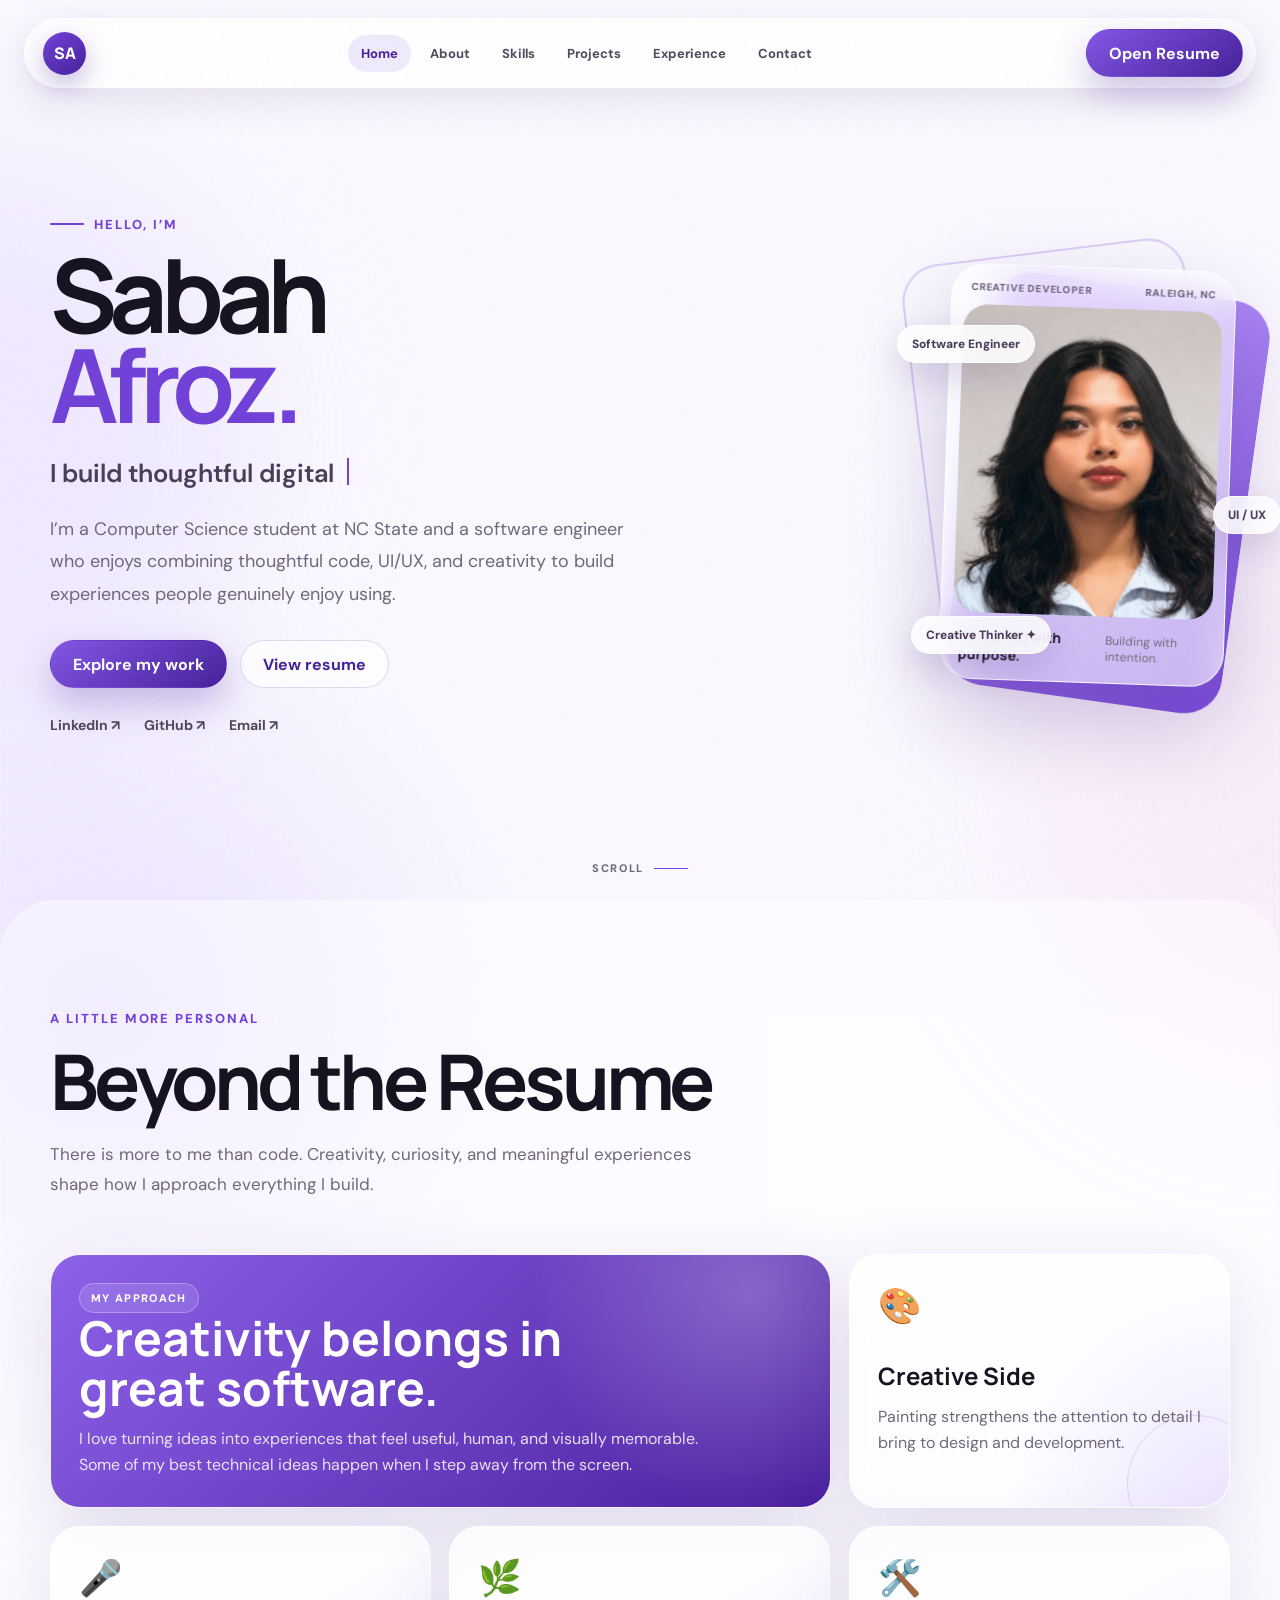
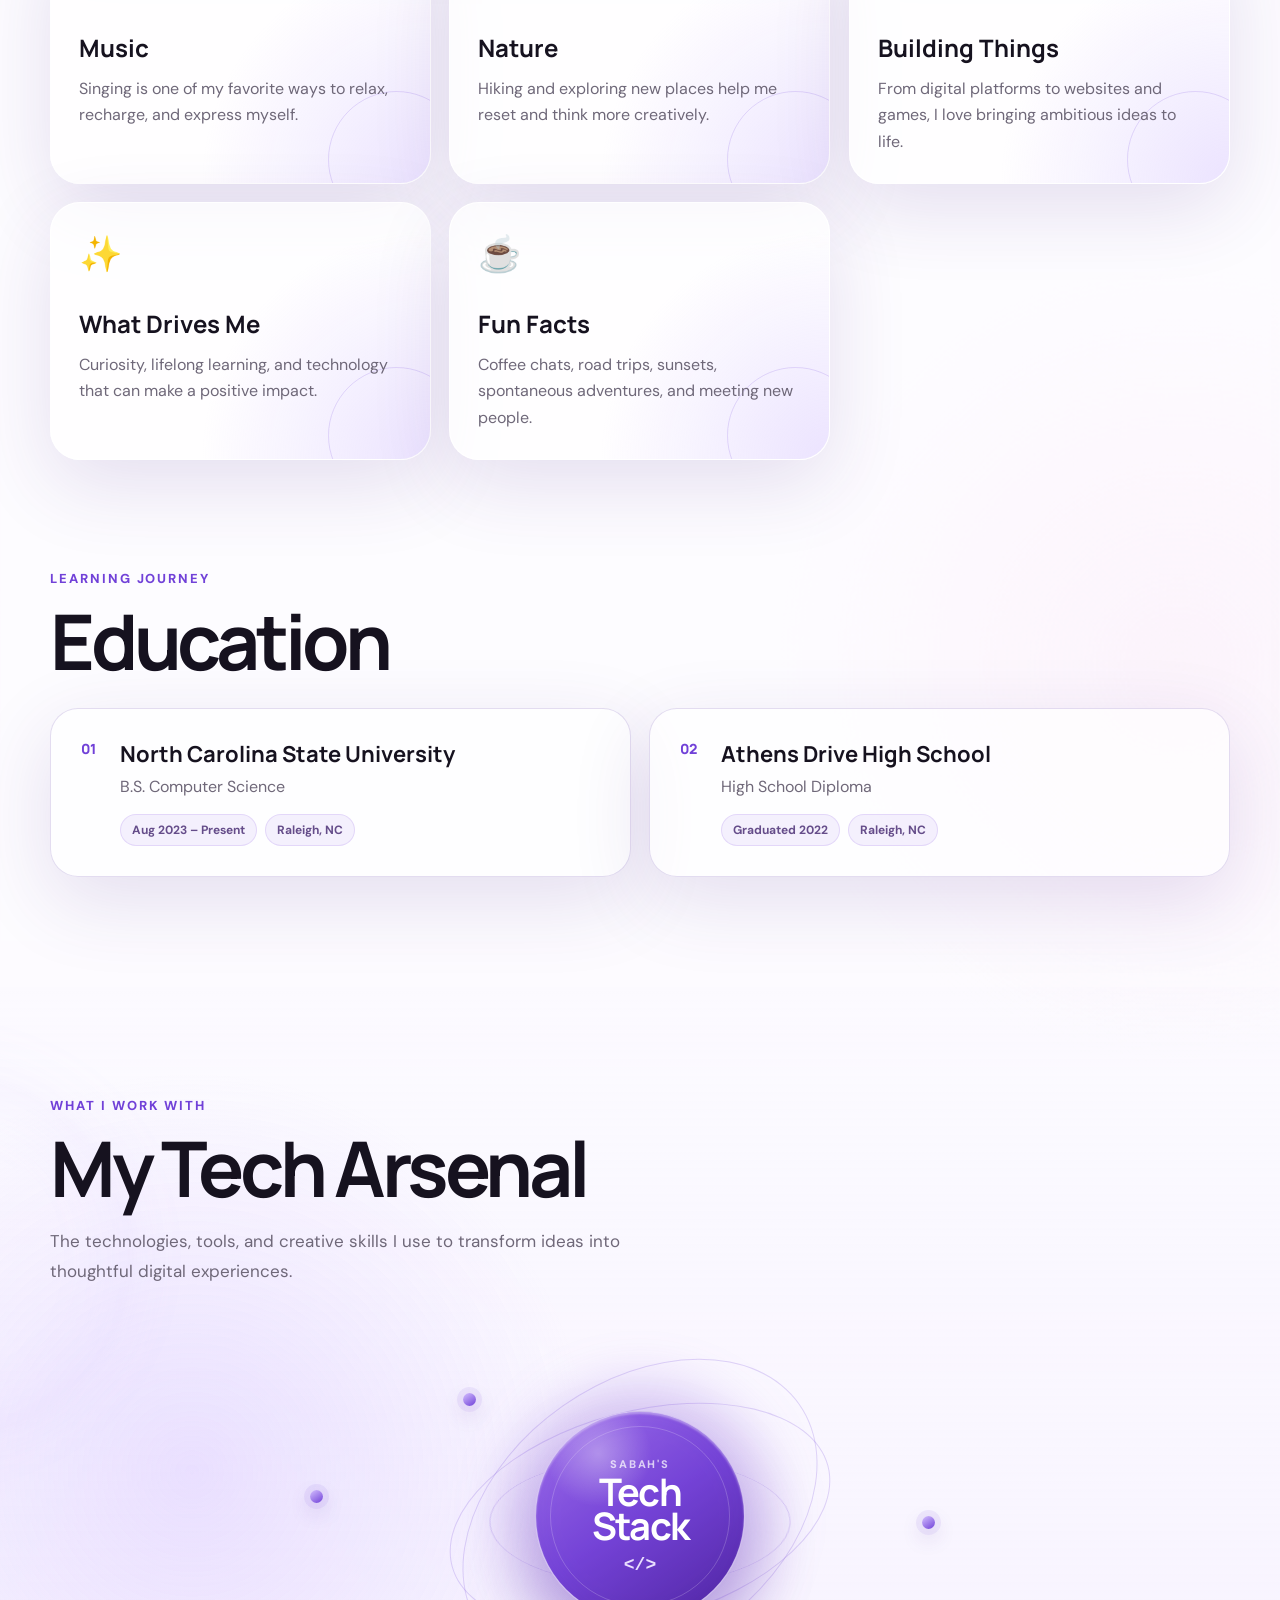
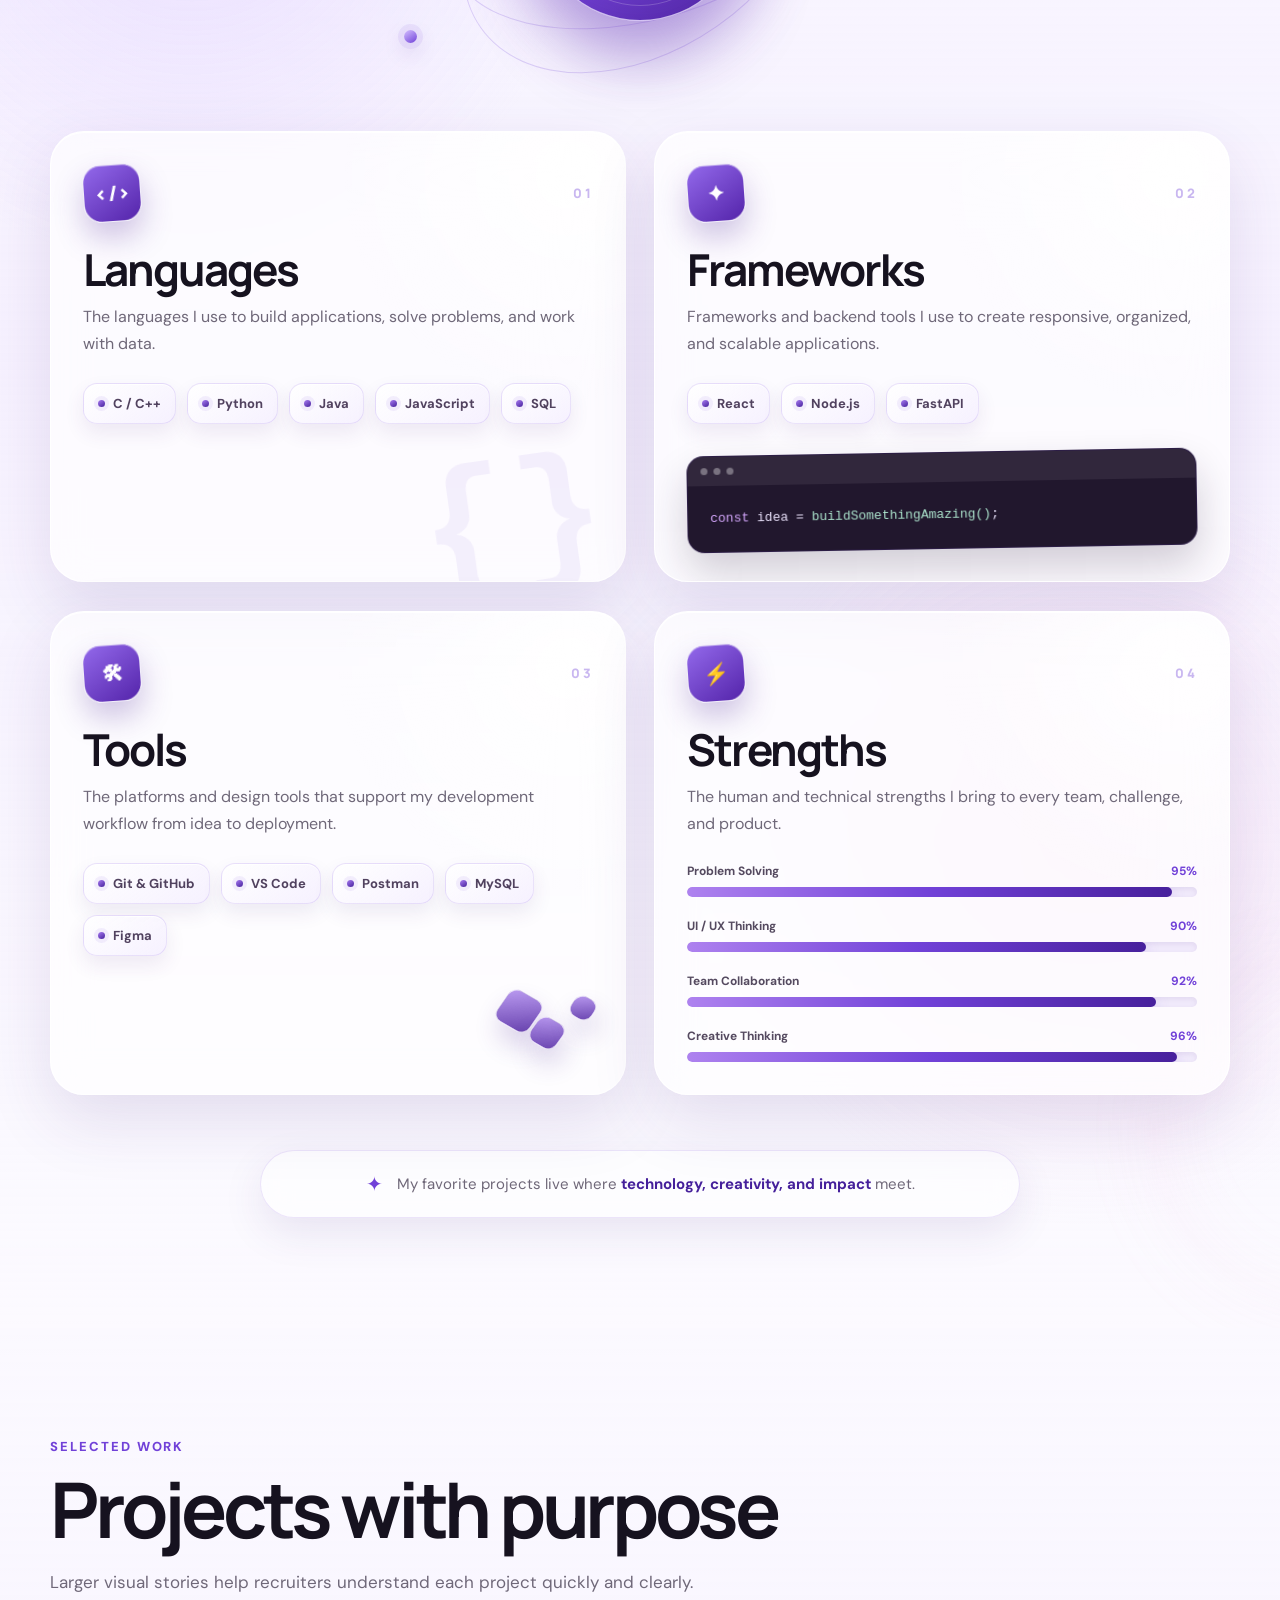
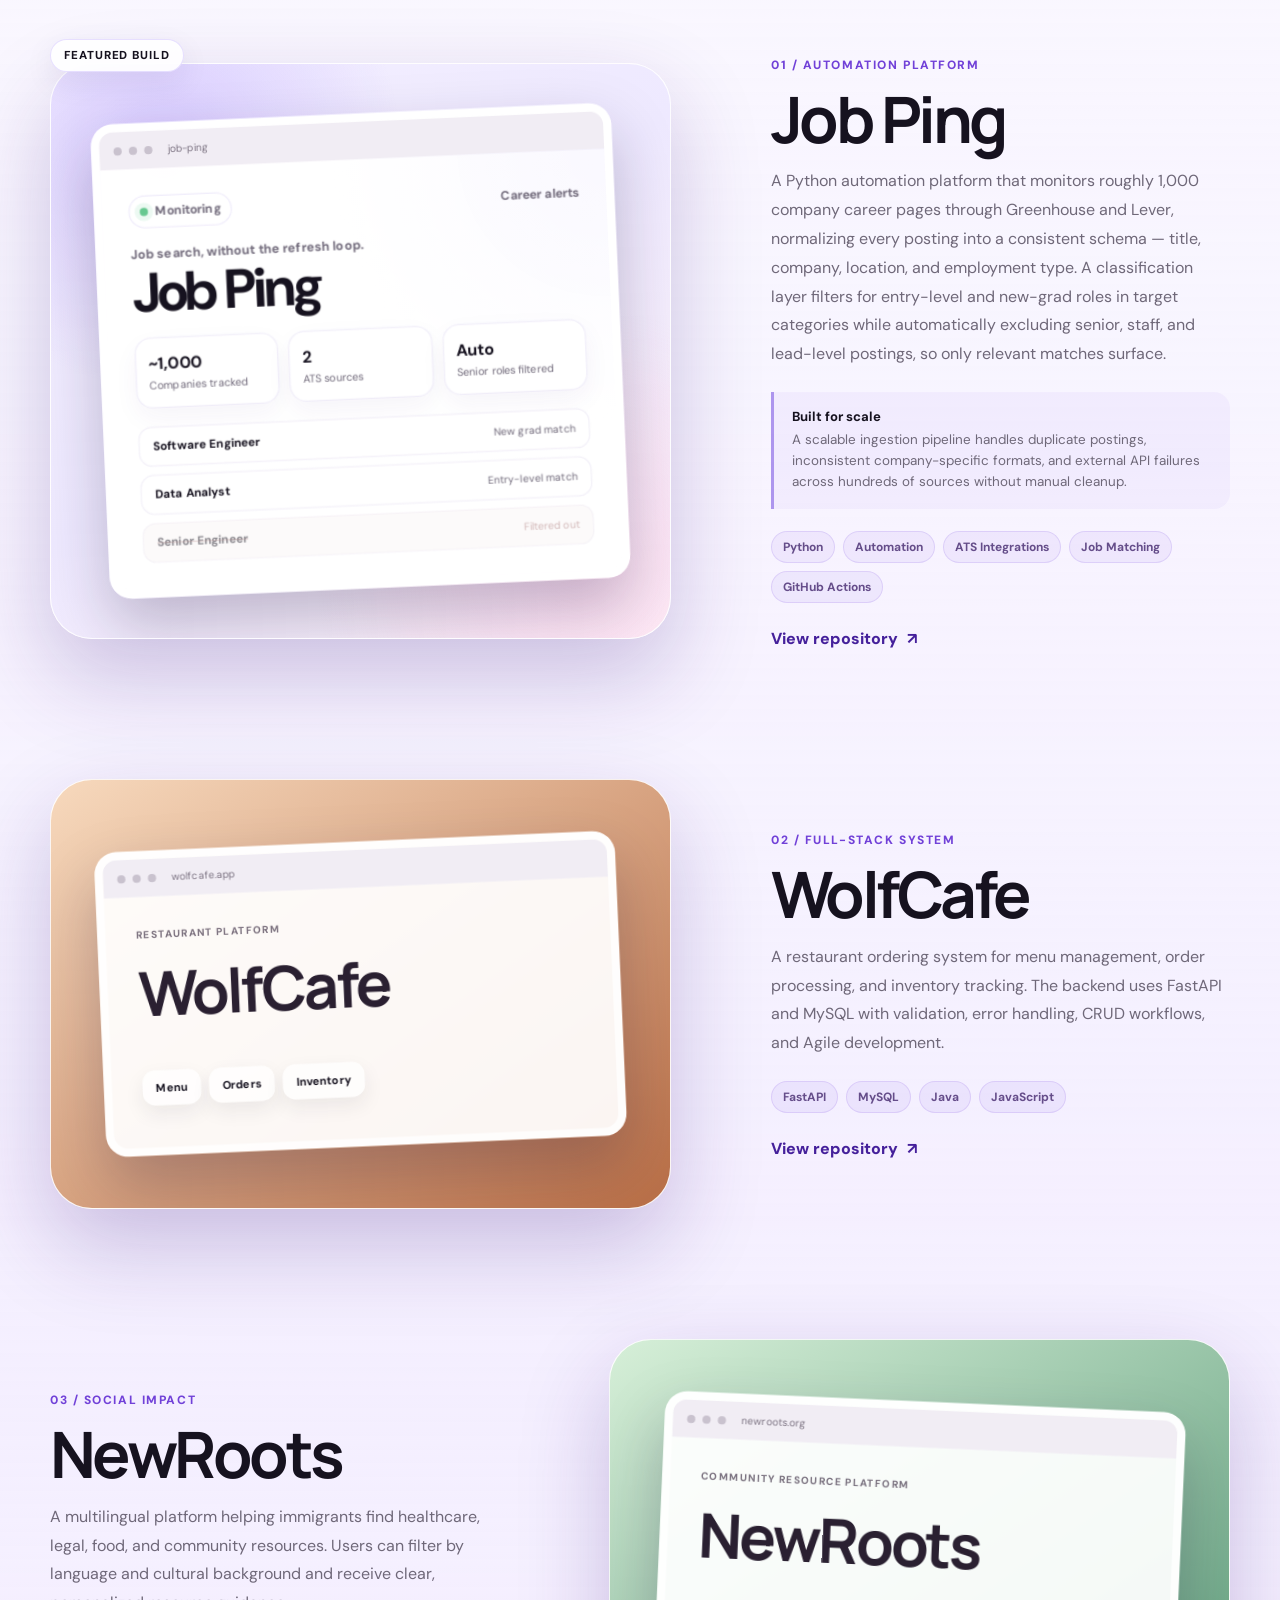
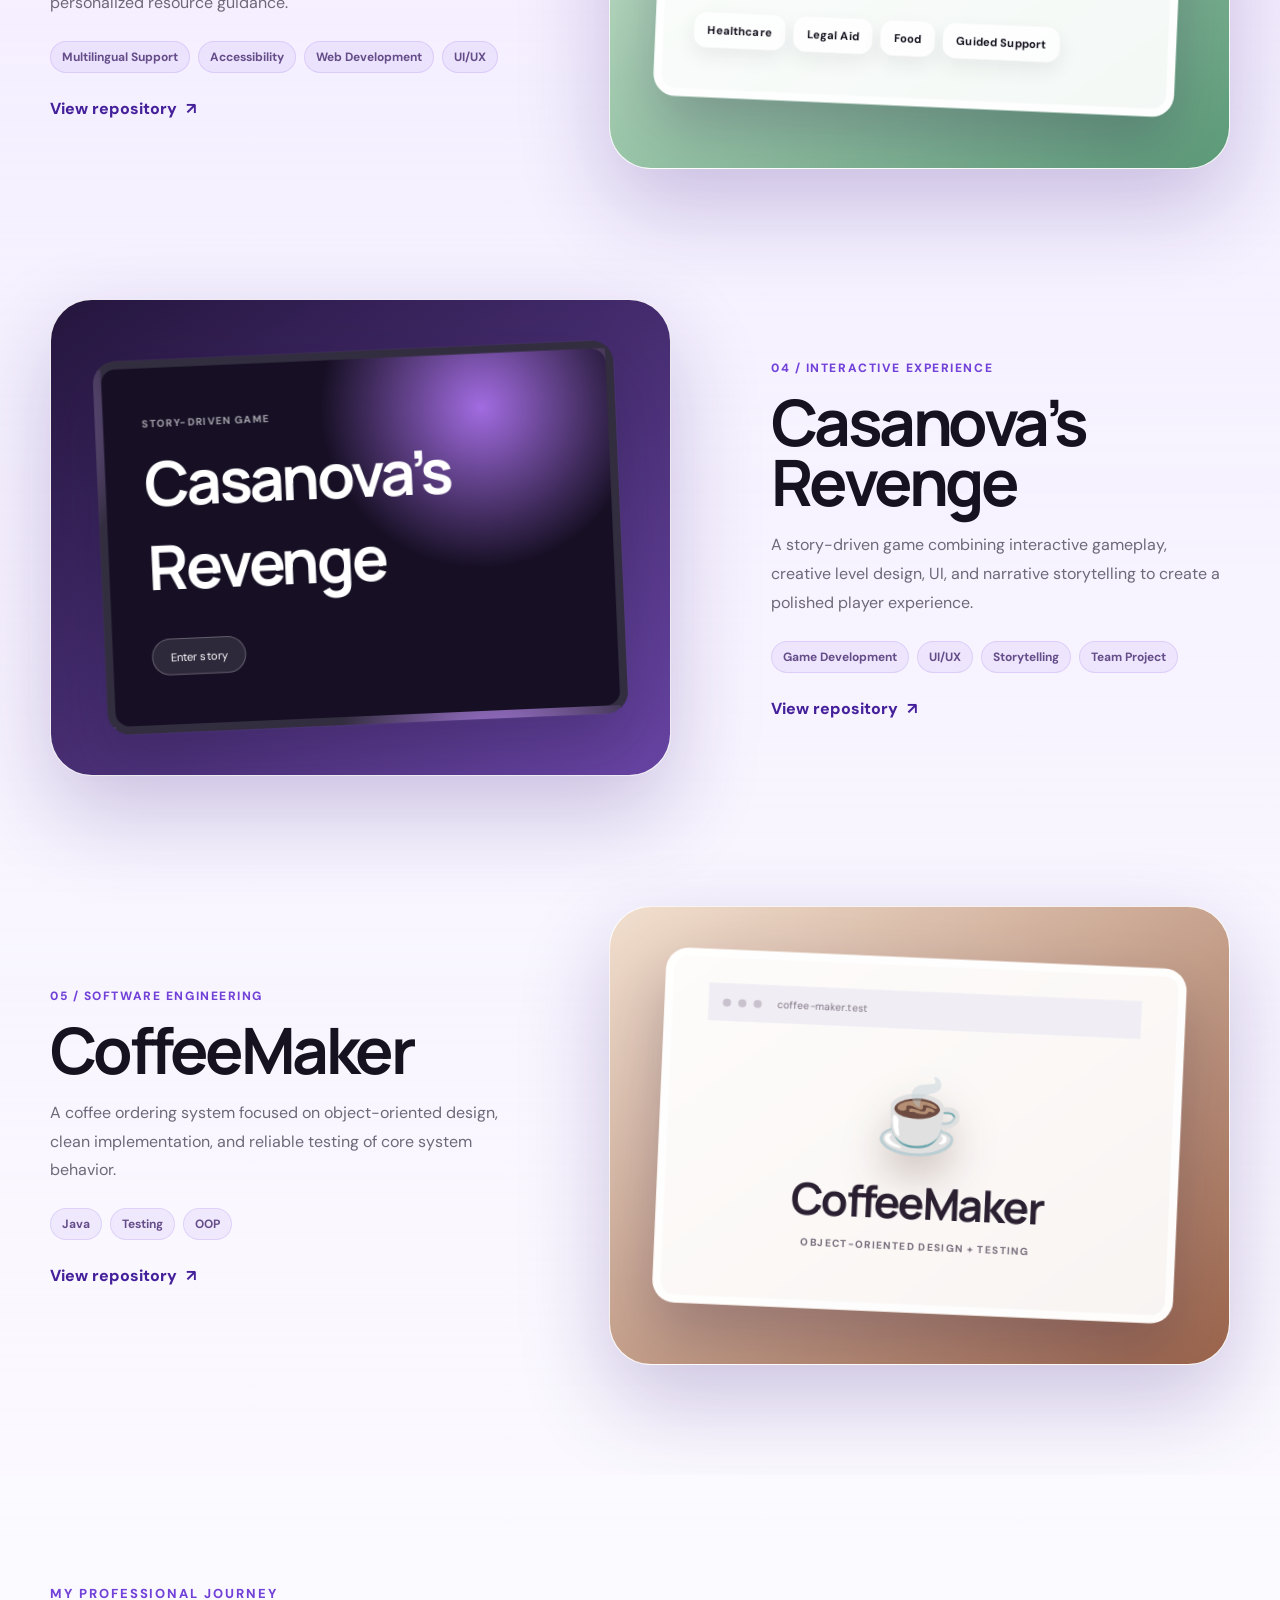
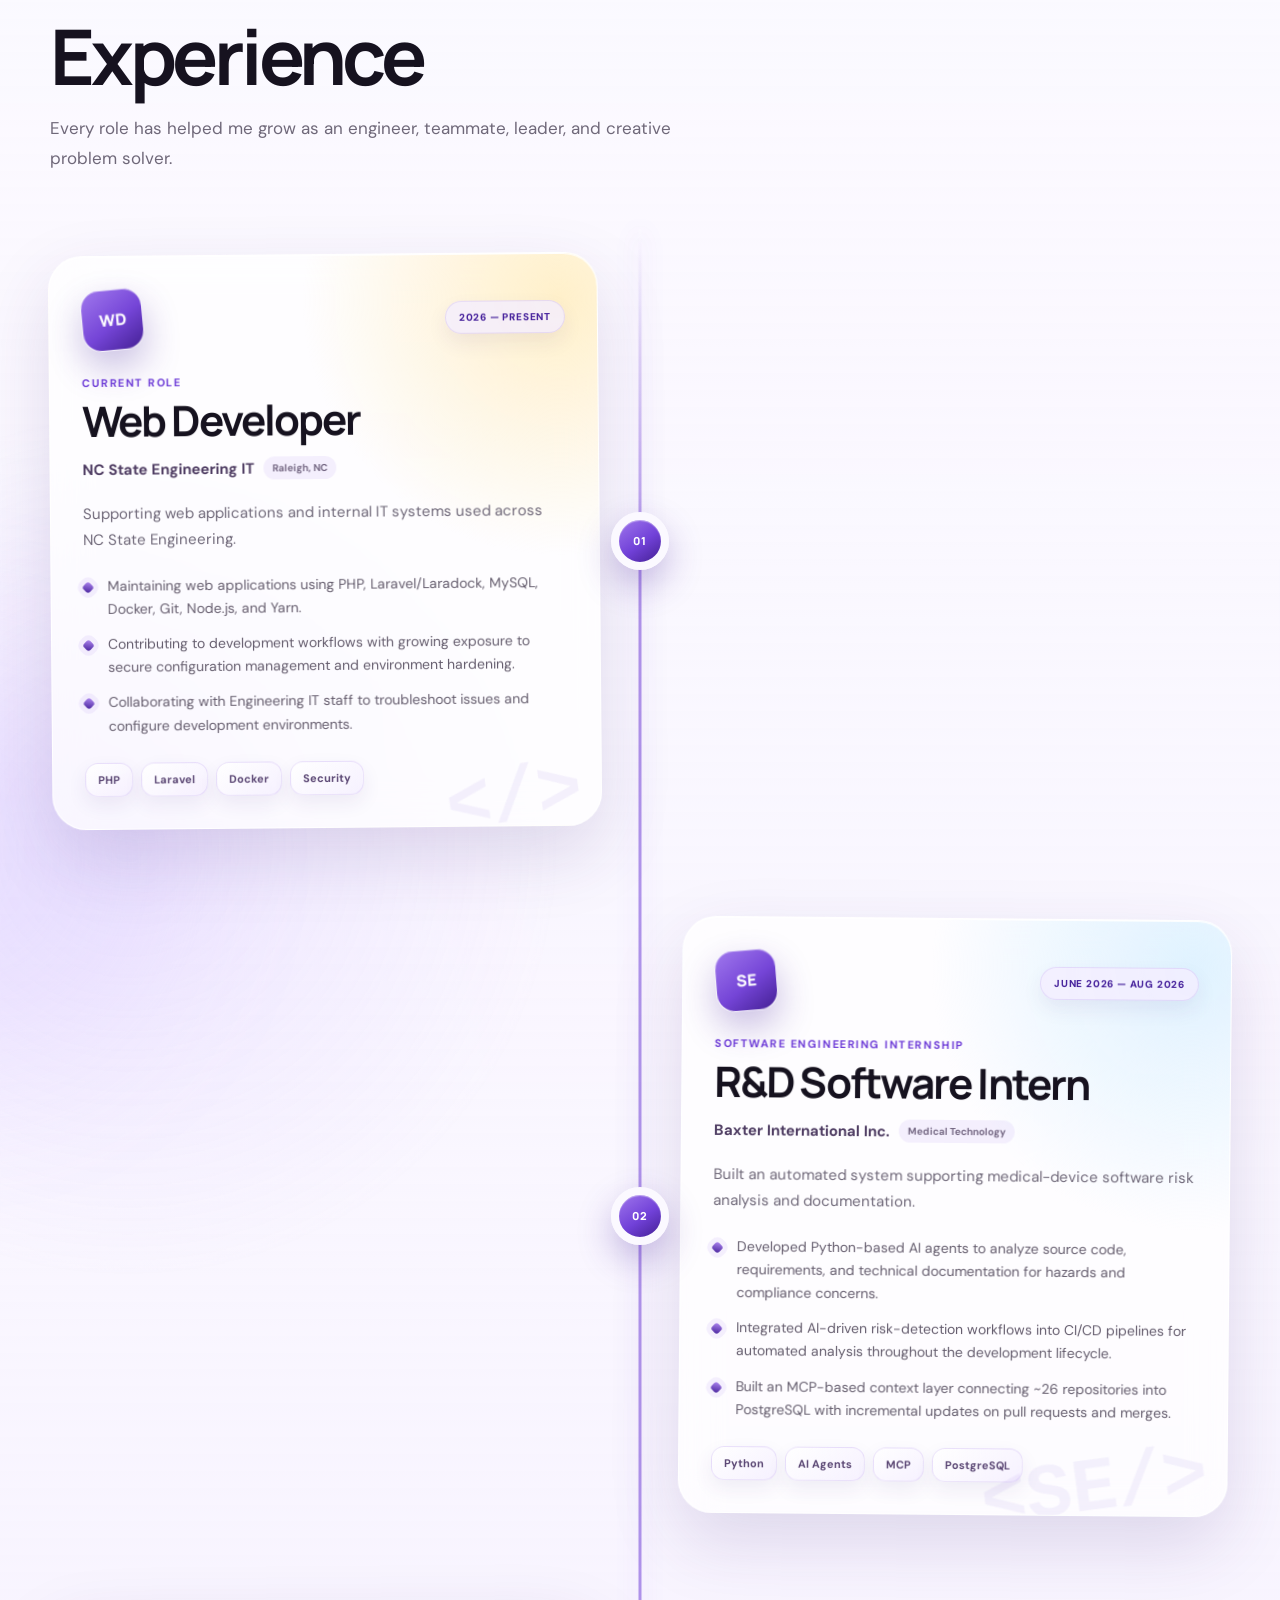
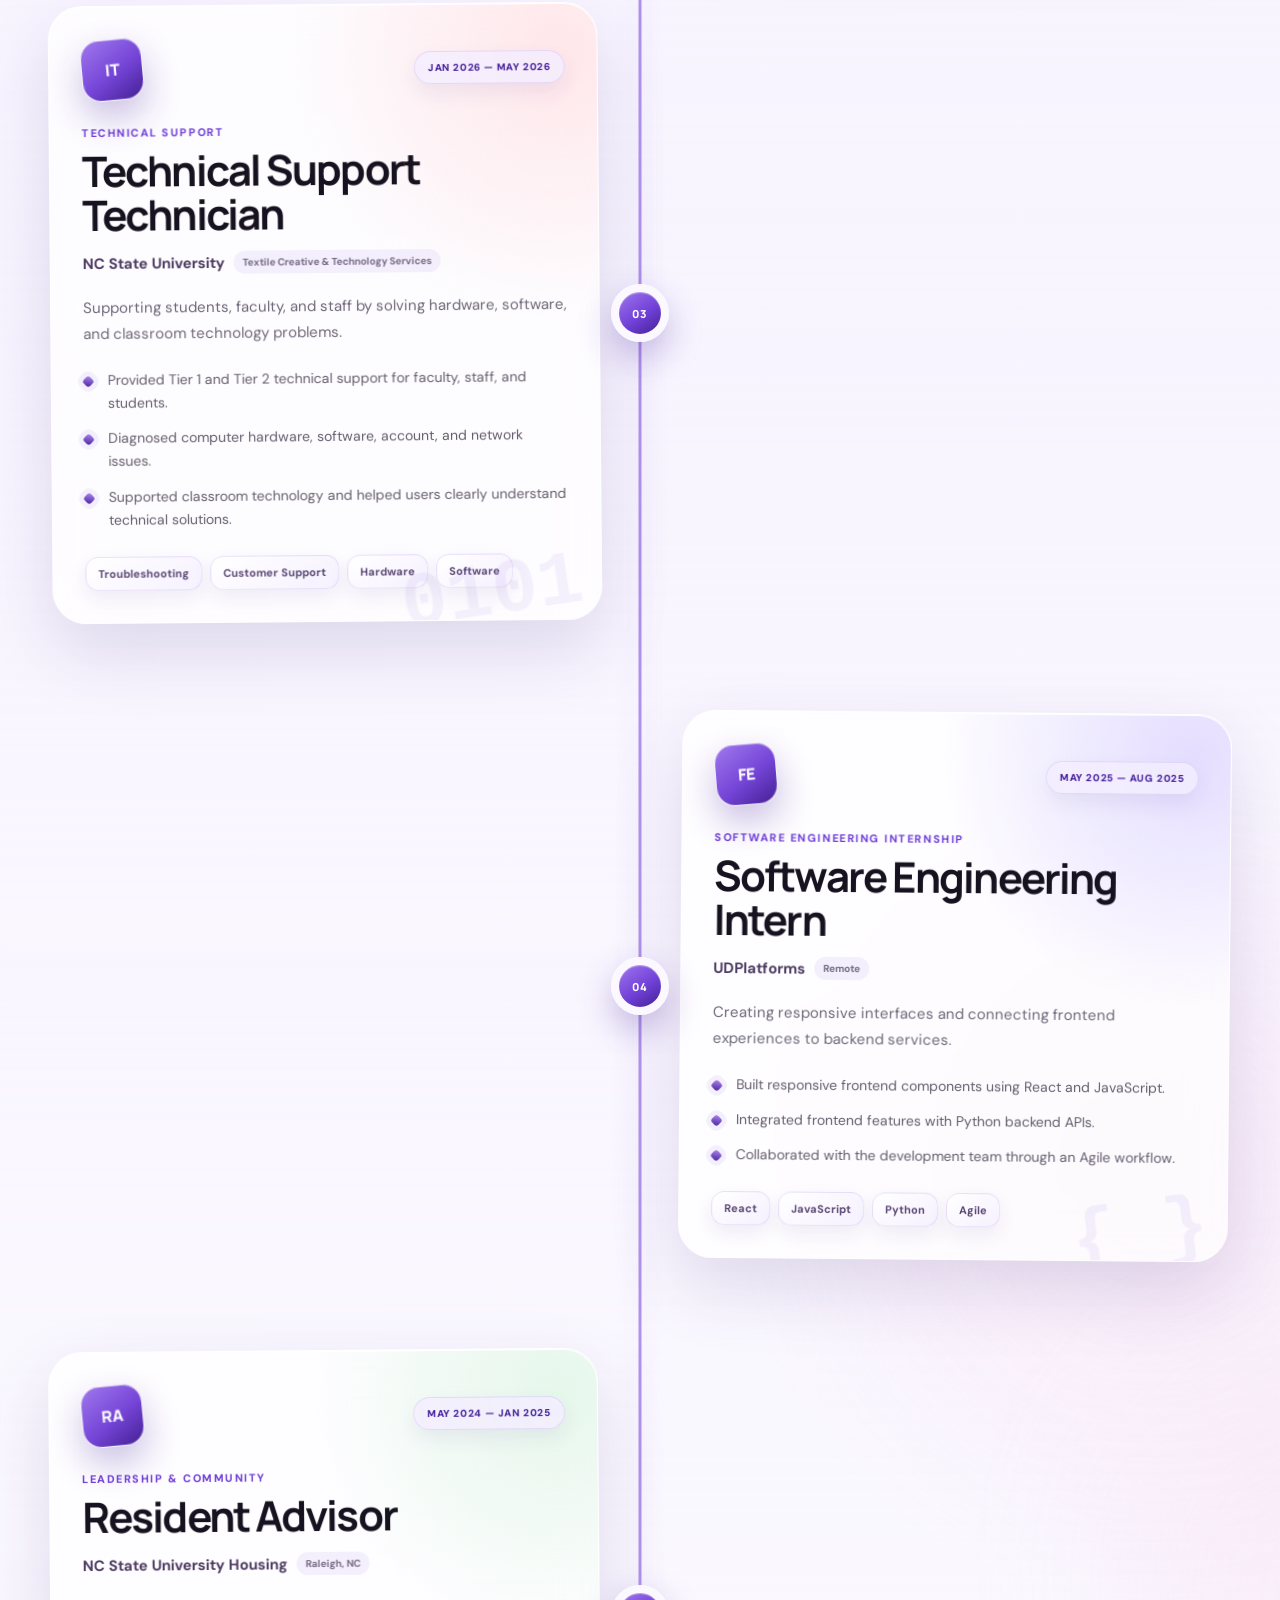
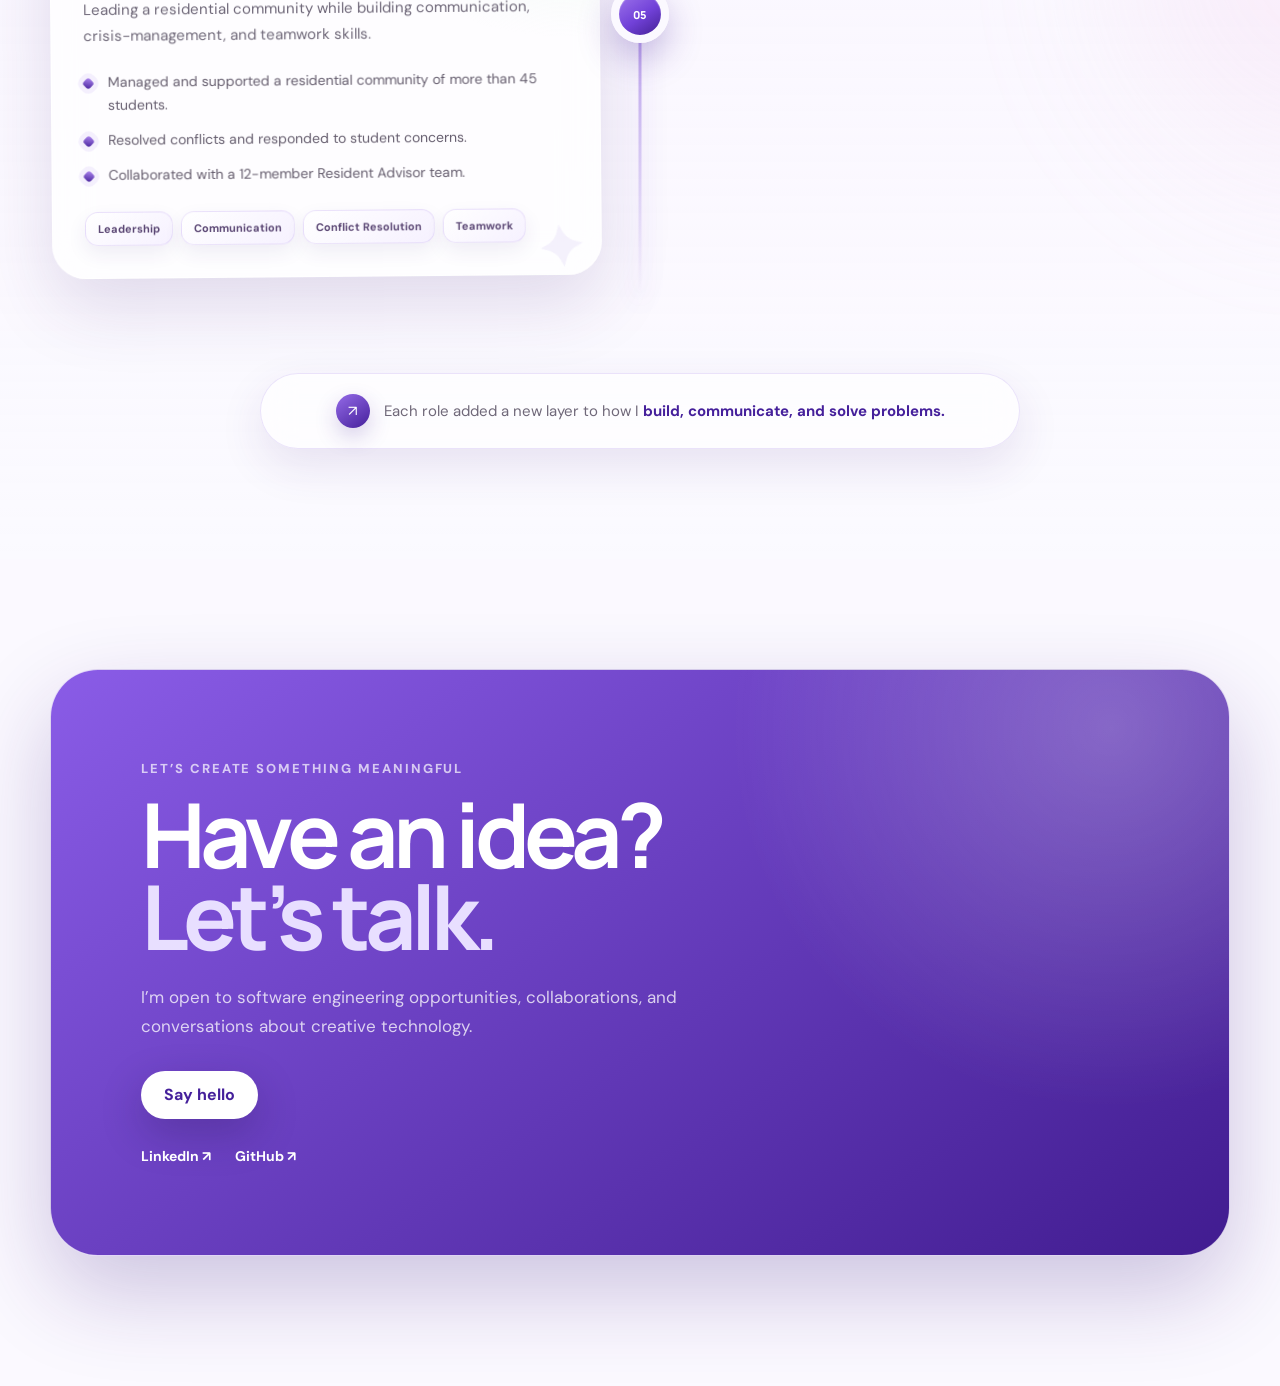
==== commit e25784dc: "Add files via upload" ====
--- a/index.html
+++ b/index.html
@@ -23,6 +23,13 @@
   <meta property="og:url" content="https://sabahafroz.com" />
   <meta property="og:type" content="website" />
   <meta property="og:image" content="https://sabahafroz.com/sabah.jpg" />
+
+  <link rel="icon" type="image/x-icon" href="./favicon.ico" />
+  <link rel="icon" type="image/png" sizes="16x16" href="./favicon-16.png" />
+  <link rel="icon" type="image/png" sizes="32x32" href="./favicon-32.png" />
+  <link rel="icon" type="image/png" sizes="192x192" href="./favicon-192.png" />
+  <link rel="icon" type="image/png" sizes="512x512" href="./favicon-512.png" />
+  <link rel="apple-touch-icon" sizes="180x180" href="./apple-touch-icon.png" />
 
   <link rel="canonical" href="https://sabahafroz.com" />
   <link rel="stylesheet" href="./style.css" />
@@ -150,7 +157,7 @@
             />
 
             <div class="portrait-caption">
-              <strong>Designing with empathy.</strong>
+              <strong>Designing with purpose.</strong>
               <span>Building with intention.</span>
             </div>
           </div>
@@ -556,7 +563,7 @@
 
       <p>
         My favorite projects live where
-        <strong>technology, creativity, and empathy</strong>
+        <strong>technology, creativity, and impact</strong>
         meet.
       </p>
     </div>
@@ -614,18 +621,18 @@
 
                   <div class="jobping-metrics">
                     <div>
-                      <strong>ATS</strong>
-                      <span>Career sources</span>
+                      <strong>~1,000</strong>
+                      <span>Companies tracked</span>
                     </div>
 
                     <div>
-                      <strong>24/7</strong>
-                      <span>Automated checks</span>
+                      <strong>2</strong>
+                      <span>ATS sources</span>
                     </div>
 
                     <div>
-                      <strong>New</strong>
-                      <span>Matched roles</span>
+                      <strong>Auto</strong>
+                      <span>Senior roles filtered</span>
                     </div>
                   </div>
 
@@ -636,13 +643,13 @@
                     </span>
 
                     <span>
-                      <b>Associate Developer</b>
+                      <b>Data Analyst</b>
                       <small>Entry-level match</small>
                     </span>
 
-                    <span>
-                      <b>Product Engineer</b>
-                      <small>New role detected</small>
+                    <span class="is-filtered">
+                      <b>Senior Engineer</b>
+                      <small>Filtered out</small>
                     </span>
                   </div>
                 </div>
@@ -657,19 +664,21 @@
               <h3>Job Ping</h3>
 
               <p>
-                A job-monitoring platform built to continuously check company
-                career sites and applicant-tracking systems for newly posted
-                roles. It filters openings against targeted job criteria,
-                remembers previously seen listings to avoid duplicate alerts,
-                and surfaces relevant new opportunities without requiring
-                constant manual searching.
+                A Python automation platform that monitors roughly 1,000
+                company career pages through Greenhouse and Lever, normalizing
+                every posting into a consistent schema — title, company,
+                location, and employment type. A classification layer filters
+                for entry-level and new-grad roles in target categories while
+                automatically excluding senior, staff, and lead-level
+                postings, so only relevant matches surface.
               </p>
 
               <div class="project-highlight">
                 <strong>Built for scale</strong>
                 <span>
-                  Designed around a growing company-monitoring pipeline with
-                  reusable connectors for different career-site providers.
+                  A scalable ingestion pipeline handles duplicate postings,
+                  inconsistent company-specific formats, and external API
+                  failures across hundreds of sources without manual cleanup.
                 </span>
               </div>
 
@@ -969,12 +978,78 @@
     <div class="career-timeline">
       <div class="timeline-line" aria-hidden="true"></div>
 
-      <!-- BAXTER -->
+      <!-- WEB DEVELOPER -->
       <article class="career-item career-item-left reveal-card">
         <div class="timeline-marker">
           <span>01</span>
         </div>
 
+        <div class="experience-3d-card experience-webdev" data-tilt>
+          <div class="experience-card-shine"></div>
+
+          <div class="experience-card-header">
+            <div class="company-icon">
+              <span>WD</span>
+            </div>
+
+            <div class="experience-date-badge">
+              2026 — Present
+            </div>
+          </div>
+
+          <div class="experience-card-content">
+            <p class="experience-type">Current Role</p>
+
+            <h3>Web Developer</h3>
+
+            <div class="company-row">
+              <strong>NC State Engineering IT</strong>
+              <span>Raleigh, NC</span>
+            </div>
+
+            <p class="experience-summary">
+              Supporting web applications and internal IT systems used
+              across NC State Engineering.
+            </p>
+
+            <ul class="experience-points">
+              <li>
+                Maintaining web applications using PHP, Laravel/Laradock,
+                MySQL, Docker, Git, Node.js, and Yarn.
+              </li>
+
+              <li>
+                Contributing to development workflows with growing
+                exposure to secure configuration management and
+                environment hardening.
+              </li>
+
+              <li>
+                Collaborating with Engineering IT staff to troubleshoot
+                issues and configure development environments.
+              </li>
+            </ul>
+
+            <div class="experience-tags">
+              <span>PHP</span>
+              <span>Laravel</span>
+              <span>Docker</span>
+              <span>Security</span>
+            </div>
+          </div>
+
+          <div class="experience-corner-code" aria-hidden="true">
+            &lt;/&gt;
+          </div>
+        </div>
+      </article>
+
+      <!-- BAXTER -->
+      <article class="career-item career-item-right reveal-card">
+        <div class="timeline-marker">
+          <span>02</span>
+        </div>
+
         <div class="experience-3d-card experience-baxter" data-tilt>
           <div class="experience-card-shine"></div>
 
@@ -984,14 +1059,14 @@
             </div>
 
             <div class="experience-date-badge">
-              May 2026 — Aug 2026
+              June 2026 — Aug 2026
             </div>
           </div>
 
           <div class="experience-card-content">
             <p class="experience-type">Software Engineering Internship</p>
 
-            <h3>Software Engineering Intern</h3>
+            <h3>R&amp;D Software Intern</h3>
 
             <div class="company-row">
               <strong>Baxter International Inc.</strong>
@@ -999,32 +1074,35 @@
             </div>
 
             <p class="experience-summary">
-              Building an automated system that supports medical-device
+              Built an automated system supporting medical-device
               software risk analysis and documentation.
             </p>
 
             <ul class="experience-points">
               <li>
-                Developing software for risk analysis aligned
-                with ISO 14971 and IEC 62304.
-              </li>
-
-              <li>
-                Designing automated workflows that analyze source code,
-                requirements, and technical documents.
-              </li>
-
-              <li>
-                Building automated SHA and DFMEA workflows with
-                Git-integrated risk updates.
+                Developed Python-based AI agents to analyze source code,
+                requirements, and technical documentation for hazards
+                and compliance concerns.
+              </li>
+
+              <li>
+                Integrated AI-driven risk-detection workflows into CI/CD
+                pipelines for automated analysis throughout the
+                development lifecycle.
+              </li>
+
+              <li>
+                Built an MCP-based context layer connecting ~26
+                repositories into PostgreSQL with incremental updates
+                on pull requests and merges.
               </li>
             </ul>
 
             <div class="experience-tags">
-              <span>Automation</span>
-              <span>Risk Analysis</span>
               <span>Python</span>
-              <span>Git</span>
+              <span>AI Agents</span>
+              <span>MCP</span>
+              <span>PostgreSQL</span>
             </div>
           </div>
 
@@ -1035,9 +1113,9 @@
       </article>
 
       <!-- NC STATE TECH SUPPORT -->
-      <article class="career-item career-item-right reveal-card">
+      <article class="career-item career-item-left reveal-card">
         <div class="timeline-marker">
-          <span>02</span>
+          <span>03</span>
         </div>
 
         <div class="experience-3d-card experience-ncsu" data-tilt>
@@ -1100,9 +1178,9 @@
       </article>
 
       <!-- UDPLATFORMS -->
-      <article class="career-item career-item-left reveal-card">
+      <article class="career-item career-item-right reveal-card">
         <div class="timeline-marker">
-          <span>03</span>
+          <span>04</span>
         </div>
 
         <div class="experience-3d-card experience-udp" data-tilt>
@@ -1164,9 +1242,9 @@
       </article>
 
       <!-- RESIDENT ADVISOR -->
-      <article class="career-item career-item-right reveal-card">
+      <article class="career-item career-item-left reveal-card">
         <div class="timeline-marker">
-          <span>04</span>
+          <span>05</span>
         </div>
 
         <div class="experience-3d-card experience-ra" data-tilt>
--- a/style.css
+++ b/style.css
@@ -2502,6 +2502,16 @@
 
 /* SLIGHTLY DIFFERENT CARD PERSONALITIES */
 
+.experience-webdev {
+  background:
+    radial-gradient(
+      circle at 93% 8%,
+      rgba(255, 236, 189, 0.8),
+      transparent 35%
+    ),
+    rgba(255, 255, 255, 0.72);
+}
+
 .experience-baxter {
   background:
     radial-gradient(
@@ -3244,6 +3254,20 @@
   color: var(--muted);
 }
 
+.jobping-feed > span.is-filtered {
+  opacity: 0.5;
+  background: rgba(120, 40, 40, 0.05);
+}
+
+.jobping-feed > span.is-filtered b {
+  text-decoration: line-through;
+  text-decoration-color: rgba(120, 40, 40, 0.4);
+}
+
+.jobping-feed > span.is-filtered small {
+  color: rgba(120, 40, 40, 0.65);
+}
+
 .project-highlight {
   display: grid;
   gap: 5px;
